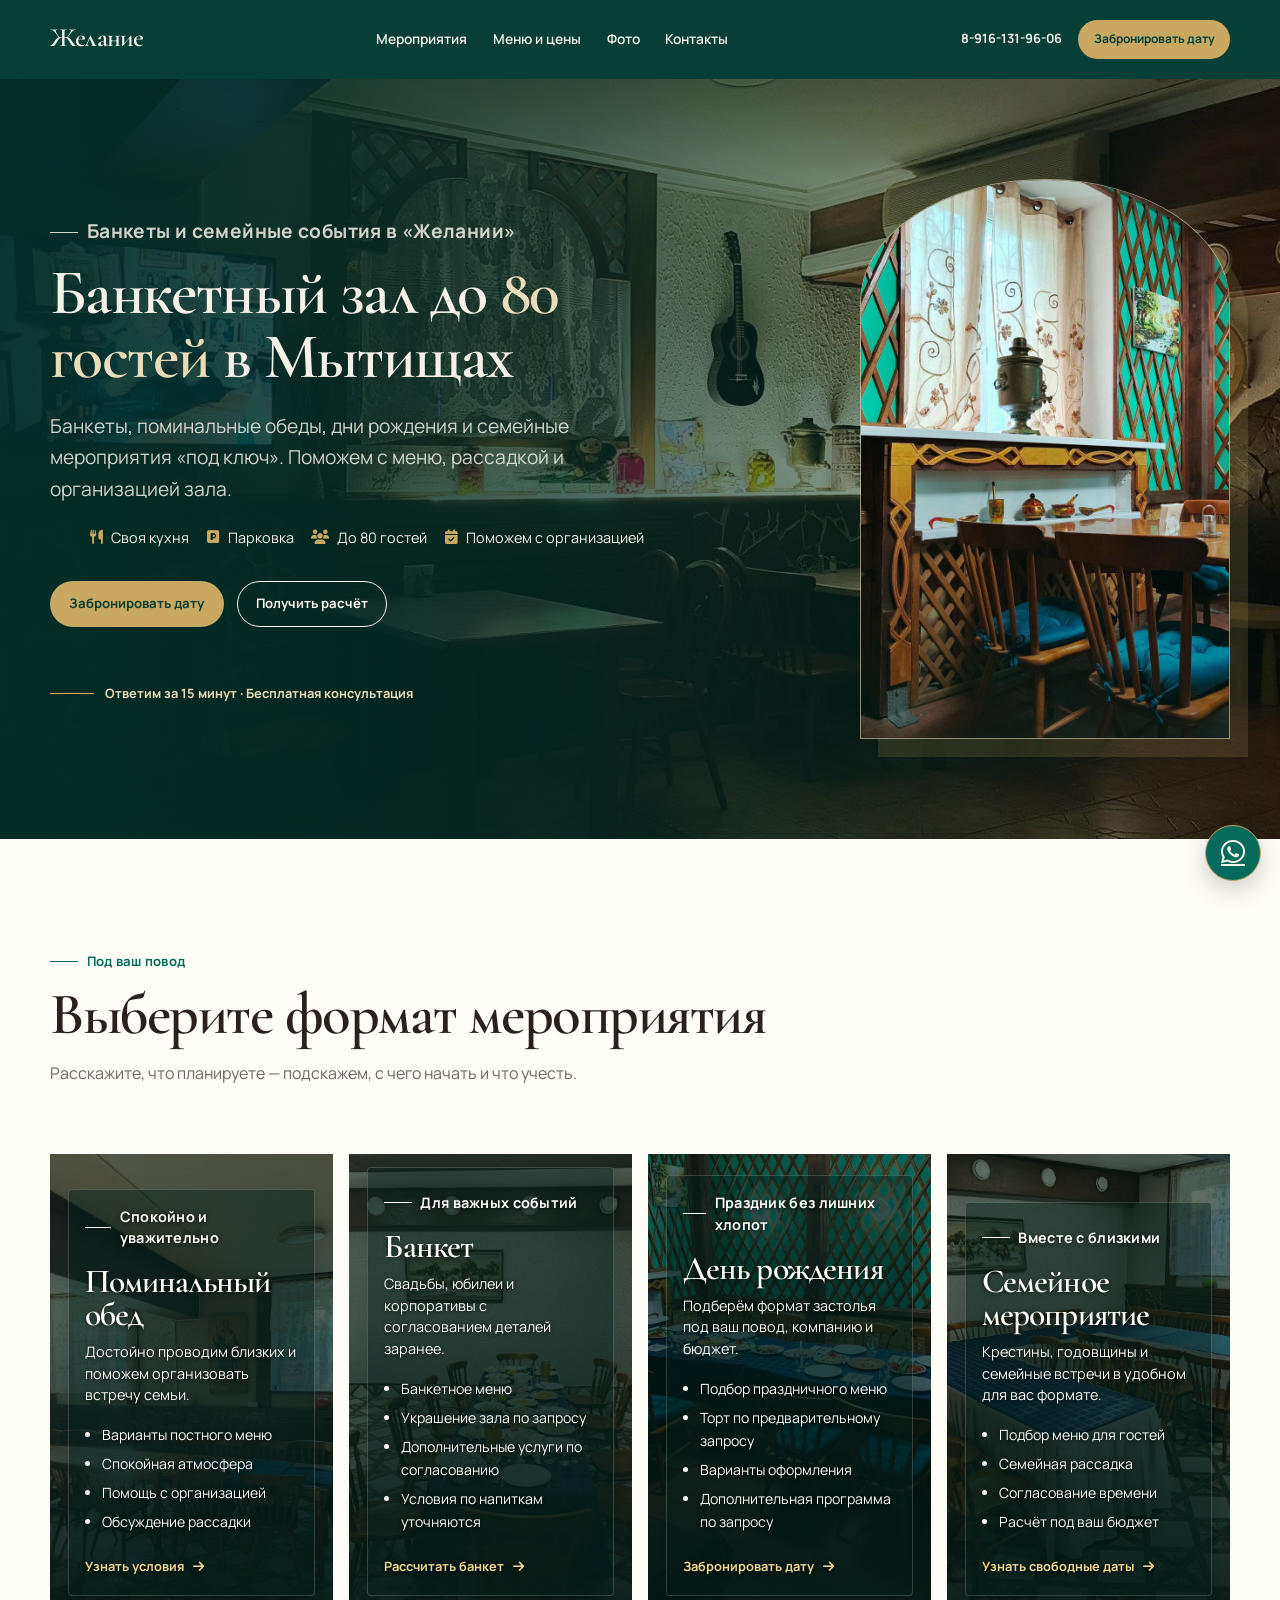
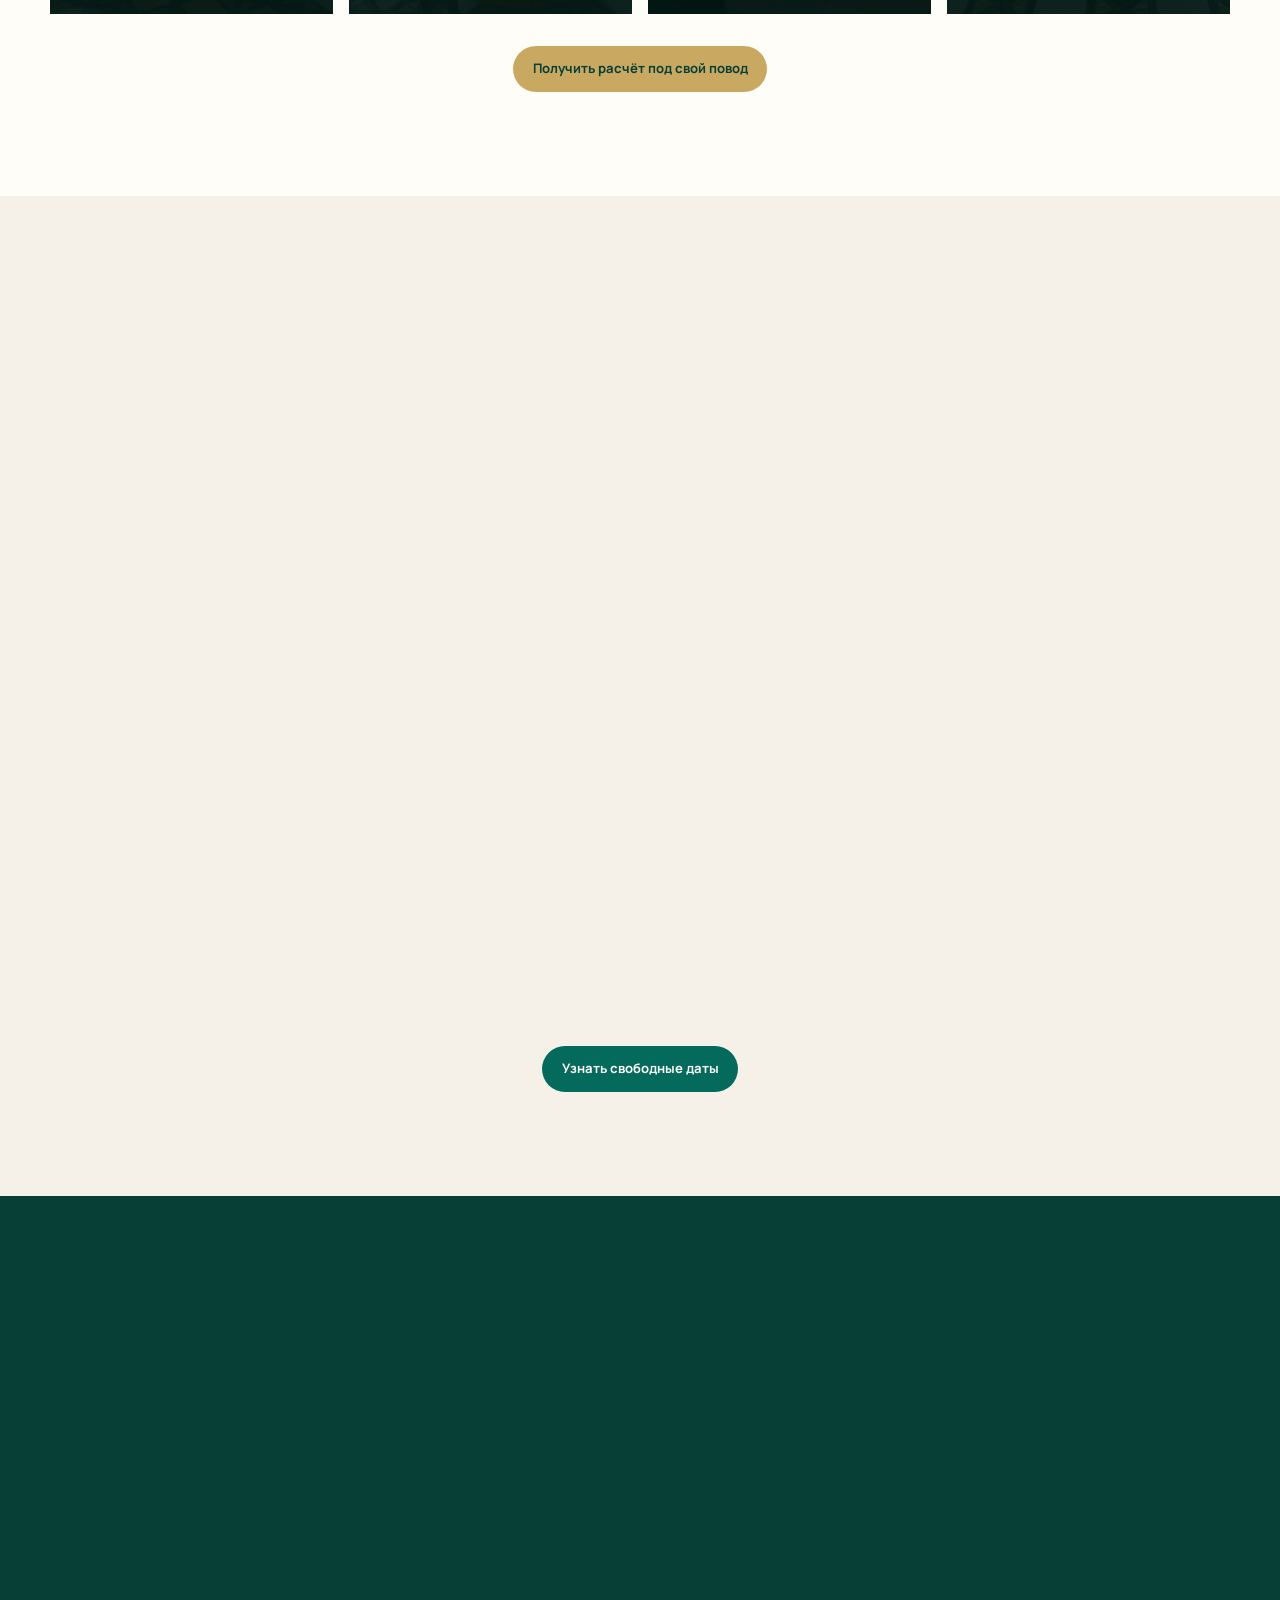
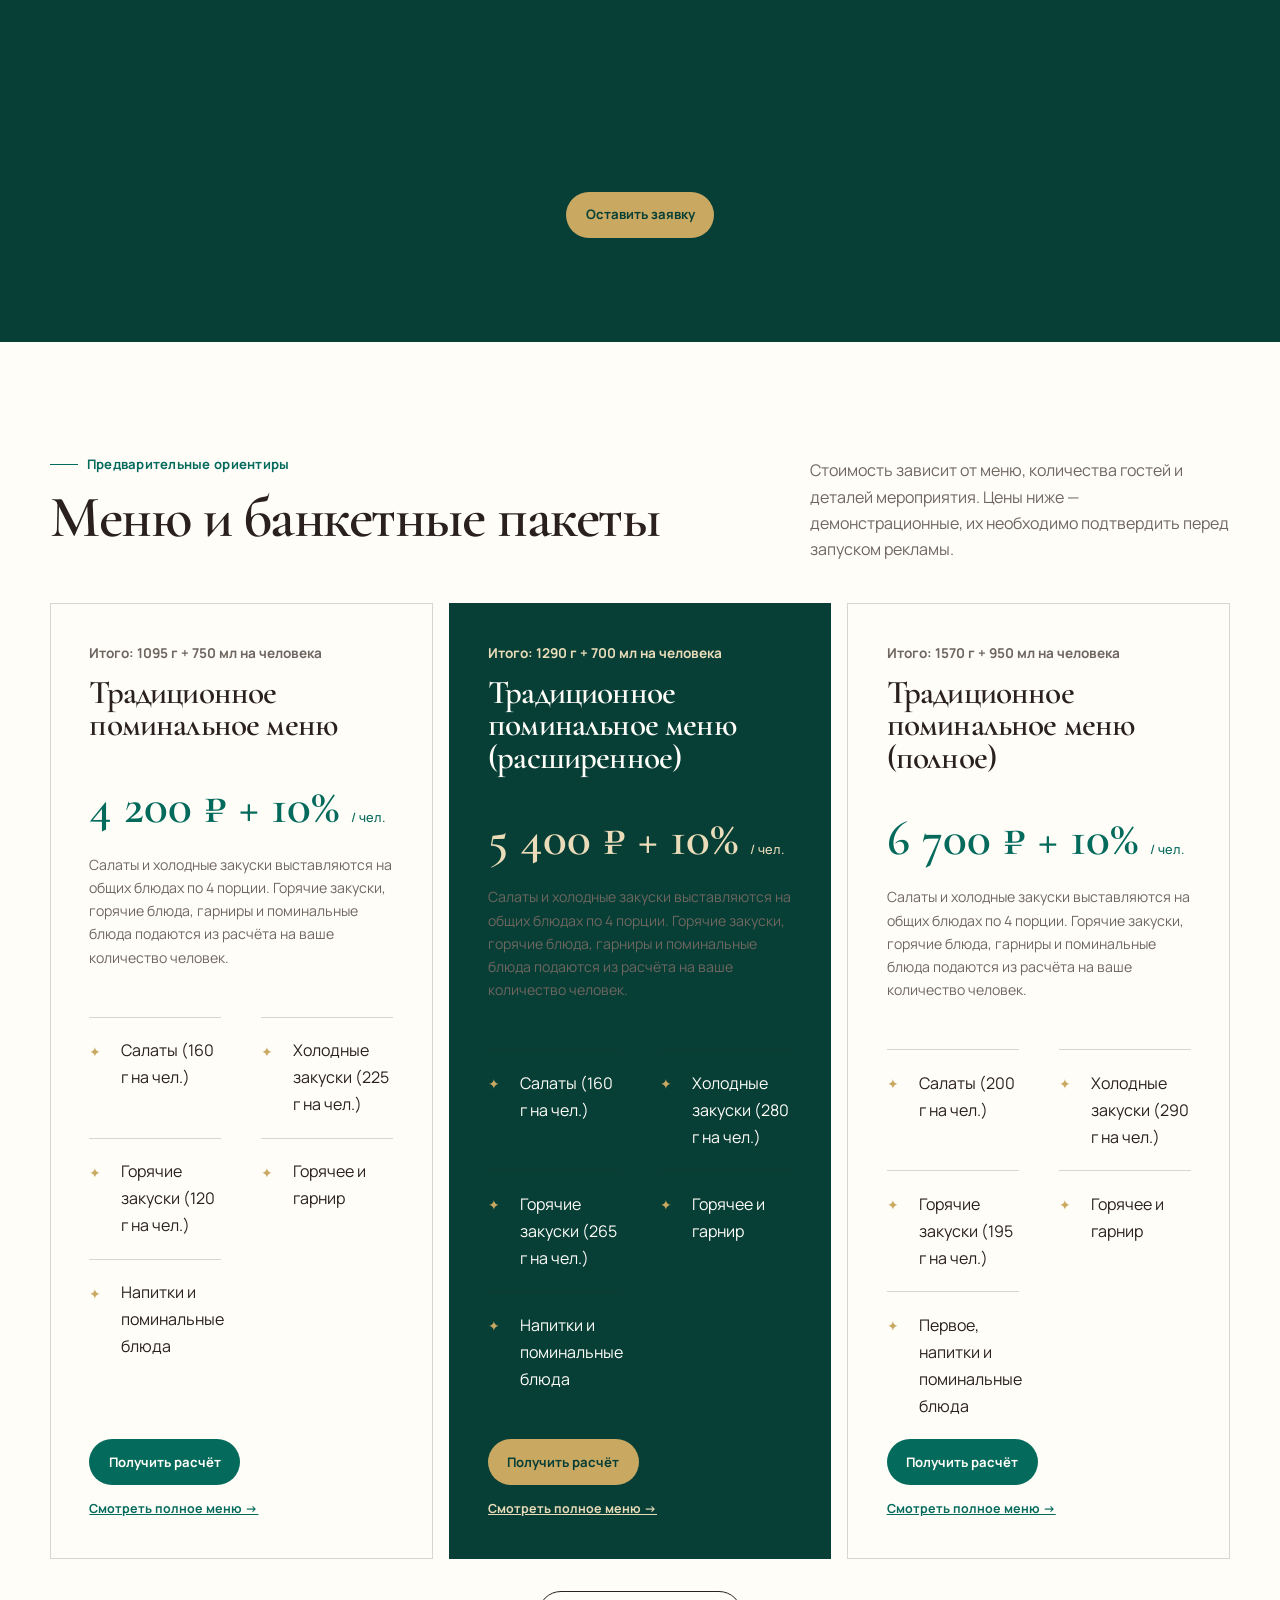
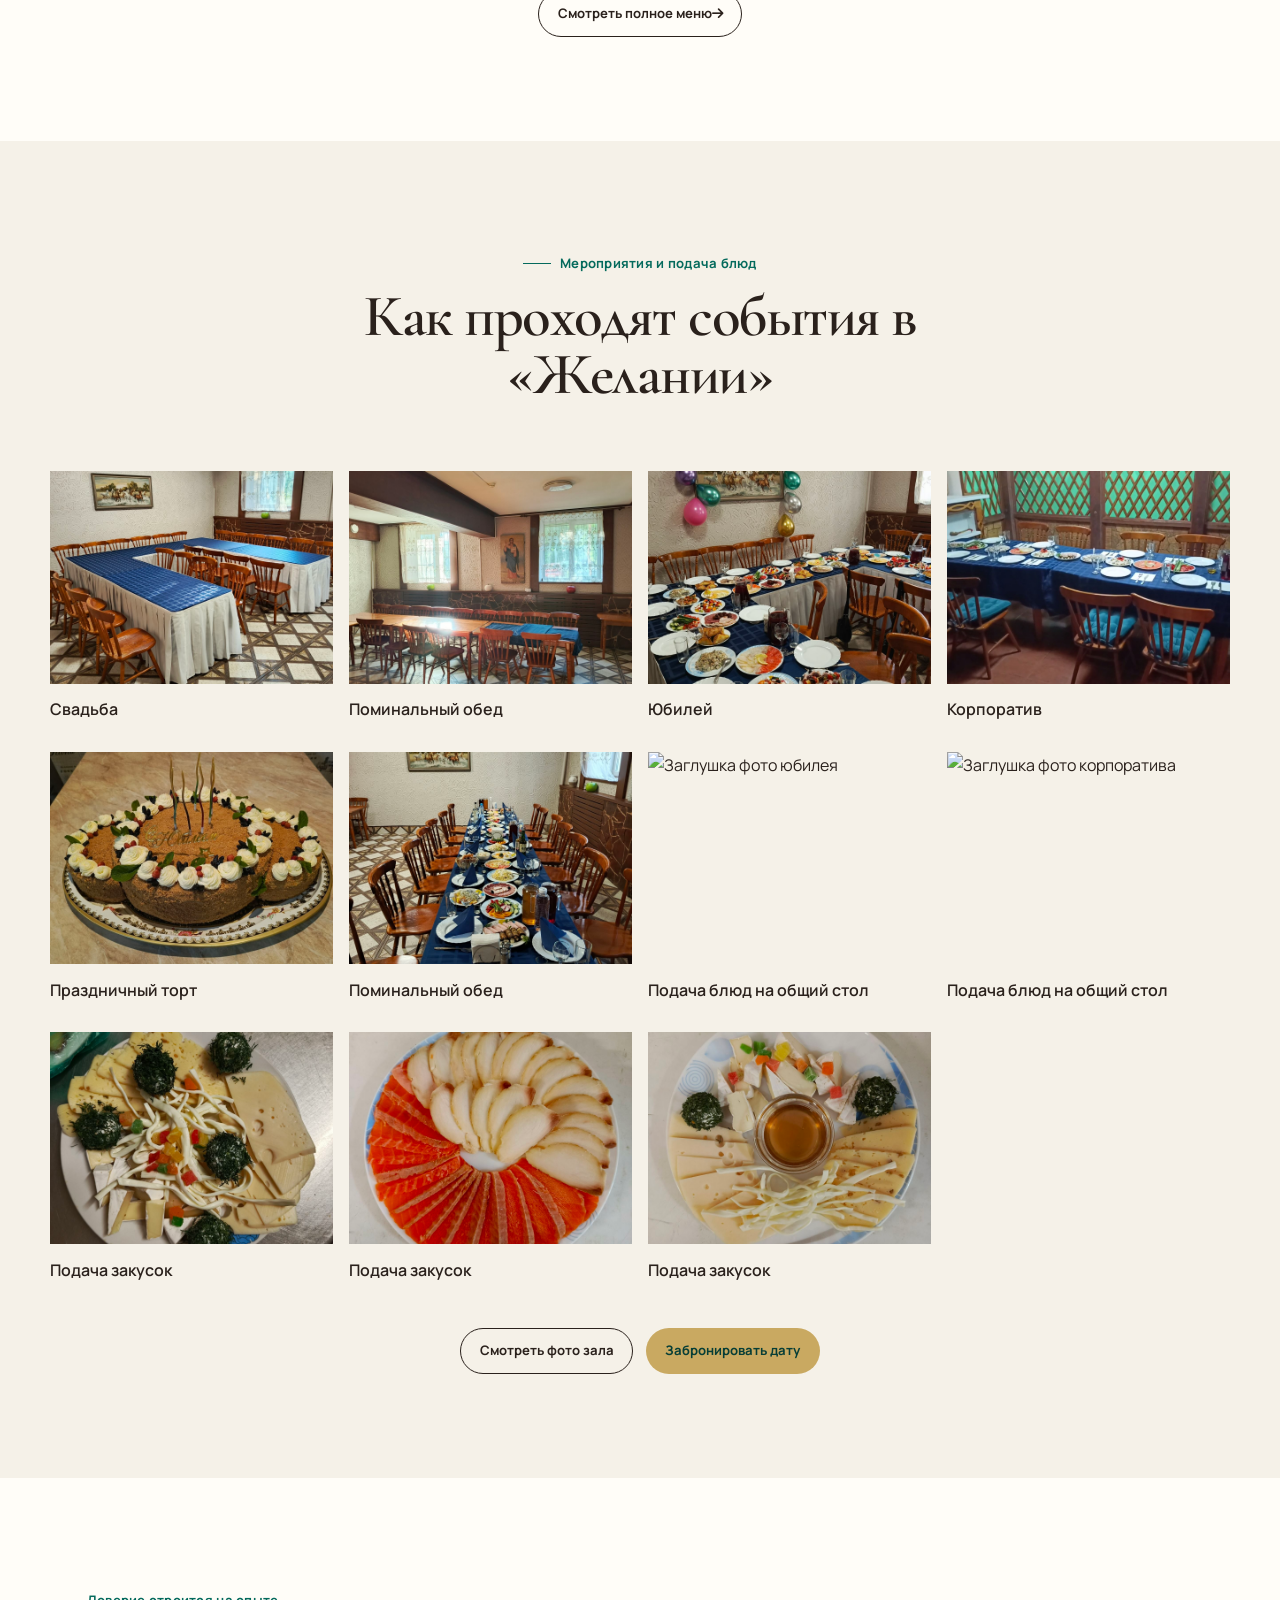
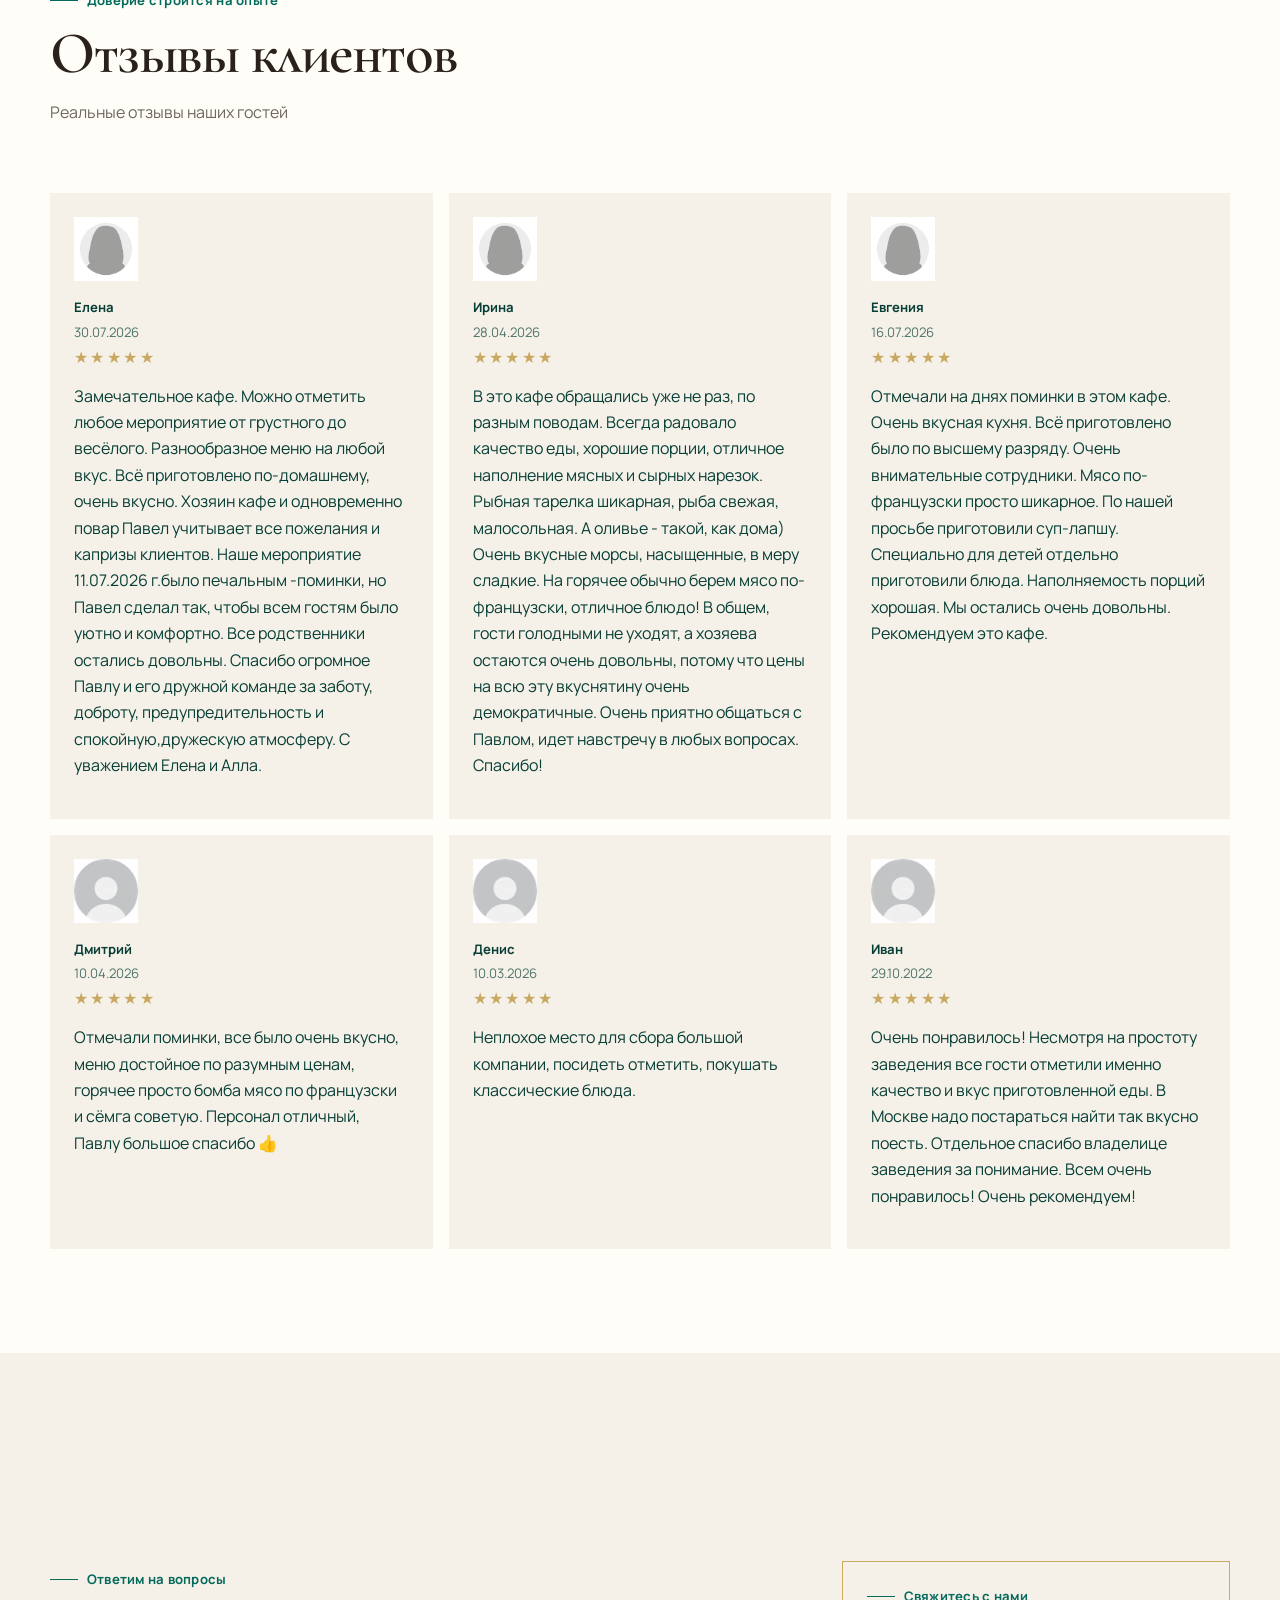
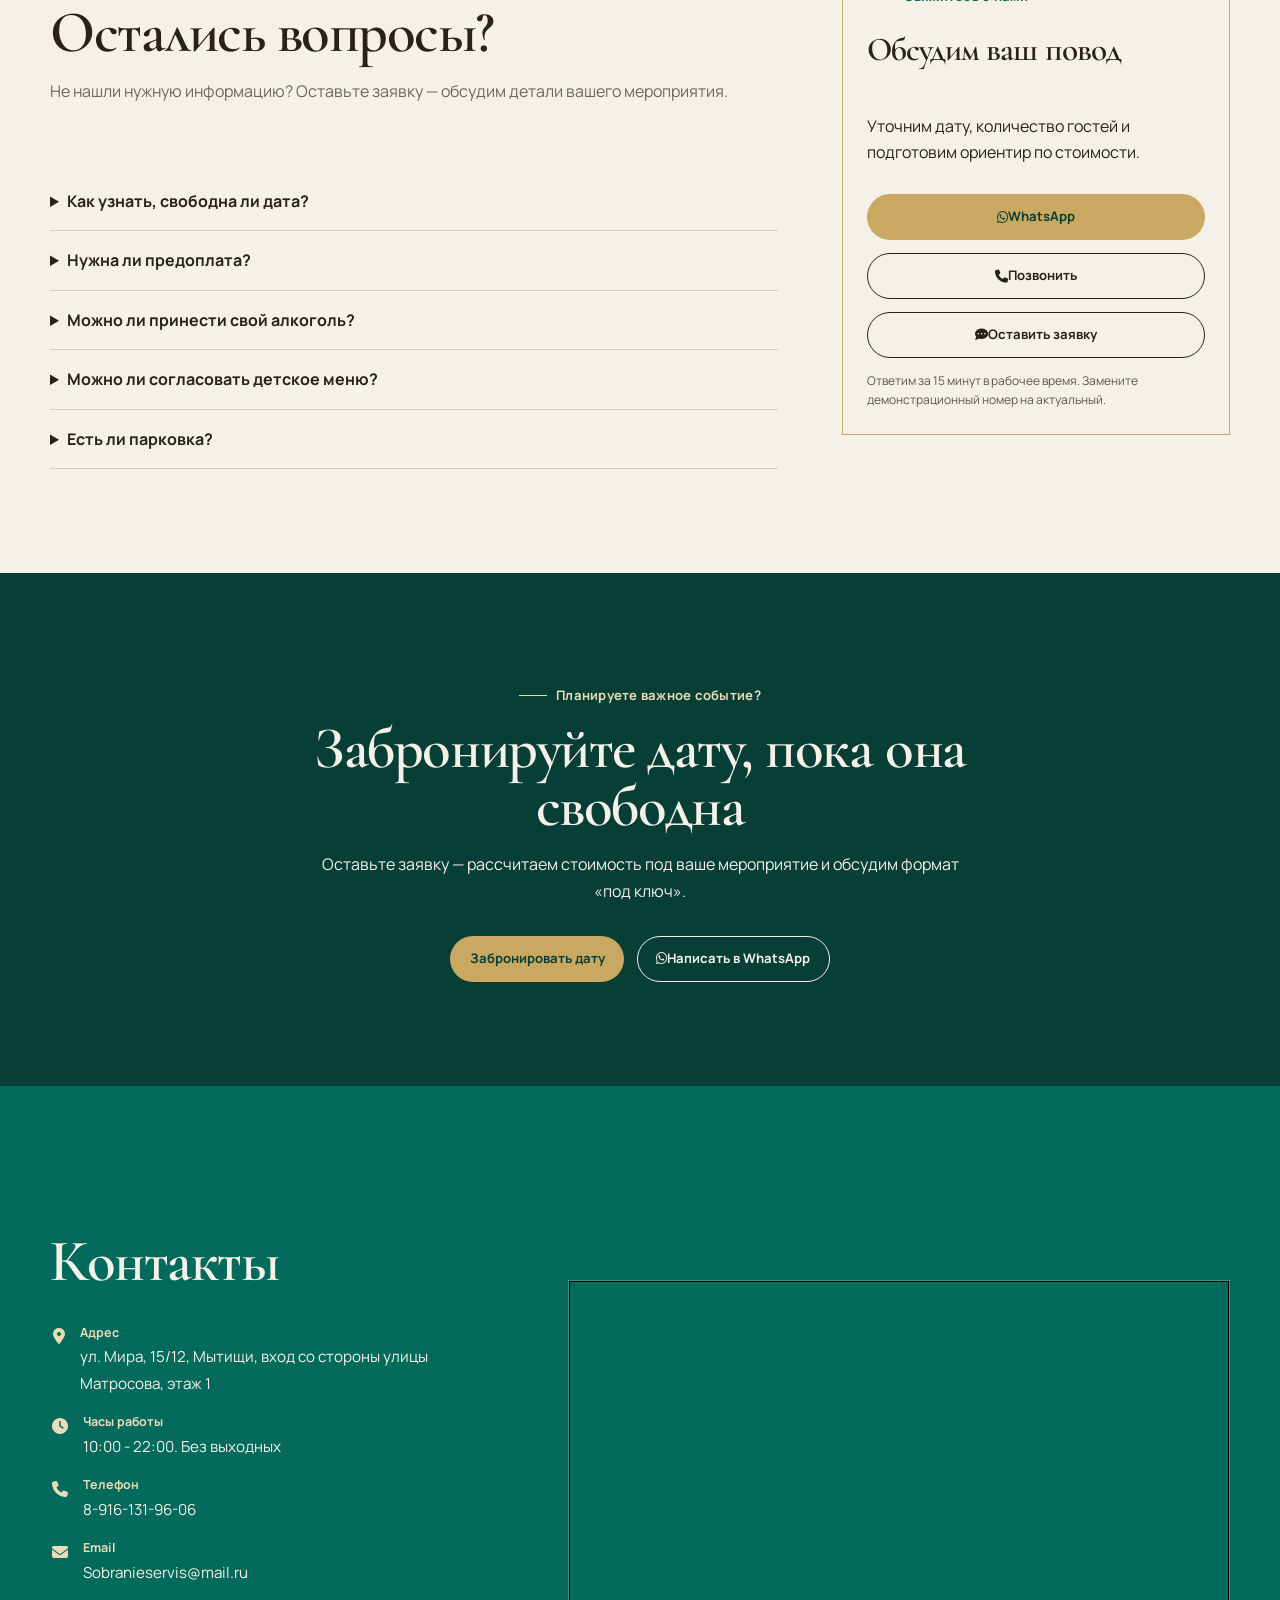
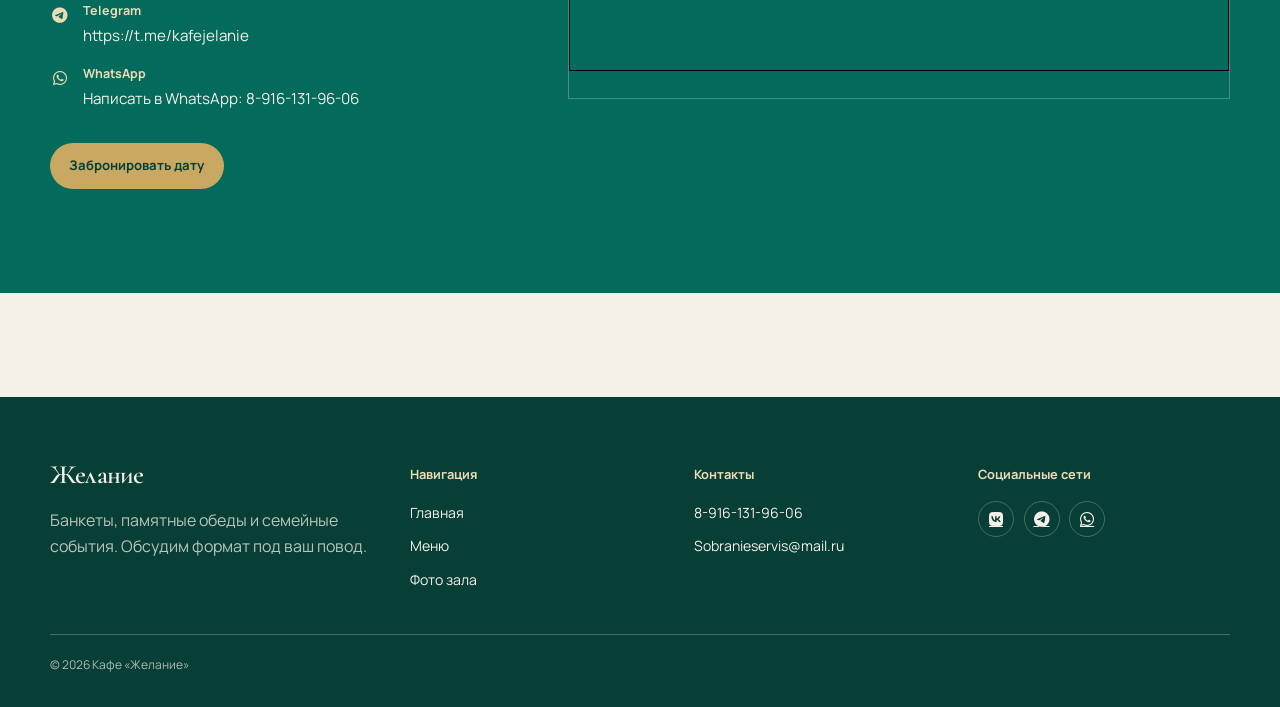
==== index.html @ 7bd11525 "Add files via upload" ====
<!DOCTYPE html>

<html lang="ru">
<head>
<meta charset="utf-8"/>
<meta content="width=device-width, initial-scale=1" name="viewport"/>
<meta content="Кафе «Желание»: банкетный зал до 80 гостей, поминальные обеды, банкеты, дни рождения и семейные мероприятия. Запросите расчёт стоимости." name="description"/>
<title>Кафе «Желание» - банкетный зал до 80 гостей</title>
<link href="favicon.svg" rel="icon" type="image/svg+xml"/>
<link href="https://fonts.googleapis.com" rel="preconnect"/>
<link crossorigin="" href="https://fonts.gstatic.com" rel="preconnect"/>
<link href="https://cdnjs.cloudflare.com/ajax/libs/font-awesome/6.7.2/css/all.min.css" referrerpolicy="no-referrer" rel="stylesheet"/>
<link href="assets/css/base.css" rel="stylesheet"/>
<link href="assets/css/components.css" rel="stylesheet"/>
<link href="assets/css/pages.css" rel="stylesheet"/>
</head>
<body>
<a class="skip-link" href="#content">Перейти к содержимому</a>
<header class="site-header">
<div class="container header-inner">
<a aria-label="Кафе «Желание», главная" class="brand" href="index.html">
<span class="brand-name">Желание</span>
</a>
<button aria-controls="primary-navigation" aria-expanded="false" class="menu-toggle" type="button"><i aria-hidden="true" class="fa-solid fa-bars"></i><span class="visually-hidden">Открыть меню</span></button>
<nav aria-label="Основная навигация" class="site-nav" id="primary-navigation">
<a href="#formats">Мероприятия</a>
<a href="#packages">Меню и цены</a>
<a href="#gallery">Фото</a>
<a href="#contacts">Контакты</a>
</nav>
<div class="header-actions"><a class="header-phone" href="tel:+79161319606">8-916-131-96-06</a><button class="button button--gold button--small" data-modal-open="" type="button">Забронировать дату</button></div>
</div>
</header>
<main id="content">
<section aria-labelledby="hero-title" class="home-hero sales-hero">
<div class="container hero-inner">
<div class="hero-copy">
<p class="kicker">Банкеты и семейные события в «Желании»</p>
<h1 id="hero-title">Банкетный зал до <em>80 гостей</em> в Мытищах</h1>
<p>Банкеты, поминальные обеды, дни рождения и семейные мероприятия «под ключ». Поможем с меню, рассадкой и организацией зала.</p>
<ul class="hero-triggers"><li><i class="fa-solid fa-utensils"></i> Своя кухня</li><li><i class="fa-solid fa-square-parking"></i> Парковка</li><li><i class="fa-solid fa-users"></i> До 80 гостей</li><li><i class="fa-solid fa-calendar-check"></i> Поможем с организацией</li></ul>
<div class="hero-actions"><button class="button button--gold" data-modal-open="" type="button">Забронировать дату</button><button class="button button--outline" data-modal-open="" data-request="Расчёт стоимости" type="button">Получить расчёт</button></div>
<div class="hero-note">Ответим за 15 минут · Бесплатная консультация</div>
</div>
<div class="hero-arch"><img alt="Заглушка фотографии банкетного зала" fetchpriority="high" height="1120" src="image/zal2.jpg" width="740"/></div>
</div>
</section>
<section aria-labelledby="formats-title" class="section section--paper" id="formats"><div class="container">
<div class="section-heading reveal"><p class="kicker">Под ваш повод</p><h2 id="formats-title">Выберите формат мероприятия</h2><p class="text-muted">Расскажите, что планируете — подскажем, с чего начать и что учесть.</p></div>
<div class="services-grid reveal format-grid">
<article class="service-card format-card" id="pominki"><img alt="Заглушка фото памятного обеда" height="920" loading="lazy" src="image/zal1.jpg" width="720"/><div class="service-card-content"><p class="kicker">Спокойно и уважительно</p><h3>Поминальный обед</h3><p>Достойно проводим близких и поможем организовать встречу семьи.</p><ul><li>Варианты постного меню</li><li>Спокойная атмосфера</li><li>Помощь с организацией</li><li>Обсуждение рассадки</li></ul><button data-modal-open="" data-request="Поминальный обед" type="button">Узнать условия <i class="fa-solid fa-arrow-right"></i></button></div></article>
<article class="service-card format-card" id="banket"><img alt="Заглушка фото банкета" height="920" loading="lazy" src="image/zal5.jpg" width="720"/><div class="service-card-content"><p class="kicker">Для важных событий</p><h3>Банкет</h3><p>Свадьбы, юбилеи и корпоративы с согласованием деталей заранее.</p><ul><li>Банкетное меню</li><li>Украшение зала по запросу</li><li>Дополнительные услуги по согласованию</li><li>Условия по напиткам уточняются</li></ul><button data-modal-open="" data-request="Банкет" type="button">Рассчитать банкет <i class="fa-solid fa-arrow-right"></i></button></div></article>
<article class="service-card format-card" id="birthday"><img alt="Заглушка фото дня рождения" height="920" loading="lazy" src="image/zal6.jpg" width="720"/><div class="service-card-content"><p class="kicker">Праздник без лишних хлопот</p><h3>День рождения</h3><p>Подберём формат застолья под ваш повод, компанию и бюджет.</p><ul><li>Подбор праздничного меню</li><li>Торт по предварительному запросу</li><li>Варианты оформления</li><li>Дополнительная программа по запросу</li></ul><button data-modal-open="" data-request="День рождения" type="button">Забронировать дату <i class="fa-solid fa-arrow-right"></i></button></div></article>
<article class="service-card format-card" id="family"><img alt="Заглушка фото семейного мероприятия" height="920" loading="lazy" src="image/zal7.jpg" width="720"/><div class="service-card-content"><p class="kicker">Вместе с близкими</p><h3>Семейное мероприятие</h3><p>Крестины, годовщины и семейные встречи в удобном для вас формате.</p><ul><li>Подбор меню для гостей</li><li>Семейная рассадка</li><li>Согласование времени</li><li>Расчёт под ваш бюджет</li></ul><button data-modal-open="" data-request="Семейное мероприятие" type="button">Узнать свободные даты <i class="fa-solid fa-arrow-right"></i></button></div></article>
</div>
<div class="gallery-link"><button class="button button--gold" data-modal-open="" type="button">Получить расчёт под свой повод</button></div>
</div></section>
<section aria-labelledby="why-title" class="section"><div class="container"><div class="section-heading reveal"><p class="kicker">Внимание к деталям</p><h2 id="why-title">Почему выбирают «Желание»</h2><p class="text-muted">Шесть причин, почему нам доверяют важные события — от поминальных обедов до свадеб.</p></div><div class="benefits-grid reveal">
<article><i class="fa-solid fa-users"></i><h3>До 80 гостей + VIP-зона</h3><p>Основной зал вмещает до 80 гостей. Для камерных встреч выделена отдельная VIP-зона с собственной сервировкой.</p></article>
<article><i class="fa-solid fa-utensils"></i><h3>Собственная кухня</h3><p>Готовим сами, без посредников. Подбираем блюда под повод и формат — от постного меню до праздничного банкета.</p></article>
<article><i class="fa-solid fa-list-check"></i><h3>Поможем с организацией</h3><p>Возьмём на себя меню, рассадку, декор и тайминг мероприятия. Вам останется только пригласить гостей.</p></article>
<article><i class="fa-solid fa-square-parking"></i><h3>Своя парковка</h3><p>У кафе собственная парковка — гости приезжают без хлопот и ищут место рядом. Удобно для пожилых и семей с детьми.</p></article>
<article><i class="fa-solid fa-trophy"></i><h3>500+ проведённых мероприятий</h3><p>За годы работы провели более 500 банкетов, поминок и семейных встреч. Знаем, как сделать ваш день спокойным.</p></article>
<article><i class="fa-solid fa-file-contract"></i><h3>Фиксируем цену в договоре</h3><p>Стоимость закрепляем в договоре заранее — без сюрпризов в день мероприятия. Понятные условия до подписания.</p></article>
</div><div class="gallery-link"><button class="button button--primary" data-modal-open="" type="button">Узнать свободные даты</button></div></div></section>
<section aria-labelledby="steps-title" class="section section--dark"><div class="container"><div class="section-heading reveal"><p class="kicker">Всё по шагам</p><h2 id="steps-title">Как проходит организация</h2><p>Поможем пройти путь от первого вопроса до подготовленного зала.</p></div><div class="steps-grid reveal"><article><span>01</span><h3>Оставляете заявку</h3><p>Сообщите повод, дату и удобный способ связи — перезвоним в течение 15 минут.</p></article><article><span>02</span><h3>Обсуждаем детали и бюджет</h3><p>Уточним количество гостей, формат и ориентир по стоимости. Без обязательств.</p></article><article><span>03</span><h3>Подбираем меню и формат</h3><p>Предложим варианты меню под повод и бюджет. Согласуем рассадку и тайминг.</p></article><article><span>04</span><h3>Фиксируем дату</h3><p>Закрепляем дату и стоимость в договоре. Готовим зал к вашему мероприятию.</p></article></div><div class="gallery-link"><button class="button button--gold" data-modal-open="" type="button">Оставить заявку</button></div></div></section>
<section aria-labelledby="packages-title" class="section section--paper" id="packages"><div class="container"><div class="package-intro reveal"><div><p class="kicker">Предварительные ориентиры</p><h2 id="packages-title">Меню и банкетные пакеты</h2></div><p>Стоимость зависит от меню, количества гостей и деталей мероприятия. Цены ниже — демонстрационные, их необходимо подтвердить перед запуском рекламы.</p></div><div class="packages-grid reveal">
<article class="package-card"><p class="package-label">Итого: 1095 г + 750 мл на человека</p><h3>Традиционное поминальное меню</h3><p class="package-price">4 200 ₽ + 10% <small>/ чел.</small></p><p class="text-muted" style="margin:0 0 1rem;font-size:.88rem;">Салаты и холодные закуски выставляются на общих блюдах по 4 порции. Горячие закуски, горячие блюда, гарниры и поминальные блюда подаются из расчёта на ваше количество человек.</p><ul class="package-list"><li>Салаты (160 г на чел.)</li><li>Холодные закуски (225 г на чел.)</li><li>Горячие закуски (120 г на чел.)</li><li>Горячее и гарнир</li><li>Напитки и поминальные блюда</li></ul><button class="button button--primary" data-modal-open="" data-request="Традиционное поминальное меню" type="button">Получить расчёт</button><p style="margin:.85rem 0 0;font-size:.78rem;"><a href="menu.html" style="color:var(--emerald);font-weight:700;">Смотреть полное меню →</a></p></article>
<article class="package-card package-card--featured"><p class="package-label">Итого: 1290 г + 700 мл на человека</p><h3>Традиционное поминальное меню (расширенное)</h3><p class="package-price">5 400 ₽ + 10% <small>/ чел.</small></p><p class="text-muted" style="margin:0 0 1rem;font-size:.88rem;">Салаты и холодные закуски выставляются на общих блюдах по 4 порции. Горячие закуски, горячие блюда, гарниры и поминальные блюда подаются из расчёта на ваше количество человек.</p><ul class="package-list"><li>Салаты (160 г на чел.)</li><li>Холодные закуски (280 г на чел.)</li><li>Горячие закуски (265 г на чел.)</li><li>Горячее и гарнир</li><li>Напитки и поминальные блюда</li></ul><button class="button button--gold" data-modal-open="" data-request="Традиционное поминальное меню (расширенное)" type="button">Получить расчёт</button><p style="margin:.85rem 0 0;font-size:.78rem;"><a href="menu.html" style="color:var(--gold-pale);font-weight:700;">Смотреть полное меню →</a></p></article>
<article class="package-card"><p class="package-label">Итого: 1570 г + 950 мл на человека</p><h3>Традиционное поминальное меню (полное)</h3><p class="package-price">6 700 ₽ + 10% <small>/ чел.</small></p><p class="text-muted" style="margin:0 0 1rem;font-size:.88rem;">Салаты и холодные закуски выставляются на общих блюдах по 4 порции. Горячие закуски, горячие блюда, гарниры и поминальные блюда подаются из расчёта на ваше количество человек.</p><ul class="package-list"><li>Салаты (200 г на чел.)</li><li>Холодные закуски (290 г на чел.)</li><li>Горячие закуски (195 г на чел.)</li><li>Горячее и гарнир</li><li>Первое, напитки и поминальные блюда</li></ul><button class="button button--primary" data-modal-open="" data-request="Традиционное поминальное меню (полное)" type="button">Получить расчёт</button><p style="margin:.85rem 0 0;font-size:.78rem;"><a href="menu.html" style="color:var(--emerald);font-weight:700;">Смотреть полное меню →</a></p></article>
</div><div class="gallery-link"><a class="button button--outline" href="menu.html">Смотреть полное меню <i class="fa-solid fa-arrow-right"></i></a></div></div></section>
<section aria-labelledby="gallery-title" class="section" id="gallery"><div class="container"><div class="section-heading section-heading--center reveal"><p class="kicker">Мероприятия и подача блюд</p><h2 id="gallery-title">Как проходят события в «Желании»</h2></div>
    
    <div class="event-gallery reveal">
        <figure><img alt="Заглушка фото свадьбы" loading="lazy" src="image/zal7.jpg"/><figcaption>Свадьба</figcaption></figure>
        <figure><img alt="Заглушка фото поминального обеда" loading="lazy" src="image/zal1.jpg"/><figcaption>Поминальный обед</figcaption></figure>
        <figure><img alt="Заглушка фото юбилея" loading="lazy" src="image/menu1.jpg"/><figcaption>Юбилей</figcaption></figure>
        <figure><img alt="Заглушка фото корпоратива" loading="lazy" src="image/zal17.jpg"/><figcaption>Корпоратив</figcaption></figure>
        <figure><img alt="Заглушка фото свадьбы" loading="lazy" src="image\menu8.jpg"/><figcaption>Праздничный торт</figcaption></figure>
        <figure><img alt="Заглушка фото поминального обеда" loading="lazy" src="image/zal19.jpg"/><figcaption>Поминальный обед</figcaption></figure>
        <figure><img alt="Заглушка фото юбилея" loading="lazy" src="image\menu43.jpg"/><figcaption>Подача блюд на общий стол</figcaption></figure>
        <figure><img alt="Заглушка фото корпоратива" loading="lazy" src="image\menu42.jpg"/><figcaption>Подача блюд на общий стол</figcaption></figure>
        <figure><img alt="Заглушка фото поминального обеда" loading="lazy" src="image\menu19.jpg"/><figcaption>Подача закусок</figcaption></figure>
        <figure><img alt="Заглушка фото юбилея" loading="lazy" src="image\menu18.jpg"/><figcaption>Подача закусок</figcaption></figure>
        <figure><img alt="Заглушка фото корпоратива" loading="lazy" src="image\menu16.jpg"/><figcaption>Подача закусок</figcaption></figure>
    </div>
    <div class="gallery-link"><a class="button button--outline" href="gallery.html">Смотреть фото зала</a><button class="button button--gold" data-modal-open="" type="button">Забронировать дату</button>
    </div>
</div>
</section>

    <section class="section section--paper" aria-labelledby="reviews-title"><div class="container"><div class="section-heading reveal"><p class="kicker">Доверие строится на опыте</p><h2 id="reviews-title">Отзывы клиентов</h2><p class="text-muted">Реальные отзывы наших гостей</p></div><div class="reviews-grid reveal">
        <article><div class="review-person"><img src="image/ava/girl.jpg" width="64" height="64" loading="lazy" alt="Заглушка фото клиента"><div class="review-meta"><strong>Елена</strong><span>30.07.2026</span></div></div><div class="stars" aria-label="5 звёзд">★★★★★</div><p>Замечательное кафе. Можно отметить любое мероприятие от грустного до весёлого.
Разнообразное меню на любой вкус. Всё приготовлено по-домашнему, очень вкусно.
Хозяин кафе и одновременно повар Павел учитывает все пожелания и капризы клиентов.
Наше мероприятие 11.07.2026 г.было печальным -поминки, но Павел сделал так, чтобы всем гостям было уютно и комфортно.
Все родственники остались довольны.
Спасибо огромное Павлу и его дружной команде за заботу, доброту, предупредительность и спокойную,дружескую атмосферу.
С уважением Елена и Алла.</p></article>
        <article><div class="review-person"><img src="image/ava/girl.jpg" width="64" height="64" loading="lazy" alt="Заглушка фото клиента"><div class="review-meta"><strong>Ирина</strong><span>28.04.2026</span></div></div><div class="stars" aria-label="5 звёзд">★★★★★</div><p>В это кафе обращались уже не раз, по разным поводам.
Всегда радовало качество еды, хорошие порции, отличное наполнение мясных и сырных нарезок. Рыбная тарелка шикарная, рыба свежая, малосольная. А оливье - такой, как дома)
Очень вкусные морсы, насыщенные, в меру сладкие.
На горячее обычно берем мясо по-французски, отличное блюдо!
В общем, гости голодными не уходят, а хозяева остаются очень довольны, потому что цены на всю эту вкуснятину очень демократичные.
Очень приятно общаться с Павлом, идет навстречу в любых вопросах.
Спасибо!</p></article>
        <article><div class="review-person"><img src="image/ava/girl.jpg" width="64" height="64" loading="lazy" alt="Заглушка фото клиента"><div class="review-meta"><strong>Евгения</strong><span>16.07.2026</span></div></div><div class="stars" aria-label="5 звёзд">★★★★★</div><p>Отмечали на днях поминки в этом кафе. Очень вкусная кухня. Всё приготовлено было по высшему разряду. Очень внимательные сотрудники. Мясо по-французски просто шикарное. По нашей просьбе приготовили суп-лапшу. Специально для детей отдельно приготовили блюда. Наполняемость порций хорошая. Мы остались очень довольны. Рекомендуем это кафе.</p></article>
        <article><div class="review-person"><img src="image/ava/man.jpg" width="64" height="64" loading="lazy" alt="Заглушка фото клиента"><div class="review-meta"><strong>Дмитрий</strong><span>10.04.2026</span></div></div><div class="stars" aria-label="5 звёзд">★★★★★</div><p>Отмечали поминки, все было очень вкусно, меню достойное по разумным ценам, горячее просто бомба мясо по французски и сёмга советую. Персонал отличный, Павлу большое спасибо 👍</p></article>
        <article><div class="review-person"><img src="image/ava/man.jpg" width="64" height="64" loading="lazy" alt="Заглушка фото клиента"><div class="review-meta"><strong>Денис</strong><span>10.03.2026</span></div></div><div class="stars" aria-label="5 звёзд">★★★★★</div><p>Неплохое место для сбора большой компании, посидеть отметить, покушать классические блюда.</p></article>
        <article><div class="review-person"><img src="image/ava/man.jpg" width="64" height="64" loading="lazy" alt="Заглушка фото клиента"><div class="review-meta"><strong>Иван</strong><span>29.10.2022</span></div></div><div class="stars" aria-label="5 звёзд">★★★★★</div><p>Очень понравилось! Несмотря на простоту заведения все гости отметили именно качество и вкус приготовленной еды. В Москве надо постараться найти так вкусно поесть. Отдельное спасибо владелице заведения за понимание. Всем очень понравилось! Очень рекомендуем!</p></article>
    </div>
</div>
    </section> 
</div>
</div>
</section>
<section aria-labelledby="faq-title" class="section" id="faq">
<section aria-labelledby="faq-title" class="section" id="faq"><div class="container faq-layout"><div><div class="section-heading"><p class="kicker">Ответим на вопросы</p><h2 id="faq-title">Остались вопросы?</h2><p class="text-muted">Не нашли нужную информацию? Оставьте заявку — обсудим детали вашего мероприятия.</p></div><div class="faq-list"><details><summary>Как узнать, свободна ли дата?</summary><p>Оставьте заявку или позвоните — дата подтверждается администратором после уточнения деталей. Ответим за 15 минут в рабочее время.</p></details><details><summary>Нужна ли предоплата?</summary><p>Условия предоплаты фиксируем в договоре при бронировании. Размер и срок оплаты согласуем до подтверждения заказа.</p></details><details><summary>Можно ли принести свой алкоголь?</summary><p>Условия по напиткам уточняются индивидуально до оформления заказа. Расскажите о своих пожеланиях — подберём решение.</p></details><details><summary>Можно ли согласовать детское меню?</summary><p>Да. Сообщите возраст детей и пожелания — обсудим возможные варианты: от супа-лапши до отдельных порций.</p></details><details><summary>Есть ли парковка?</summary><p>Да, у кафе собственная парковка. Условия подъезда и парковки лучше уточнить перед визитом, чтобы гости не тратили время.</p></details></div></div><aside class="contact-panel"><p class="kicker">Свяжитесь с нами</p><h3>Обсудим ваш повод</h3><p>Уточним дату, количество гостей и подготовим ориентир по стоимости.</p><a class="button button--gold" href="https://wa.me/79161319606" rel="noopener" target="_blank"><i aria-hidden="true" class="fa-brands fa-whatsapp"></i> WhatsApp</a><a class="button button--outline" href="tel:+79161319606"><i aria-hidden="true" class="fa-solid fa-phone"></i> Позвонить</a><button class="button button--outline" data-modal-open="" type="button"><i aria-hidden="true" class="fa-solid fa-comment-dots"></i> Оставить заявку</button><small>Ответим за 15 минут в рабочее время. Замените демонстрационный номер на актуальный.</small></aside></div></section>
<section class="section section--dark final-cta"><div class="container reveal"><p class="kicker">Планируете важное событие?</p><h2>Забронируйте дату, пока она свободна</h2><p>Оставьте заявку — рассчитаем стоимость под ваше мероприятие и обсудим формат «под ключ».</p><div class="hero-actions"><button class="button button--gold" data-modal-open="" type="button">Забронировать дату</button><a class="button button--outline" href="https://wa.me/79161319606" rel="noopener" target="_blank"><i aria-hidden="true" class="fa-brands fa-whatsapp"></i> Написать в WhatsApp</a></div></div></section>
<section aria-labelledby="contact-title" class="section contact-section" id="contacts"><div class="container contact-grid reveal"><div class="contact-info"><p class="kicker">Будем рады знакомству</p>
    <h2 id="contact-title">Контакты</h2>
    <div class="contact-details"><div class="contact-detail"><i aria-hidden="true" class="fa-solid fa-location-dot"></i><div><strong>Адрес</strong><span>
ул. Мира, 15/12, Мытищи,
вход со стороны улицы Матросова, этаж 1</span></div></div>
    <div class="contact-detail"><i aria-hidden="true" class="fa-solid fa-clock"></i><div><strong>Часы работы</strong><span>10:00 - 22:00.</span> <span>Без выходных</span></div></div>
    <div class="contact-detail"><i aria-hidden="true" class="fa-solid fa-phone"></i><div><strong>Телефон</strong><a href="tel:+79161319606">8-916-131-96-06</a></div></div>
    <div class="contact-detail"><i aria-hidden="true" class="fa-solid fa-envelope"></i><div><strong>Email</strong><a href="mailto:Sobranieservis@mail.ru">Sobranieservis@mail.ru</a></div></div>
    <div class="contact-detail"><i aria-hidden="true" class="fa-brands fa-telegram"></i><div><strong>Telegram</strong><a href="https://t.me/kafejelanie" rel="noopener" target="_blank">https://t.me/kafejelanie</a></div></div>
    <div class="contact-detail"><i aria-hidden="true" class="fa-brands fa-whatsapp"></i><div><strong>WhatsApp</strong><a href="https://wa.me/79161319606" rel="noopener" target="_blank">Написать в WhatsApp: 8-916-131-96-06</a></div></div></div>
    <button class="button button--gold" data-modal-open="" type="button">Забронировать дату</button></div><div class="map-frame">
        <iframe width="425" height="350" src="https://www.openstreetmap.org/export/embed?bbox=37.7281129360199%2C55.91106427798223%2C37.73519396781922%2C55.91366193144957&amp;layer=mapnik&amp;marker=55.91236312646945%2C37.731653451919556" style="border: 1px solid black"></iframe><br/><small><a href="https://www.openstreetmap.org/?mlat=55.912363&amp;mlon=37.731653#map=18/55.912363/37.731653"></a></small>
</section></main>
<footer class="site-footer"><div class="container footer-grid"><div class="footer-intro"><a class="brand" href="index.html"><span class="brand-name">Желание</span></a><p>Банкеты, памятные обеды и семейные события. Обсудим формат под ваш повод.</p></div><div><p class="footer-title">Навигация</p><ul class="footer-links"><li><a href="index.html">Главная</a></li><li><a href="menu.html">Меню</a></li><li><a href="gallery.html">Фото зала</a></li></ul></div><div><p class="footer-title">Контакты</p><ul class="footer-links"><li><a href="tel:+79161319606">8-916-131-96-06</a></li><li><a href="mailto:Sobranieservis@mail.ru">Sobranieservis@mail.ru</a></li></ul></div><div><p class="footer-title">Социальные сети</p><div class="footer-socials"><a aria-label="ВКонтакте" href="#contacts"><i aria-hidden="true" class="fa-brands fa-vk"></i></a><a aria-label="Telegram" href="#contacts"><i aria-hidden="true" class="fa-brands fa-telegram"></i></a></a><a href="index.html#contacts" aria-label="WhatsApp"><i class="fa-brands fa-whatsapp" aria-hidden="true"></i></a></div></div></div><div class="container footer-bottom"><p>© 2026 Кафе «Желание»</p><p></p></div></footer>
<div aria-hidden="true" aria-labelledby="modal-title" aria-modal="true" class="contact-modal" id="contact-modal" role="dialog"><div class="modal-card"><button aria-label="Закрыть окно" class="modal-close" data-modal-close="" type="button"><i aria-hidden="true" class="fa-solid fa-xmark"></i></button><p class="kicker">Заявка на мероприятие · демо</p><h2 id="modal-title">Обсудим ваше мероприятие</h2><p>Заполните поля для демонстрации. Форма не отправляет данные и не сохраняет их.</p><form class="lead-form" id="demo-lead-form"><label>Ваше имя<input autocomplete="name" name="name" placeholder="Как к вам обращаться" required=""/></label><label>Телефон<input autocomplete="tel" name="phone" placeholder="+7 ___ ___-__-__" required="" type="tel"/></label><label>Тип мероприятия<select name="event" required=""><option value="">Выберите формат</option><option>Поминальный обед</option><option>Банкет</option><option>День рождения</option><option>Семейное мероприятие</option><option>Другое</option></select></label><label>Предполагаемая дата<input name="date" type="date"/></label><button class="button button--gold" type="submit">Отправить</button><p aria-live="polite" class="form-notice" id="form-notice">Демо-форма: отправки данных нет.</p></form><div class="modal-contact-list"><a href="tel:+79161319606">Позвонить: 8-916-131-96-06</a><a href="mailto:Sobranieservis@mail.ru">Написать: Sobranieservis@mail.ru</a></div><button class="button button--outline" data-modal-close="" type="button">Закрыть</button></div></div>
<a aria-label="Написать в WhatsApp" class="whatsapp-float" href="https://wa.me/79161319606" rel="noopener" target="_blank"><i class="fa-brands fa-whatsapp"></i></a>
<div class="mobile-booking"><button class="button button--gold" data-modal-open="" type="button">Забронировать дату</button></div>
<script src="assets/js/main.js"></script>
</body>
</html>
---- assets/css/base.css ----
@import url('https://fonts.googleapis.com/css2?family=Cormorant+Garamond:ital,wght@0,500;0,600;0,700;1,600&family=Manrope:wght@400;500;600;700&display=swap');

:root {
  --emerald-deep: #073e36;
  --emerald: #046a5c;
  --emerald-bright: #0b7a6b;
  --emerald-soft: #dbe9e3;
  --parchment: #f5f1e8;
  --paper: #fffdf8;
  --gold: #c9a961;
  --gold-pale: #eadcb8;
  --walnut: #2a211c;
  --smoke: #6f675f;
  --line: rgba(42, 33, 28, 0.18);
  --line-light: rgba(245, 241, 232, 0.25);
  --font-display: 'Cormorant Garamond', Georgia, serif;
  --font-sans: 'Manrope', Arial, sans-serif;
  --gutter: clamp(1rem, 5vw, 3rem);
  --container: min(1180px, calc(100% - var(--gutter)));
  --space-2xs: 0.35rem;
  --space-xs: 0.65rem;
  --space-sm: 1rem;
  --space-md: 1.5rem;
  --space-lg: 2.5rem;
  --space-xl: 4.75rem;
  --space-2xl: 7.5rem;
  --radius-sm: 0.375rem;
  --radius-md: 0.75rem;
  --ease: cubic-bezier(.22, .61, .36, 1);
  --shadow-modal: 0 26px 70px rgba(20, 36, 30, 0.3);
  --tap-min: 44px;
}

* { box-sizing: border-box; }
html { scroll-behavior: smooth; }
body {
  margin: 0;
  width: 100%;
  color: var(--walnut);
  background: var(--parchment);
  font: 400 16px/1.65 var(--font-sans);
  -webkit-font-smoothing: antialiased;
  overflow-x: clip;
}
body.no-scroll { overflow: hidden; }
img { display: block; max-width: 100%; height: auto; }
a { color: inherit; }
button, input, textarea, select { font: inherit; }
button { cursor: pointer; }

.skip-link {
  position: fixed;
  z-index: 100;
  top: 0.75rem;
  left: 0.75rem;
  padding: 0.75rem 1rem;
  color: var(--paper);
  background: var(--emerald-deep);
  transform: translateY(-170%);
  transition: transform 180ms var(--ease);
}
.skip-link:focus { transform: translateY(0); }

:focus-visible { outline: 3px solid var(--gold); outline-offset: 3px; }
::selection { color: var(--paper); background: var(--emerald); }

.container { width: var(--container); margin-inline: auto; }
.section { padding-block: var(--space-2xl); }
.section--paper { background: var(--paper); }
.section--dark { color: var(--parchment); background: var(--emerald-deep); }
.section-heading { max-width: 720px; margin-bottom: var(--space-xl); }
.section-heading--center { margin-inline: auto; text-align: center; }
.kicker {
  display: inline-flex;
  align-items: center;
  gap: 0.55rem;
  margin: 0 0 0.85rem;
  color: var(--emerald);
  font-size: clamp(0.78rem, 1.6vw, 0.82rem);
  font-weight: 700;
  letter-spacing: .02em;
}
.kicker::before { width: 28px; height: 1px; content: ''; background: currentColor; }
.section--dark .kicker { color: var(--gold-pale); }
h1, h2, h3, p { margin-top: 0; }
h1, h2, h3 { font-family: var(--font-display); font-weight: 600; letter-spacing: -0.025em; line-height: .98; }
h1 { font-size: clamp(2.6rem, 7.5vw, 7.7rem); }
h2 { margin-bottom: 1rem; font-size: clamp(2.1rem, 4.6vw, 4.5rem); }
h3 { font-size: clamp(1.5rem, 2.6vw, 2.4rem); }
p { max-width: 68ch; }
.text-muted { color: var(--smoke); }
.text-gold { color: var(--gold-pale); }
.eyebrow { font-weight: 700; color: var(--emerald); }
.visually-hidden { position: absolute; width: 1px; height: 1px; padding: 0; margin: -1px; overflow: hidden; clip: rect(0, 0, 0, 0); white-space: nowrap; border: 0; }

.reveal { transition: opacity 700ms var(--ease), transform 700ms var(--ease); }
.js .reveal { opacity: 0; transform: translateY(24px); }
.js .reveal.is-visible { opacity: 1; transform: none; }

/* ===== Адаптивная шкала отступов по брейкпоинтам 1280 → 1024 → 768 → 480 → 360 ===== */
@media (max-width: 1280px) {
  :root { --space-xl: 4.25rem; --space-2xl: 6.5rem; }
}
@media (max-width: 1024px) {
  :root { --space-xl: 3.75rem; --space-2xl: 5.75rem; }
}
@media (max-width: 768px) {
  :root { --space-xl: 3rem; --space-2xl: 4.5rem; --gutter: 1.5rem; }
  body { font-size: 15.5px; }
}
@media (max-width: 480px) {
  :root { --gutter: 1.125rem; }
  body { font-size: 15px; }
  .section { padding-block: var(--space-2xl); }
}
@media (max-width: 360px) {
  :root { --gutter: 1rem; }
  body { font-size: 14.5px; }
}
@media (prefers-reduced-motion: reduce) {
  *, *::before, *::after { scroll-behavior: auto !important; animation-duration: .01ms !important; animation-iteration-count: 1 !important; transition-duration: .01ms !important; }
  .js .reveal { opacity: 1; transform: none; }
}
---- assets/css/components.css ----
.site-header {
  position: sticky;
  z-index: 30;
  top: 0;
  color: var(--parchment);
  background: var(--emerald-deep);
  border-bottom: 1px solid transparent;
  transition: box-shadow 220ms var(--ease), border-color 220ms var(--ease);
}
.site-header.is-scrolled { border-color: var(--line-light); box-shadow: 0 8px 20px rgba(4, 41, 35, .16); }
.header-inner { display: flex; align-items: center; justify-content: space-between; min-height: 78px; gap: 1rem; }
.brand { display: inline-flex; align-items: center; gap: .65rem; text-decoration: none; }
.brand-mark { display: grid; width: 38px; height: 38px; place-items: center; color: var(--emerald-deep); background: var(--gold); border-radius: 50%; font: 700 1.8rem/.9 var(--font-display); }
.brand-name { font: 600 clamp(1.4rem, 2.2vw, 1.65rem)/.9 var(--font-display); letter-spacing: -.03em; }
.site-nav { display: flex; align-items: center; gap: clamp(.9rem, 2vw, 2rem); }
.site-nav a { color: var(--parchment); font-size: .86rem; font-weight: 600; text-decoration: none; transition: color 180ms var(--ease); }
.site-nav a:hover, .site-nav a[aria-current='page'] { color: var(--gold-pale); }
.header-actions { display: flex; align-items: center; gap: 1rem; }
.header-phone { font-size: .8rem; font-weight: 700; text-decoration: none; white-space: nowrap; }
.menu-toggle { display: none; width: 46px; height: 46px; padding: 0; color: var(--parchment); background: transparent; border: 1px solid var(--line-light); border-radius: 50%; }
.menu-toggle i { font-size: 1.15rem; }

.button {
  display: inline-flex;
  align-items: center;
  justify-content: center;
  min-height: 46px;
  padding: .7rem 1.15rem;
  border: 1px solid transparent;
  border-radius: 999px;
  font-size: .82rem;
  font-weight: 700;
  line-height: 1.2;
  text-align: center;
  text-decoration: none;
  transition: background 180ms var(--ease), color 180ms var(--ease), border-color 180ms var(--ease), transform 180ms var(--ease);
}
.button:hover { transform: translateY(-2px); }
.button--primary { color: var(--paper); background: var(--emerald); }
.button--primary:hover { background: var(--emerald-bright); }
.button--outline { color: currentColor; background: transparent; border-color: currentColor; }
.button--outline:hover { color: var(--emerald-deep); background: var(--gold-pale); border-color: var(--gold-pale); }
.button--gold { color: var(--emerald-deep); background: var(--gold); }
.button--gold:hover { background: var(--gold-pale); }
.button--small { min-height: 39px; padding-inline: .9rem; font-size: .75rem; }

.fact-list { display: grid; gap: 1px; margin: 0; padding: 0; list-style: none; background: var(--line); }
.fact-list li { display: flex; align-items: center; gap: .75rem; padding: 1rem; color: var(--walnut); background: var(--paper); font-weight: 600; }
.fact-list i { width: 1.3rem; color: var(--emerald); text-align: center; }

.package-card { display: flex; flex-direction: column; min-height: 100%; padding: clamp(1.5rem, 3vw, 2.5rem); color: var(--walnut); border: 1px solid var(--line); background: var(--paper); }
.package-card--featured { color: var(--paper); background: var(--emerald-deep); border-color: var(--emerald-deep); }
.package-label { margin: 0 0 .75rem; color: var(--smoke); font-size: .85rem; font-weight: 700; }
.package-card--featured .package-label { color: var(--gold-pale); }
.package-price { margin: .4rem 0 1.35rem; color: var(--emerald); font: 600 clamp(2.2rem, 4vw, 3.1rem)/1 var(--font-display); }
.package-card--featured .package-price { color: var(--gold-pale); }
.package-list { display: grid; gap: .55rem; margin: 0 0 2rem; padding: 0; list-style: none; }
.package-list li { display: flex; gap: .55rem; align-items: flex-start; }
.package-list li::before { content: '✦'; color: var(--gold); font-size: .75rem; line-height: 1.8; }
.package-card .button { margin-top: auto; align-self: flex-start; }

.contact-modal, .lightbox { position: fixed; z-index: 60; inset: 0; display: none; align-items: center; justify-content: center; overflow-y: auto; padding: max(1rem, env(safe-area-inset-top)) max(1rem, env(safe-area-inset-right)) max(1rem, env(safe-area-inset-bottom)) max(1rem, env(safe-area-inset-left)); background: rgba(5, 35, 30, .76); }
.contact-modal.is-open, .lightbox.is-open { display: flex; }
.modal-card { position: relative; width: min(100%, 510px); max-height: calc(100dvh - 2rem); overflow-y: auto; padding: clamp(2.75rem, 6vw, 4rem) clamp(1.5rem, 6vw, 4rem) clamp(2rem, 6vw, 4rem); color: var(--parchment); background: var(--emerald-deep); box-shadow: var(--shadow-modal); -webkit-overflow-scrolling: touch; }
.modal-card::before { position: absolute; top: 1rem; right: 1rem; bottom: 1rem; left: 1rem; pointer-events: none; content: ''; border: 1px solid rgba(201, 169, 97, .45); }
.modal-card > * { position: relative; }
.modal-card h2 { font-size: clamp(2.35rem, 6vw, 4.1rem); }
.modal-close { position: absolute; z-index: 1; top: 1.2rem; right: 1.2rem; display: grid; width: 42px; height: 42px; padding: 0; place-items: center; color: var(--parchment); background: transparent; border: 1px solid var(--line-light); border-radius: 50%; }
.modal-contact-list { display: grid; gap: .65rem; margin: 1.75rem 0 2rem; }
.modal-contact-list a { color: var(--parchment); font-weight: 700; text-decoration-color: var(--gold); text-underline-offset: .2em; }

.site-footer { color: var(--parchment); background: var(--emerald-deep); }
.footer-grid { display: grid; grid-template-columns: 1.3fr repeat(3, 1fr); gap: 2rem; padding-block: 4.2rem 2.6rem; }
.footer-intro p { margin-top: 1rem; color: rgba(245, 241, 232, .75); }
.footer-title { margin-bottom: .85rem; color: var(--gold-pale); font-family: var(--font-sans); font-size: .8rem; font-weight: 700; }
.footer-links { display: grid; gap: .45rem; padding: 0; margin: 0; list-style: none; }
.footer-links a { font-size: .88rem; text-decoration: none; }
.footer-links a:hover { color: var(--gold-pale); }
.footer-socials { display: flex; gap: .6rem; margin-top: 1rem; }
.footer-socials a { display: grid; width: 36px; height: 36px; place-items: center; border: 1px solid var(--line-light); border-radius: 50%; transition: color 180ms var(--ease), background 180ms var(--ease); }
.footer-socials a:hover { color: var(--emerald-deep); background: var(--gold-pale); }
.footer-bottom { display: flex; justify-content: space-between; gap: 1rem; padding-block: 1.25rem; color: rgba(245, 241, 232, .7); border-top: 1px solid var(--line-light); font-size: .75rem; }

/* ===== Адаптивность хедера и футера по брейкпоинтам 1024 / 768 / 480 / 360 ===== */
@media (max-width: 1024px) {
  .header-phone { font-size: .76rem; }
  .header-actions { gap: .75rem; }
}

@media (max-width: 960px) {
  .header-phone, .header-actions .button { display: none; }
  .menu-toggle { display: grid; place-items: center; }
  .site-nav { position: absolute; top: calc(100% + 1px); right: 0; left: 0; display: grid; gap: 0; max-height: calc(100vh - 68px); max-height: calc(100dvh - 68px); overflow-y: auto; padding: .75rem var(--space-md) 1.25rem; background: var(--emerald-deep); border-top: 1px solid var(--line-light); opacity: 0; visibility: hidden; pointer-events: none; transform: translateY(-8px); transition: opacity 180ms var(--ease), transform 180ms var(--ease), visibility 180ms; -webkit-overflow-scrolling: touch; overscroll-behavior: contain; }
  .site-nav.is-open { opacity: 1; visibility: visible; pointer-events: auto; transform: none; }
  .site-nav a { padding: .9rem 0; border-bottom: 1px solid var(--line-light); }
  .site-nav .button { display: inline-flex; margin-top: .9rem; color: var(--emerald-deep); background: var(--gold); border-color: var(--gold); }
}

@media (max-width: 768px) {
  .footer-grid { grid-template-columns: 1fr 1fr; gap: 1.5rem; padding-block: 3rem 2rem; }
  .footer-intro { grid-column: span 2; }
  .footer-grid > :last-child { grid-column: auto; }
  .header-inner { min-height: 68px; gap: .75rem; }
}

@media (max-width: 480px) {
  .brand-name { font-size: 1.5rem; }
  .brand-mark { width: 34px; height: 34px; font-size: 1.55rem; }
  .footer-grid { grid-template-columns: 1fr; gap: 1.25rem; }
  .footer-intro, .footer-grid > :last-child { grid-column: auto; }
  .footer-bottom { display: block; }
  .footer-bottom p + p { margin-top: .35rem; }
}

@media (max-width: 360px) {
  .menu-toggle { width: 42px; height: 42px; }
  .header-inner { min-height: 64px; }
}
---- assets/css/pages.css ----
/* Home */
.home-hero { position: relative; min-height: min(760px, calc(100vh - 78px)); overflow: hidden; color: var(--parchment); background: var(--emerald-deep); }
.home-hero::before { position: absolute; inset: 0; content: ''; background: linear-gradient(90deg, rgba(4, 46, 39, .96) 0%, rgba(4, 46, 39, .72) 45%, rgba(4, 46, 39, .15) 100%), url('../../image/zal3.jpg') center/cover; }
.hero-inner { position: relative; display: grid; grid-template-columns: 1.1fr .9fr; gap: 3rem; align-items: center; min-height: inherit; padding-block: 5rem; }
.hero-copy { max-width: 680px; }
.hero-copy h1 { max-width: 680px; margin-bottom: 1.4rem; }
.hero-copy h1 em { color: var(--gold-pale); font-style: normal; }
.hero-copy > p { max-width: 540px; color: rgba(245, 241, 232, .85); font-size: clamp(1rem, 1.5vw, 1.2rem); }
.hero-actions { display: flex; flex-wrap: wrap; gap: .8rem; margin-top: 2rem; }
.hero-note { display: flex; align-items: center; gap: .7rem; margin-top: 3.5rem; color: var(--gold-pale); font-size: .8rem; font-weight: 700; }
.hero-note::before { width: 44px; height: 1px; content: ''; background: var(--gold); }
.hero-arch { position: relative; justify-self: end; width: min(100%, 370px); height: 560px; overflow: hidden; border: 1px solid rgba(234, 220, 184, .6); border-radius: 50% 50% 0 0 / 22% 22% 0 0; box-shadow: 18px 18px 0 rgba(201, 169, 97, .16); }
.hero-arch img { width: 100%; height: 100%; object-fit: cover; }
.hero-arch::after { position: absolute; inset: 0; content: ''; background: linear-gradient(180deg, transparent 50%, rgba(4, 46, 39, .35)); }
.hero-seal { position: absolute; z-index: 1; right: -30px; bottom: 42px; display: grid; width: 112px; height: 112px; place-items: center; color: var(--emerald-deep); background: var(--gold); border: 8px solid var(--emerald-deep); border-radius: 50%; font: 600 4.5rem/.8 var(--font-display); }

.about-grid { display: grid; grid-template-columns: 1fr 1fr; gap: clamp(2rem, 6vw, 7rem); align-items: center; }
.about-image { position: relative; }
.about-image img { width: 100%; height: 560px; object-fit: cover; }
.about-image::before { position: absolute; top: -22px; left: -22px; width: 90px; height: 90px; content: ''; border-top: 1px solid var(--gold); border-left: 1px solid var(--gold); }
.about-copy p { color: var(--smoke); }
.about-copy .fact-list { margin-top: 2rem; }

.services-grid { display: grid; grid-template-columns: repeat(auto-fit, minmax(min(100%, 18rem), 1fr)); gap: 1rem; }
.service-card { position: relative; min-width: 0; min-height: clamp(390px, 36vw, 460px); overflow: hidden; color: var(--paper); }
.service-card img { width: 100%; height: 100%; object-fit: cover; transition: transform 650ms var(--ease); }
.service-card:hover img { transform: scale(1.05); }
.service-card::after { position: absolute; inset: 20% 0 0; content: ''; background: linear-gradient(transparent, rgba(3, 31, 27, .92)); }
.service-card-content { position: absolute; z-index: 1; right: 1.5rem; bottom: 1.5rem; left: 1.5rem; min-width: 0; }
.service-card h3 { margin-bottom: .55rem; font-size: 2.1rem; }
.service-card p { margin-bottom: 1.1rem; color: rgba(255, 253, 248, .82); font-size: .9rem; line-height: 1.5; overflow-wrap: anywhere; }
.service-card a, .service-card button { padding: 0; color: var(--gold-pale); background: transparent; border: 0; font-family: var(--font-sans); font-size: .8rem; font-weight: 700; text-decoration: none; }
.service-card a i, .service-card button i { margin-left: .4rem; transition: transform 180ms var(--ease); }
.service-card a:hover i, .service-card button:hover i { transform: translateX(4px); }

.packages-grid { display: grid; grid-template-columns: repeat(auto-fit, minmax(min(100%, 18rem), 1fr)); gap: 1rem; }
.package-intro { display: flex; align-items: end; justify-content: space-between; gap: 2rem; margin-bottom: 2.5rem; }
.package-intro > p { max-width: 420px; margin: 0; color: var(--smoke); }

.gallery-preview { display: grid; grid-template-columns: repeat(auto-fit, minmax(min(100%, 17rem), 1fr)); gap: .85rem; }
.gallery-preview figure { position: relative; aspect-ratio: 4 / 3; min-width: 0; margin: 0; overflow: hidden; }
.gallery-preview img { width: 100%; height: 100%; object-fit: cover; transition: transform 500ms var(--ease); }
.gallery-preview figure:hover img { transform: scale(1.05); }
.gallery-link { display: flex; justify-content: center; margin-top: 2rem; }

.contact-section { color: var(--parchment); background: var(--emerald); }
.contact-grid { display: grid; grid-template-columns: .8fr 1.2fr; gap: clamp(2rem, 6vw, 7rem); align-items: center; }
.contact-info h2 { color: var(--parchment); }
.contact-details { display: grid; gap: 1rem; margin: 2rem 0; }
.contact-detail { display: flex; align-items: flex-start; gap: .8rem; }
.contact-detail i { width: 1.25rem; padding-top: .35rem; color: var(--gold-pale); text-align: center; }
.contact-detail strong { display: block; color: var(--gold-pale); font-size: .78rem; }
.contact-detail span, .contact-detail a { color: var(--parchment); font-size: .95rem; text-decoration: none; }
.map-frame { min-height: 390px; overflow: hidden; border: 1px solid rgba(245, 241, 232, .25); filter: saturate(.7) sepia(.15); }
.map-frame iframe { display: block; width: 100%; height: 390px; border: 0; }

/* Interior pages */
.page-intro { padding-block: 6.5rem 4rem; background: var(--paper); }
.page-intro-grid { display: grid; grid-template-columns: 1fr .85fr; gap: 3rem; align-items: end; }
.page-intro h1 { max-width: 620px; margin-bottom: 1rem; }
.page-intro p { max-width: 480px; margin: 0; color: var(--smoke); }
.page-intro-image { height: 330px; overflow: hidden; }
.page-intro-image img { width: 100%; height: 100%; object-fit: cover; }

.menu-tabs { display: flex; flex-wrap: wrap; gap: .5rem; padding-bottom: 1.1rem; border-bottom: 1px solid var(--line); }
.menu-tab { padding: .75rem 1.1rem; color: var(--smoke); background: transparent; border: 1px solid var(--line); border-radius: 999px; font-size: .8rem; font-weight: 700; }
.menu-tab:hover, .menu-tab[aria-selected='true'] { color: var(--paper); background: var(--emerald); border-color: var(--emerald); }
.menu-panel { padding-top: 2.2rem; }
.menu-panel[hidden] { display: none; }
.menu-list { display: grid; grid-template-columns: repeat(auto-fit, minmax(min(100%, 17.5rem), 1fr)); column-gap: clamp(2rem, 7vw, 7rem); }
.menu-item { display: grid; grid-template-columns: minmax(0, 1fr) auto; min-width: 0; gap: 0 1rem; padding-block: 1.25rem; border-bottom: 1px solid var(--line); }
.menu-item h3 { min-width: 0; margin: 0; font: 600 1.2rem/1.2 var(--font-sans); letter-spacing: 0; overflow-wrap: anywhere; }
.menu-item p { grid-column: 1; min-width: 0; margin: .35rem 0 0; color: var(--smoke); font-size: .82rem; line-height: 1.45; overflow-wrap: anywhere; }
.menu-item span { grid-column: 2; grid-row: 1 / span 2; color: var(--emerald); font: 600 1.3rem/1 var(--font-display); white-space: nowrap; }
.menu-note { margin-top: 1.3rem; color: var(--smoke); font-size: .78rem; }

.package-detail-grid { display: grid; grid-template-columns: repeat(auto-fit, minmax(min(100%, 18rem), 1fr)); gap: 1rem; }
.package-detail { display: flex; flex-direction: column; padding: 2rem; color: var(--paper); background: var(--emerald-deep); border: 1px solid rgba(201, 169, 97, .38); }
.package-detail h3 { margin-bottom: .4rem; }
.package-detail .package-price { margin-top: auto; }
.package-detail p { color: inherit; opacity: .8; font-size: .88rem; }
.package-detail ul { display: grid; gap: .45rem; padding: 0 0 1.5rem; margin: 1.2rem 0 2rem; list-style: none; border-bottom: 1px solid currentColor; opacity: .9; }
.package-detail li::before { margin-right: .5rem; content: '—'; color: var(--gold); }

.gallery-toolbar { display: flex; align-items: end; justify-content: space-between; gap: 1rem; margin-bottom: 2.5rem; }
.gallery-filters { display: flex; flex-wrap: wrap; gap: .5rem; }
.filter-button { padding: .6rem 1rem; color: var(--smoke); background: transparent; border: 1px solid var(--line); border-radius: 999px; font-size: .78rem; font-weight: 700; }
.filter-button:hover, .filter-button.is-active { color: var(--paper); background: var(--emerald); border-color: var(--emerald); }
.gallery-grid { display: grid; grid-template-columns: repeat(auto-fit, minmax(min(100%, 18rem), 1fr)); gap: .8rem; }
.gallery-item { position: relative; aspect-ratio: 4 / 3; min-width: 0; margin: 0; overflow: hidden; cursor: zoom-in; }
.gallery-item img { width: 100%; height: 100%; object-fit: cover; transition: transform 500ms var(--ease), filter 500ms var(--ease); }
.gallery-item:hover img { transform: scale(1.05); filter: saturate(1.1); }
.gallery-caption { position: absolute; right: .75rem; bottom: .65rem; left: .75rem; color: var(--paper); font-size: .76rem; text-shadow: 0 1px 9px #000; }
.gallery-item[hidden] { display: none; }

.lightbox { align-items: flex-start; overflow-y: auto; padding: 1.5rem; }
.lightbox-figure { position: relative; width: min(100%, 960px); max-width: 100%; min-width: 0; max-height: calc(100dvh - 2rem); margin: 0; overflow-y: auto; }
.lightbox-image { width: 100%; max-width: 100%; min-width: 0; max-height: calc(100dvh - 7rem); object-fit: contain; background: var(--emerald-deep); }
.lightbox-caption { display: flex; justify-content: space-between; gap: 1rem; padding-top: .8rem; color: var(--parchment); font-size: .85rem; }
.lightbox-close, .lightbox-prev, .lightbox-next { position: absolute; z-index: 1; display: grid; width: 46px; height: 46px; place-items: center; color: var(--parchment); background: rgba(7, 62, 54, .9); border: 1px solid var(--line-light); border-radius: 50%; }
.lightbox-close { top: .75rem; right: .75rem; transform: none; }
.lightbox-prev { top: 50%; left: .8rem; transform: translateY(-50%); }
.lightbox-next { top: 50%; right: .8rem; transform: translateY(-50%); }

.cta-band { display: flex; justify-content: space-between; align-items: center; gap: 2rem; padding: 4rem clamp(1.5rem, 4vw, 4.5rem); color: var(--parchment); background: var(--emerald-deep); }
.cta-band h2 { max-width: 620px; margin: 0; font-size: clamp(2.6rem, 5vw, 4.6rem); }
.cta-band .button { flex-shrink: 0; }


/* ===== Конверсионные элементы лендинга. Фирменные переменные и существующий стиль сохранены ===== */
html { scroll-padding-top: 6rem; }
section[id] { scroll-margin-top: 5.5rem; }
.hero-triggers { display:flex; flex-wrap:wrap; gap:.7rem 1.1rem; list-style:none; margin:1.25rem 0 1.5rem; color:var(--parchment, #f7f0df); }
.hero-triggers li { display:flex; gap:.5rem; align-items:center; font-size:.9rem; }
.hero-triggers i { color:var(--gold, #c9a961); }
.sales-hero .hero-copy > p:not(.kicker) { max-width:39rem; }
.sales-hero .hero-actions { flex-wrap:wrap; gap:.8rem; }
.hero-arch { position:relative; }
.hero-arch img { display:block; width:100%; height:100%; object-fit:cover; }
.image-placeholder-label { position:absolute; bottom:.9rem; left:.9rem; padding:.4rem .7rem; background:rgba(5,35,30,.82); color:#fff; font:500 .75rem/1.4 Manrope,sans-serif; }
.format-grid { grid-template-columns:repeat(4,minmax(0,1fr)); }
.format-card { min-width:0; }
.format-card .service-card-content ul { margin:1rem 0 1.2rem; padding-left:1.1rem; font-size:.88rem; }
.format-card .service-card-content li { margin:.35rem 0; }
.format-card .service-card-content button { margin-top:auto; }
.benefits-grid { display:grid; grid-template-columns:repeat(3,minmax(0,1fr)); gap:1rem; }
.benefits-grid article { padding:1.5rem; border:1px solid var(--line, rgba(4,106,92,.16)); }
.benefits-grid article > i { color:var(--gold,#c9a961); font-size:1.5rem; margin-bottom:.8rem; }
.benefits-grid h3,.steps-grid h3 { margin-bottom:.45rem; }
.benefits-grid p,.steps-grid p { font-size:.92rem; }
.steps-grid { display:grid; grid-template-columns:repeat(4,minmax(0,1fr)); gap:1.3rem; }
.steps-grid article { padding:1.1rem 0; border-top:1px solid var(--gold,#c9a961); }
.steps-grid article > span { display:block; color:var(--gold,#c9a961); font:600 2rem/1.2 var(--font-display,Georgia,serif); margin-bottom:.9rem; }
.package-price small { font:500 .8rem/1.4 Manrope,sans-serif; }
.event-gallery { display:grid; grid-template-columns:repeat(4,minmax(0,1fr)); gap:1rem; }
.event-gallery figure { margin:0; min-width:0; }
.event-gallery img { width:100%; aspect-ratio:4/3; object-fit:cover; }
.event-gallery figcaption { padding:.8rem 0; font-weight:600; }
.event-gallery figcaption small { display:block; font-size:.72rem; font-weight:400; opacity:.72; }
.reviews-grid { display:grid; grid-template-columns:repeat(3,minmax(0,1fr)); gap:1rem; }
.reviews-grid article { padding:1.5rem; background:var(--parchment,#f7f0df); color:var(--emerald-deep,#073e36); }
.stars { color:var(--gold,#c9a961); letter-spacing:.15em; margin-bottom:.8rem; }
.review-meta { display:grid; gap:.2rem; margin-top:1rem; font-size:.82rem; }
.review-meta span { opacity:.7; }
.faq-layout { display:grid; grid-template-columns:minmax(0,1.5fr) minmax(250px,.8fr); gap:clamp(2rem,5vw,5rem); align-items:start; }
.faq-list details { padding:1rem 0; border-bottom:1px solid var(--line,rgba(4,106,92,.18)); }
.faq-list summary { cursor:pointer; font-weight:700; }
.faq-list details p { padding-top:.7rem; }
.contact-panel { display:grid; gap:.8rem; padding:1.5rem; border:1px solid var(--gold,#c9a961); }
.contact-panel .button { text-align:center; }
.contact-panel small { opacity:.75; font-size:.75rem; }
.final-cta .container { text-align:center; }
.final-cta h2 { max-width:850px; margin:0 auto 1rem; }
.final-cta .container > p:not(.kicker) { max-width:650px; margin:0 auto 1.4rem; }
.final-cta .hero-actions { justify-content:center; }
.map-note { padding:.5rem 0; font-size:.75rem; opacity:.75; }
.lead-form { display:grid; gap:.85rem; margin:1.3rem 0; }
.lead-form label { display:grid; gap:.35rem; font:600 .85rem/1.4 Manrope,sans-serif; }
.lead-form input,.lead-form select { width:100%; min-height:44px; padding:.7rem .8rem; border:1px solid var(--gold,#c9a961); border-radius:2px; color:inherit; background:rgba(255,255,255,.06); font:400 .95rem Manrope,sans-serif; }
.lead-form input:focus,.lead-form select:focus { outline:2px solid var(--gold,#c9a961); outline-offset:2px; }
.form-notice { font-size:.8rem; opacity:.8; }
.whatsapp-float { position:fixed; z-index:50; right:1.2rem; bottom:1.2rem; display:grid; place-items:center; width:3.5rem; height:3.5rem; border:1px solid var(--gold,#c9a961); border-radius:50%; color:var(--parchment,#f7f0df); background:var(--emerald,#046a5c); box-shadow:0 8px 24px rgba(0,0,0,.2); font-size:1.7rem; }
.mobile-booking { display:none; }

/* Gallery page refinement — match the cafe's editorial layout */
.gallery-toolbar--simple {
  display: block;
  margin-bottom: clamp(1.5rem, 3vw, 2.5rem);
}
.gallery-toolbar--simple > div {
  max-width: 760px;
}
.gallery-toolbar--simple h2 {
  margin-bottom: .75rem;
}
.gallery-lead {
  max-width: 620px;
  margin: 0;
  color: var(--muted, #756e65);
  font-size: 1rem;
  line-height: 1.75;
}
.gallery-grid {
  gap: clamp(.65rem, 1.1vw, 1rem);
}
.gallery-item {
  position: relative;
  overflow: hidden;
  background: var(--parchment, #f4efe5);
  border-radius: 2px;
  cursor: zoom-in;
}
.gallery-item img {
  display: block;
  width: 100%;
  height: 100%;
  min-height: 230px;
  object-fit: cover;
  transition: transform .55s ease;
}
.gallery-item:hover img,
.gallery-item:focus-visible img {
  transform: scale(1.035);
}
.gallery-caption {
  position: absolute;
  right: 0;
  bottom: 0;
  left: 0;
  padding: 2.5rem 1rem .85rem;
  color: #fffaf0;
  font-size: .9rem;
  font-weight: 600;
  background: linear-gradient(transparent, rgba(4, 46, 39, .82));
  opacity: 0;
  transform: translateY(5px);
  transition: opacity .25s ease, transform .25s ease;
}
.gallery-item:hover .gallery-caption,
.gallery-item:focus-visible .gallery-caption {
  opacity: 1;
  transform: translateY(0);
}

/* Улучшенная читаемость текста на фотографиях карточек мероприятий */
.format-card::after {
  inset: 0;
  background: linear-gradient(
    180deg,
    rgba(2, 24, 21, .58) 0%,
    rgba(2, 24, 21, .66) 38%,
    rgba(2, 24, 21, .94) 100%
  );
}
.format-card .service-card-content {
  right: 1.1rem;
  bottom: 1.15rem;
  left: 1.1rem;
  padding: 1rem;
  border: 1px solid rgba(245, 241, 232, .18);
  border-radius: 4px;
  background: rgba(2, 29, 25, .42);
  box-shadow: 0 8px 24px rgba(0, 0, 0, .12);
  text-shadow: 0 1px 3px rgba(0, 0, 0, .55);
}
.format-card .service-card-content .kicker,
.format-card .service-card-content h3,
.format-card .service-card-content p,
.format-card .service-card-content li {
  color: #fffdf8;
  text-shadow: 0 1px 4px rgba(0, 0, 0, .75);
}
.format-card .service-card-content .kicker {
  font-weight: 700;
}
.format-card .service-card-content button {
  color: #f2d58f;
  text-shadow: 0 1px 4px rgba(0, 0, 0, .85);
}

/* Небольшая корректировка первого экрана и кнопок галереи */
.sales-hero .hero-copy h1 { font-size: clamp(3.2rem, 5vw, 4.6rem); line-height: .99; max-width: 610px; }
.gallery-link { flex-wrap: wrap; gap: .8rem; }


/* =========================================================================
   ПОЛНАЯ АДАПТИВНОСТЬ — брейкпоинты 1280 → 1024 → 768 → 480 → 360
   Дизайн (изумрудная палитра, шрифты, отступы) сохранён 1:1.
   Меняются только: сетки, размеры шрифтов через clamp(), порядок элементов.
   ========================================================================= */

/* 1280px — лёгкое сжатие крупной сетки */
@media (max-width: 1280px) {
  .format-grid { grid-template-columns: repeat(4, minmax(0, 1fr)); }
  .event-gallery { grid-template-columns: repeat(4, minmax(0, 1fr)); }
  .packages-grid { grid-template-columns: repeat(3, minmax(0, 1fr)); }
}

/* 1024px — планшеты в landscape: 4→2 / 3→2 колонки */
@media (max-width: 1024px) {
  .format-grid { grid-template-columns: repeat(2, minmax(0, 1fr)); }
  .event-gallery { grid-template-columns: repeat(2, minmax(0, 1fr)); }
  .steps-grid { grid-template-columns: repeat(2, minmax(0, 1fr)); }
  .benefits-grid { grid-template-columns: repeat(2, minmax(0, 1fr)); }
  .reviews-grid { grid-template-columns: repeat(2, minmax(0, 1fr)); }
  .packages-grid { grid-template-columns: repeat(2, minmax(0, 1fr)); }
  .package-card--featured { grid-column: span 2; }
  .hero-inner { grid-template-columns: 1fr; }
  .hero-arch { justify-self: start; width: min(100%, 430px); height: clamp(380px, 50vw, 480px); margin-top: 1.5rem; }
  .about-grid { grid-template-columns: 1fr; gap: 2rem; }
  .about-image { order: 2; }
  .about-image img { height: clamp(360px, 50vw, 480px); }
  .contact-grid { grid-template-columns: 1fr; gap: 2.5rem; }
  .page-intro-grid { grid-template-columns: 1fr; gap: 2rem; }
  .page-intro-image { width: min(100%, 620px); height: clamp(240px, 32vw, 330px); }
  .faq-layout { grid-template-columns: 1fr; }
  .faq-layout aside { order: 2; }
  .package-detail-grid { grid-template-columns: 1fr; }
}

/* 768px — планшеты в portrait: hero-arch скрывается, CTA в столбик */
@media (max-width: 768px) {
  .home-hero { min-height: auto; }
  .home-hero::before { background: linear-gradient(180deg, rgba(4, 46, 39, .92) 0%, rgba(4, 46, 39, .82) 60%, rgba(4, 46, 39, .7) 100%), url('../../image/zal3.jpg') center/cover; }
  .hero-inner { padding-block: 3.5rem 4rem; gap: 2rem; min-height: auto; }
  .hero-arch { display: none; }
  .hero-actions { flex-direction: column; align-items: stretch; max-width: 24rem; }
  .hero-actions .button { width: 100%; justify-content: center; }
  .hero-note { margin-top: 2rem; }
  .hero-triggers { grid-template-columns: repeat(2, minmax(0, 1fr)); gap: .6rem 1rem; }
  .format-grid { grid-template-columns: 1fr; }
  .service-card { min-height: 360px; }
  .benefits-grid { grid-template-columns: 1fr; }
  .steps-grid { grid-template-columns: 1fr; gap: 1rem; }
  .packages-grid { grid-template-columns: 1fr; }
  .package-card--featured { grid-column: auto; }
  .event-gallery { grid-template-columns: repeat(2, minmax(0, 1fr)); }
  .reviews-grid { grid-template-columns: 1fr; }
  .faq-layout { grid-template-columns: 1fr; }
  .cta-band { flex-direction: column; align-items: flex-start; padding: 2.5rem 1.5rem; gap: 1.25rem; }
  .cta-band .button { width: 100%; max-width: 22rem; }
  .package-intro { flex-direction: column; align-items: flex-start; }
  .package-intro > p { margin-top: .75rem; }
  .gallery-link { flex-direction: column; align-items: stretch; max-width: 24rem; margin-inline: auto; }
  .gallery-link .button { width: 100%; justify-content: center; }
  .menu-list { grid-template-columns: 1fr; }
  .menu-item { gap: 0 .75rem; }
  .map-frame, .map-frame iframe { min-height: 320px; height: 320px; }
  .gallery-toolbar--simple { margin-bottom: 1.4rem; }
  .gallery-caption { opacity: 1; transform: none; padding-top: 2rem; }
  .page-intro { padding-block: 5rem 3rem; }
  .contact-grid { gap: 2rem; }
}

/* 480px — большие телефоны: всё в одну колонку, компактные отступы */
@media (max-width: 480px) {
  .hero-triggers { grid-template-columns: 1fr; gap: .55rem; }
  .hero-actions { max-width: 100%; }
  .service-card { min-height: 320px; }
  .service-card-content { right: 1rem; bottom: 1rem; left: 1rem; padding: .9rem; }
  .service-card h3 { font-size: 1.7rem; }
  .event-gallery { grid-template-columns: 1fr; }
  .gallery-item img { min-height: 200px; }
  .cta-band { padding: 2rem 1.25rem; }
  .page-intro-image { height: 220px; }
  .menu-tab { padding: .65rem .9rem; font-size: .76rem; }
  .lightbox { padding: 1rem; }
  .lightbox-prev, .lightbox-next { width: 40px; height: 40px; }
  .lightbox-close { width: 40px; height: 40px; top: .5rem; right: .5rem; }
  .reviews-grid article { padding: 1.25rem; }
  .package-card { padding: 1.5rem; }
  .benefits-grid article { padding: 1.25rem; }
  .map-frame, .map-frame iframe { min-height: 280px; height: 280px; }
}

/* 360px — компактные телефоны: уменьшаем кнопки и padding */
@media (max-width: 360px) {
  .hero-actions .button, .cta-band .button { padding-inline: .75rem; font-size: .78rem; }
  .menu-item { grid-template-columns: minmax(0, 1fr) max-content; column-gap: .6rem; }
  .menu-item span { font-size: 1.1rem; }
  .menu-item h3 { font-size: 1.05rem; }
  .service-card h3 { font-size: 1.5rem; }
  .hero-triggers li { font-size: .82rem; }
}

/* Очень низкий hero на landscape-телефонах */
@media (max-height: 560px) and (max-width: 960px) {
  .hero-inner { padding-block: 2.5rem 3rem; }
  .page-intro { padding-block: 3rem 2.5rem; }
  .section { padding-block: 3.5rem; }
}

/* Sticky-кнопка бронирования + WhatsApp на мобильных */
@media (max-width: 768px) {
  .whatsapp-float {
    right: .9rem;
    bottom: 5.2rem;
    width: 3rem;
    height: 3rem;
    font-size: 1.4rem;
  }
  .mobile-booking {
    display: block;
    position: fixed;
    z-index: 49;
    bottom: 0;
    left: 0;
    right: 0;
    padding: .65rem max(.9rem, env(safe-area-inset-left)) calc(.7rem + env(safe-area-inset-bottom));
    background: rgba(7, 62, 54, .97);
    backdrop-filter: blur(6px);
    border-top: 1px solid var(--gold, #c9a961);
  }
  .mobile-booking .button {
    display: block;
    width: 100%;
    min-height: var(--tap-min, 48px);
  }
  body { padding-bottom: 5rem; }
  .contact-panel { margin-top: 1rem; }
}

/* Menu page — refined editorial layout in the existing cafe identity */
.page-intro:has(#page-title) { position: relative; overflow: hidden; }
.page-intro:has(#page-title) .page-intro-grid { align-items: center; }
.page-intro:has(#page-title) .kicker { color: var(--emerald); letter-spacing: .14em; text-transform: uppercase; font-size: .72rem; font-weight: 700; }
.page-intro:has(#page-title) h1 { max-width: 720px; font-size: clamp(3.2rem, 7vw, 6.3rem); line-height: .92; letter-spacing: -.035em; }
.page-intro:has(#page-title) .page-intro-image { position: relative; height: clamp(260px, 32vw, 420px); margin: 0; border-radius: 48% 48% 3px 3px; overflow: hidden; box-shadow: 18px 18px 0 rgba(201,169,97,.18); }
.page-intro:has(#page-title) .page-intro-image img { filter: saturate(.82); }

/* Package switcher */
#menu-categories + .menu-tabs { display: grid; grid-template-columns: repeat(3, minmax(0, 1fr)); gap: .75rem; padding: 0; border: 0; margin: 2rem 0 0; }
.menu-tab { min-height: 58px; padding: .9rem 1rem; color: var(--walnut); background: rgba(255,253,248,.72); border: 1px solid var(--line); border-radius: 3px; font-size: .9rem; transition: color .25s ease, background .25s ease, border-color .25s ease, transform .25s ease; }
.menu-tab:hover { transform: translateY(-2px); }
.menu-tab:hover, .menu-tab[aria-selected='true'] { color: var(--paper); background: var(--emerald-deep); border-color: var(--gold); }
.menu-panel { margin-top: 1.5rem; padding: clamp(1.25rem, 3.5vw, 3.5rem); background: var(--paper); border: 1px solid rgba(42,33,28,.1); box-shadow: 0 16px 44px rgba(42,33,28,.045); }
.menu-panel > h2 { max-width: 900px; margin: 0 0 .35rem; font: 600 clamp(2.5rem, 5vw, 4.5rem)/.98 var(--font-display); letter-spacing: -.025em; }
.menu-panel > p { display: inline-block; margin: .8rem 0 2.6rem; padding: .55rem .9rem; color: var(--paper); background: var(--emerald); font-size: .9rem; font-weight: 700; letter-spacing: .01em; }
.menu-panel > h3 { display: flex; align-items: center; gap: 1rem; margin: 2.5rem 0 .6rem; color: var(--emerald-deep); font: 600 clamp(1.7rem, 3vw, 2.4rem)/1.05 var(--font-display); }
.menu-panel > h3::after { content: ''; flex: 1; height: 1px; background: linear-gradient(90deg, var(--gold), transparent); }
.menu-list { grid-template-columns: repeat(3, minmax(0, 1fr)); gap: 0 clamp(1.25rem, 3vw, 3rem); column-gap: clamp(1.25rem, 3vw, 3rem); }
.menu-item { align-content: start; gap: 0 .8rem; padding: 1.1rem 0 1.2rem; border-bottom: 1px solid rgba(42,33,28,.13); }
.menu-item h3 { color: var(--walnut); font-size: 1rem; line-height: 1.35; }
.menu-item p { color: var(--smoke); font-size: .78rem; line-height: 1.65; }
.menu-item span { align-self: start; padding: .2rem 0 .2rem .4rem; color: var(--emerald); font: 600 1.05rem/1.2 var(--font-display); }
.menu-panel .menu-list + h3 { margin-top: 2.5rem; }
.menu-note { margin: 1.5rem 0 0; padding: 1.2rem 1.4rem; color: var(--emerald-deep); background: var(--emerald-soft); border-left: 3px solid var(--gold); font-size: .9rem; line-height: 1.7; }
.menu-panel + .gallery-link, .section .gallery-link { margin-top: 2rem; }

/* Package overview and service standards */
.section--dark:has(#banquet-packages) { background: var(--emerald-deep); }
#banquet-packages + p { max-width: 720px; }
.package-detail-grid { align-items: stretch; gap: 1rem; }
.package-detail { position: relative; min-height: 100%; padding: clamp(1.4rem, 2.4vw, 2.2rem); background: rgba(255,253,248,.045); border: 1px solid rgba(201,169,97,.35); transition: transform .25s ease, border-color .25s ease, background .25s ease; }
.package-detail:hover { transform: translateY(-4px); border-color: var(--gold); background: rgba(255,253,248,.075); }
.package-detail .package-label { align-self: flex-start; margin: 0 0 1.1rem; padding: .35rem .6rem; color: var(--gold-pale); border: 1px solid rgba(201,169,97,.4); font-size: .7rem; letter-spacing: .04em; }
.package-detail h3 { font: 600 clamp(1.8rem, 2.4vw, 2.5rem)/1 var(--font-display); }
.package-detail > p:not(.package-label):not(.package-price) { margin: .6rem 0 0; line-height: 1.7; }
.package-detail ul { gap: .65rem; margin: 1.4rem 0 1.5rem; padding-bottom: 1.4rem; border-bottom-color: rgba(245,241,232,.2); }
.package-detail li { font-size: .85rem; line-height: 1.5; }
.package-detail .package-price { margin: auto 0 1.2rem; padding-top: 1.2rem; color: var(--gold-pale); font-size: 1rem; font-weight: 700; opacity: 1; }
.package-detail .button { align-self: flex-start; }
.section--paper:has(#standards-title) { background: #eee8dc; }
#standards-title { max-width: 850px; }
.package-list { display: grid; grid-template-columns: repeat(2, minmax(0, 1fr)); gap: 0 2.5rem; max-width: 1000px; padding: 0; margin: 2rem 0 0; list-style: none; }
.package-list li { position: relative; padding: 1.2rem 0 1.2rem 2rem; border-top: 1px solid var(--line); line-height: 1.7; }
.package-list li::before { position: absolute; left: 0; top: 1.3rem; color: var(--gold); content: '✦'; font-size: .9rem; }

@media (max-width: 900px) {
  .menu-list { grid-template-columns: repeat(2, minmax(0, 1fr)); }
  .page-intro:has(#page-title) .page-intro-grid { gap: 2rem; }
  .page-intro:has(#page-title) .page-intro-image { height: 280px; }
}
@media (max-width: 600px) {
  .page-intro:has(#page-title) { padding-block: 4.5rem 2.5rem; }
  .page-intro:has(#page-title) .page-intro-grid { grid-template-columns: 1fr; }
  .page-intro:has(#page-title) .page-intro-image { height: 230px; margin-top: 1rem; }
  #menu-categories + .menu-tabs { grid-template-columns: 1fr; gap: .5rem; }
  .menu-tab { min-height: 48px; }
  .menu-panel { padding: 1.15rem; }
  .menu-panel > h2 { font-size: clamp(2.3rem, 12vw, 3.5rem); }
  .menu-panel > p { margin-bottom: 1.4rem; }
  .menu-list { grid-template-columns: 1fr; }
  .menu-panel > h3 { margin-top: 2rem; font-size: 1.8rem; }
  .package-detail-grid, .package-list { grid-template-columns: 1fr; }
  .package-detail { padding: 1.5rem; }
}
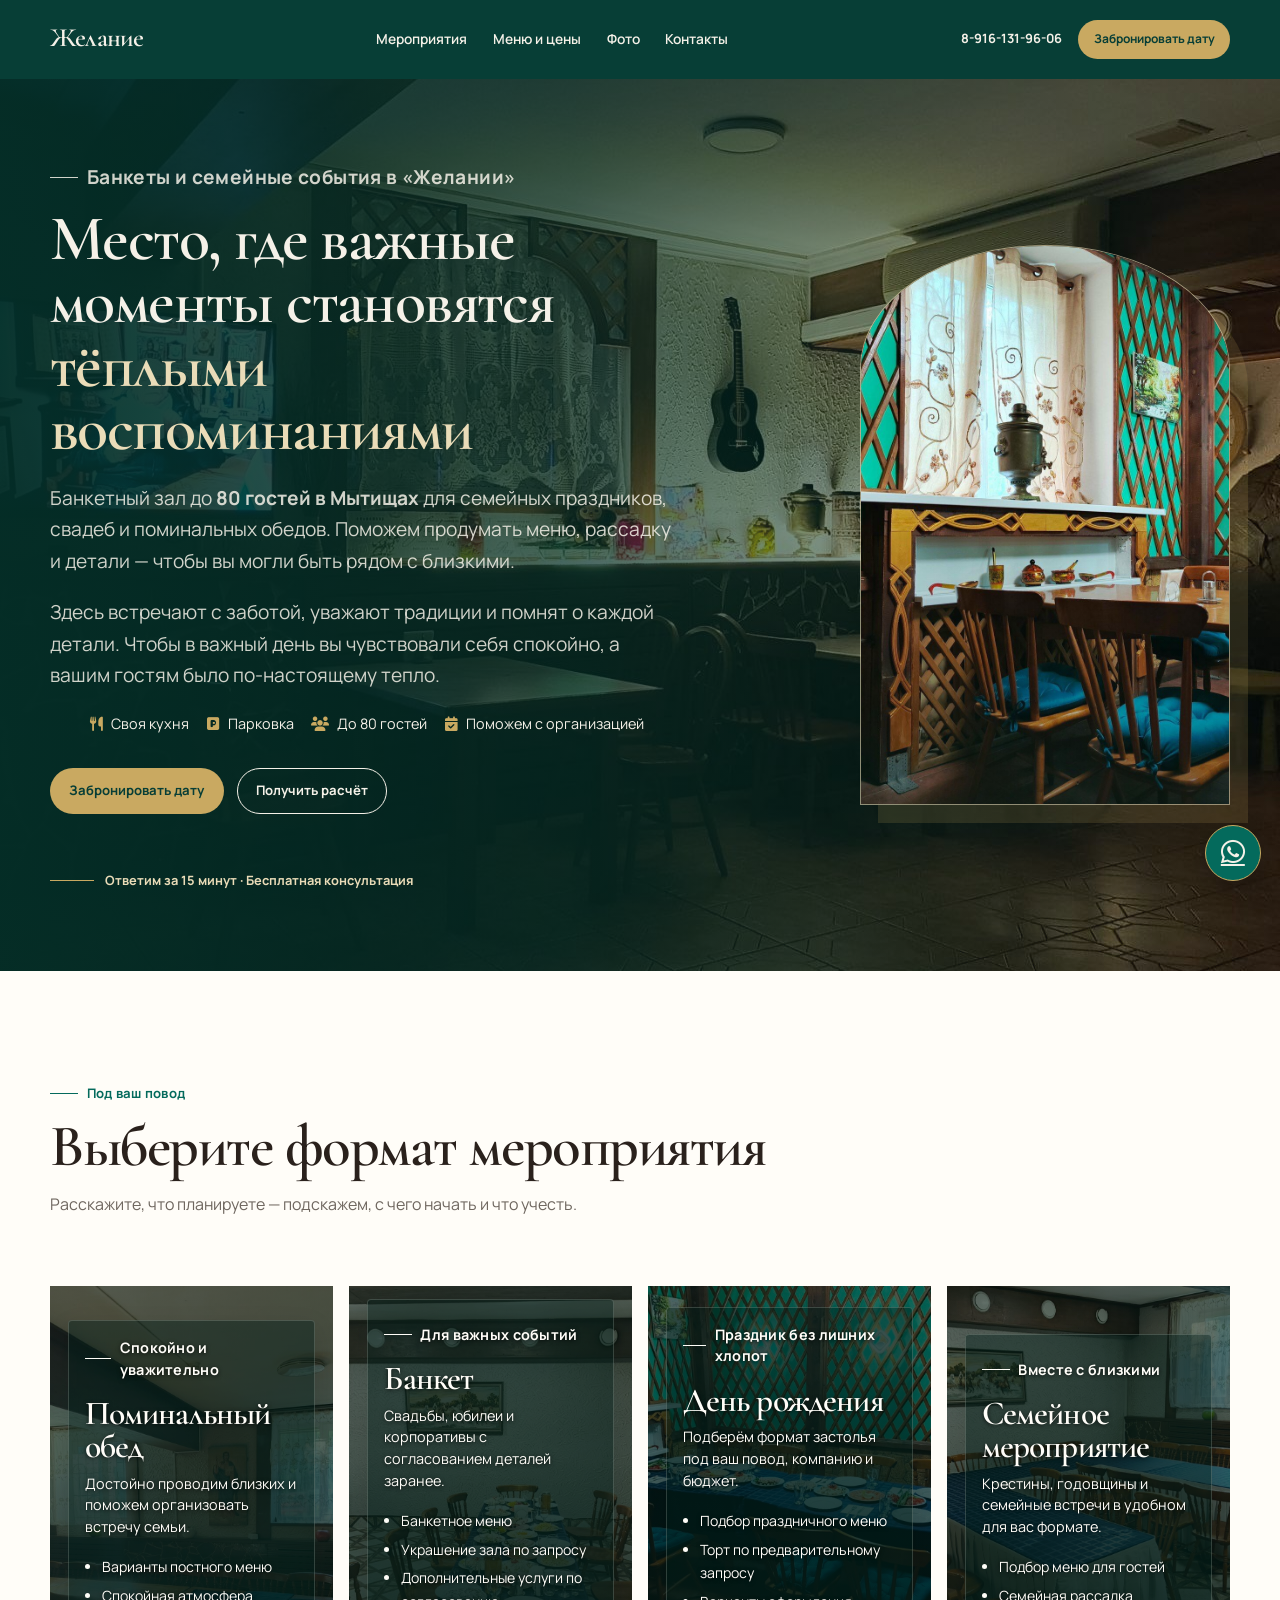
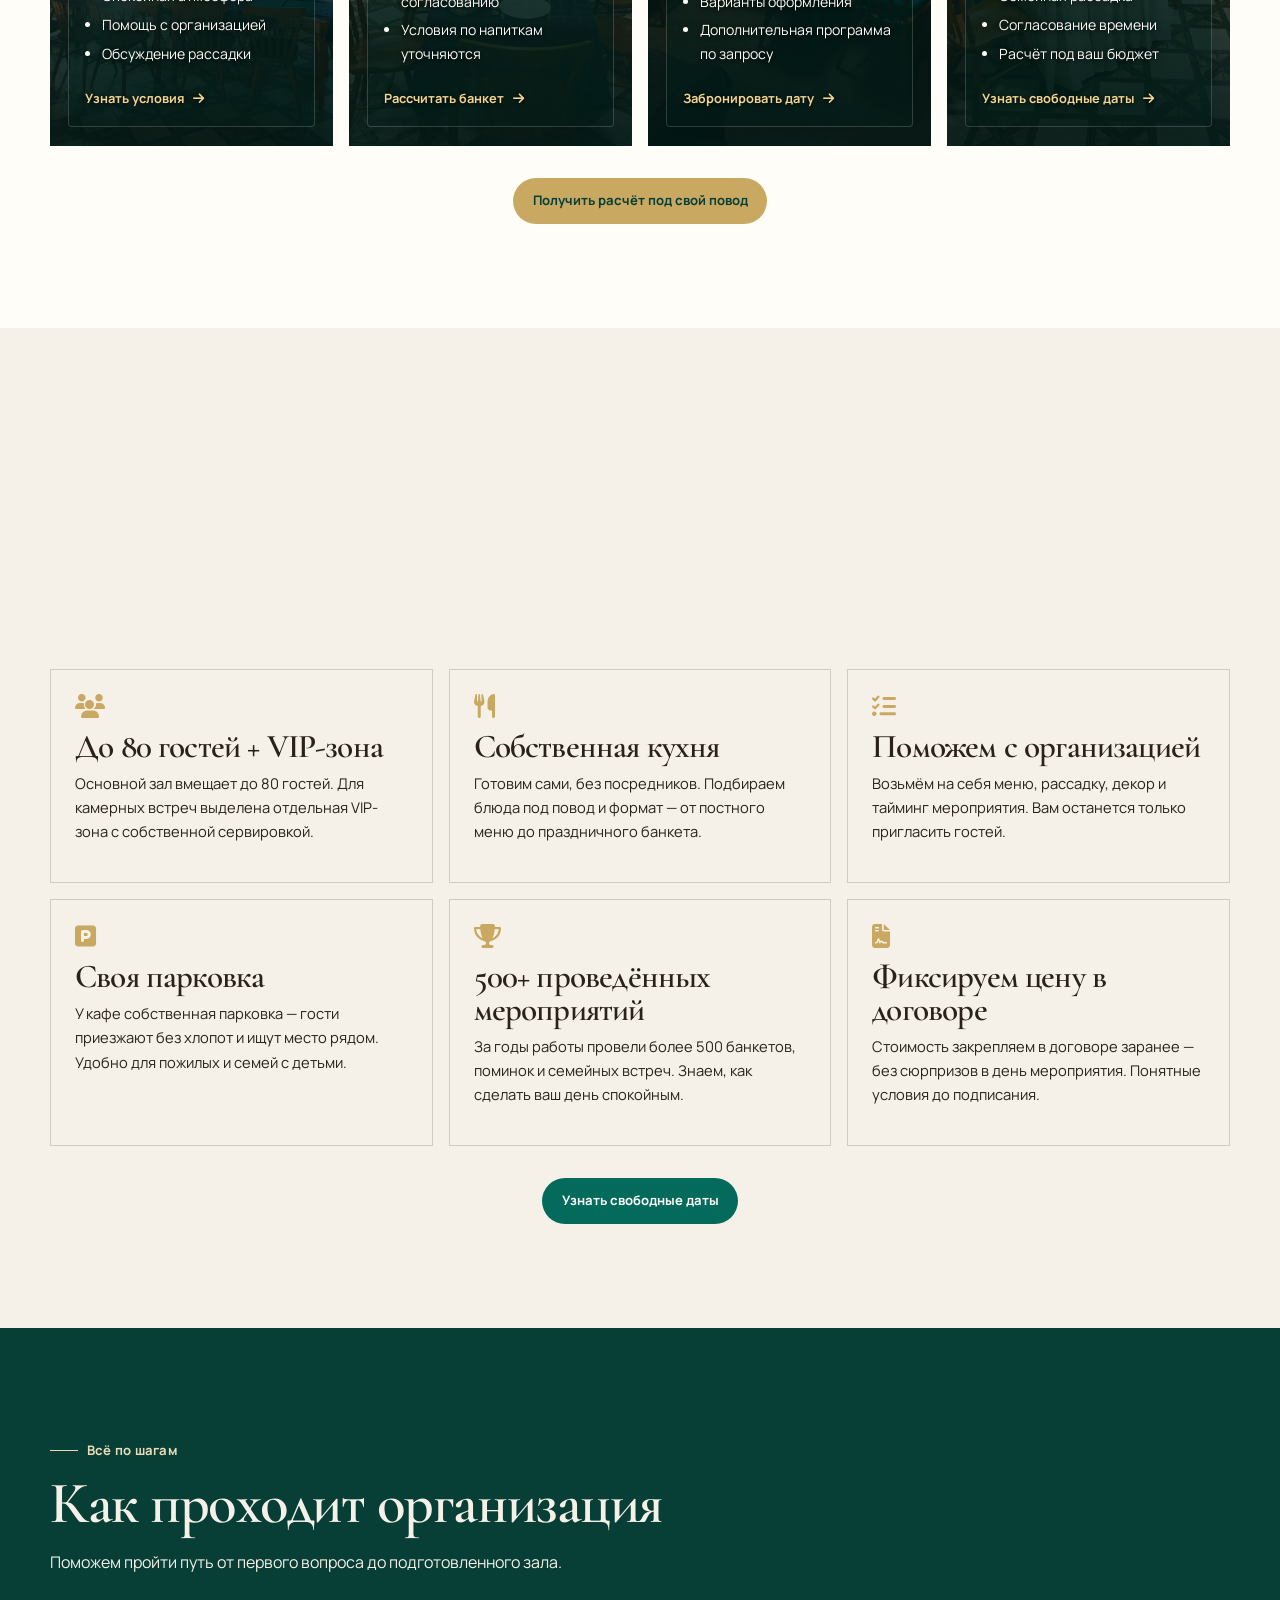
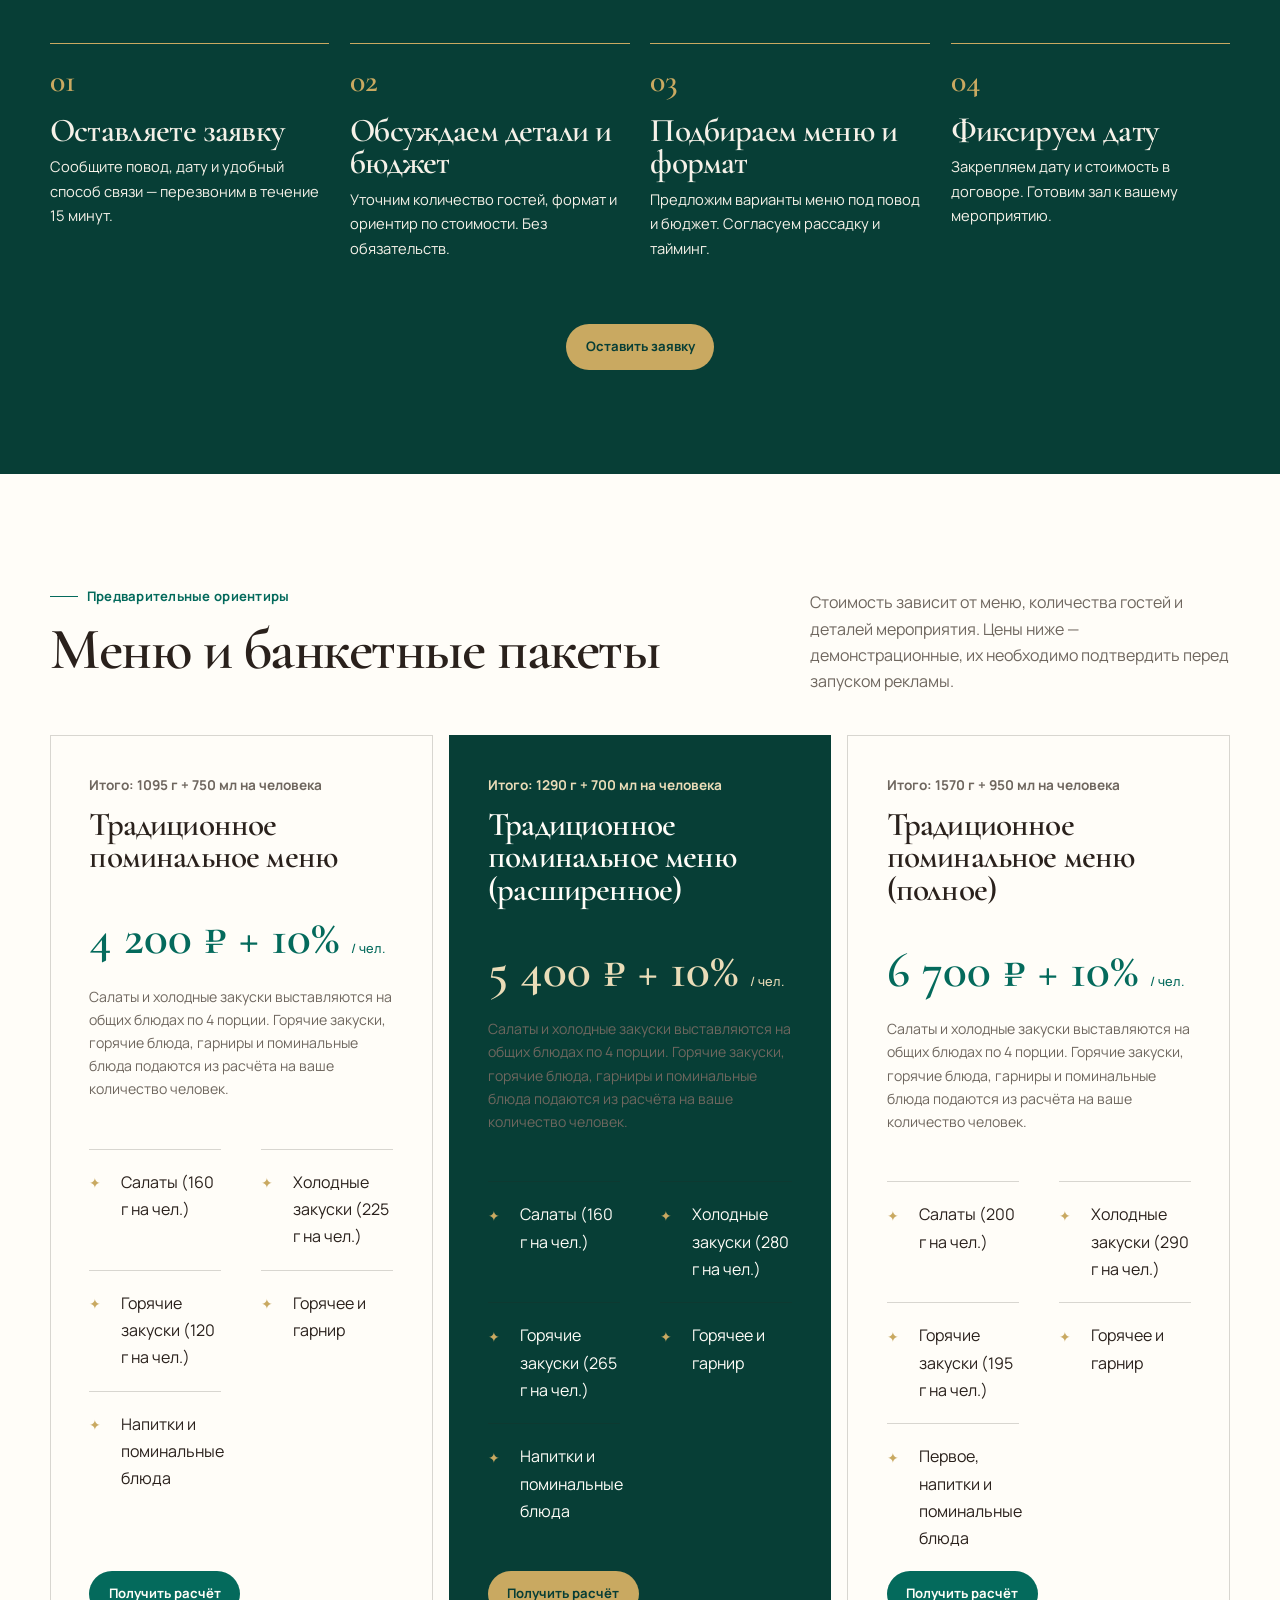
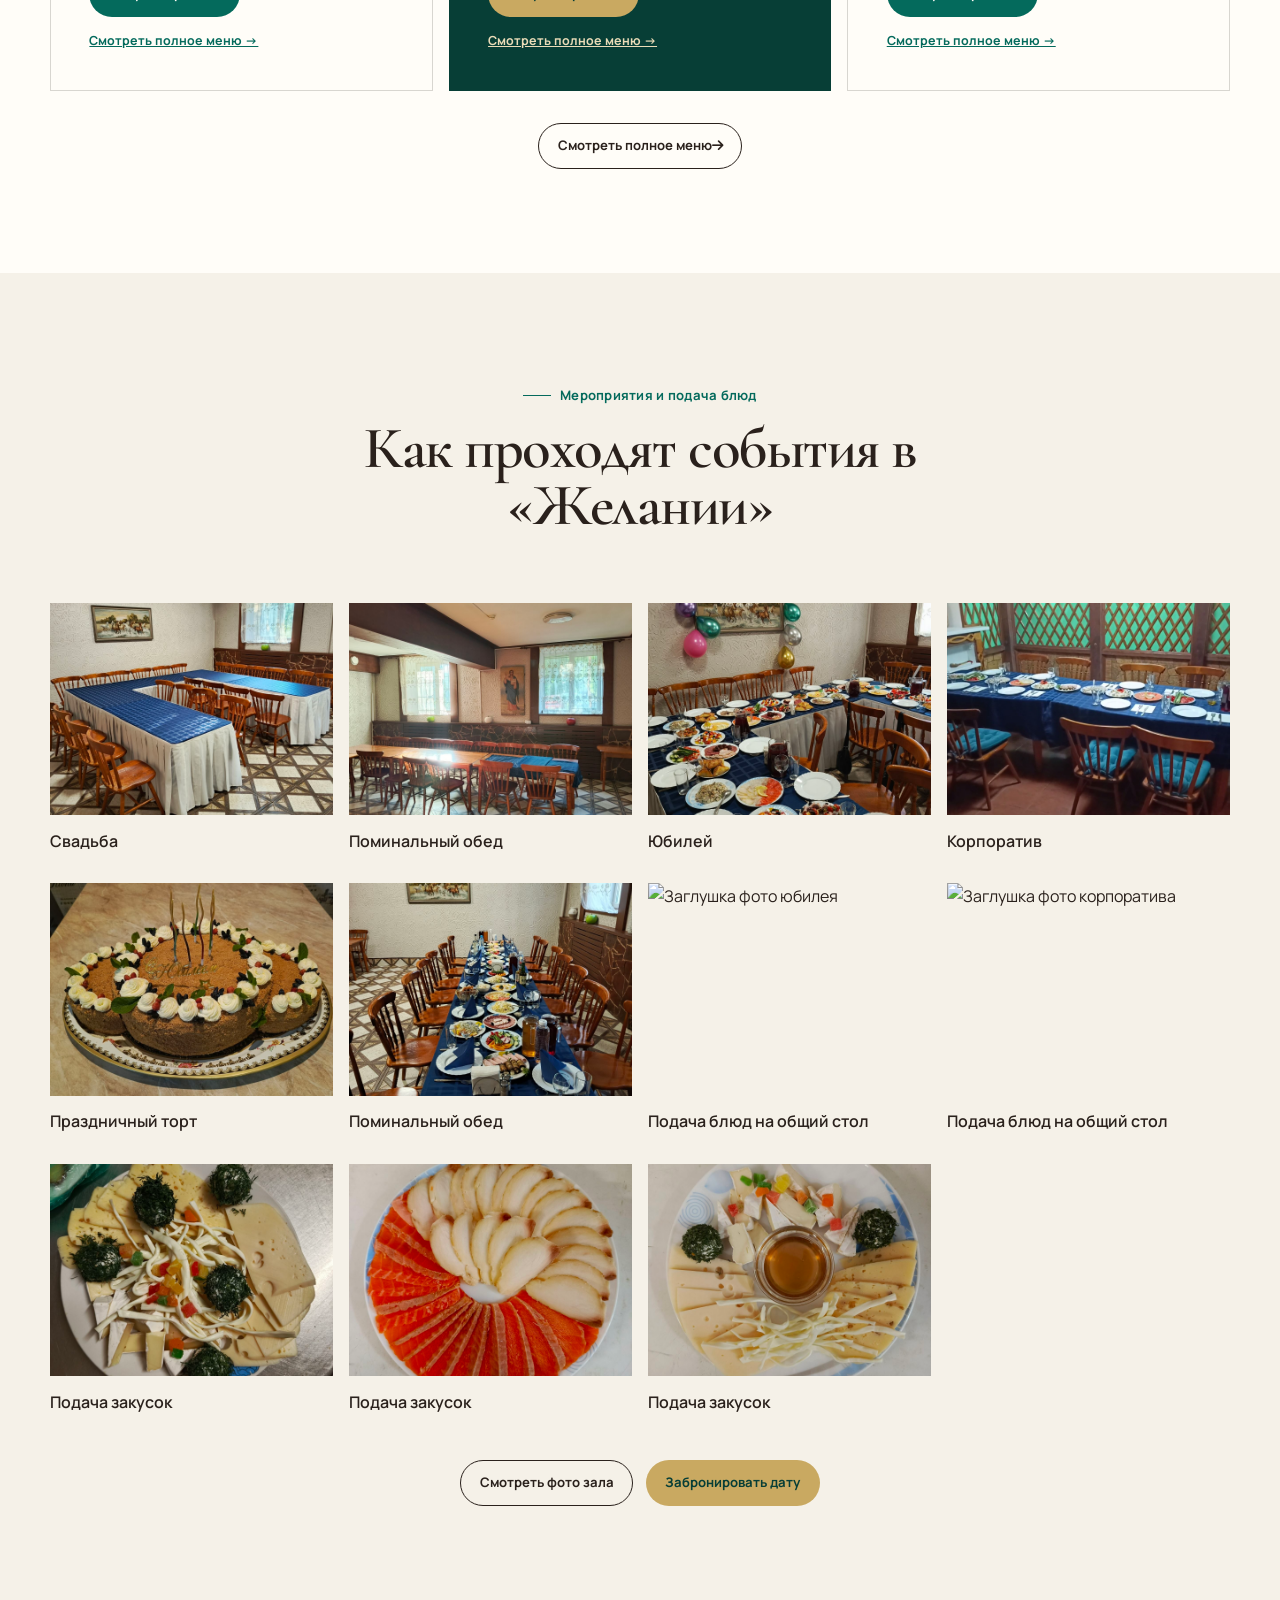
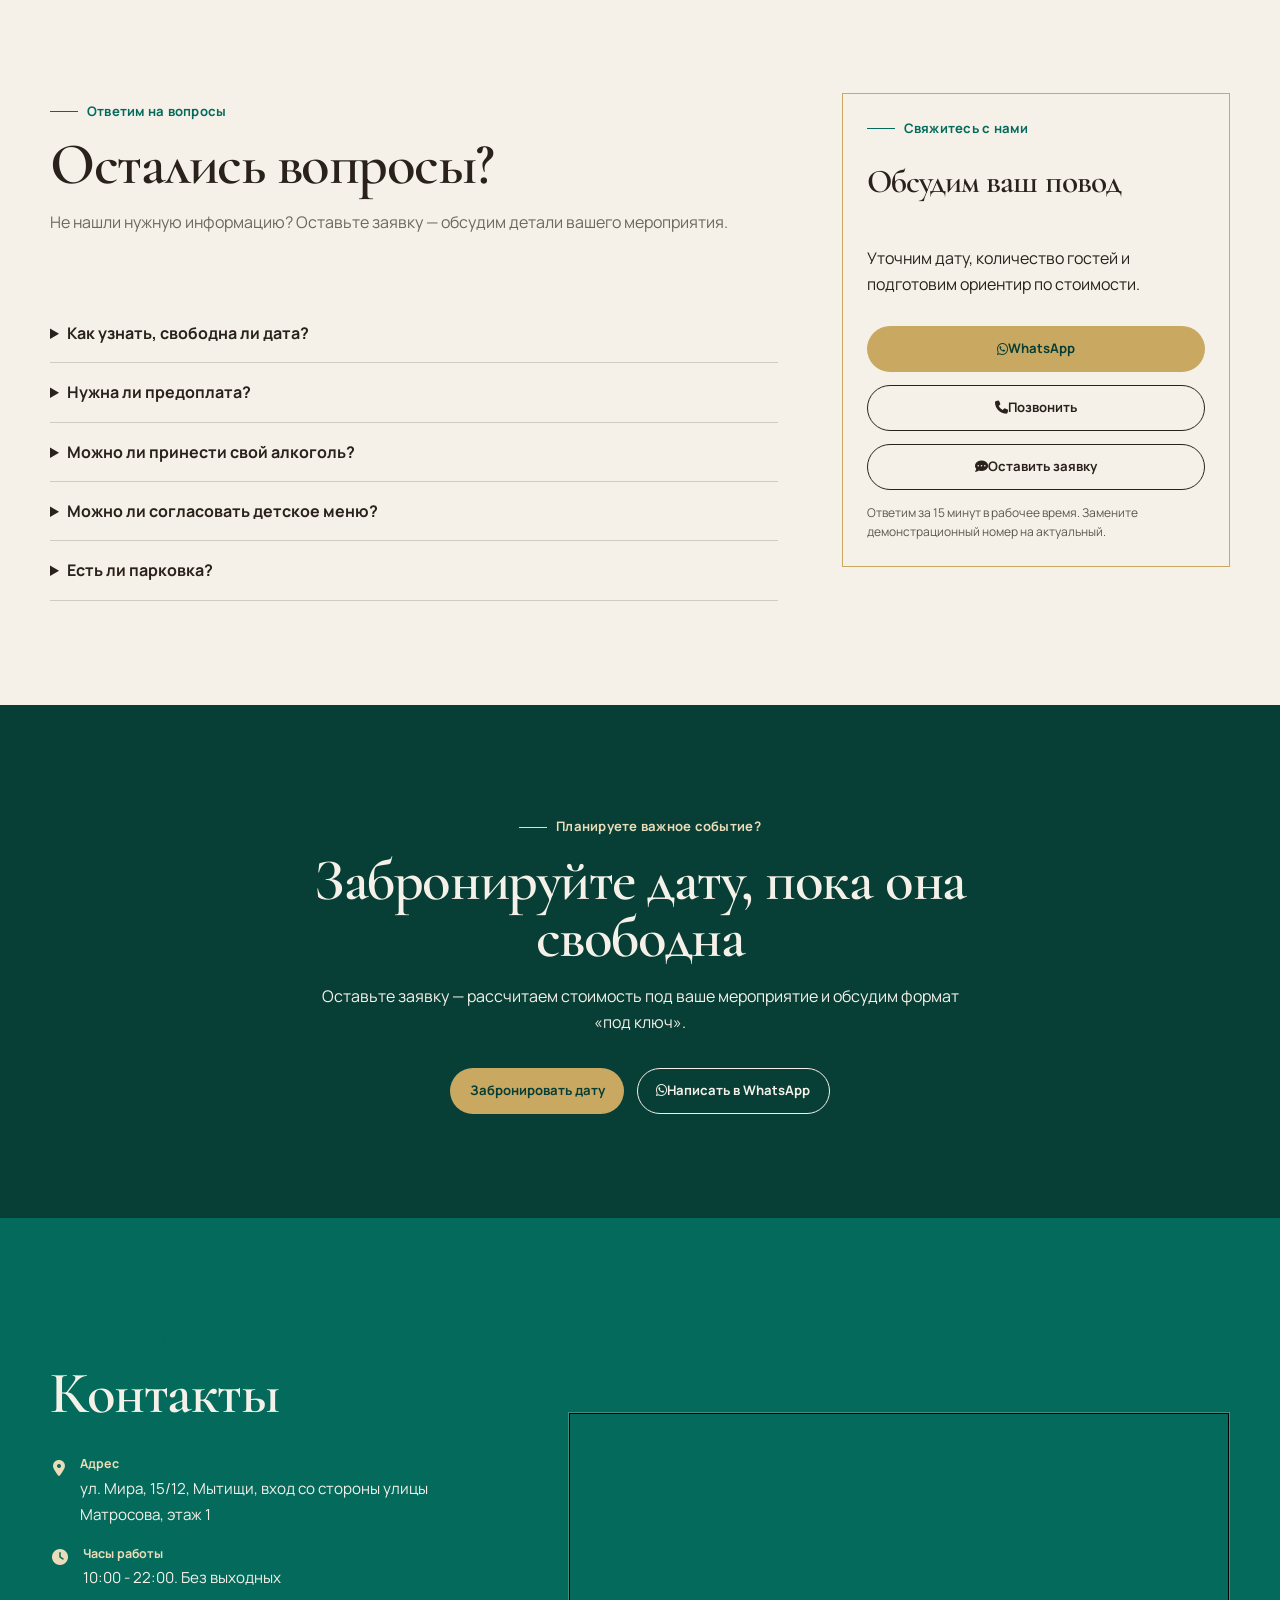
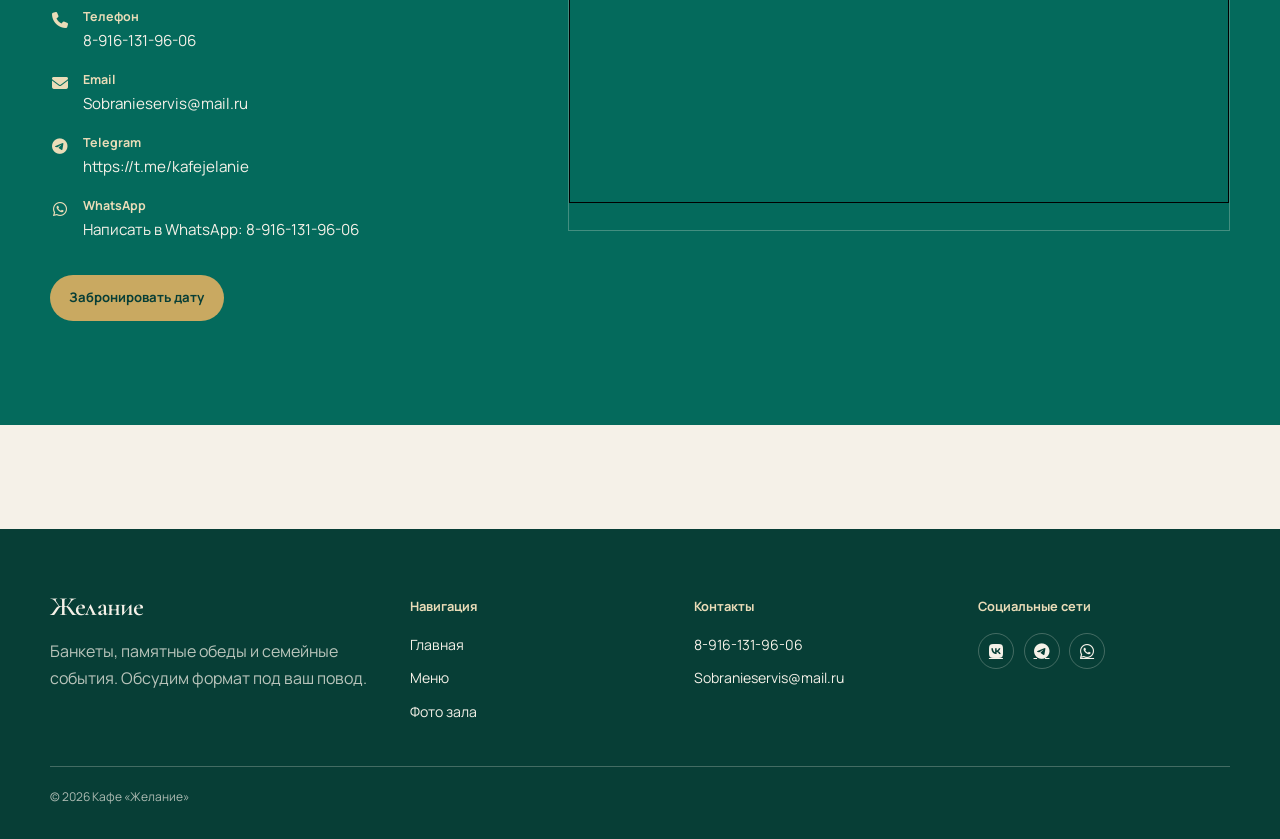
==== commit 4c40087a: "Update index.html" ====
--- a/index.html
+++ b/index.html
@@ -32,19 +32,20 @@
 </div>
 </header>
 <main id="content">
-<section aria-labelledby="hero-title" class="home-hero sales-hero">
-<div class="container hero-inner">
-<div class="hero-copy">
-<p class="kicker">Банкеты и семейные события в «Желании»</p>
-<h1 id="hero-title">Банкетный зал до <em>80 гостей</em> в Мытищах</h1>
-<p>Банкеты, поминальные обеды, дни рождения и семейные мероприятия «под ключ». Поможем с меню, рассадкой и организацией зала.</p>
-<ul class="hero-triggers"><li><i class="fa-solid fa-utensils"></i> Своя кухня</li><li><i class="fa-solid fa-square-parking"></i> Парковка</li><li><i class="fa-solid fa-users"></i> До 80 гостей</li><li><i class="fa-solid fa-calendar-check"></i> Поможем с организацией</li></ul>
-<div class="hero-actions"><button class="button button--gold" data-modal-open="" type="button">Забронировать дату</button><button class="button button--outline" data-modal-open="" data-request="Расчёт стоимости" type="button">Получить расчёт</button></div>
-<div class="hero-note">Ответим за 15 минут · Бесплатная консультация</div>
-</div>
-<div class="hero-arch"><img alt="Заглушка фотографии банкетного зала" fetchpriority="high" height="1120" src="image/zal2.jpg" width="740"/></div>
-</div>
-</section>
+    <section class="home-hero sales-hero" aria-labelledby="hero-title">
+      <div class="container hero-inner">
+        <div class="hero-copy">
+          <p class="kicker">Банкеты и семейные события в «Желании»</p>
+          <h1 id="hero-title">Место, где важные моменты становятся <em>тёплыми воспоминаниями</em></h1>
+          <p>Банкетный зал до <strong>80 гостей в Мытищах</strong> для семейных праздников, свадеб и поминальных обедов. Поможем продумать меню, рассадку и детали — чтобы вы могли быть рядом с близкими.</p>
+          <p class="hero-manifesto">Здесь встречают с заботой, уважают традиции и помнят о каждой детали. Чтобы в важный день вы чувствовали себя спокойно, а вашим гостям было по-настоящему тепло.</p>
+          <ul class="hero-triggers"><li><i class="fa-solid fa-utensils"></i> Своя кухня</li><li><i class="fa-solid fa-square-parking"></i> Парковка</li><li><i class="fa-solid fa-users"></i> До 80 гостей</li><li><i class="fa-solid fa-calendar-check"></i> Поможем с организацией</li></ul>
+          <div class="hero-actions"><button class="button button--gold" type="button" data-modal-open>Забронировать дату</button><button class="button button--outline" type="button" data-modal-open data-request="Расчёт стоимости">Получить расчёт</button></div>
+          <div class="hero-note">Ответим за 15 минут · Бесплатная консультация</div>
+        </div>
+        <div class="hero-arch"><img src="image/zal2.jpg" width="740" height="1120" fetchpriority="high" alt="Заглушка фотографии банкетного зала"></div>
+      </div>
+    </section>
 <section aria-labelledby="formats-title" class="section section--paper" id="formats"><div class="container">
 <div class="section-heading reveal"><p class="kicker">Под ваш повод</p><h2 id="formats-title">Выберите формат мероприятия</h2><p class="text-muted">Расскажите, что планируете — подскажем, с чего начать и что учесть.</p></div>
 <div class="services-grid reveal format-grid">
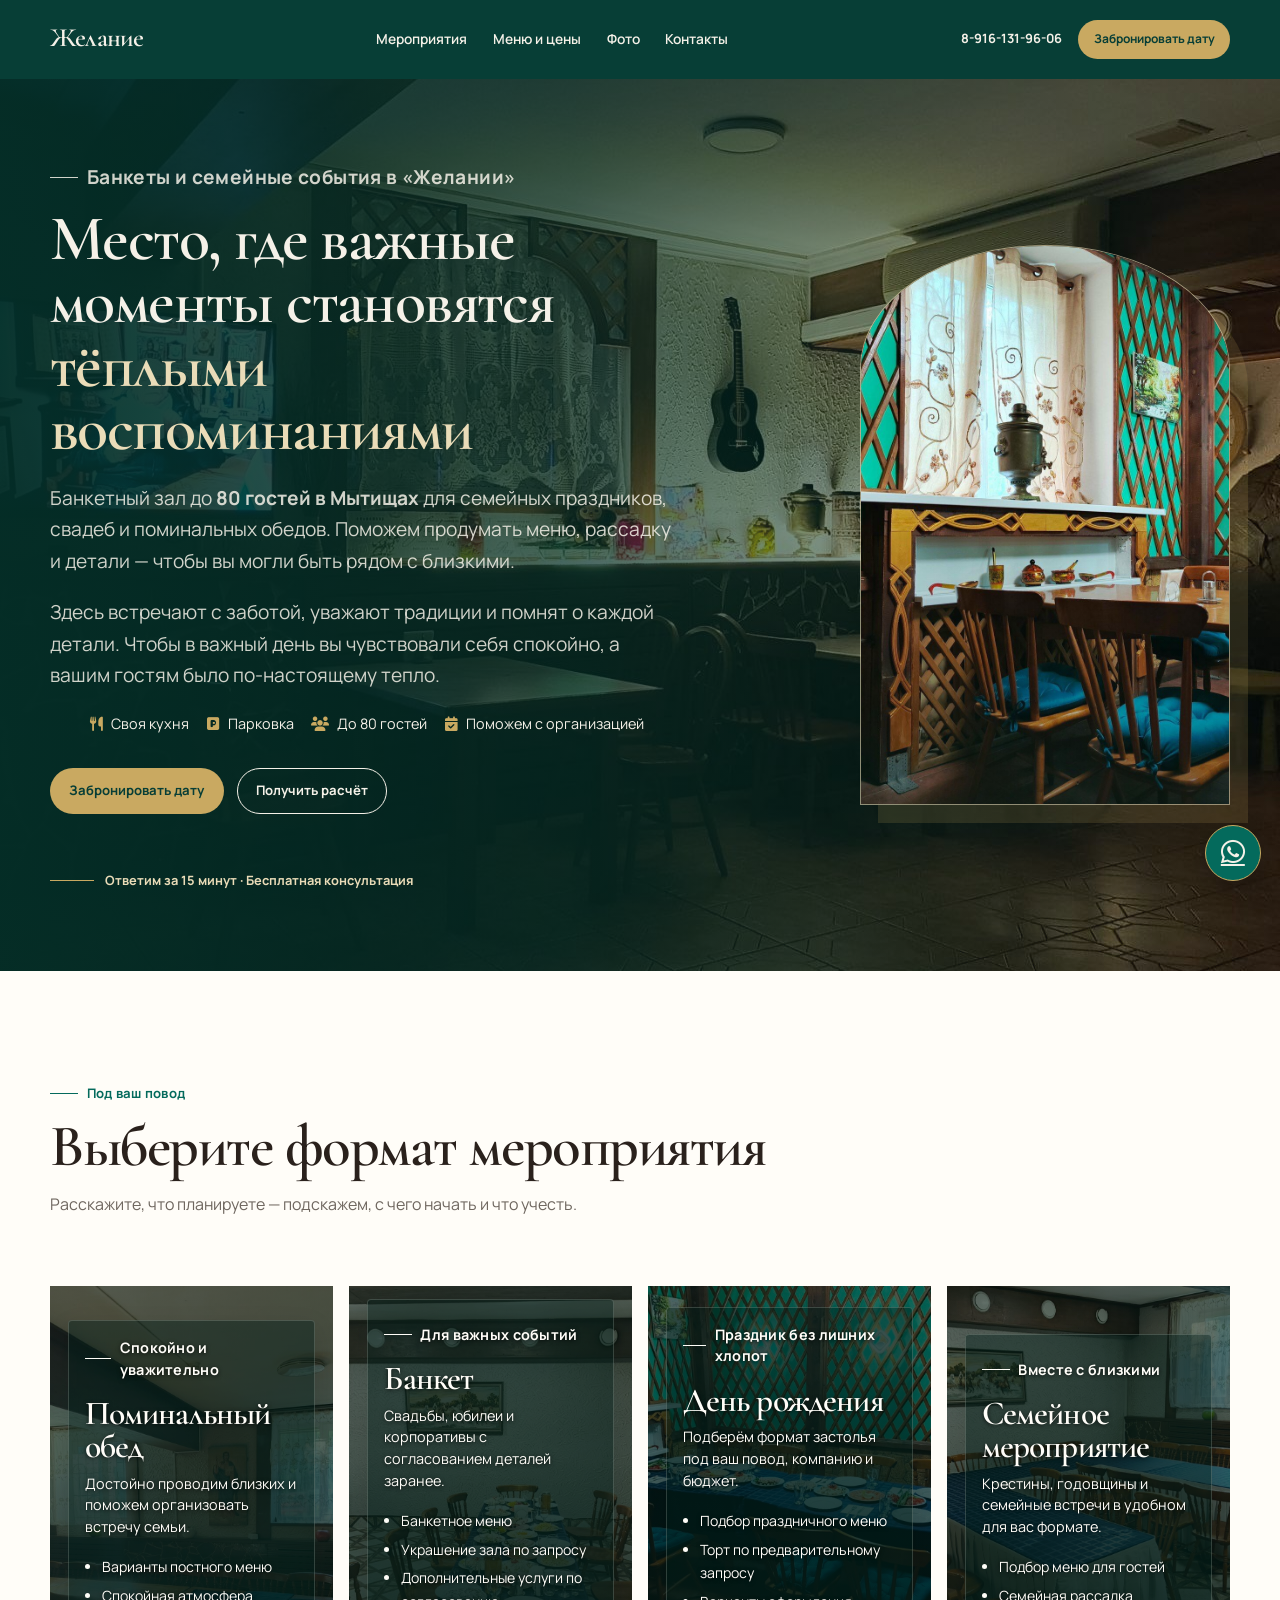
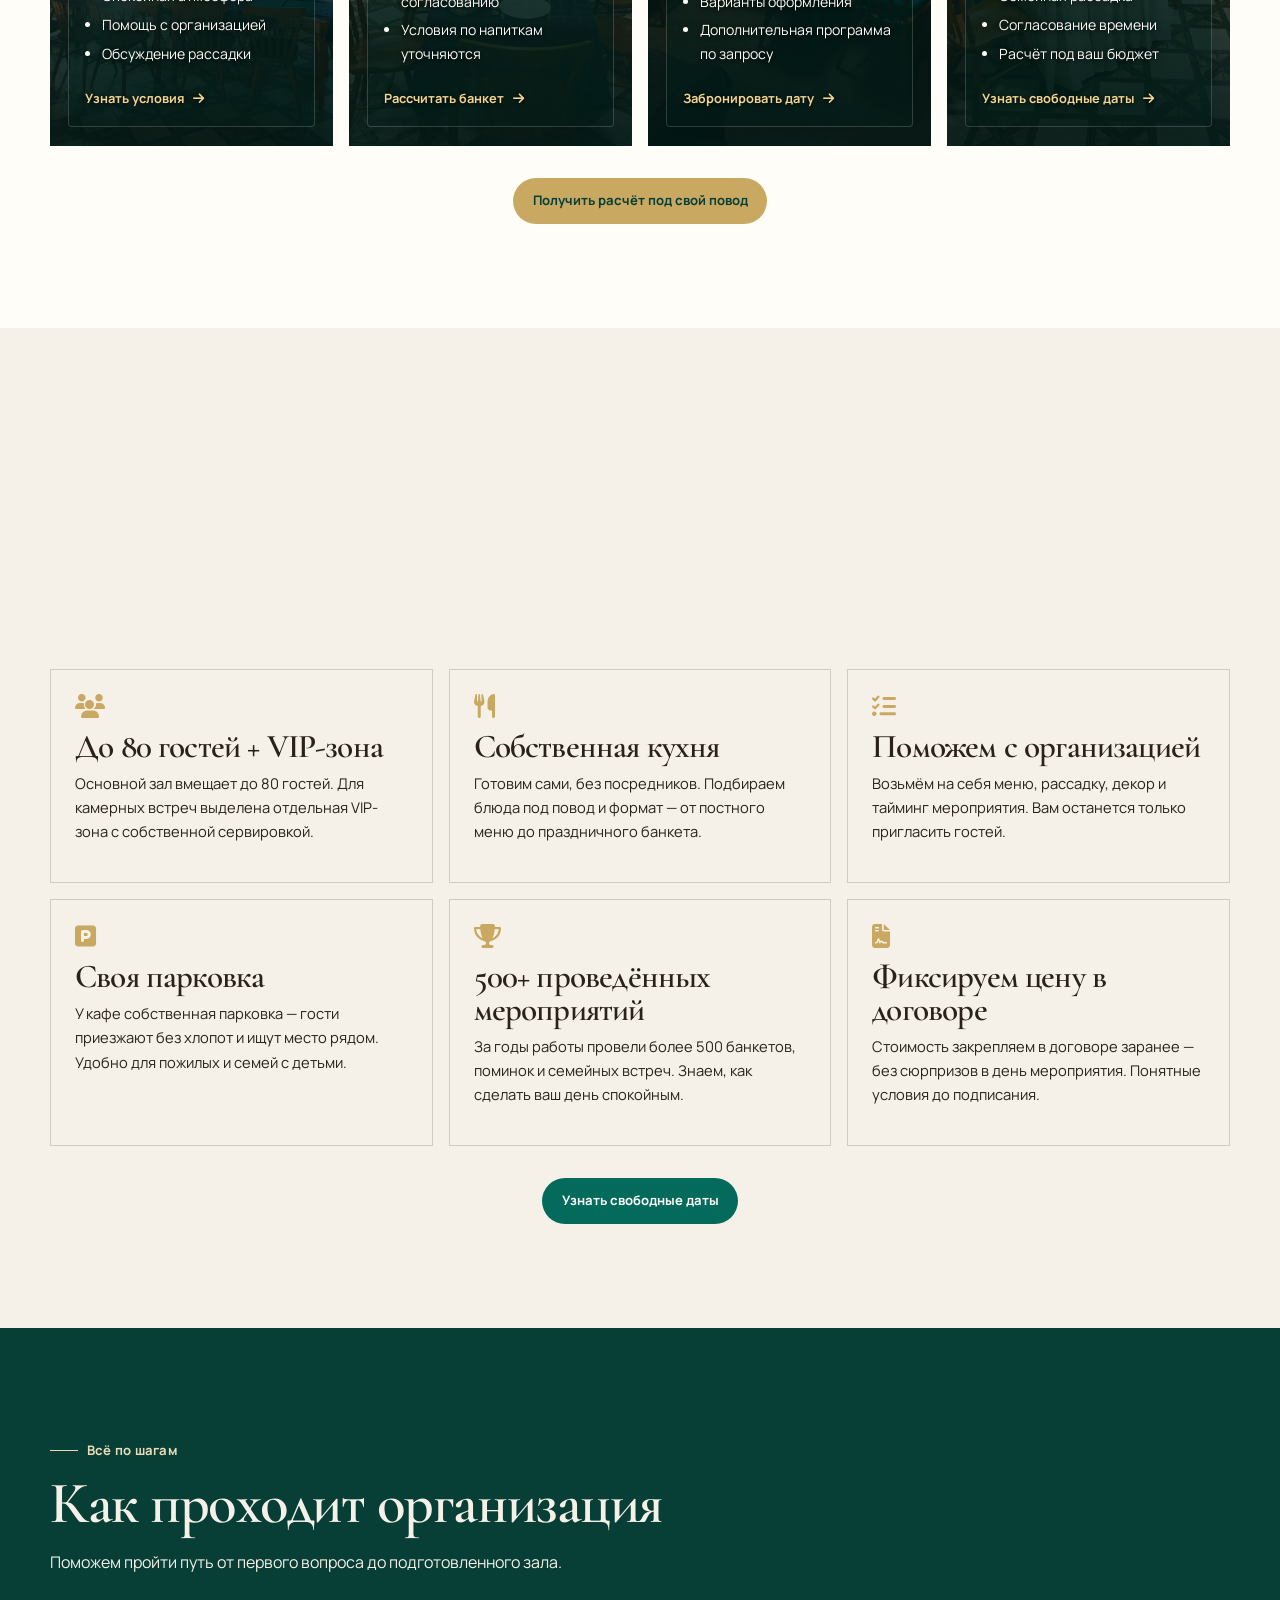
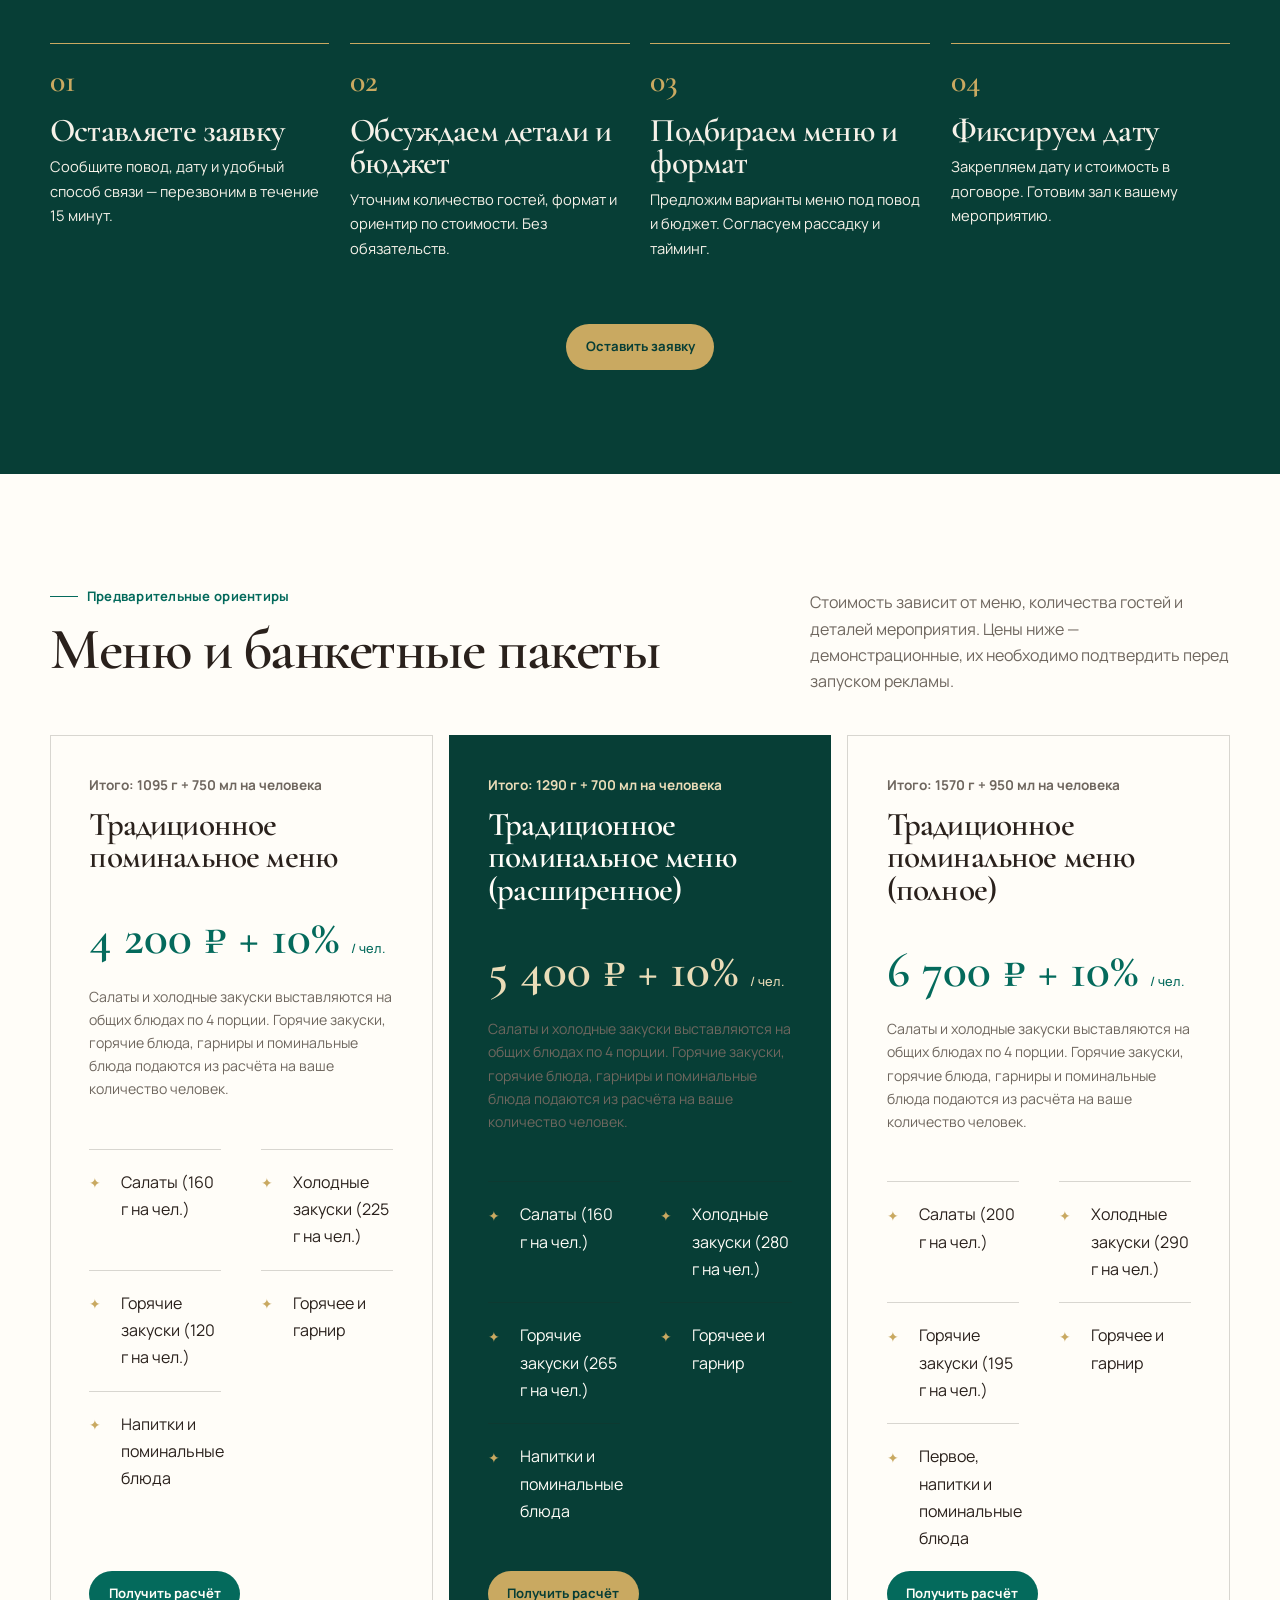
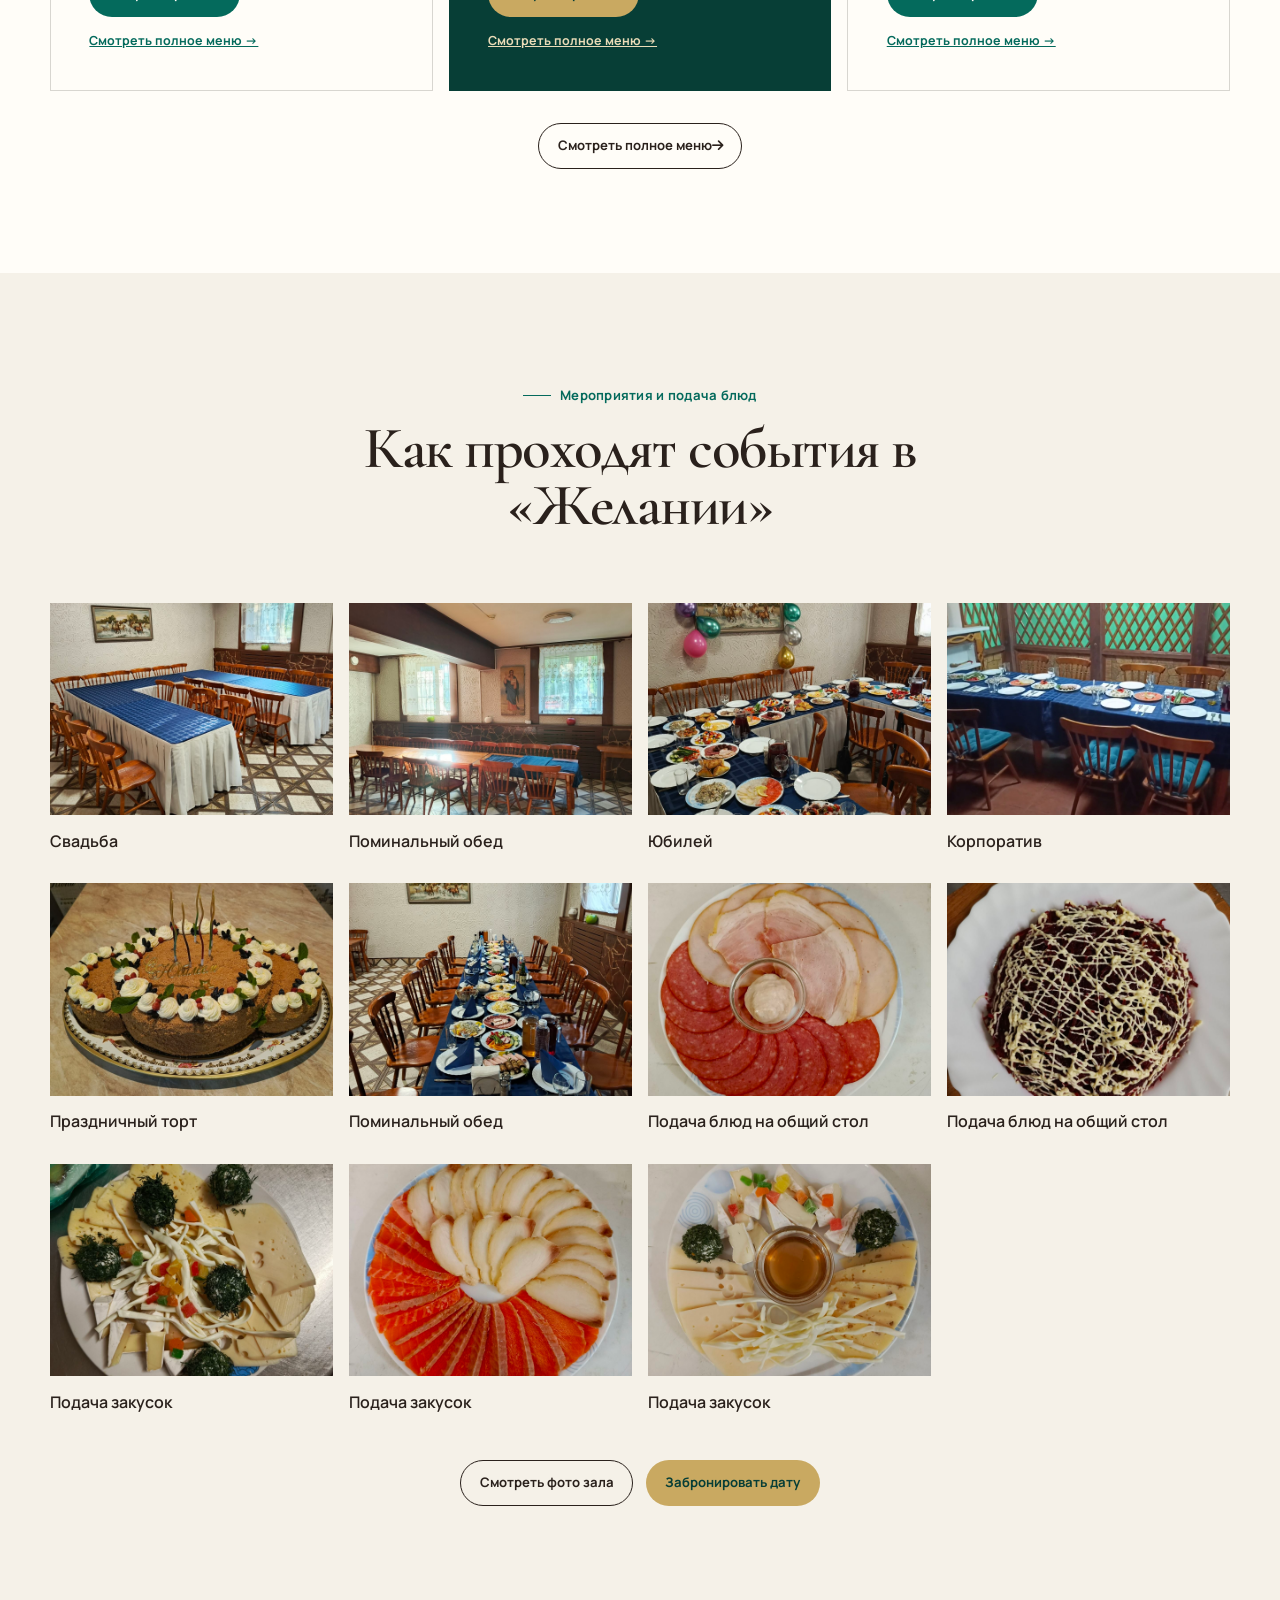
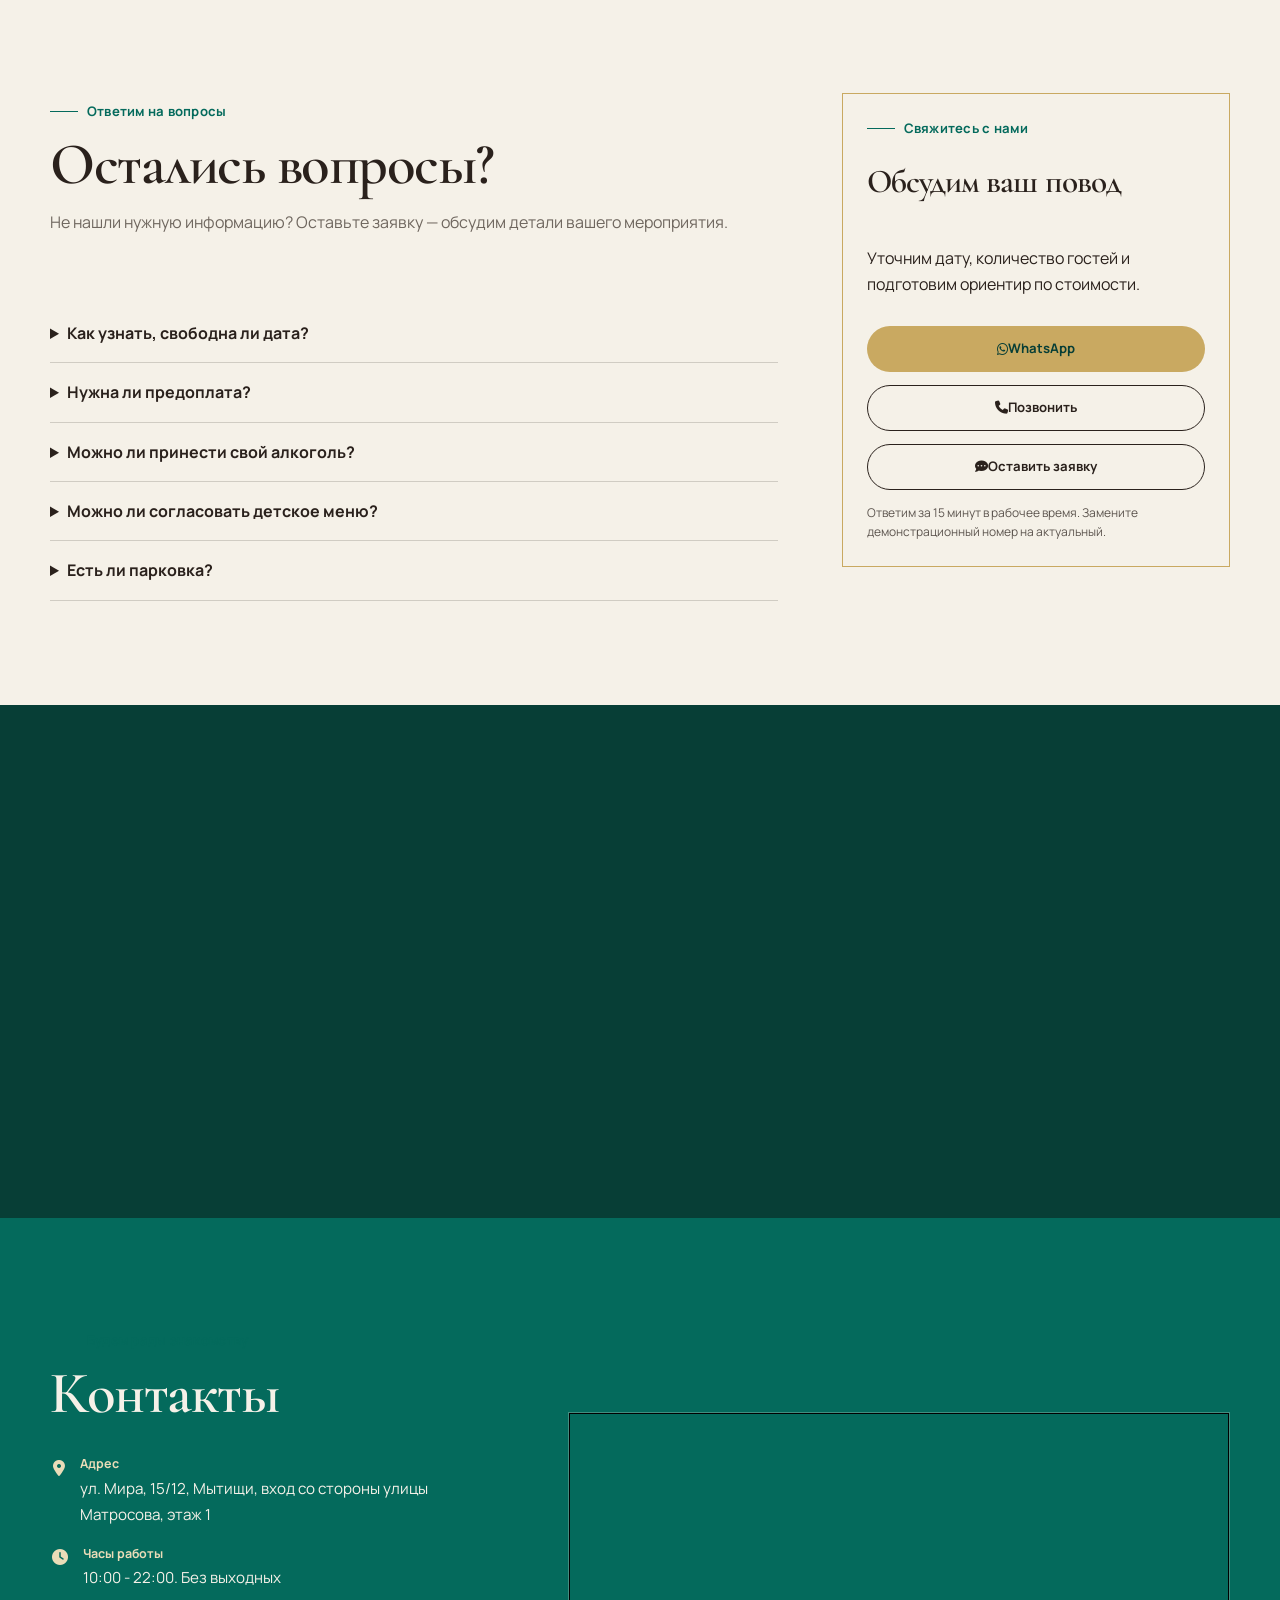
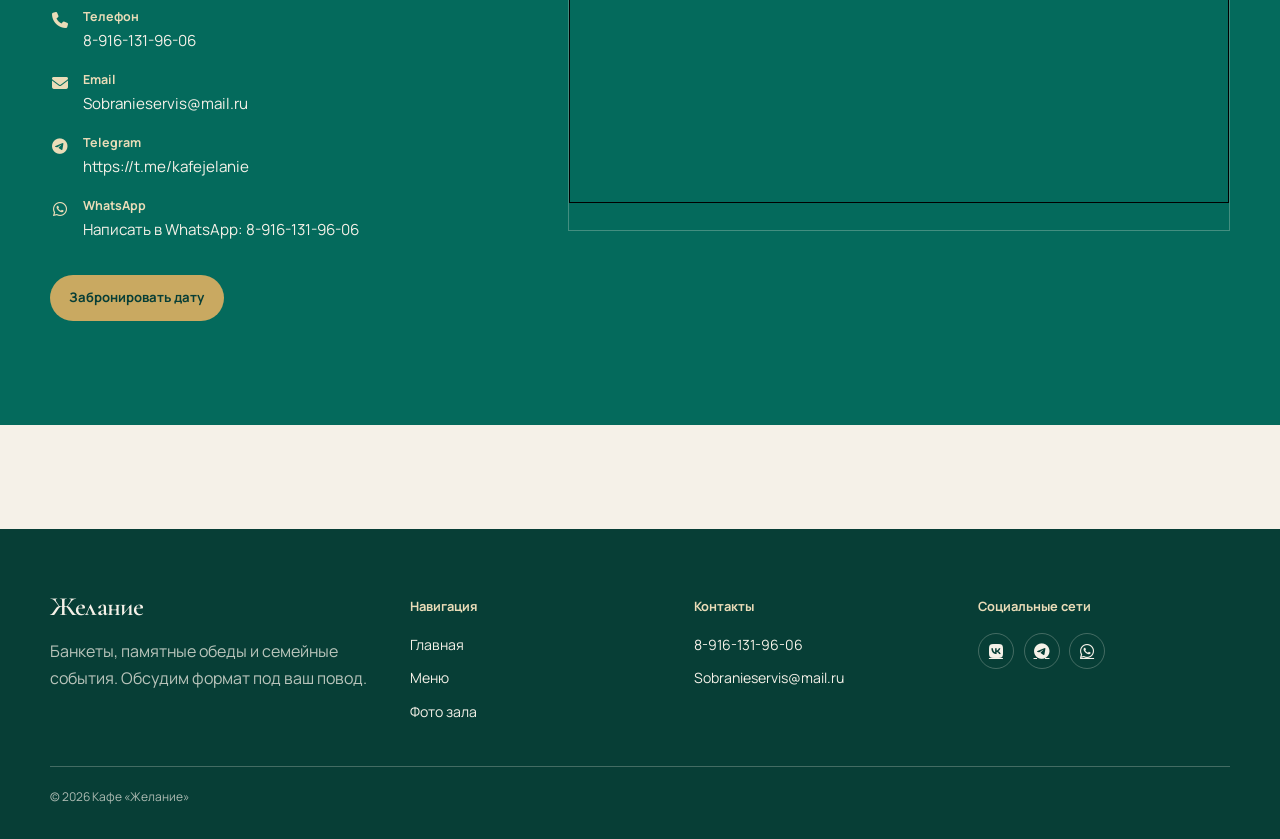
==== commit f84a4f1a: "Update index.html" ====
--- a/index.html
+++ b/index.html
@@ -79,8 +79,8 @@
         <figure><img alt="Заглушка фото корпоратива" loading="lazy" src="image/zal17.jpg"/><figcaption>Корпоратив</figcaption></figure>
         <figure><img alt="Заглушка фото свадьбы" loading="lazy" src="image\menu8.jpg"/><figcaption>Праздничный торт</figcaption></figure>
         <figure><img alt="Заглушка фото поминального обеда" loading="lazy" src="image/zal19.jpg"/><figcaption>Поминальный обед</figcaption></figure>
-        <figure><img alt="Заглушка фото юбилея" loading="lazy" src="image\menu43.jpg"/><figcaption>Подача блюд на общий стол</figcaption></figure>
-        <figure><img alt="Заглушка фото корпоратива" loading="lazy" src="image\menu42.jpg"/><figcaption>Подача блюд на общий стол</figcaption></figure>
+        <figure><img alt="Заглушка фото юбилея" loading="lazy" src="menu17.jpg"/><figcaption>Подача блюд на общий стол</figcaption></figure>
+        <figure><img alt="Заглушка фото корпоратива" loading="lazy" src="menu7.jpg"/><figcaption>Подача блюд на общий стол</figcaption></figure>
         <figure><img alt="Заглушка фото поминального обеда" loading="lazy" src="image\menu19.jpg"/><figcaption>Подача закусок</figcaption></figure>
         <figure><img alt="Заглушка фото юбилея" loading="lazy" src="image\menu18.jpg"/><figcaption>Подача закусок</figcaption></figure>
         <figure><img alt="Заглушка фото корпоратива" loading="lazy" src="image\menu16.jpg"/><figcaption>Подача закусок</figcaption></figure>
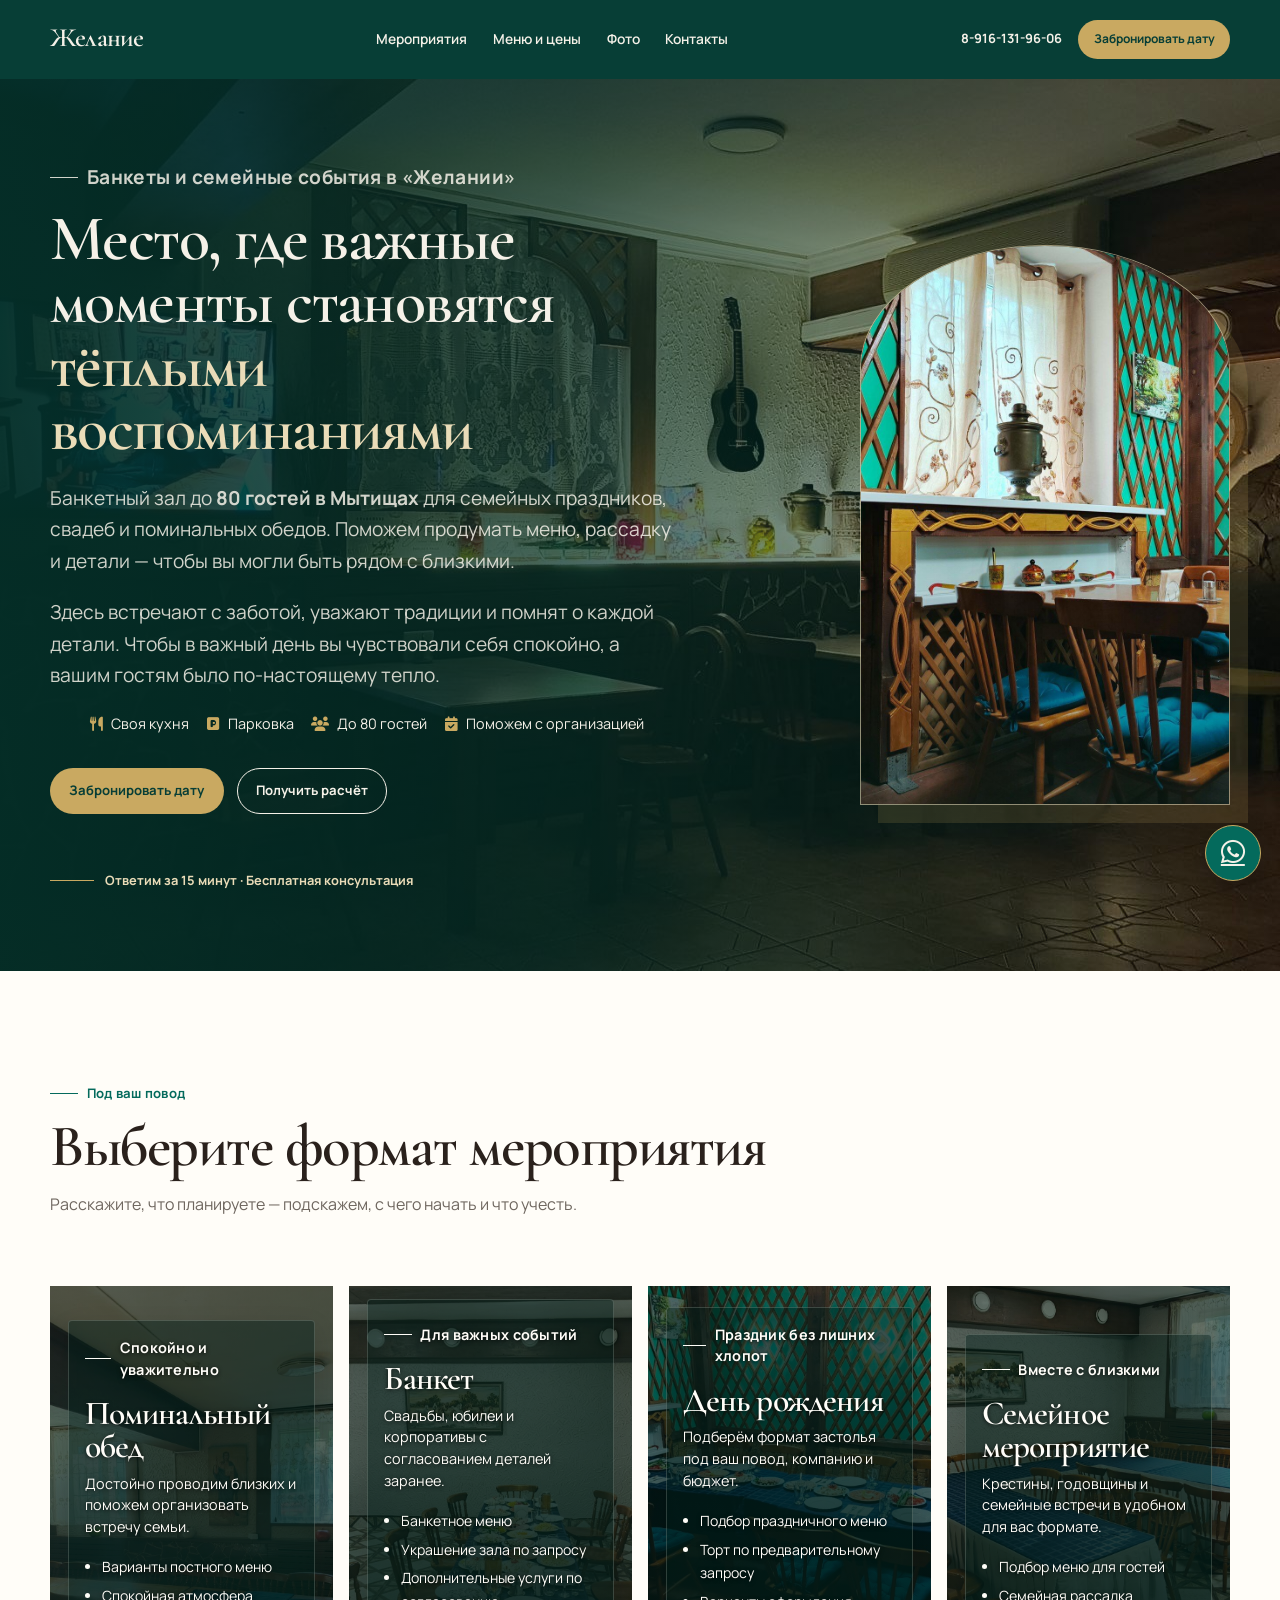
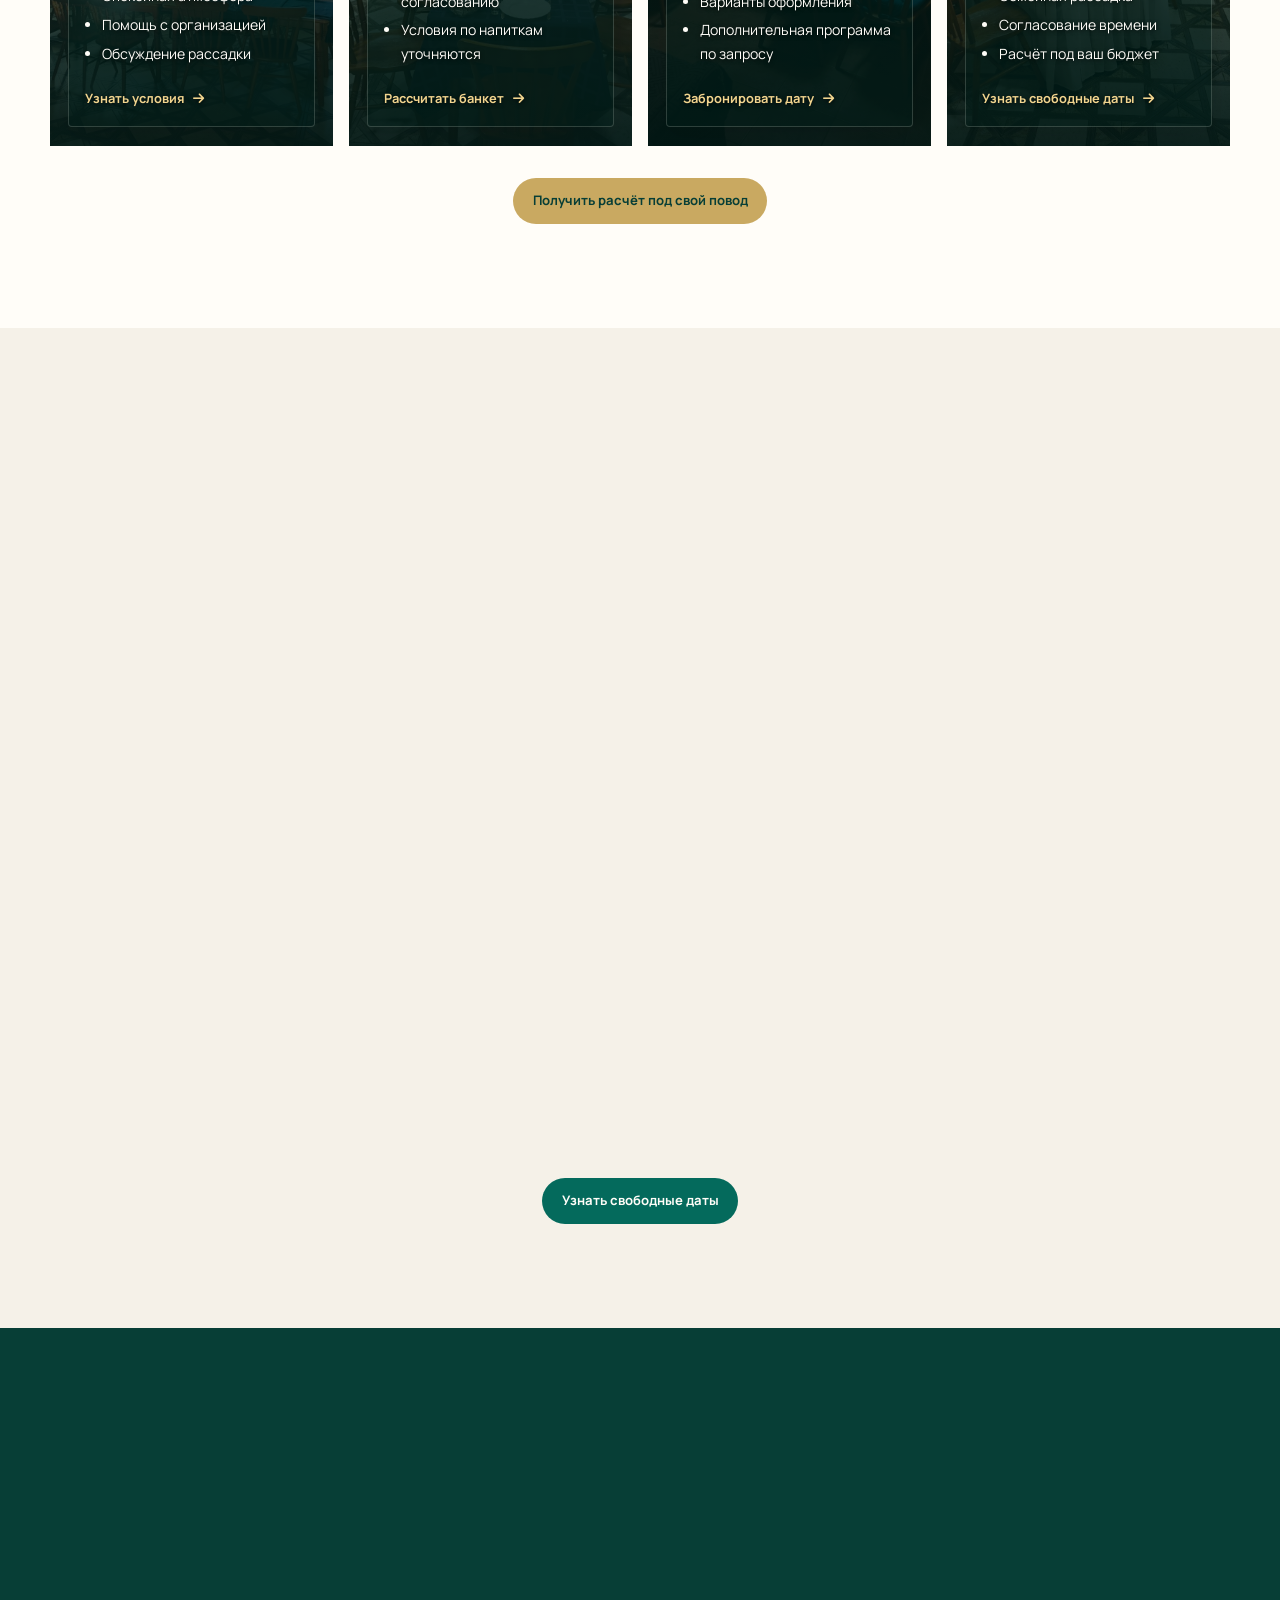
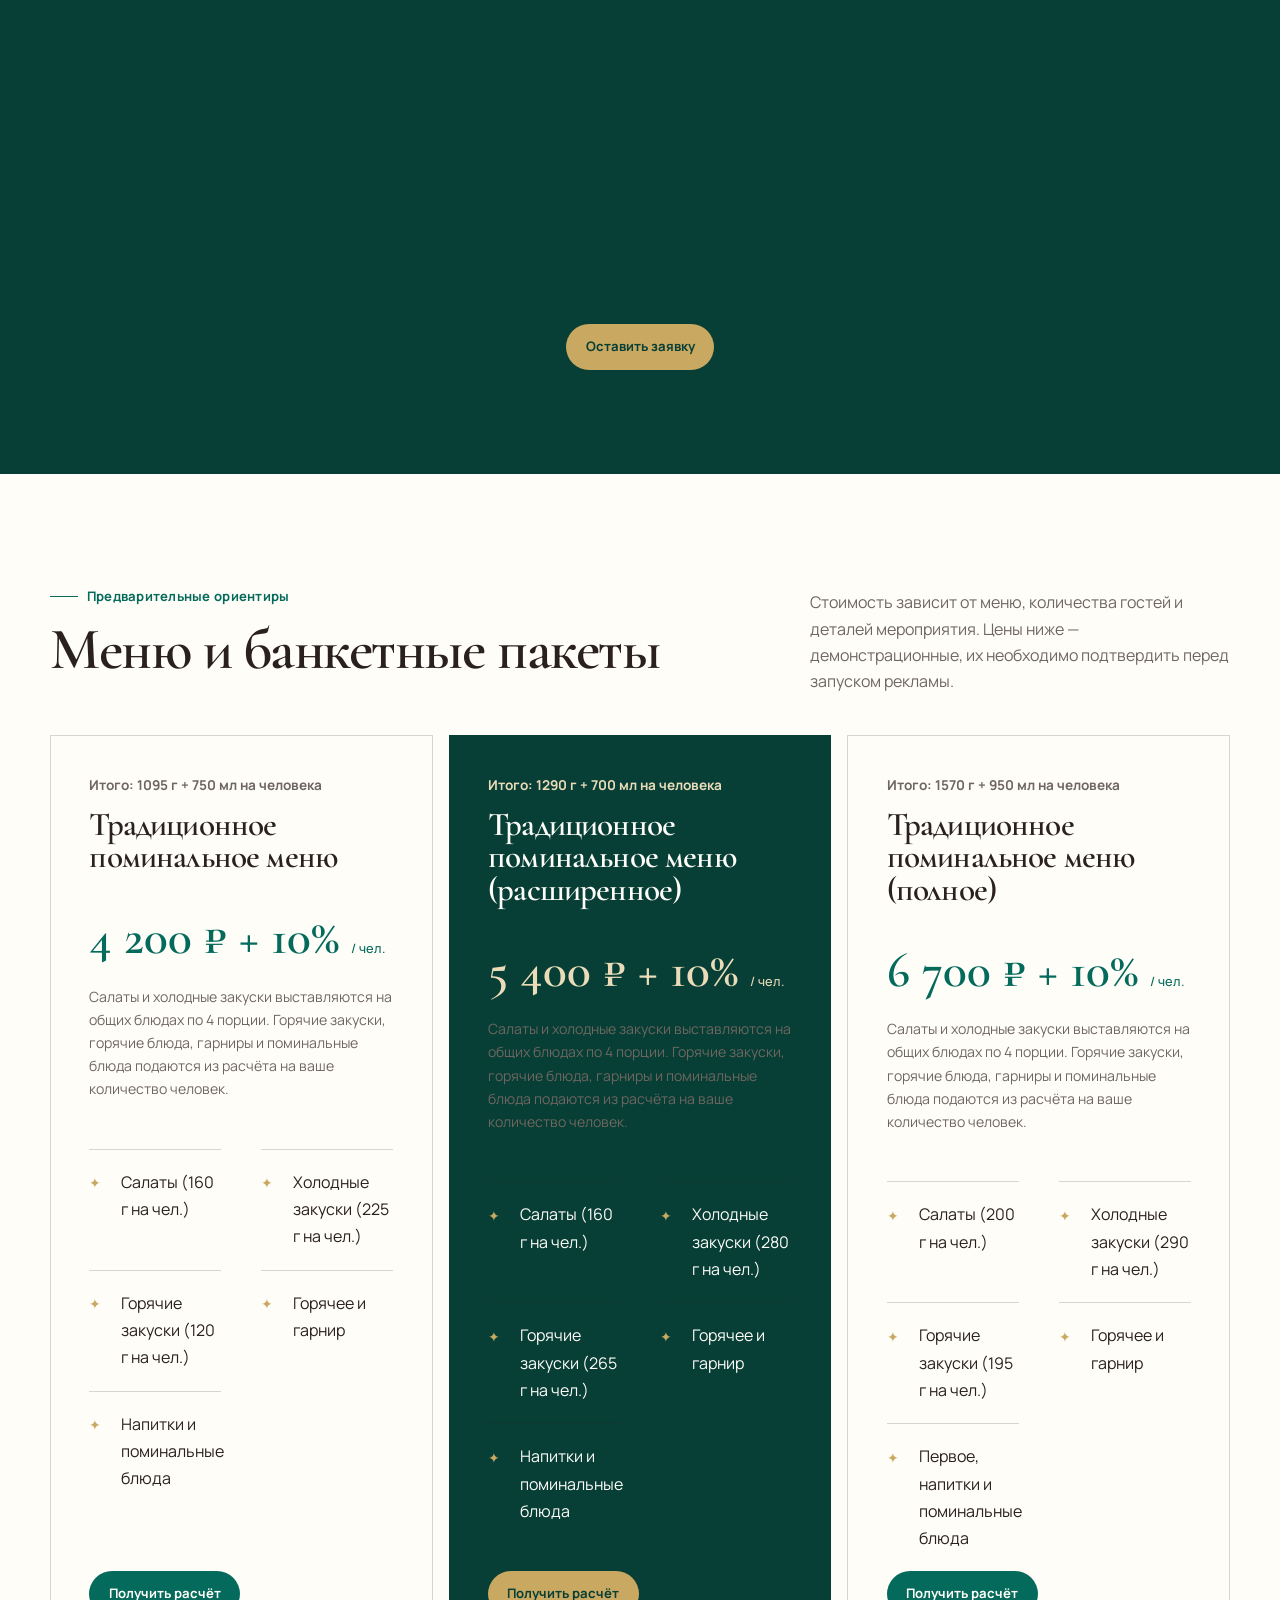
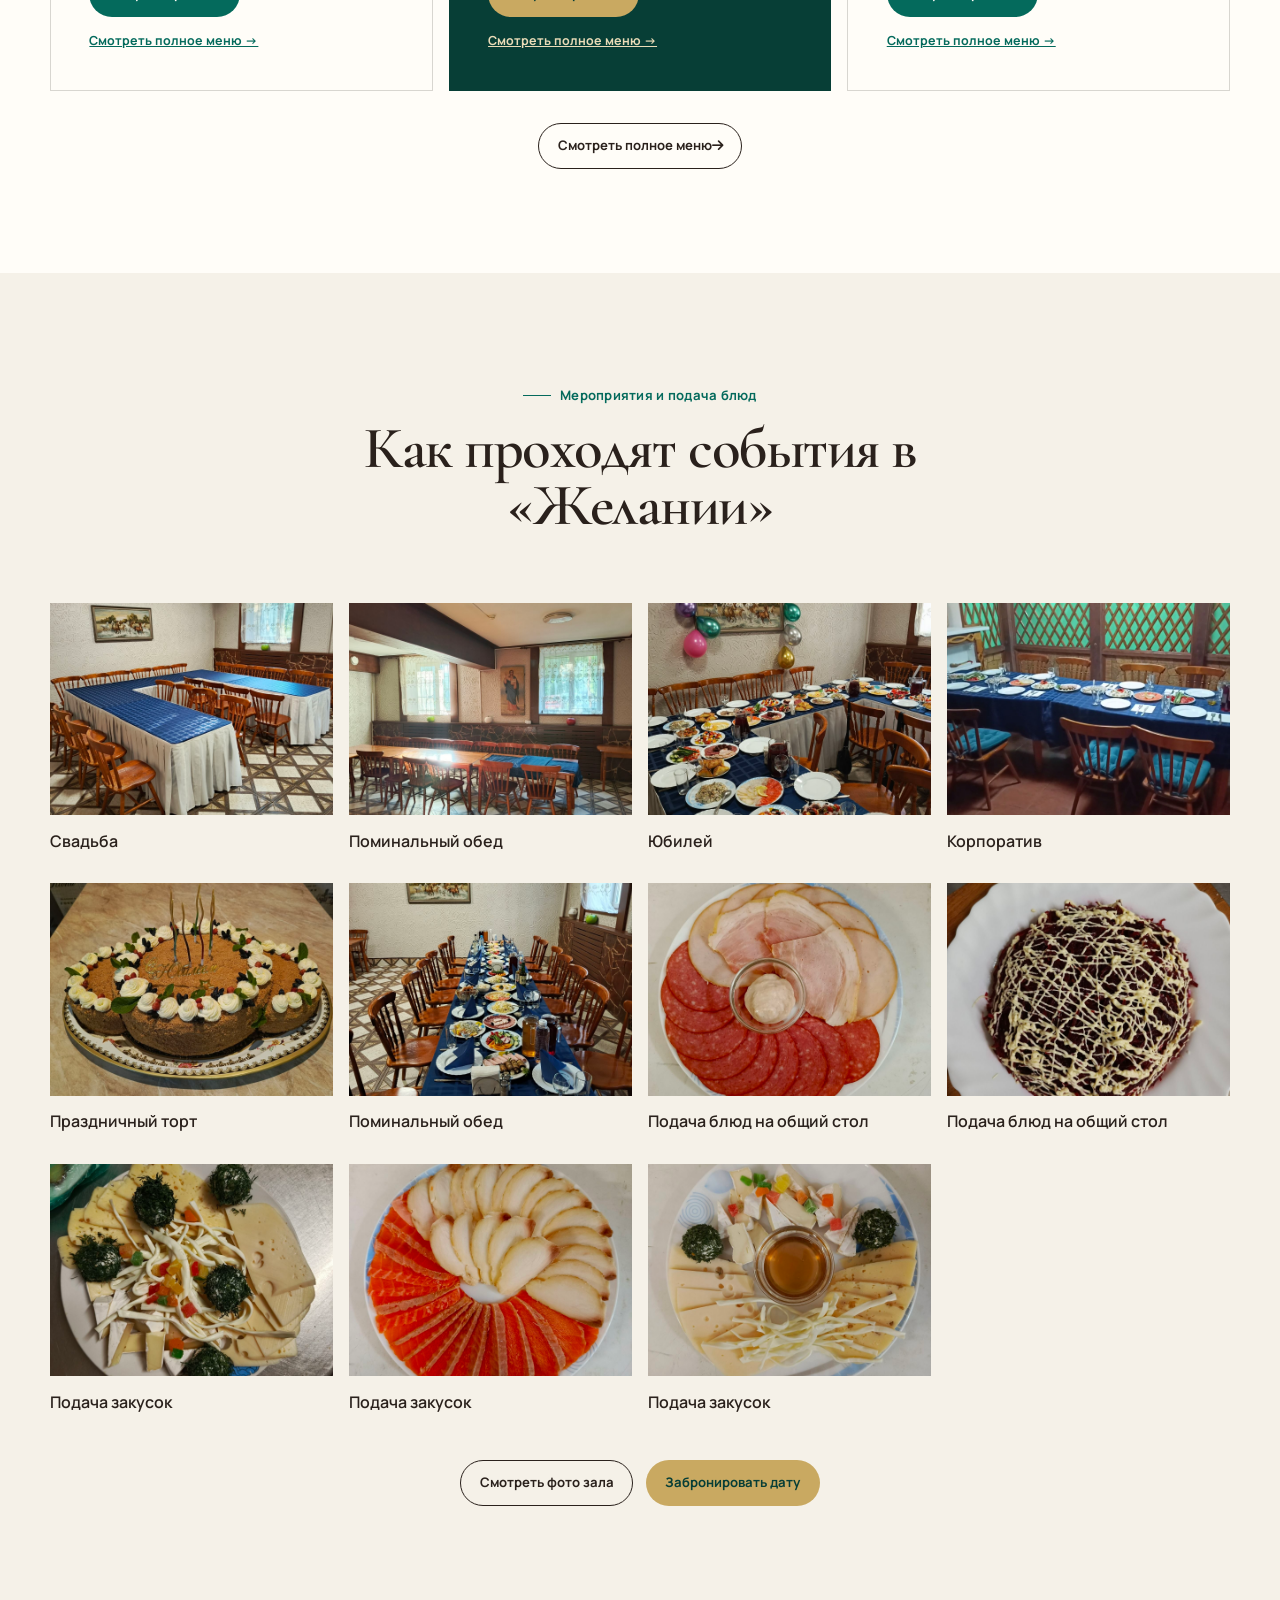
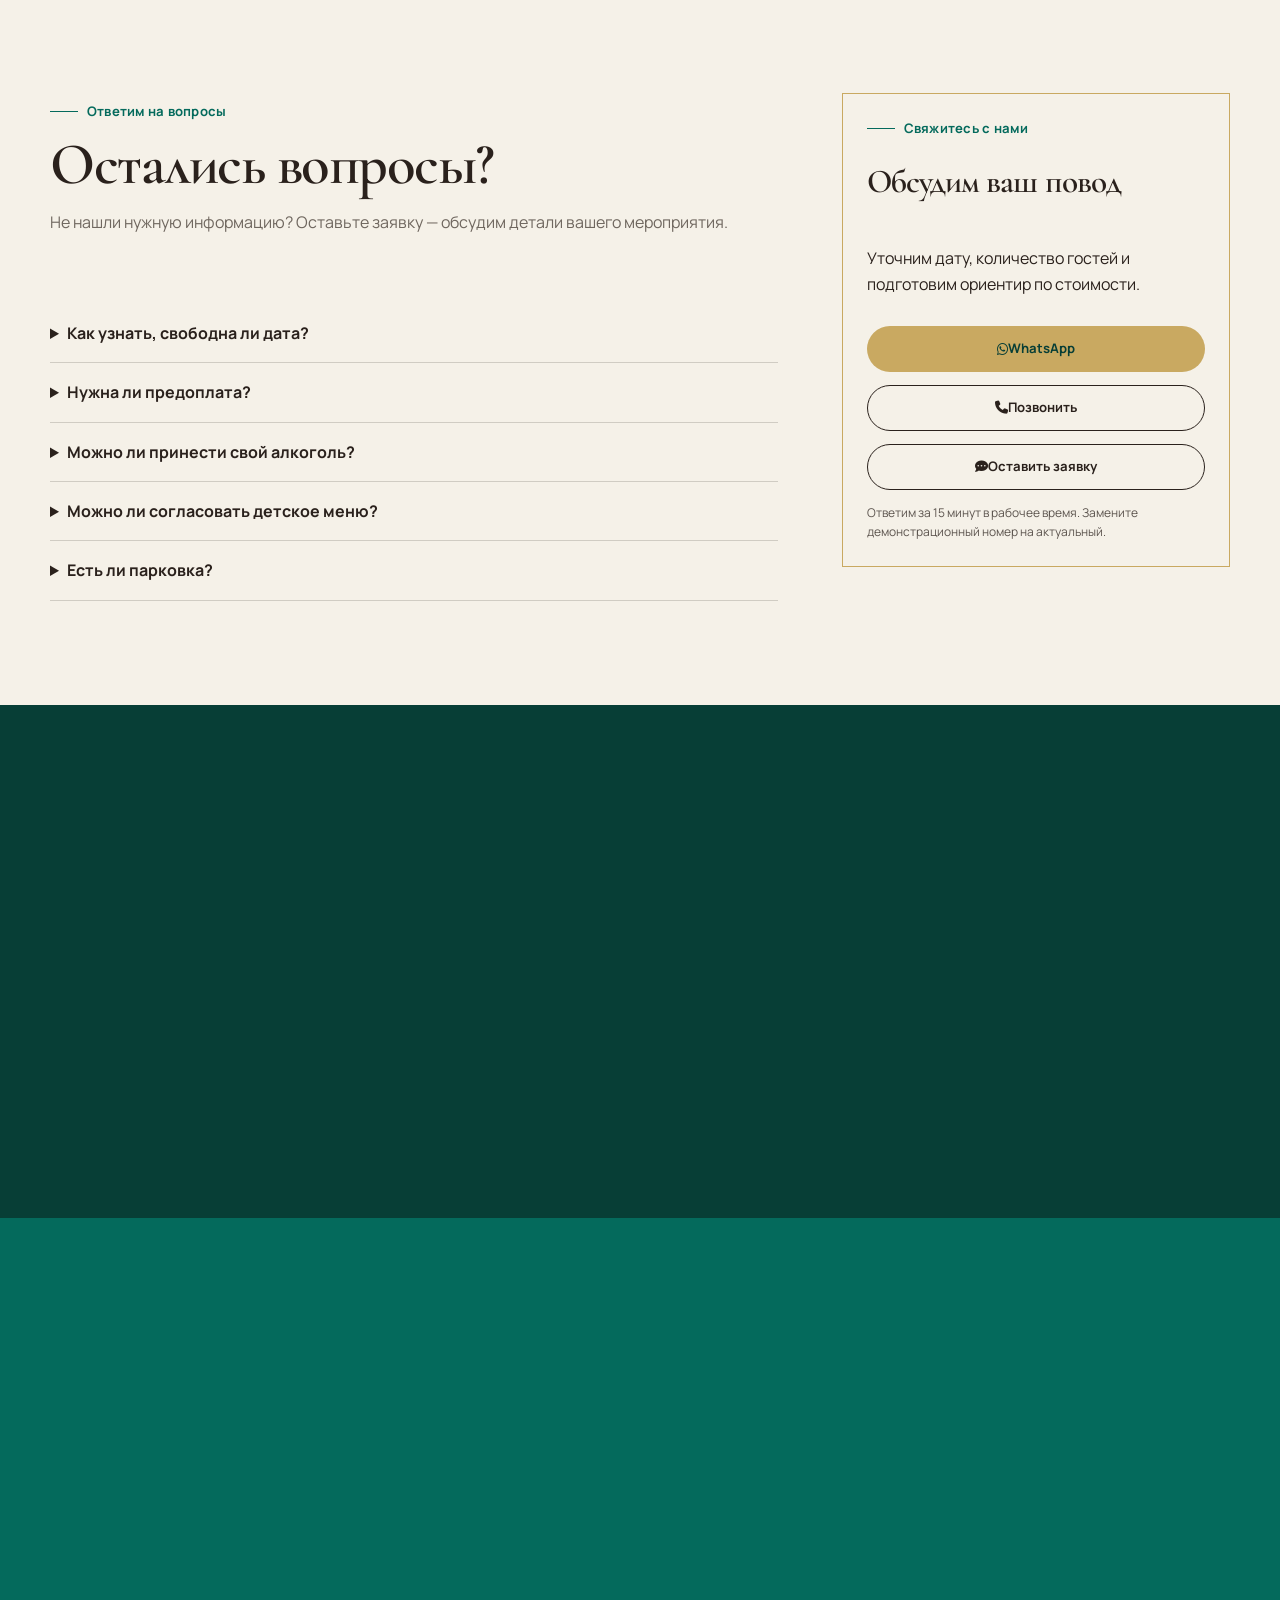
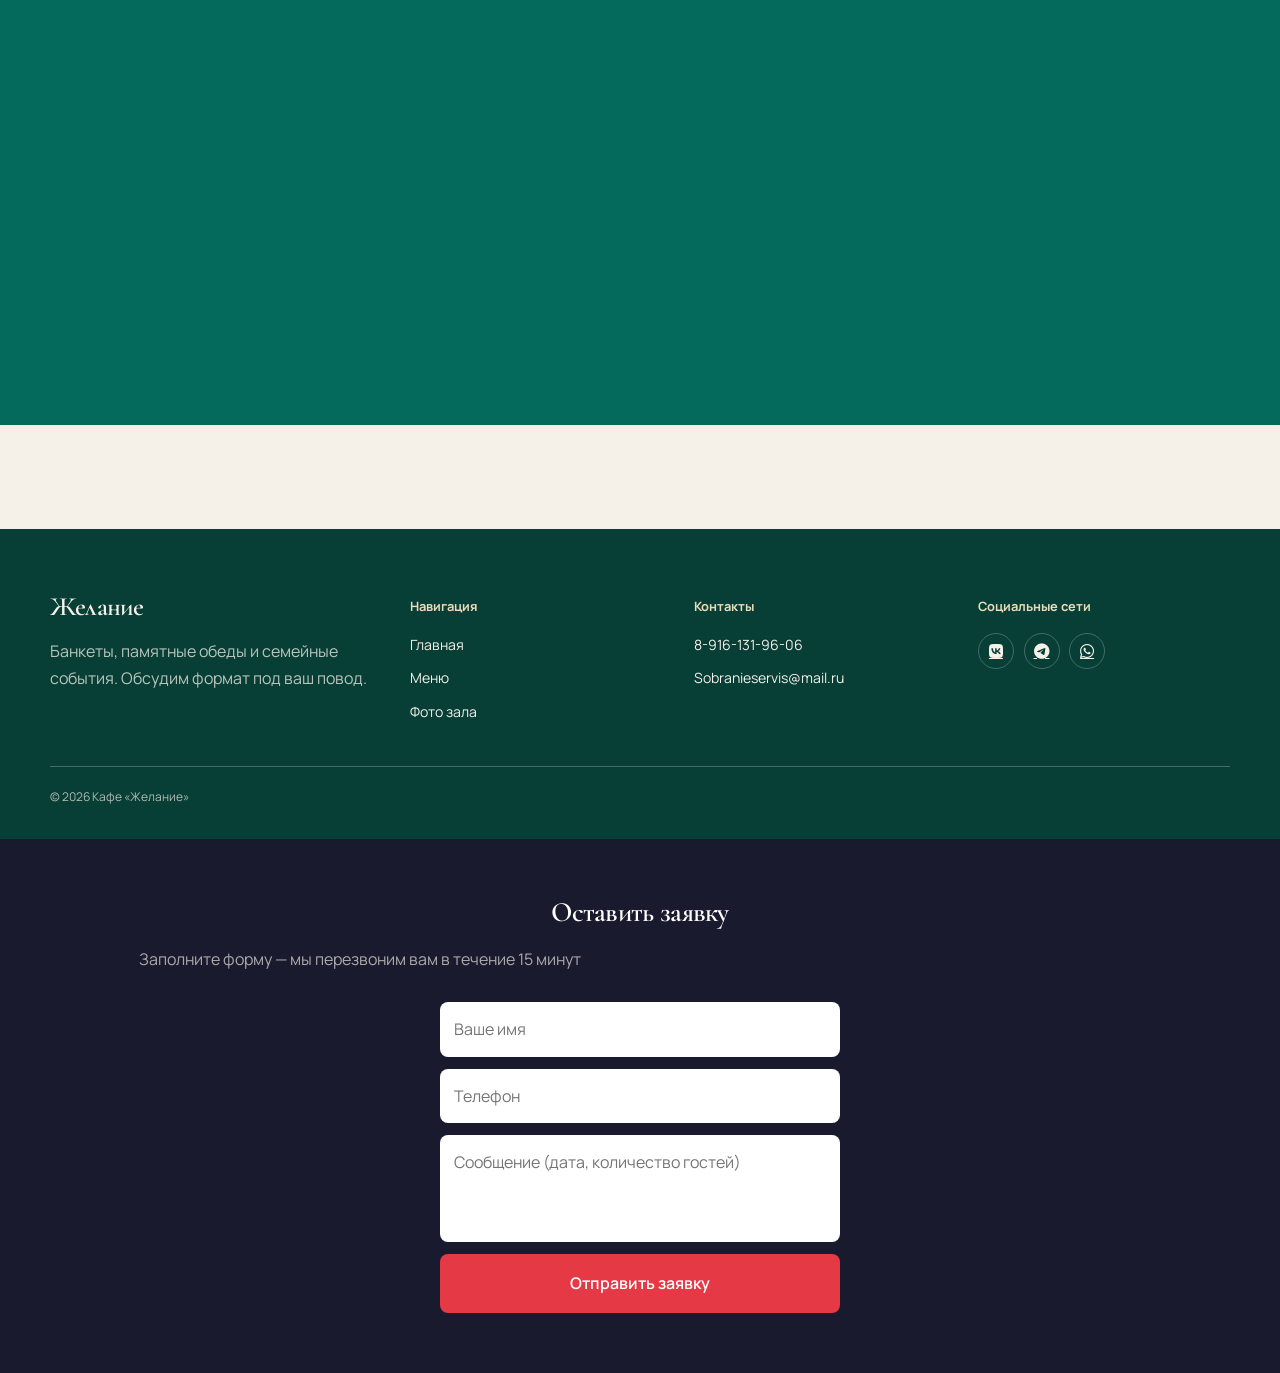
==== commit 507dd1a9: "Update index.html" ====
--- a/index.html
+++ b/index.html
@@ -136,5 +136,49 @@
 <a aria-label="Написать в WhatsApp" class="whatsapp-float" href="https://wa.me/79161319606" rel="noopener" target="_blank"><i class="fa-brands fa-whatsapp"></i></a>
 <div class="mobile-booking"><button class="button button--gold" data-modal-open="" type="button">Забронировать дату</button></div>
 <script src="assets/js/main.js"></script>
+    
+    <!-- Форма заявки -->
+<section id="contact" style="padding: 60px 20px; background: #1a1a2e; color: #fff; text-align: center;">
+  <h2 style="font-size: 28px; margin-bottom: 20px;">Оставить заявку</h2>
+  <p style="margin-bottom: 30px; color: #aaa;">Заполните форму — мы перезвоним вам в течение 15 минут</p>
+
+  <form id="contactForm" style="max-width: 400px; margin: 0 auto; display: flex; flex-direction: column; gap: 12px;">
+    <input type="text" name="name" placeholder="Ваше имя" required
+           style="padding: 14px; border-radius: 8px; border: none; font-size: 16px;">
+    <input type="tel" name="phone" placeholder="Телефон" required
+           style="padding: 14px; border-radius: 8px; border: none; font-size: 16px;">
+    <textarea name="message" placeholder="Сообщение (дата, количество гостей)" rows="3"
+              style="padding: 14px; border-radius: 8px; border: none; font-size: 16px; resize: none;"></textarea>
+    <button type="submit"
+            style="padding: 16px; background: #e63946; color: #fff; border: none; border-radius: 8px; font-size: 16px; font-weight: 600; cursor: pointer;">
+      Отправить заявку
+    </button>
+  </form>
+</section>
+
+<script>
+document.getElementById('contactForm').addEventListener('submit', async (e) => {
+  e.preventDefault();
+
+  const formData = new FormData(e.target);
+
+  try {
+    const response = await fetch('https://zhelanieform.pogreckijanton9.workers.dev/', {
+      method: 'POST',
+      body: formData,
+    });
+
+    if (response.ok) {
+      alert('Спасибо! Заявка отправлена. Мы свяжемся с вами.');
+      e.target.reset();
+    } else {
+      alert('Ошибка. Попробуйте позже.');
+    }
+  } catch (error) {
+    alert('Ошибка соединения. Попробуйте позже.');
+    console.error(error);
+  }
+});
+</script>
 </body>
 </html>
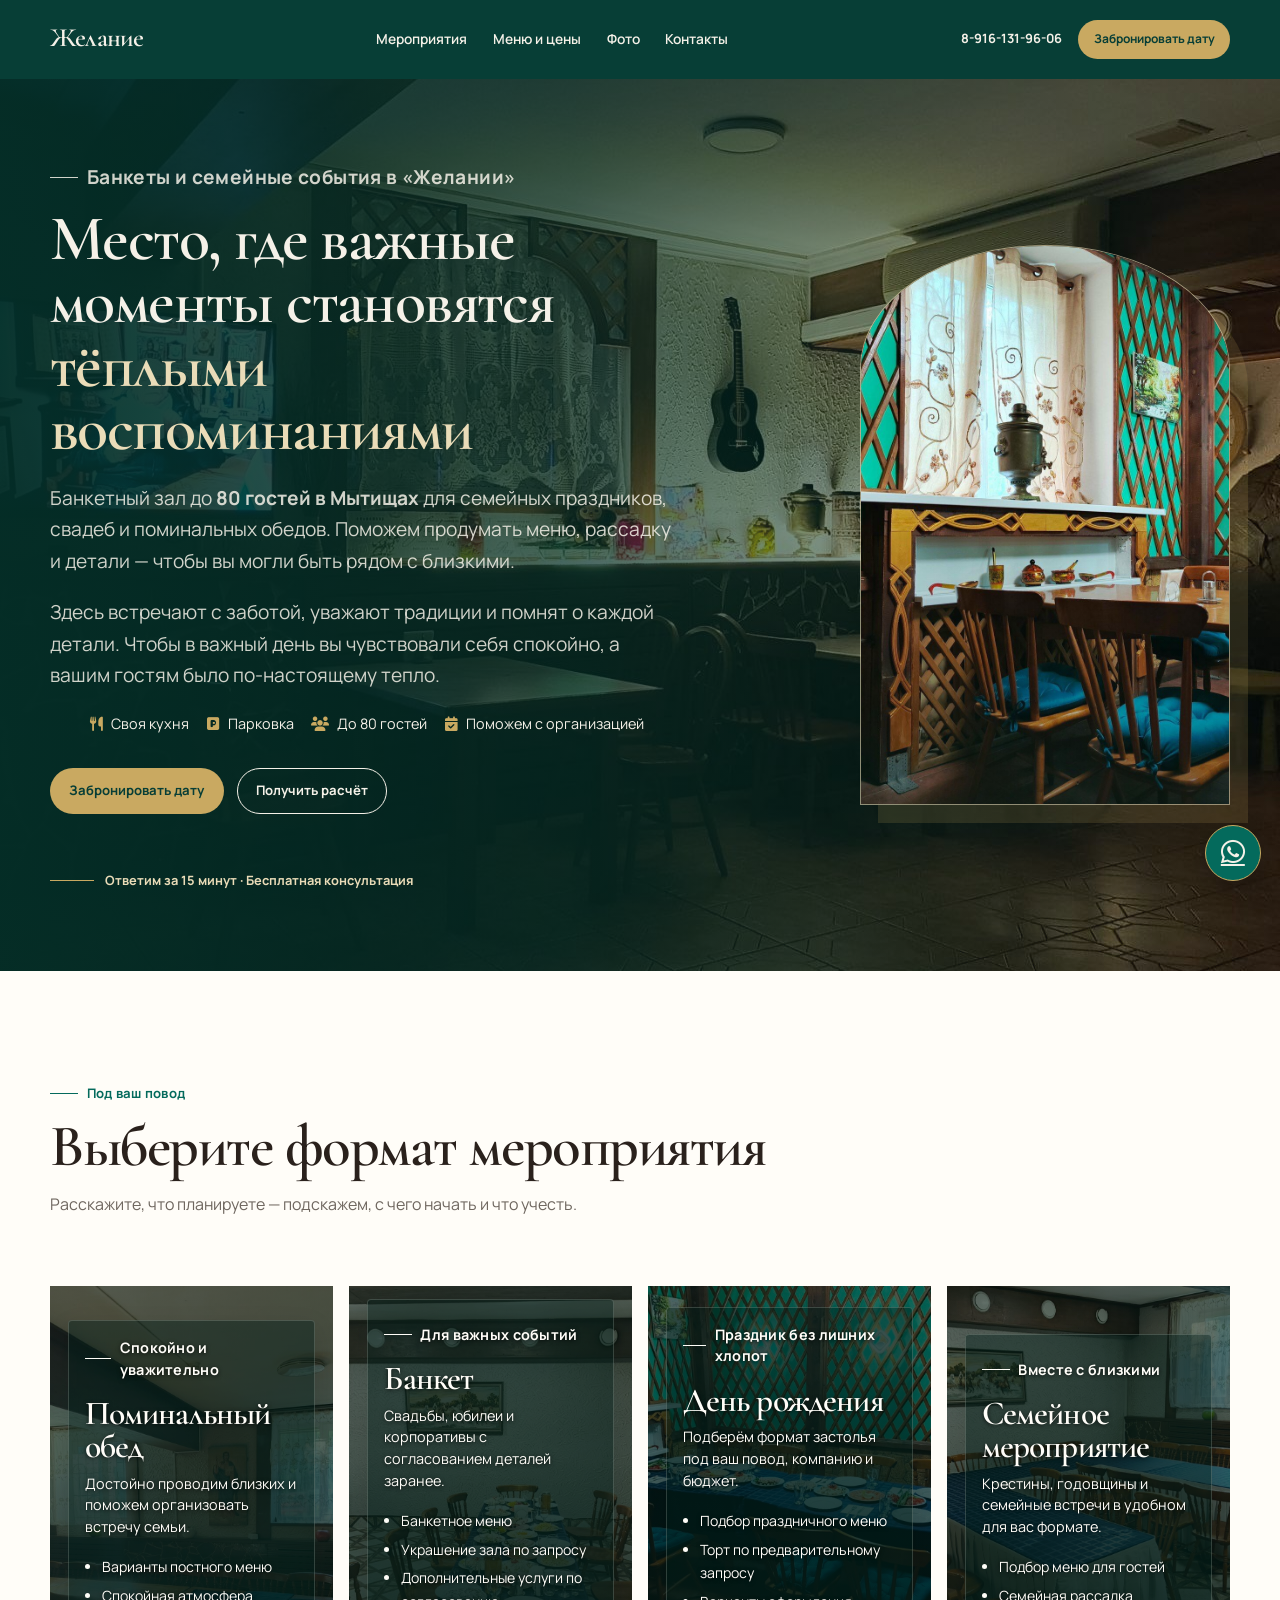
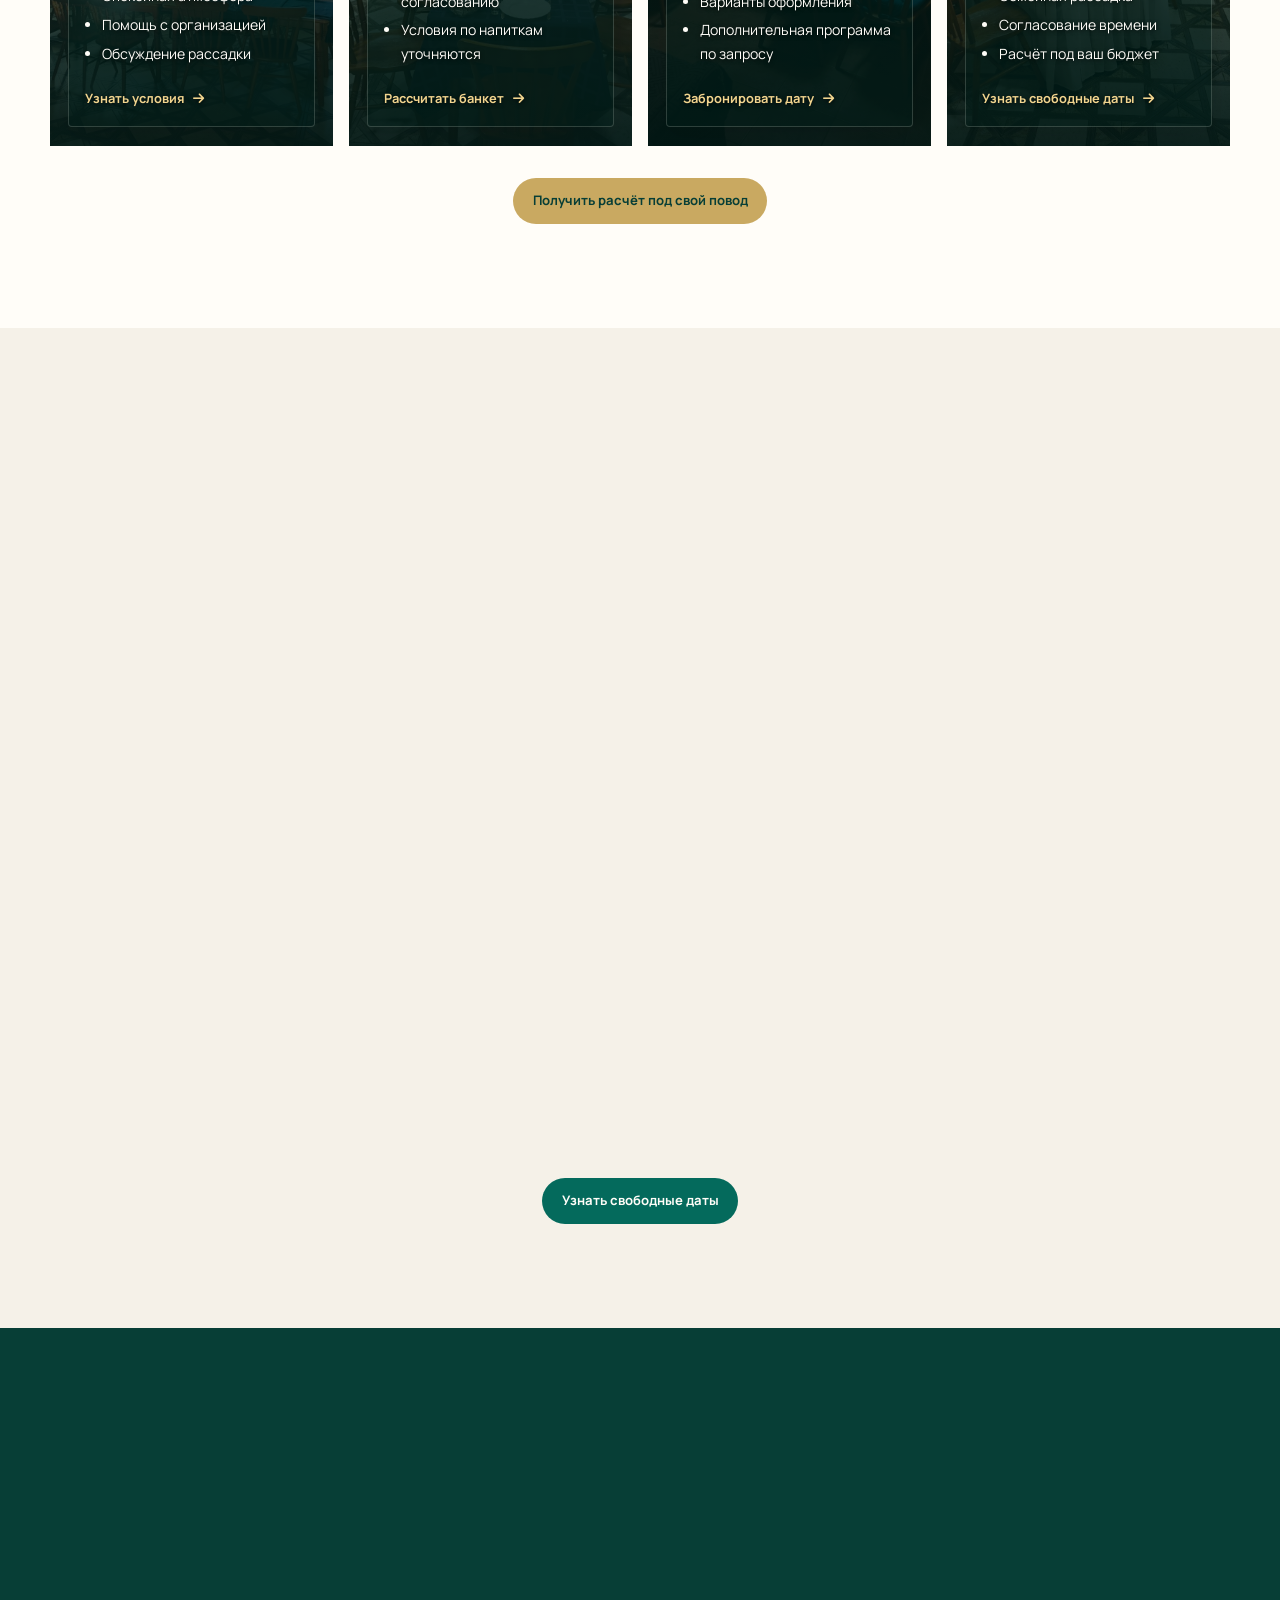
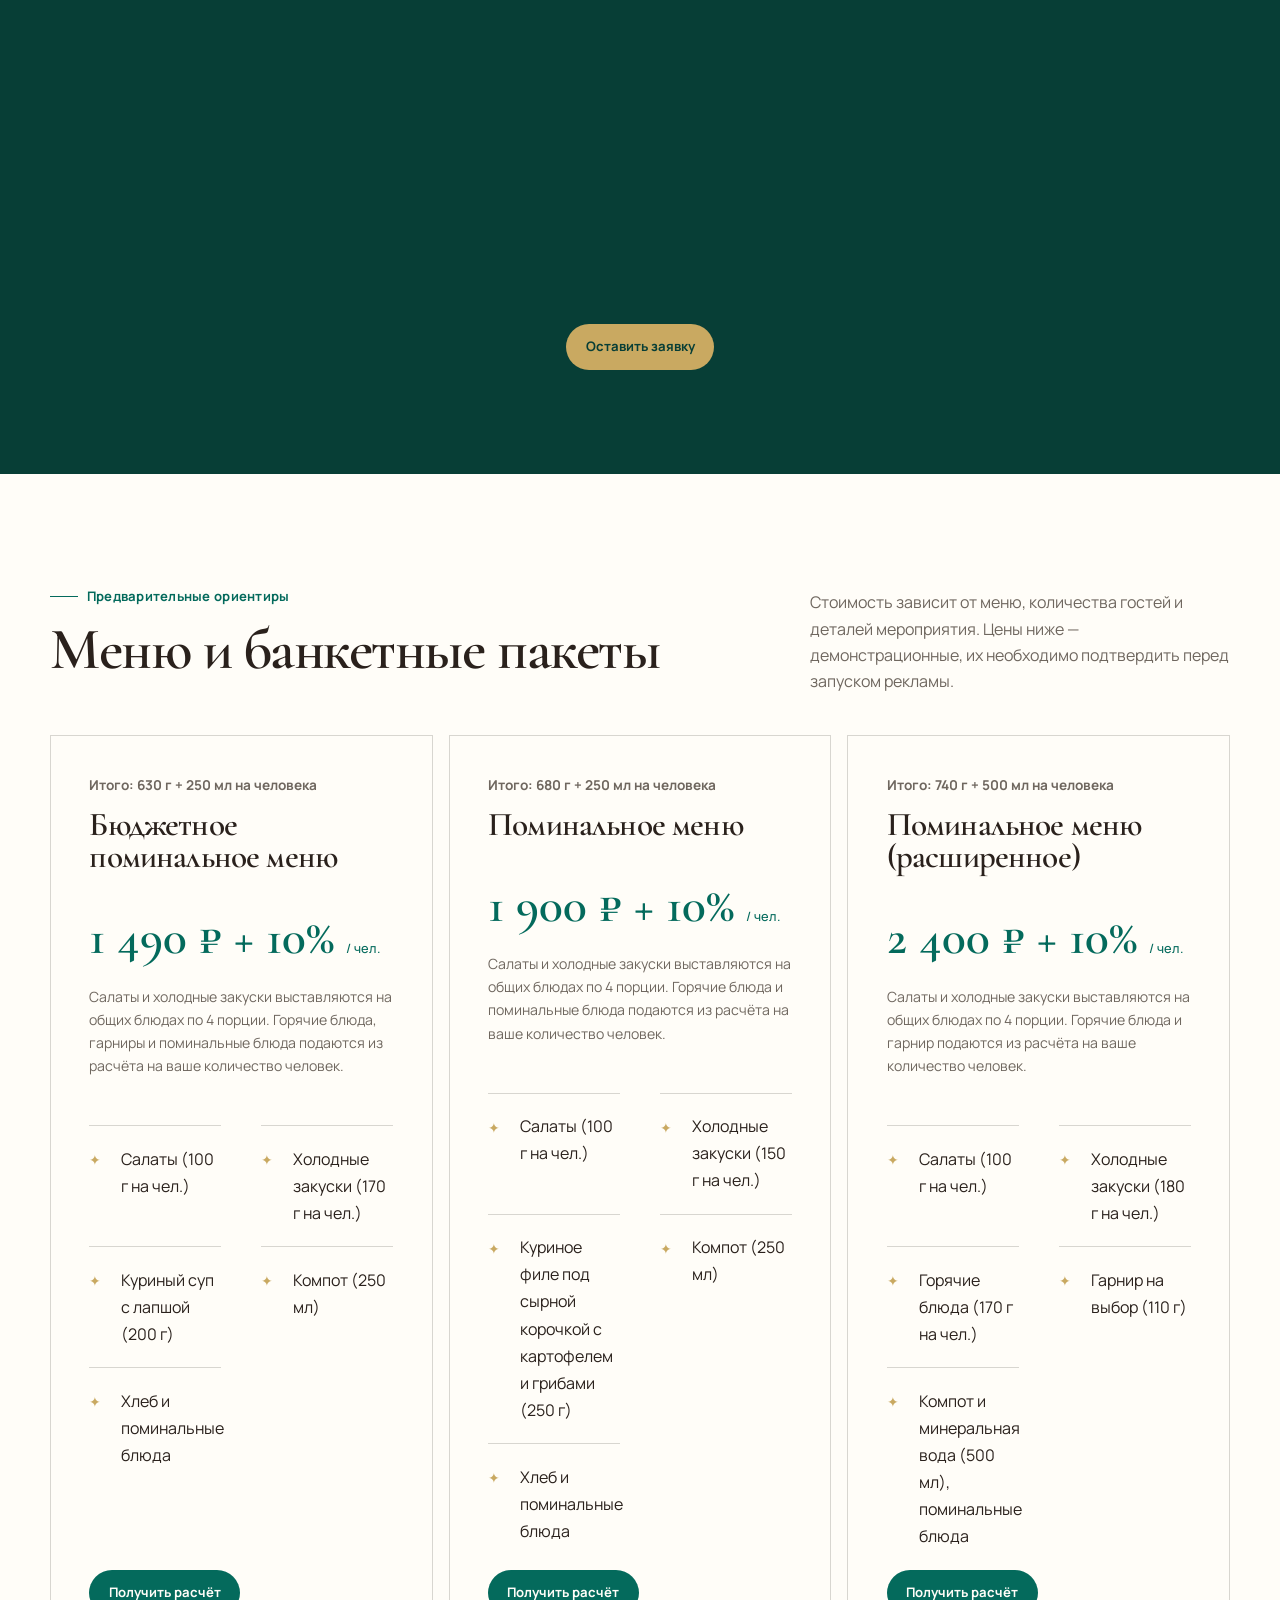
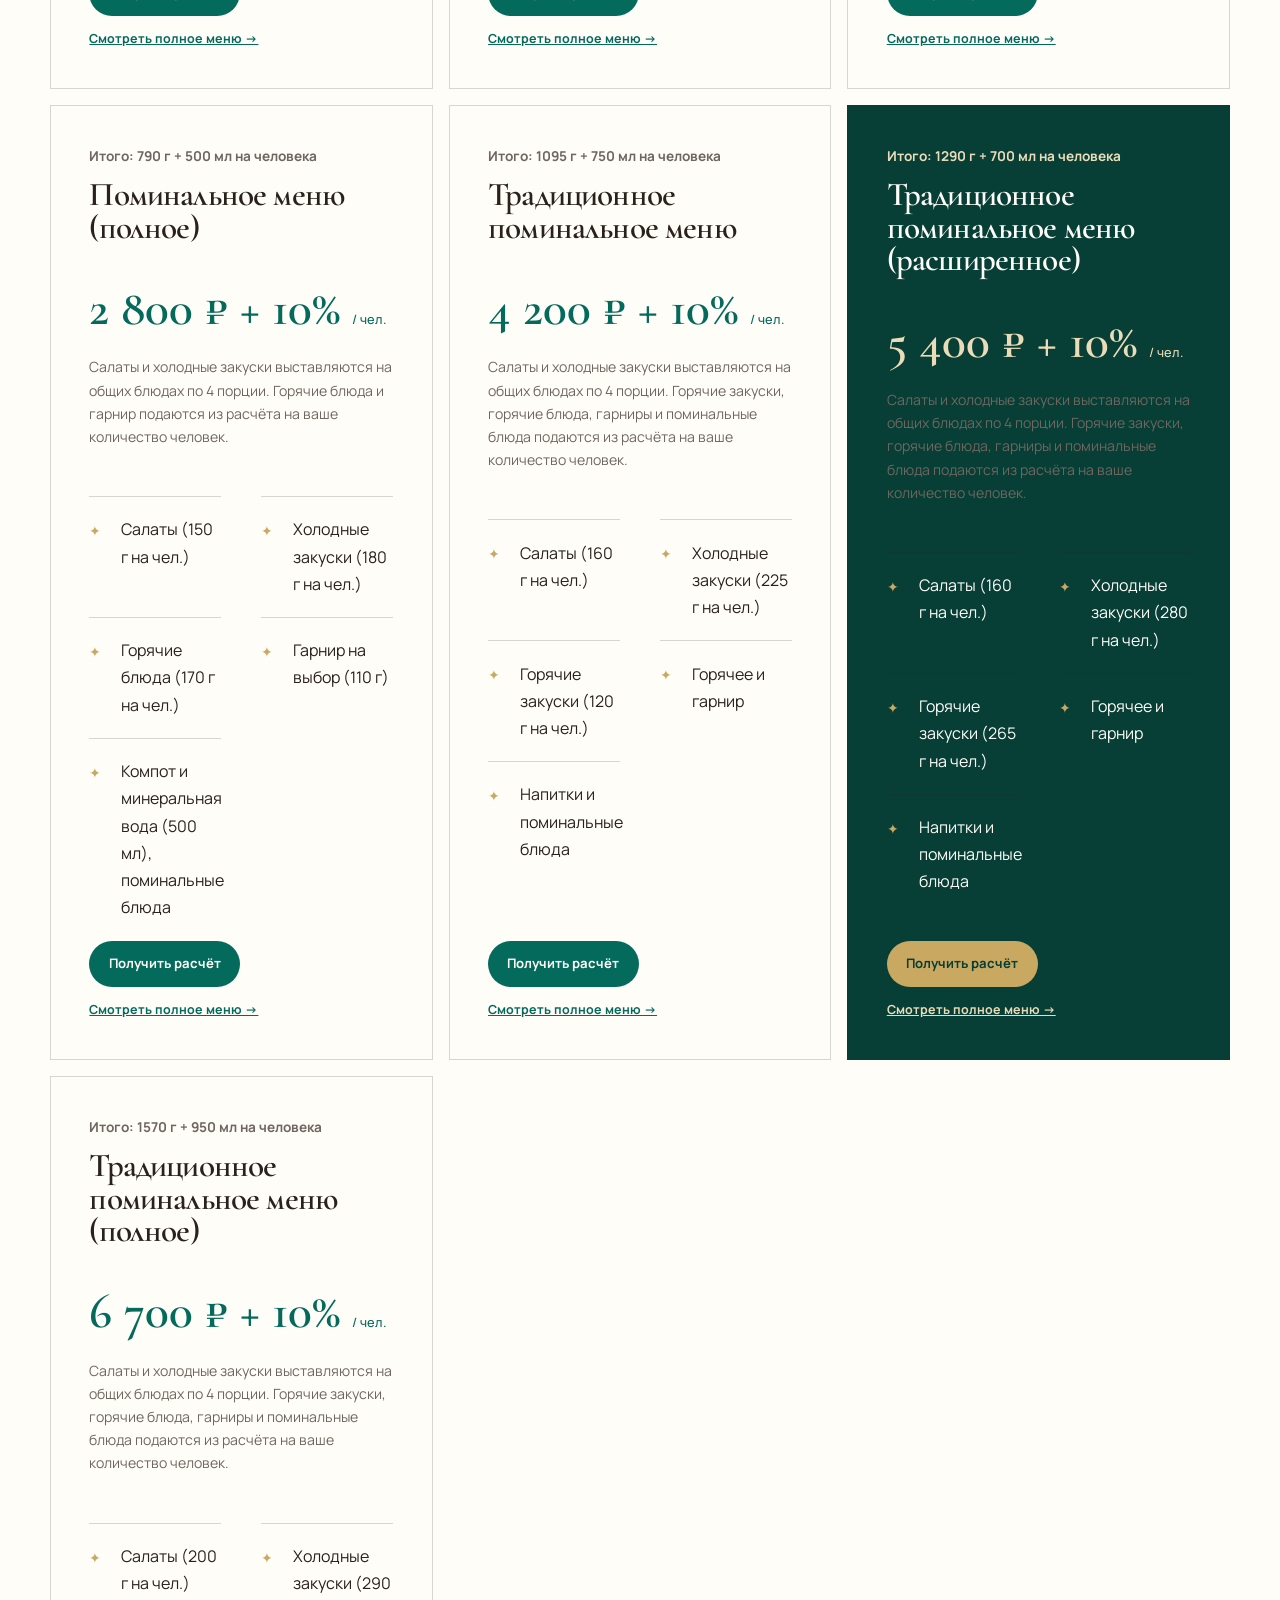
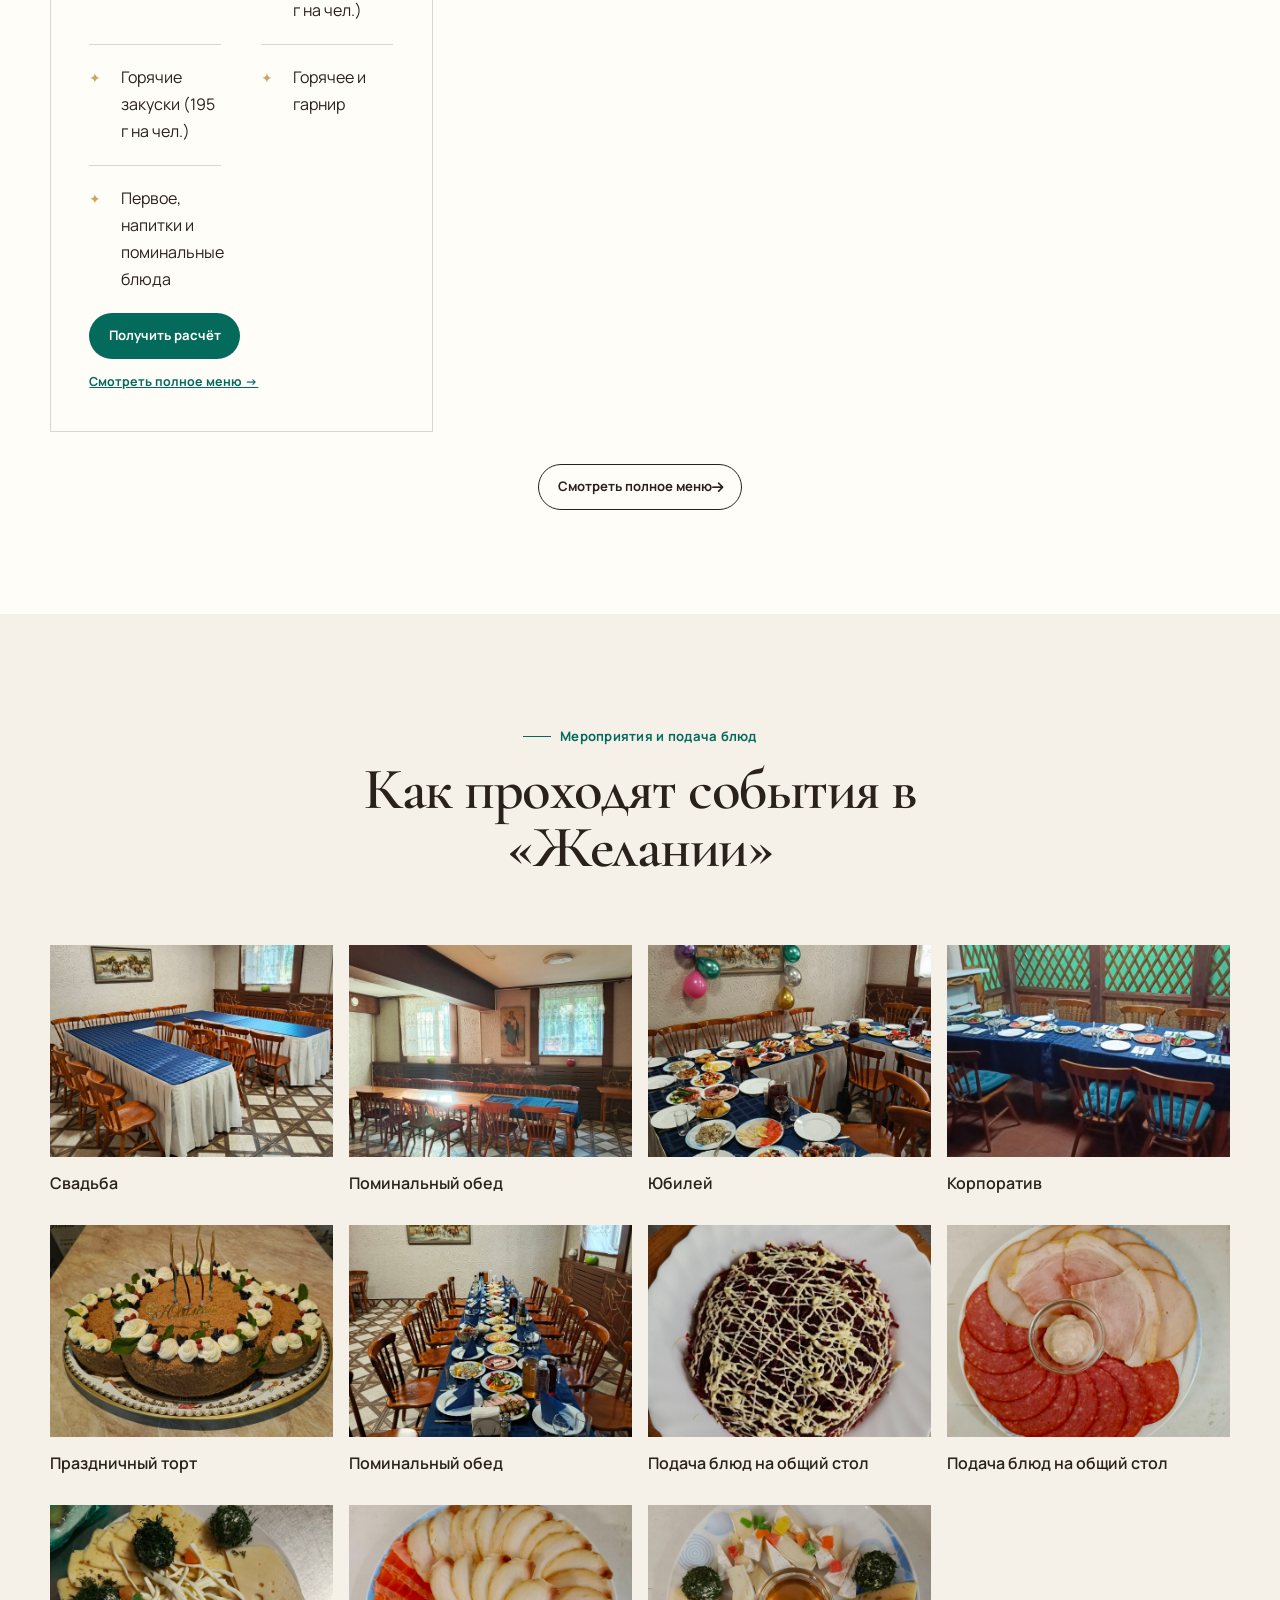
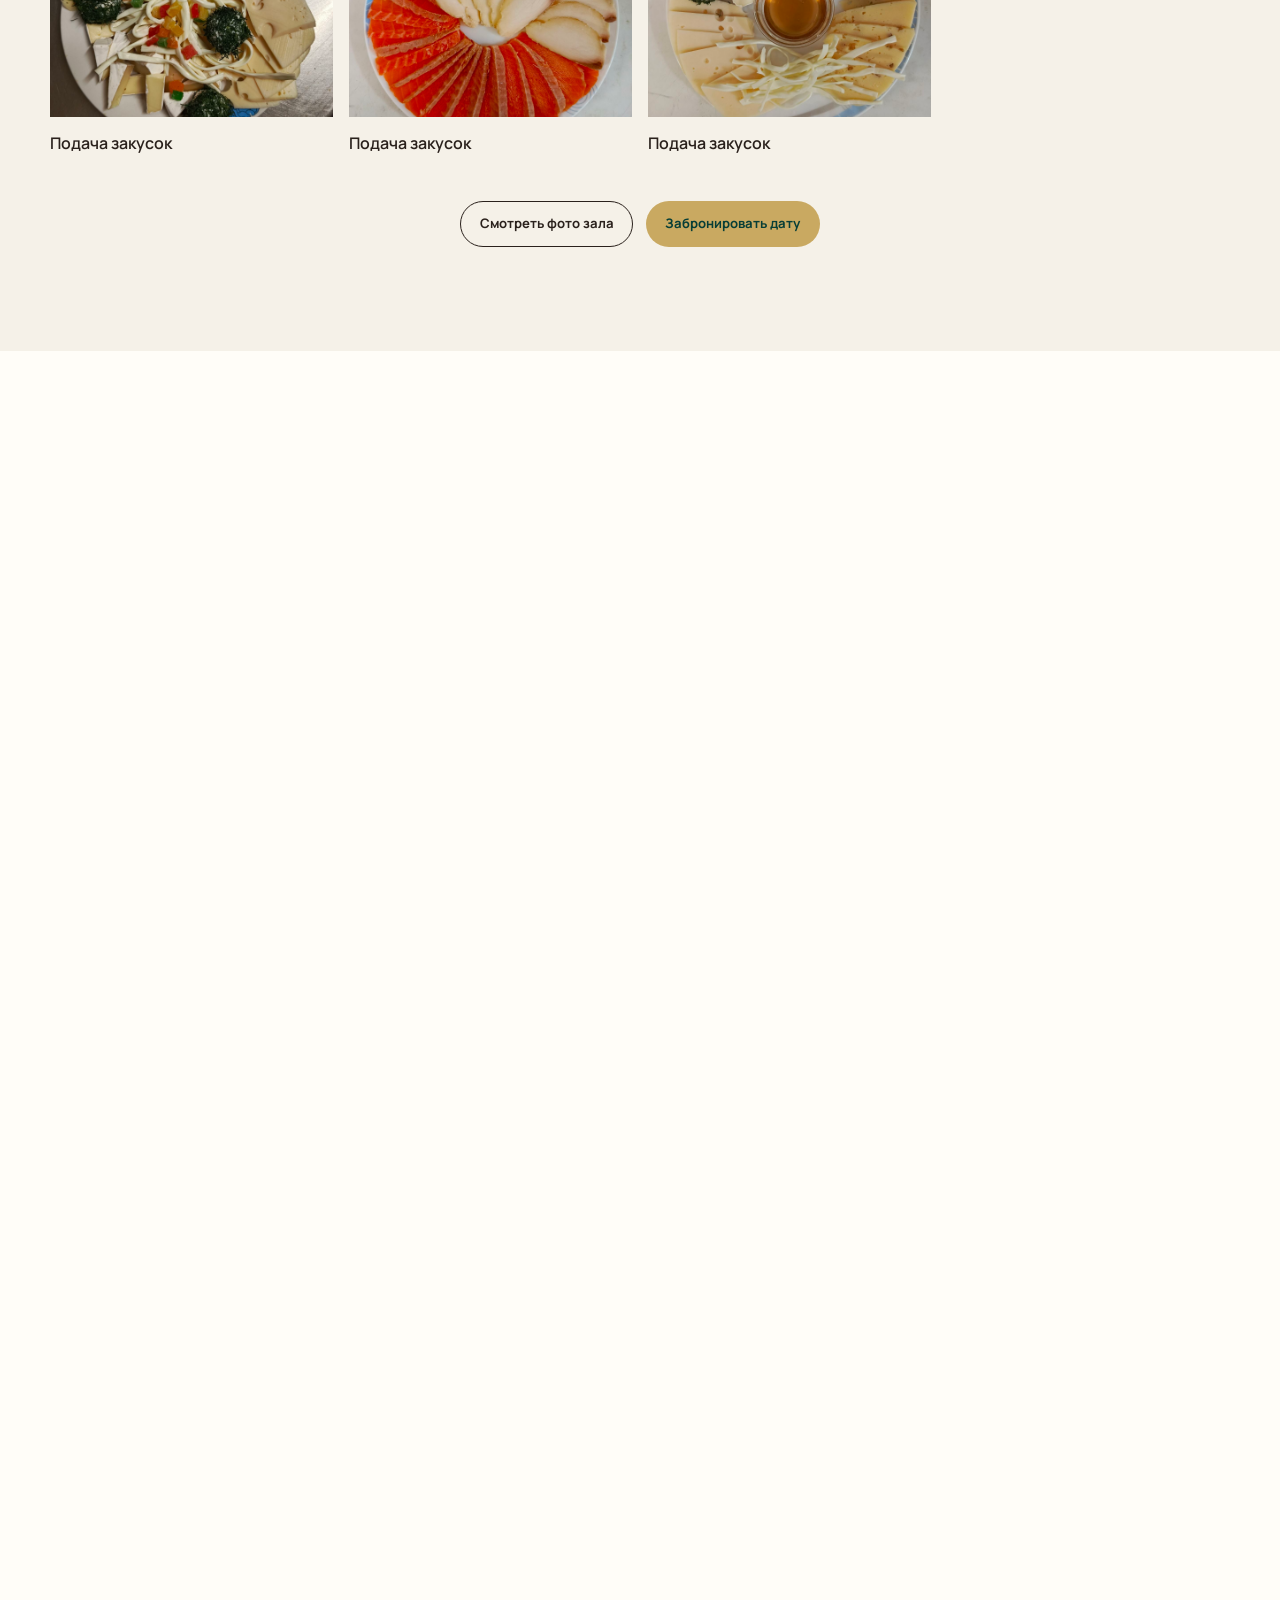
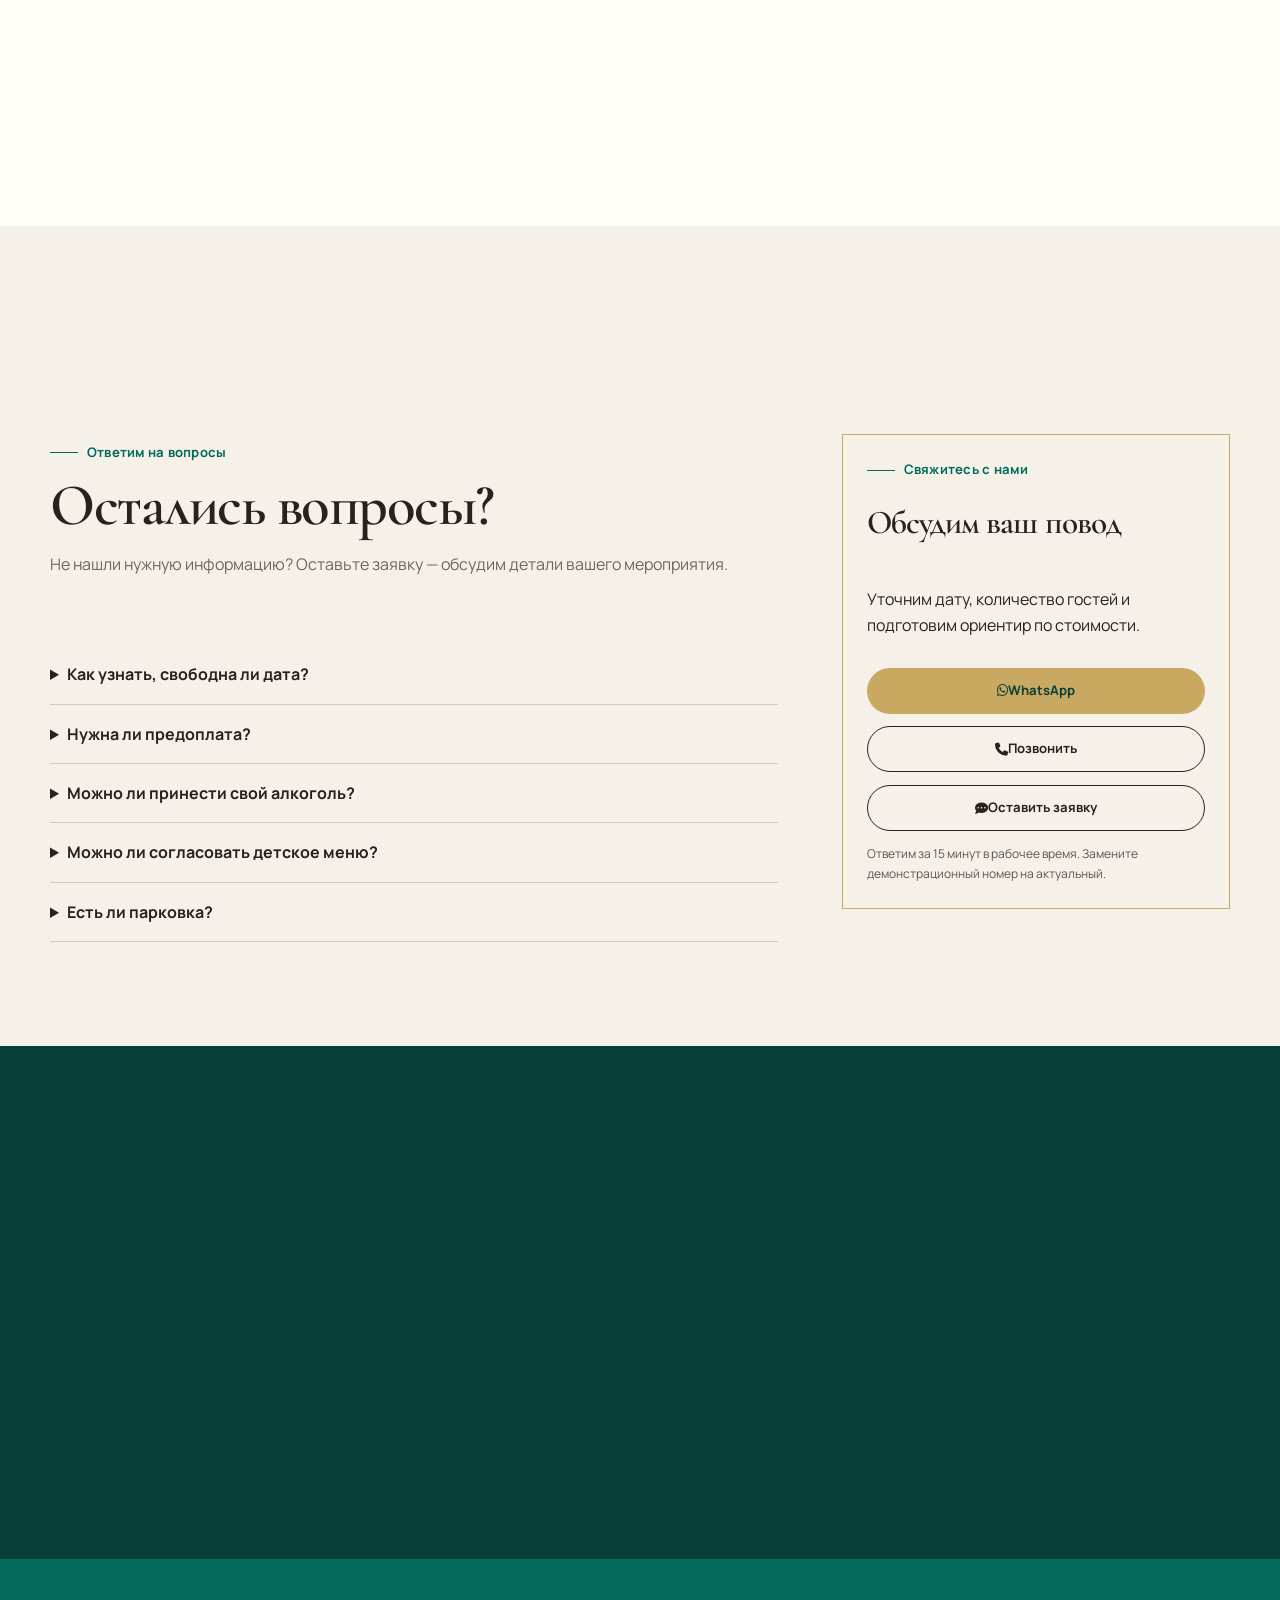
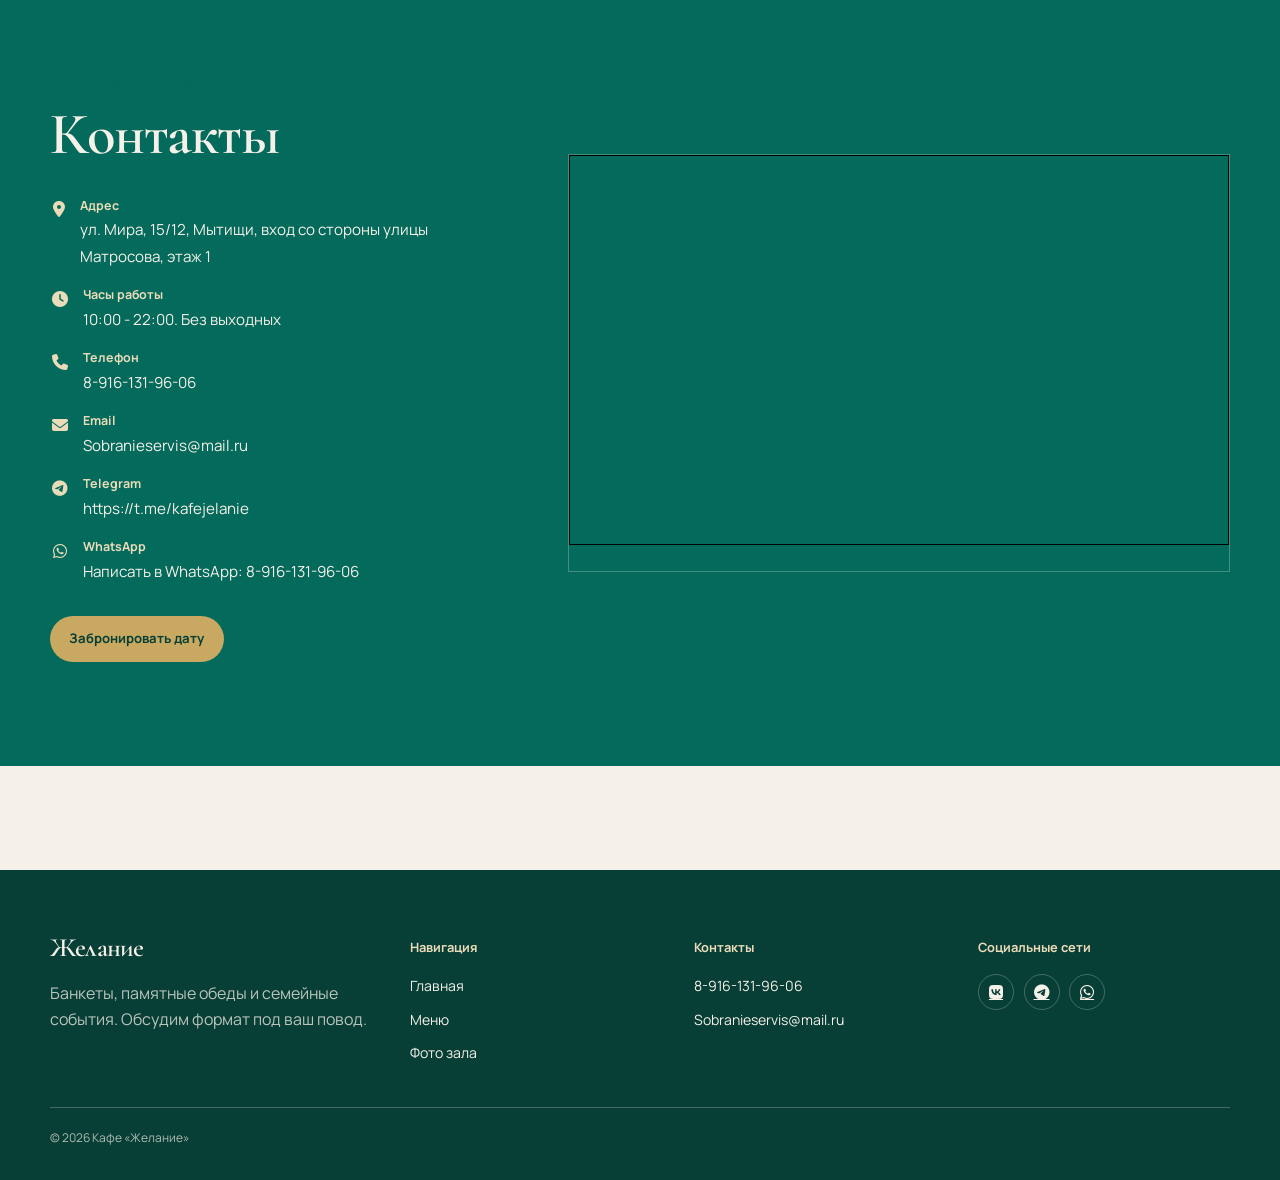
==== commit c2161dc1: "Add files via upload" ====
--- a/index.html
+++ b/index.html
@@ -1,5 +1,4 @@
 <!DOCTYPE html>
-
 <html lang="ru">
 <head>
 <meta charset="utf-8"/>
@@ -46,6 +45,7 @@
         <div class="hero-arch"><img src="image/zal2.jpg" width="740" height="1120" fetchpriority="high" alt="Заглушка фотографии банкетного зала"></div>
       </div>
     </section>
+    
 <section aria-labelledby="formats-title" class="section section--paper" id="formats"><div class="container">
 <div class="section-heading reveal"><p class="kicker">Под ваш повод</p><h2 id="formats-title">Выберите формат мероприятия</h2><p class="text-muted">Расскажите, что планируете — подскажем, с чего начать и что учесть.</p></div>
 <div class="services-grid reveal format-grid">
@@ -65,11 +65,13 @@
 <article><i class="fa-solid fa-file-contract"></i><h3>Фиксируем цену в договоре</h3><p>Стоимость закрепляем в договоре заранее — без сюрпризов в день мероприятия. Понятные условия до подписания.</p></article>
 </div><div class="gallery-link"><button class="button button--primary" data-modal-open="" type="button">Узнать свободные даты</button></div></div></section>
 <section aria-labelledby="steps-title" class="section section--dark"><div class="container"><div class="section-heading reveal"><p class="kicker">Всё по шагам</p><h2 id="steps-title">Как проходит организация</h2><p>Поможем пройти путь от первого вопроса до подготовленного зала.</p></div><div class="steps-grid reveal"><article><span>01</span><h3>Оставляете заявку</h3><p>Сообщите повод, дату и удобный способ связи — перезвоним в течение 15 минут.</p></article><article><span>02</span><h3>Обсуждаем детали и бюджет</h3><p>Уточним количество гостей, формат и ориентир по стоимости. Без обязательств.</p></article><article><span>03</span><h3>Подбираем меню и формат</h3><p>Предложим варианты меню под повод и бюджет. Согласуем рассадку и тайминг.</p></article><article><span>04</span><h3>Фиксируем дату</h3><p>Закрепляем дату и стоимость в договоре. Готовим зал к вашему мероприятию.</p></article></div><div class="gallery-link"><button class="button button--gold" data-modal-open="" type="button">Оставить заявку</button></div></div></section>
-<section aria-labelledby="packages-title" class="section section--paper" id="packages"><div class="container"><div class="package-intro reveal"><div><p class="kicker">Предварительные ориентиры</p><h2 id="packages-title">Меню и банкетные пакеты</h2></div><p>Стоимость зависит от меню, количества гостей и деталей мероприятия. Цены ниже — демонстрационные, их необходимо подтвердить перед запуском рекламы.</p></div><div class="packages-grid reveal">
+<section aria-labelledby="packages-title" class="section section--paper" id="packages"><div class="container"><div class="package-intro reveal"><div><p class="kicker">Предварительные ориентиры</p><h2 id="packages-title">Меню и банкетные пакеты</h2></div><p>Стоимость зависит от меню, количества гостей и деталей мероприятия. Цены ниже — демонстрационные, их необходимо подтвердить перед запуском рекламы.</p></div><div class="packages-grid reveal"><article class="package-card"><p class="package-label">Итого: 630 г + 250 мл на человека</p><h3>Бюджетное поминальное меню</h3><p class="package-price">1 490 ₽ + 10% <small>/ чел.</small></p><p class="text-muted" style="margin:0 0 1rem;font-size:.88rem;">Салаты и холодные закуски выставляются на общих блюдах по 4 порции. Горячие блюда, гарниры и поминальные блюда подаются из расчёта на ваше количество человек.</p><ul class="package-list"><li>Салаты (100 г на чел.)</li><li>Холодные закуски (170 г на чел.)</li><li>Куриный суп с лапшой (200 г)</li><li>Компот (250 мл)</li><li>Хлеб и поминальные блюда</li></ul><button class="button button--primary" data-modal-open="" data-request="Бюджетное поминальное меню 1 490 ₽" type="button">Получить расчёт</button><p style="margin:.85rem 0 0;font-size:.78rem;"><a href="menu.html" style="color:var(--emerald);font-weight:700;">Смотреть полное меню →</a></p></article>
+<article class="package-card"><p class="package-label">Итого: 680 г + 250 мл на человека</p><h3>Поминальное меню</h3><p class="package-price">1 900 ₽ + 10% <small>/ чел.</small></p><p class="text-muted" style="margin:0 0 1rem;font-size:.88rem;">Салаты и холодные закуски выставляются на общих блюдах по 4 порции. Горячие блюда и поминальные блюда подаются из расчёта на ваше количество человек.</p><ul class="package-list"><li>Салаты (100 г на чел.)</li><li>Холодные закуски (150 г на чел.)</li><li>Куриное филе под сырной корочкой с картофелем и грибами (250 г)</li><li>Компот (250 мл)</li><li>Хлеб и поминальные блюда</li></ul><button class="button button--primary" data-modal-open="" data-request="Поминальное меню 1 900 ₽" type="button">Получить расчёт</button><p style="margin:.85rem 0 0;font-size:.78rem;"><a href="menu.html" style="color:var(--emerald);font-weight:700;">Смотреть полное меню →</a></p></article>
+<article class="package-card"><p class="package-label">Итого: 740 г + 500 мл на человека</p><h3>Поминальное меню (расширенное)</h3><p class="package-price">2 400 ₽ + 10% <small>/ чел.</small></p><p class="text-muted" style="margin:0 0 1rem;font-size:.88rem;">Салаты и холодные закуски выставляются на общих блюдах по 4 порции. Горячие блюда и гарнир подаются из расчёта на ваше количество человек.</p><ul class="package-list"><li>Салаты (100 г на чел.)</li><li>Холодные закуски (180 г на чел.)</li><li>Горячие блюда (170 г на чел.)</li><li>Гарнир на выбор (110 г)</li><li>Компот и минеральная вода (500 мл), поминальные блюда</li></ul><button class="button button--primary" data-modal-open="" data-request="Поминальное меню 2 400 ₽" type="button">Получить расчёт</button><p style="margin:.85rem 0 0;font-size:.78rem;"><a href="menu.html" style="color:var(--emerald);font-weight:700;">Смотреть полное меню →</a></p></article>
+<article class="package-card"><p class="package-label">Итого: 790 г + 500 мл на человека</p><h3>Поминальное меню (полное)</h3><p class="package-price">2 800 ₽ + 10% <small>/ чел.</small></p><p class="text-muted" style="margin:0 0 1rem;font-size:.88rem;">Салаты и холодные закуски выставляются на общих блюдах по 4 порции. Горячие блюда и гарнир подаются из расчёта на ваше количество человек.</p><ul class="package-list"><li>Салаты (150 г на чел.)</li><li>Холодные закуски (180 г на чел.)</li><li>Горячие блюда (170 г на чел.)</li><li>Гарнир на выбор (110 г)</li><li>Компот и минеральная вода (500 мл), поминальные блюда</li></ul><button class="button button--primary" data-modal-open="" data-request="Поминальное меню 2 800 ₽" type="button">Получить расчёт</button><p style="margin:.85rem 0 0;font-size:.78rem;"><a href="menu.html" style="color:var(--emerald);font-weight:700;">Смотреть полное меню →</a></p></article>
 <article class="package-card"><p class="package-label">Итого: 1095 г + 750 мл на человека</p><h3>Традиционное поминальное меню</h3><p class="package-price">4 200 ₽ + 10% <small>/ чел.</small></p><p class="text-muted" style="margin:0 0 1rem;font-size:.88rem;">Салаты и холодные закуски выставляются на общих блюдах по 4 порции. Горячие закуски, горячие блюда, гарниры и поминальные блюда подаются из расчёта на ваше количество человек.</p><ul class="package-list"><li>Салаты (160 г на чел.)</li><li>Холодные закуски (225 г на чел.)</li><li>Горячие закуски (120 г на чел.)</li><li>Горячее и гарнир</li><li>Напитки и поминальные блюда</li></ul><button class="button button--primary" data-modal-open="" data-request="Традиционное поминальное меню" type="button">Получить расчёт</button><p style="margin:.85rem 0 0;font-size:.78rem;"><a href="menu.html" style="color:var(--emerald);font-weight:700;">Смотреть полное меню →</a></p></article>
 <article class="package-card package-card--featured"><p class="package-label">Итого: 1290 г + 700 мл на человека</p><h3>Традиционное поминальное меню (расширенное)</h3><p class="package-price">5 400 ₽ + 10% <small>/ чел.</small></p><p class="text-muted" style="margin:0 0 1rem;font-size:.88rem;">Салаты и холодные закуски выставляются на общих блюдах по 4 порции. Горячие закуски, горячие блюда, гарниры и поминальные блюда подаются из расчёта на ваше количество человек.</p><ul class="package-list"><li>Салаты (160 г на чел.)</li><li>Холодные закуски (280 г на чел.)</li><li>Горячие закуски (265 г на чел.)</li><li>Горячее и гарнир</li><li>Напитки и поминальные блюда</li></ul><button class="button button--gold" data-modal-open="" data-request="Традиционное поминальное меню (расширенное)" type="button">Получить расчёт</button><p style="margin:.85rem 0 0;font-size:.78rem;"><a href="menu.html" style="color:var(--gold-pale);font-weight:700;">Смотреть полное меню →</a></p></article>
-<article class="package-card"><p class="package-label">Итого: 1570 г + 950 мл на человека</p><h3>Традиционное поминальное меню (полное)</h3><p class="package-price">6 700 ₽ + 10% <small>/ чел.</small></p><p class="text-muted" style="margin:0 0 1rem;font-size:.88rem;">Салаты и холодные закуски выставляются на общих блюдах по 4 порции. Горячие закуски, горячие блюда, гарниры и поминальные блюда подаются из расчёта на ваше количество человек.</p><ul class="package-list"><li>Салаты (200 г на чел.)</li><li>Холодные закуски (290 г на чел.)</li><li>Горячие закуски (195 г на чел.)</li><li>Горячее и гарнир</li><li>Первое, напитки и поминальные блюда</li></ul><button class="button button--primary" data-modal-open="" data-request="Традиционное поминальное меню (полное)" type="button">Получить расчёт</button><p style="margin:.85rem 0 0;font-size:.78rem;"><a href="menu.html" style="color:var(--emerald);font-weight:700;">Смотреть полное меню →</a></p></article>
-</div><div class="gallery-link"><a class="button button--outline" href="menu.html">Смотреть полное меню <i class="fa-solid fa-arrow-right"></i></a></div></div></section>
+<article class="package-card"><p class="package-label">Итого: 1570 г + 950 мл на человека</p><h3>Традиционное поминальное меню (полное)</h3><p class="package-price">6 700 ₽ + 10% <small>/ чел.</small></p><p class="text-muted" style="margin:0 0 1rem;font-size:.88rem;">Салаты и холодные закуски выставляются на общих блюдах по 4 порции. Горячие закуски, горячие блюда, гарниры и поминальные блюда подаются из расчёта на ваше количество человек.</p><ul class="package-list"><li>Салаты (200 г на чел.)</li><li>Холодные закуски (290 г на чел.)</li><li>Горячие закуски (195 г на чел.)</li><li>Горячее и гарнир</li><li>Первое, напитки и поминальные блюда</li></ul><button class="button button--primary" data-modal-open="" data-request="Традиционное поминальное меню (полное)" type="button">Получить расчёт</button><p style="margin:.85rem 0 0;font-size:.78rem;"><a href="menu.html" style="color:var(--emerald);font-weight:700;">Смотреть полное меню →</a></p></article></div><div class="gallery-link"><a class="button button--outline" href="menu.html">Смотреть полное меню <i class="fa-solid fa-arrow-right"></i></a></div></div></section>
 <section aria-labelledby="gallery-title" class="section" id="gallery"><div class="container"><div class="section-heading section-heading--center reveal"><p class="kicker">Мероприятия и подача блюд</p><h2 id="gallery-title">Как проходят события в «Желании»</h2></div>
     
     <div class="event-gallery reveal">
@@ -79,8 +81,8 @@
         <figure><img alt="Заглушка фото корпоратива" loading="lazy" src="image/zal17.jpg"/><figcaption>Корпоратив</figcaption></figure>
         <figure><img alt="Заглушка фото свадьбы" loading="lazy" src="image\menu8.jpg"/><figcaption>Праздничный торт</figcaption></figure>
         <figure><img alt="Заглушка фото поминального обеда" loading="lazy" src="image/zal19.jpg"/><figcaption>Поминальный обед</figcaption></figure>
-        <figure><img alt="Заглушка фото юбилея" loading="lazy" src="menu17.jpg"/><figcaption>Подача блюд на общий стол</figcaption></figure>
-        <figure><img alt="Заглушка фото корпоратива" loading="lazy" src="menu7.jpg"/><figcaption>Подача блюд на общий стол</figcaption></figure>
+        <figure><img alt="Заглушка фото юбилея" loading="lazy" src="menu7.jpg"/><figcaption>Подача блюд на общий стол</figcaption></figure>
+        <figure><img alt="Заглушка фото корпоратива" loading="lazy" src="menu17.jpg"/><figcaption>Подача блюд на общий стол</figcaption></figure>
         <figure><img alt="Заглушка фото поминального обеда" loading="lazy" src="image\menu19.jpg"/><figcaption>Подача закусок</figcaption></figure>
         <figure><img alt="Заглушка фото юбилея" loading="lazy" src="image\menu18.jpg"/><figcaption>Подача закусок</figcaption></figure>
         <figure><img alt="Заглушка фото корпоратива" loading="lazy" src="image\menu16.jpg"/><figcaption>Подача закусок</figcaption></figure>
@@ -132,35 +134,57 @@
         <iframe width="425" height="350" src="https://www.openstreetmap.org/export/embed?bbox=37.7281129360199%2C55.91106427798223%2C37.73519396781922%2C55.91366193144957&amp;layer=mapnik&amp;marker=55.91236312646945%2C37.731653451919556" style="border: 1px solid black"></iframe><br/><small><a href="https://www.openstreetmap.org/?mlat=55.912363&amp;mlon=37.731653#map=18/55.912363/37.731653"></a></small>
 </section></main>
 <footer class="site-footer"><div class="container footer-grid"><div class="footer-intro"><a class="brand" href="index.html"><span class="brand-name">Желание</span></a><p>Банкеты, памятные обеды и семейные события. Обсудим формат под ваш повод.</p></div><div><p class="footer-title">Навигация</p><ul class="footer-links"><li><a href="index.html">Главная</a></li><li><a href="menu.html">Меню</a></li><li><a href="gallery.html">Фото зала</a></li></ul></div><div><p class="footer-title">Контакты</p><ul class="footer-links"><li><a href="tel:+79161319606">8-916-131-96-06</a></li><li><a href="mailto:Sobranieservis@mail.ru">Sobranieservis@mail.ru</a></li></ul></div><div><p class="footer-title">Социальные сети</p><div class="footer-socials"><a aria-label="ВКонтакте" href="#contacts"><i aria-hidden="true" class="fa-brands fa-vk"></i></a><a aria-label="Telegram" href="#contacts"><i aria-hidden="true" class="fa-brands fa-telegram"></i></a></a><a href="index.html#contacts" aria-label="WhatsApp"><i class="fa-brands fa-whatsapp" aria-hidden="true"></i></a></div></div></div><div class="container footer-bottom"><p>© 2026 Кафе «Желание»</p><p></p></div></footer>
-<div aria-hidden="true" aria-labelledby="modal-title" aria-modal="true" class="contact-modal" id="contact-modal" role="dialog"><div class="modal-card"><button aria-label="Закрыть окно" class="modal-close" data-modal-close="" type="button"><i aria-hidden="true" class="fa-solid fa-xmark"></i></button><p class="kicker">Заявка на мероприятие · демо</p><h2 id="modal-title">Обсудим ваше мероприятие</h2><p>Заполните поля для демонстрации. Форма не отправляет данные и не сохраняет их.</p><form class="lead-form" id="demo-lead-form"><label>Ваше имя<input autocomplete="name" name="name" placeholder="Как к вам обращаться" required=""/></label><label>Телефон<input autocomplete="tel" name="phone" placeholder="+7 ___ ___-__-__" required="" type="tel"/></label><label>Тип мероприятия<select name="event" required=""><option value="">Выберите формат</option><option>Поминальный обед</option><option>Банкет</option><option>День рождения</option><option>Семейное мероприятие</option><option>Другое</option></select></label><label>Предполагаемая дата<input name="date" type="date"/></label><button class="button button--gold" type="submit">Отправить</button><p aria-live="polite" class="form-notice" id="form-notice">Демо-форма: отправки данных нет.</p></form><div class="modal-contact-list"><a href="tel:+79161319606">Позвонить: 8-916-131-96-06</a><a href="mailto:Sobranieservis@mail.ru">Написать: Sobranieservis@mail.ru</a></div><button class="button button--outline" data-modal-close="" type="button">Закрыть</button></div></div>
 <a aria-label="Написать в WhatsApp" class="whatsapp-float" href="https://wa.me/79161319606" rel="noopener" target="_blank"><i class="fa-brands fa-whatsapp"></i></a>
 <div class="mobile-booking"><button class="button button--gold" data-modal-open="" type="button">Забронировать дату</button></div>
+
+<!-- Модальное окно с формой -->
+<div aria-hidden="true" aria-labelledby="modal-title" aria-modal="true" class="contact-modal" id="contact-modal" role="dialog">
+  <div class="modal-card">
+    <button aria-label="Закрыть окно" class="modal-close" data-modal-close type="button"><i aria-hidden="true" class="fa-solid fa-xmark"></i></button>
+    <p class="kicker">Заявка на мероприятие</p>
+    <h2 id="modal-title">Обсудим ваше мероприятие</h2>
+    <p>Заполните поля — мы перезвоним в течение 15 минут.</p>
+
+    <form class="lead-form" id="lead-form">
+      <label>Ваше имя
+        <input autocomplete="name" name="name" placeholder="Как к вам обращаться" required type="text"/>
+      </label>
+      <label>Телефон
+        <input autocomplete="tel" name="phone" placeholder="+7 ___ ___-__-__" required type="tel"/>
+      </label>
+      <label>Тип мероприятия
+        <select name="event" required>
+          <option value="">Выберите формат</option>
+          <option>Поминальный обед</option>
+          <option>Банкет</option>
+          <option>День рождения</option>
+          <option>Семейное мероприятие</option>
+          <option>Другое</option>
+        </select>
+      </label>
+      <label>Предполагаемая дата
+        <input name="date" type="date"/>
+      </label>
+      <button class="button button--gold" type="submit">Отправить</button>
+      <p aria-live="polite" class="form-notice" id="form-notice"></p>
+    </form>
+
+    <div class="modal-contact-list">
+      <a href="tel:+79161319606">Позвонить: 8-916-131-96-06</a>
+      <a href="mailto:Sobranieservis@mail.ru">Написать: Sobranieservis@mail.ru</a>
+    </div>
+    <button class="button button--outline" data-modal-close type="button">Закрыть</button>
+  </div>
+</div>
+
 <script src="assets/js/main.js"></script>
-    
-    <!-- Форма заявки -->
-<section id="contact" style="padding: 60px 20px; background: #1a1a2e; color: #fff; text-align: center;">
-  <h2 style="font-size: 28px; margin-bottom: 20px;">Оставить заявку</h2>
-  <p style="margin-bottom: 30px; color: #aaa;">Заполните форму — мы перезвоним вам в течение 15 минут</p>
-
-  <form id="contactForm" style="max-width: 400px; margin: 0 auto; display: flex; flex-direction: column; gap: 12px;">
-    <input type="text" name="name" placeholder="Ваше имя" required
-           style="padding: 14px; border-radius: 8px; border: none; font-size: 16px;">
-    <input type="tel" name="phone" placeholder="Телефон" required
-           style="padding: 14px; border-radius: 8px; border: none; font-size: 16px;">
-    <textarea name="message" placeholder="Сообщение (дата, количество гостей)" rows="3"
-              style="padding: 14px; border-radius: 8px; border: none; font-size: 16px; resize: none;"></textarea>
-    <button type="submit"
-            style="padding: 16px; background: #e63946; color: #fff; border: none; border-radius: 8px; font-size: 16px; font-weight: 600; cursor: pointer;">
-      Отправить заявку
-    </button>
-  </form>
-</section>
-
 <script>
-document.getElementById('contactForm').addEventListener('submit', async (e) => {
+document.getElementById('lead-form')?.addEventListener('submit', async (e) => {
   e.preventDefault();
 
   const formData = new FormData(e.target);
+  const notice = document.getElementById('form-notice');
+  notice.textContent = 'Отправляем...';
 
   try {
     const response = await fetch('https://zhelanieform.pogreckijanton9.workers.dev/', {
@@ -169,13 +193,13 @@
     });
 
     if (response.ok) {
-      alert('Спасибо! Заявка отправлена. Мы свяжемся с вами.');
+      notice.textContent = 'Спасибо! Заявка отправлена.';
       e.target.reset();
     } else {
-      alert('Ошибка. Попробуйте позже.');
+      notice.textContent = 'Ошибка. Попробуйте позже.';
     }
   } catch (error) {
-    alert('Ошибка соединения. Попробуйте позже.');
+    notice.textContent = 'Ошибка соединения. Попробуйте позже.';
     console.error(error);
   }
 });
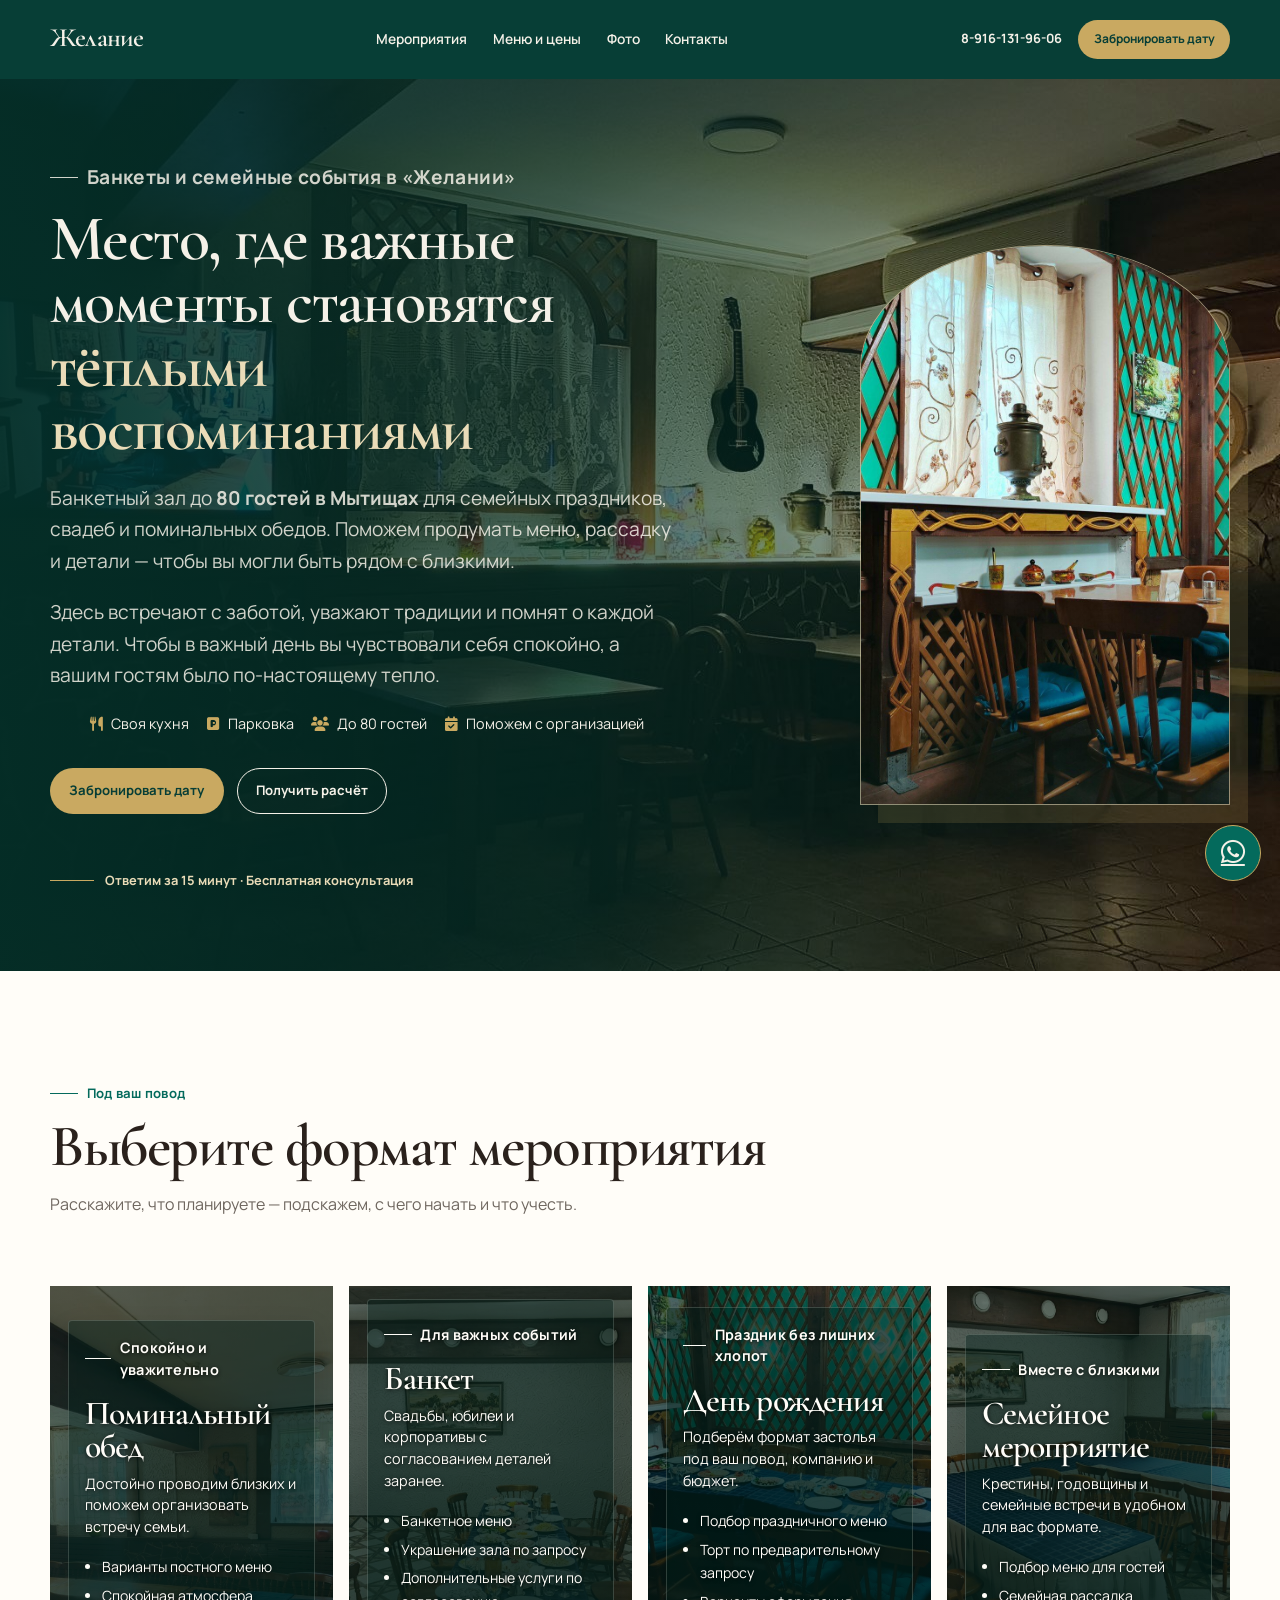
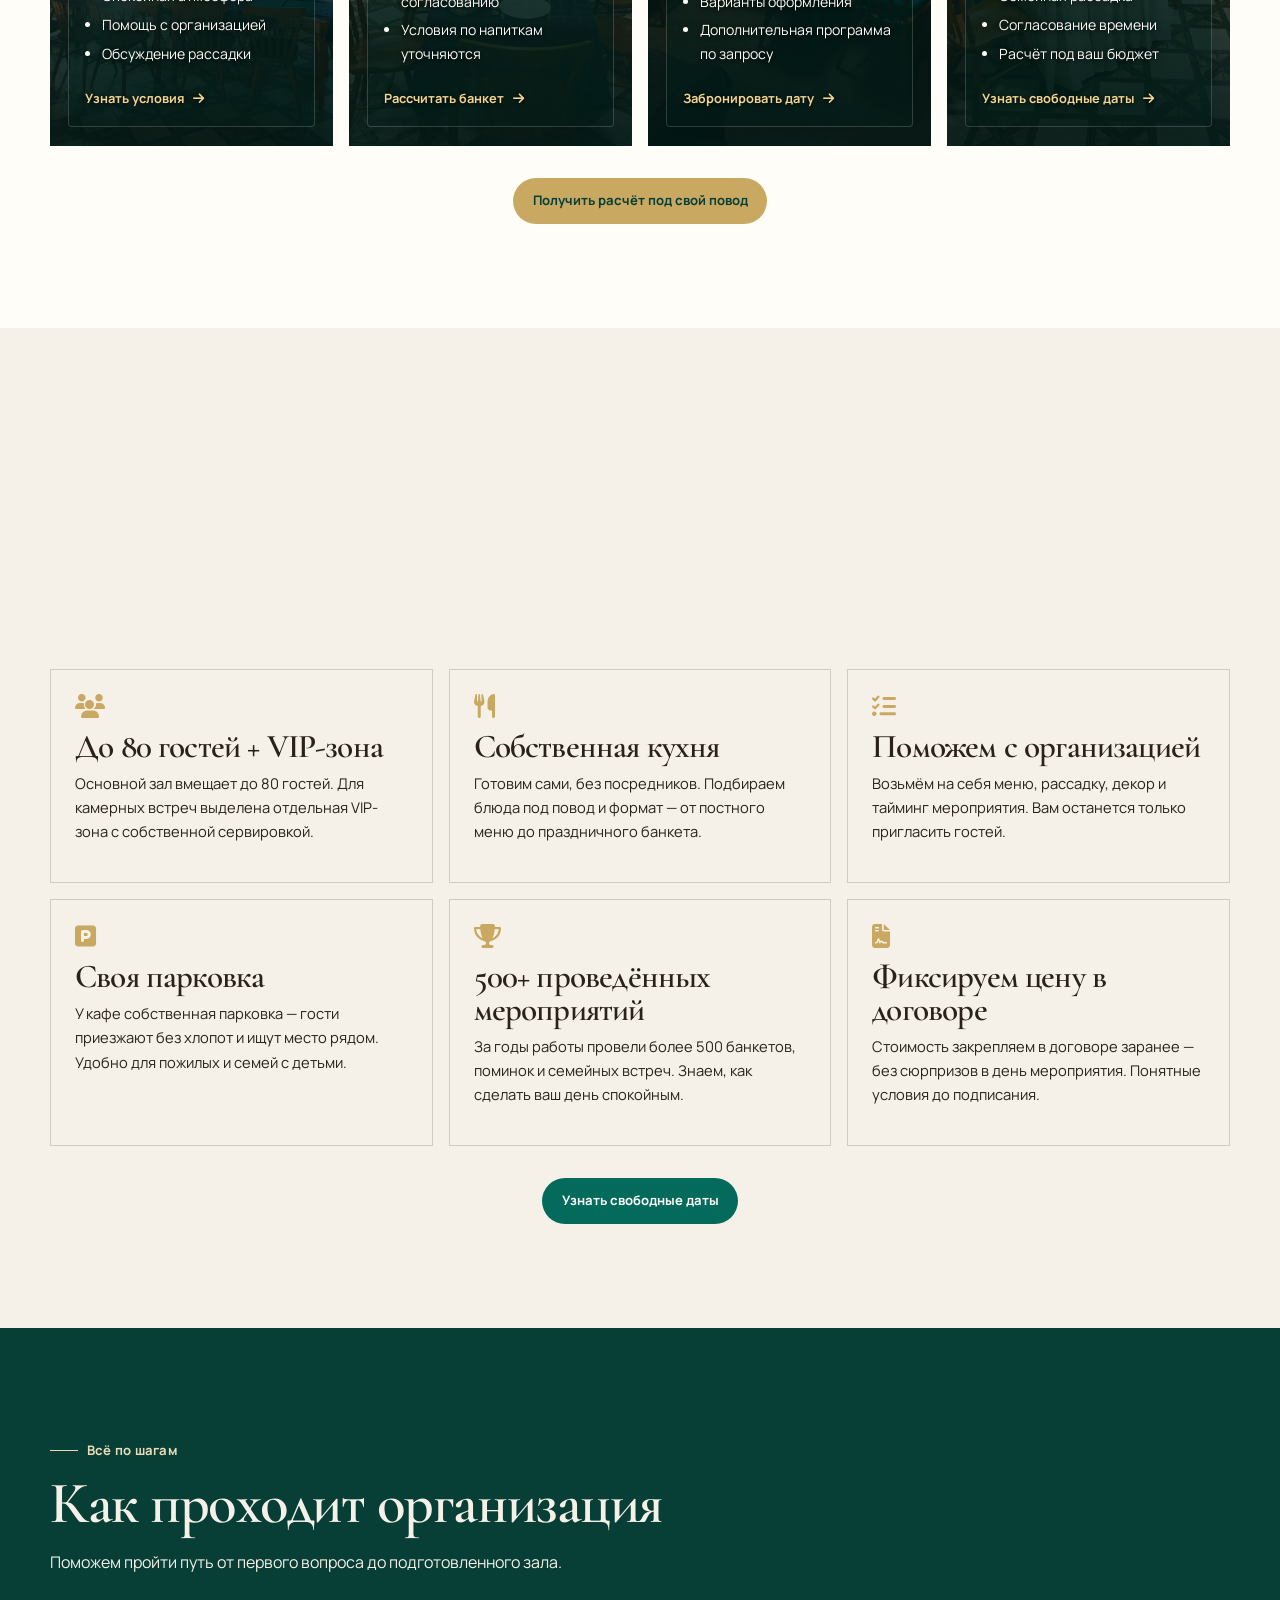
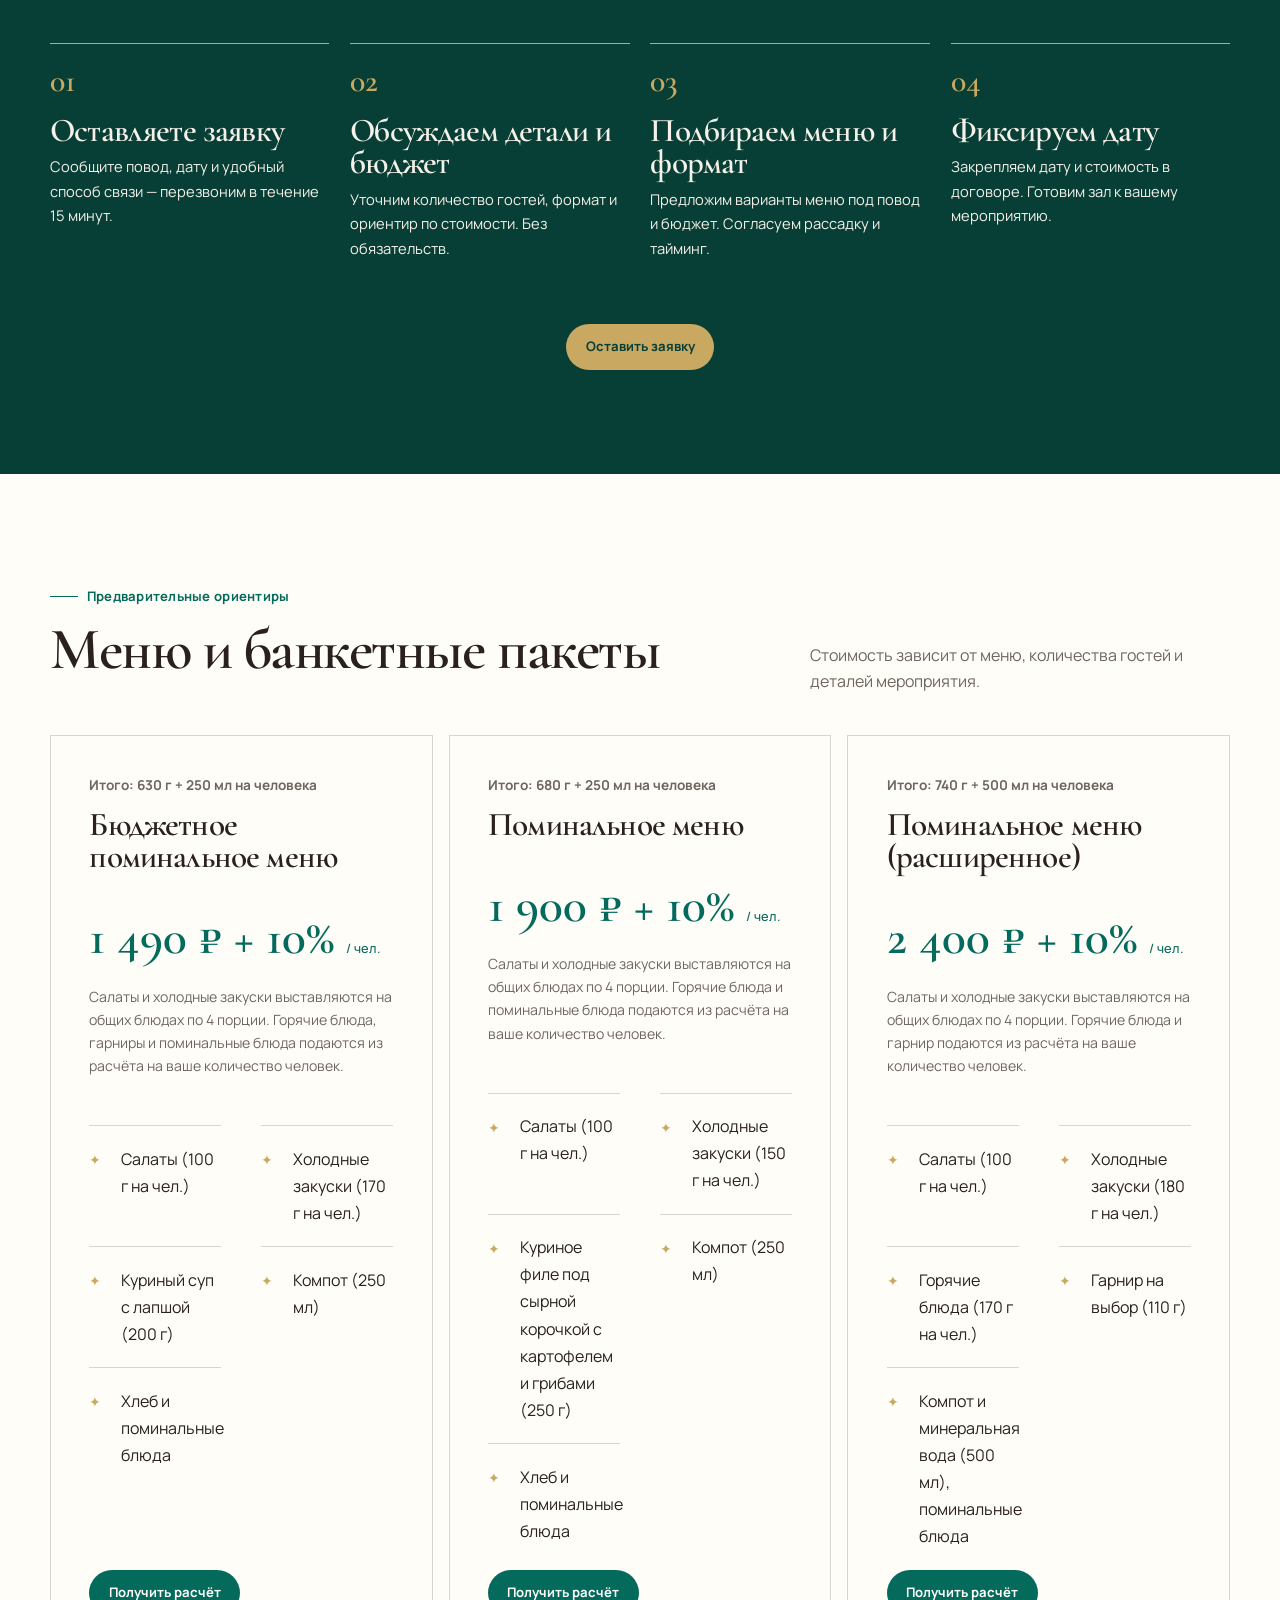
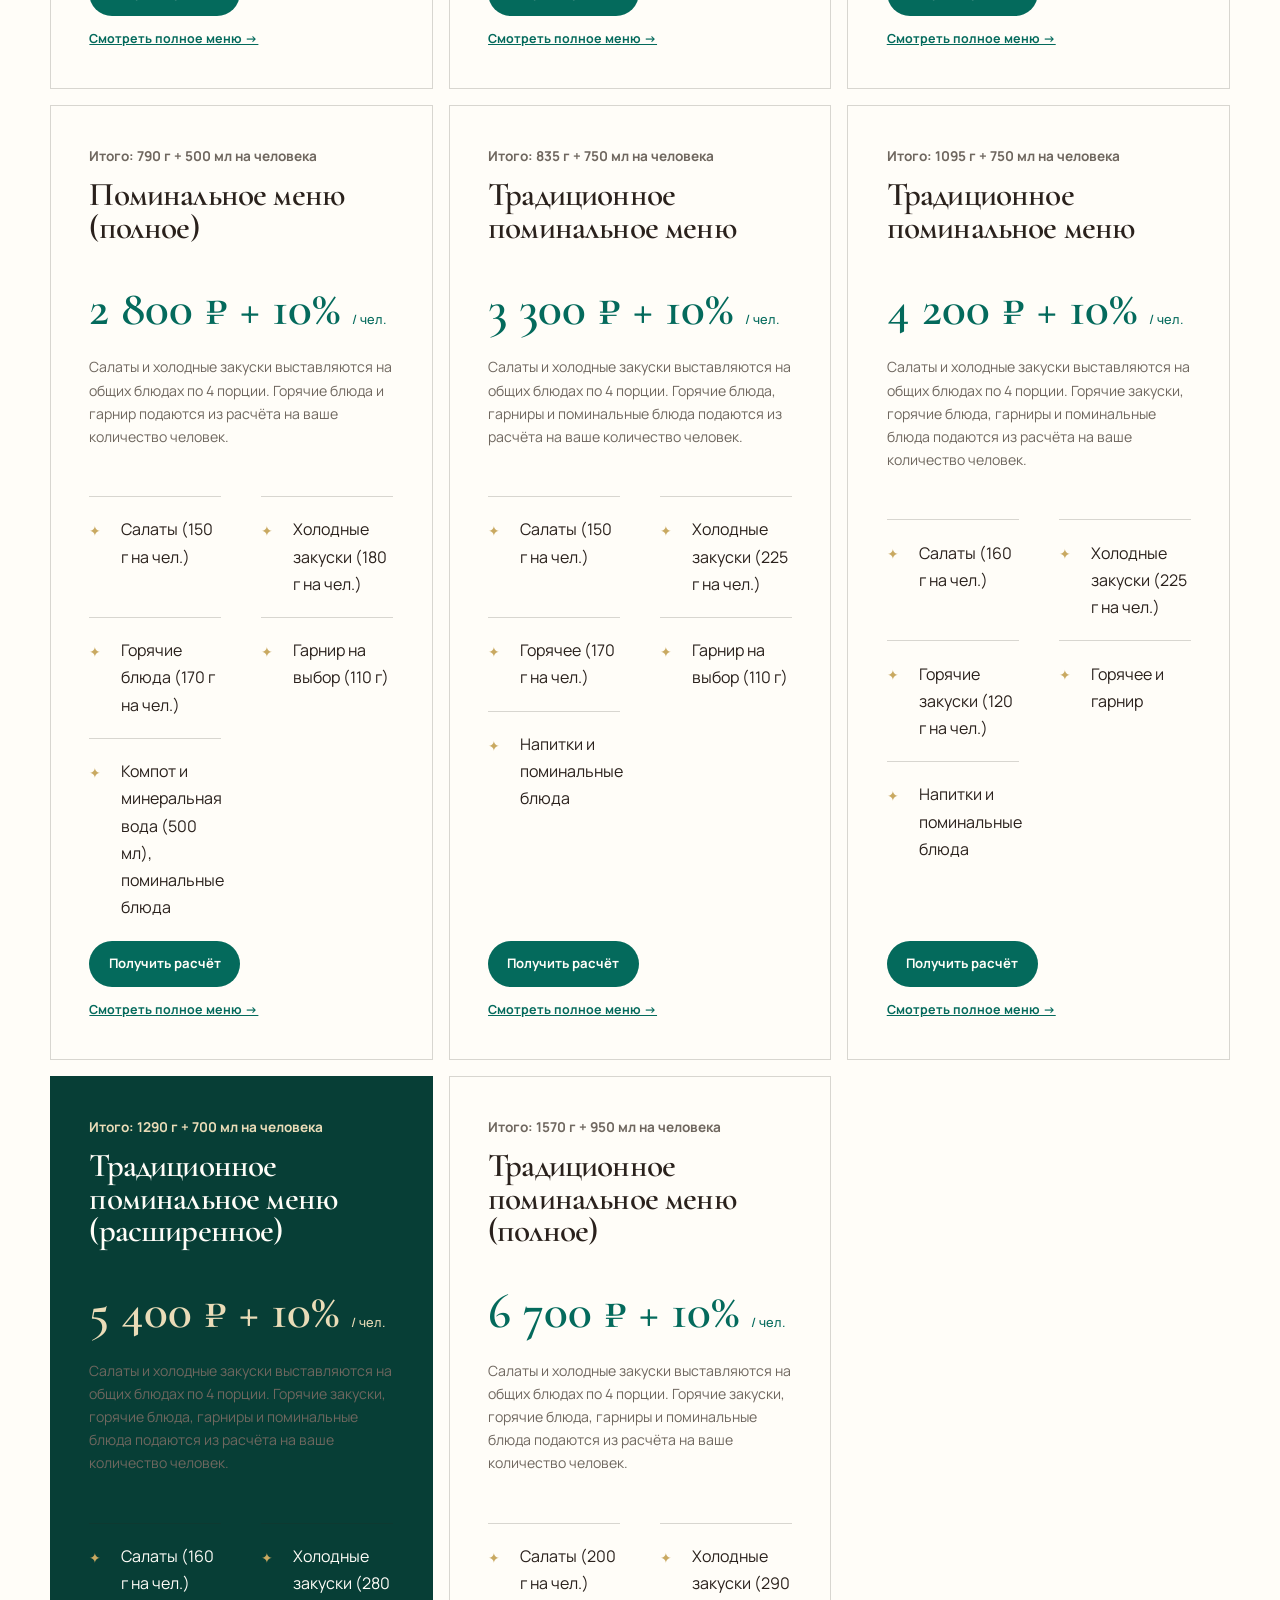
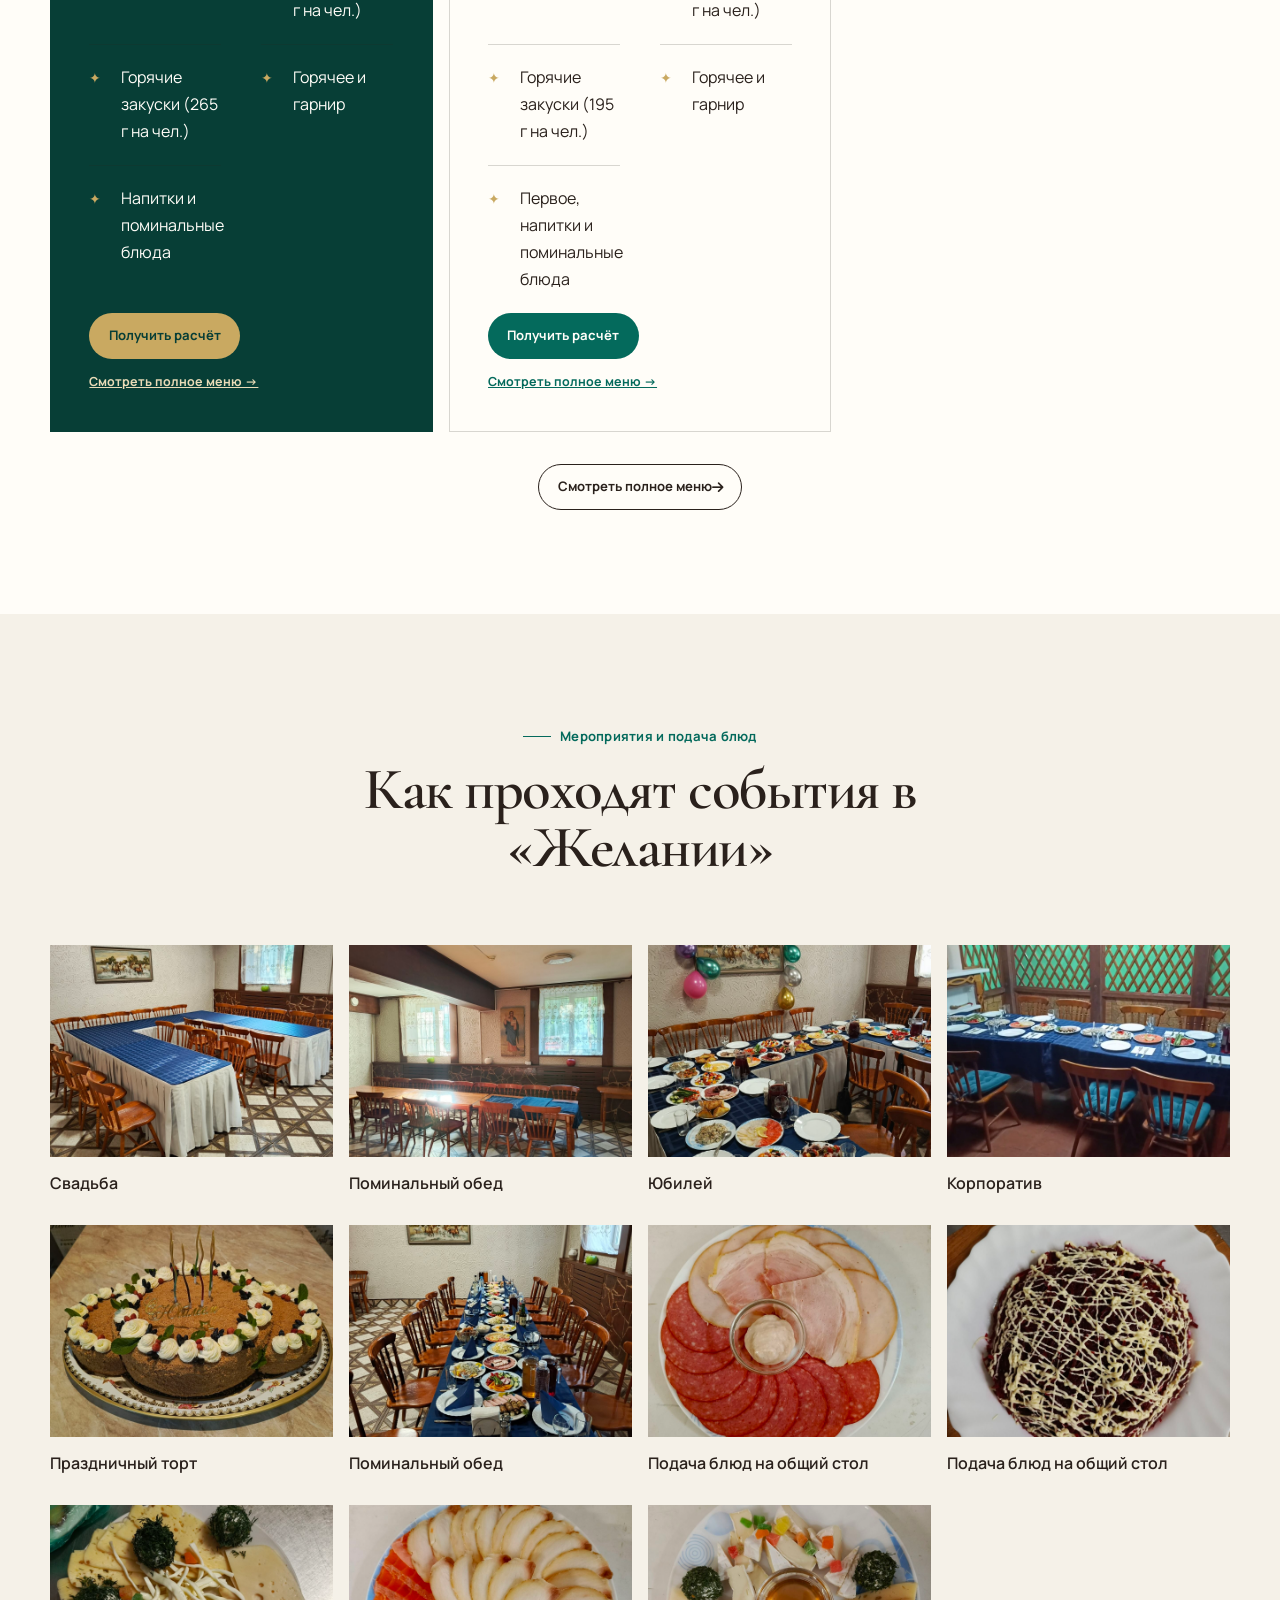
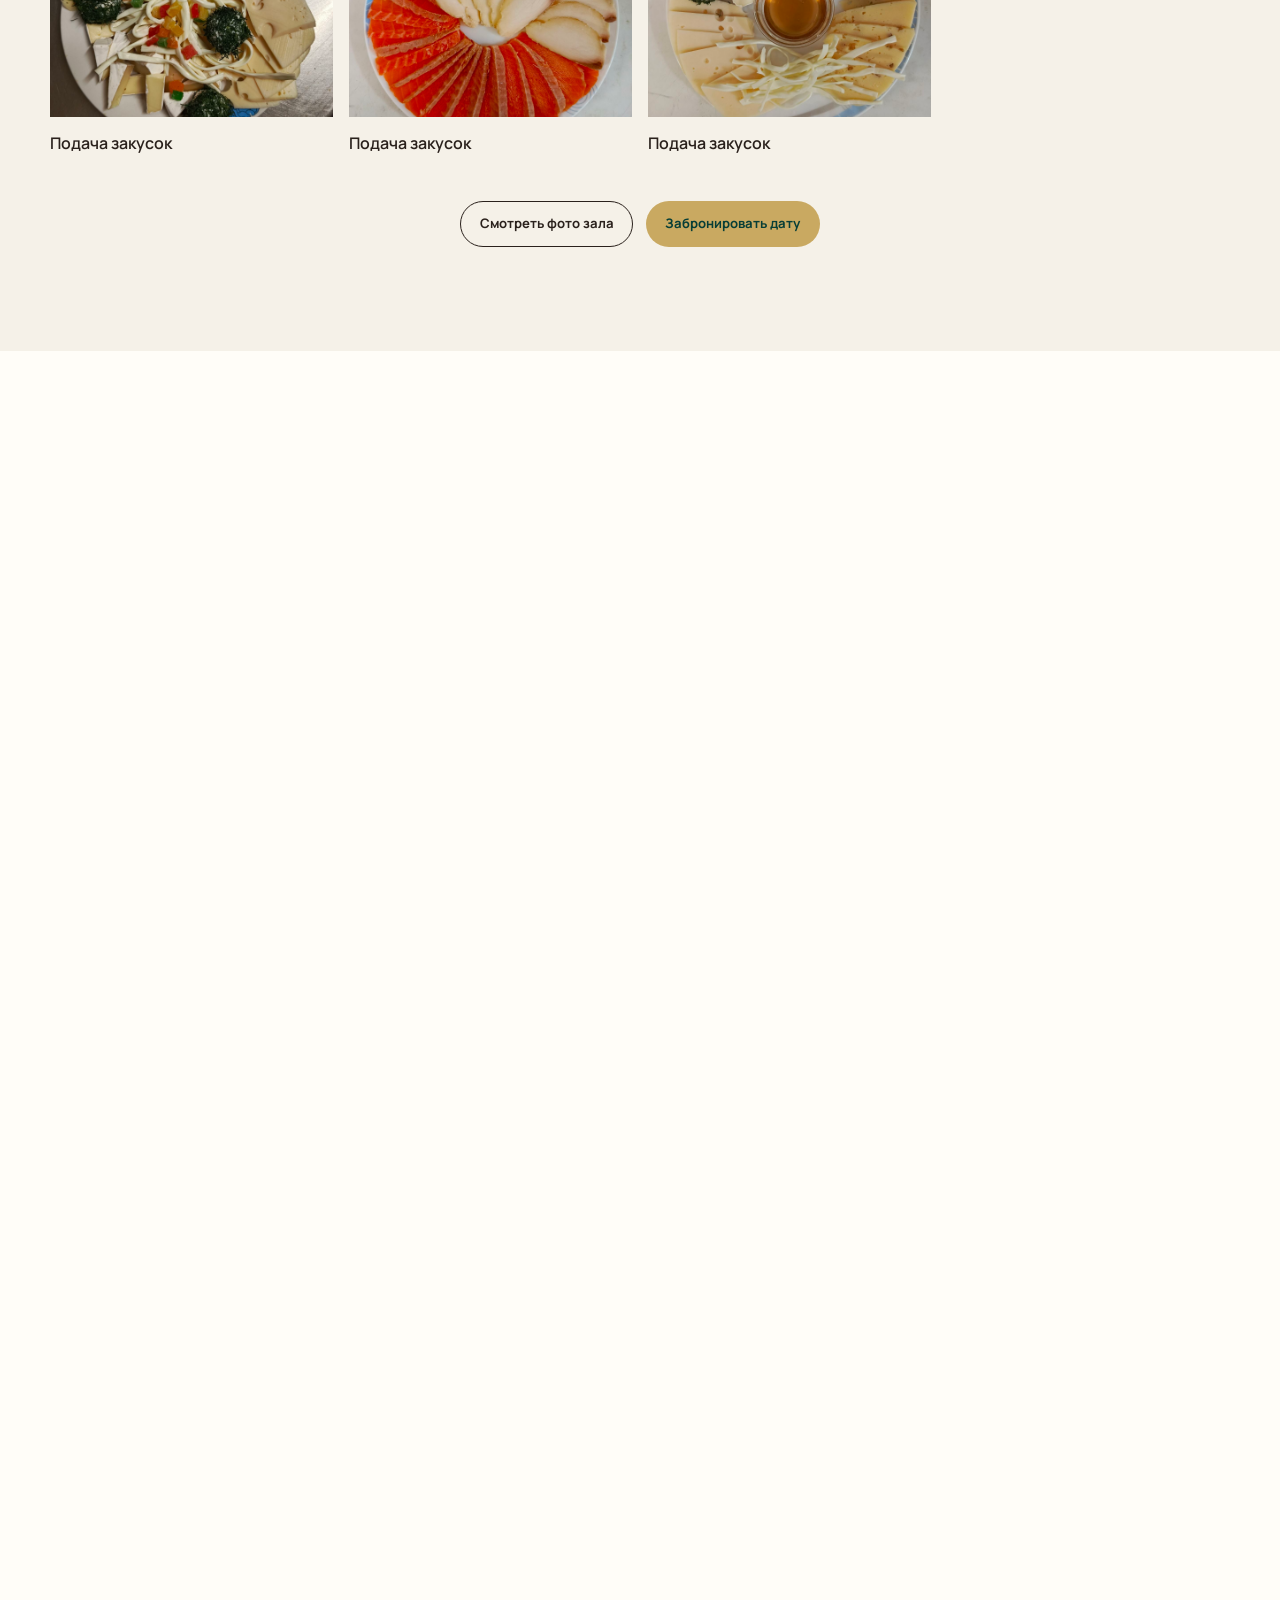
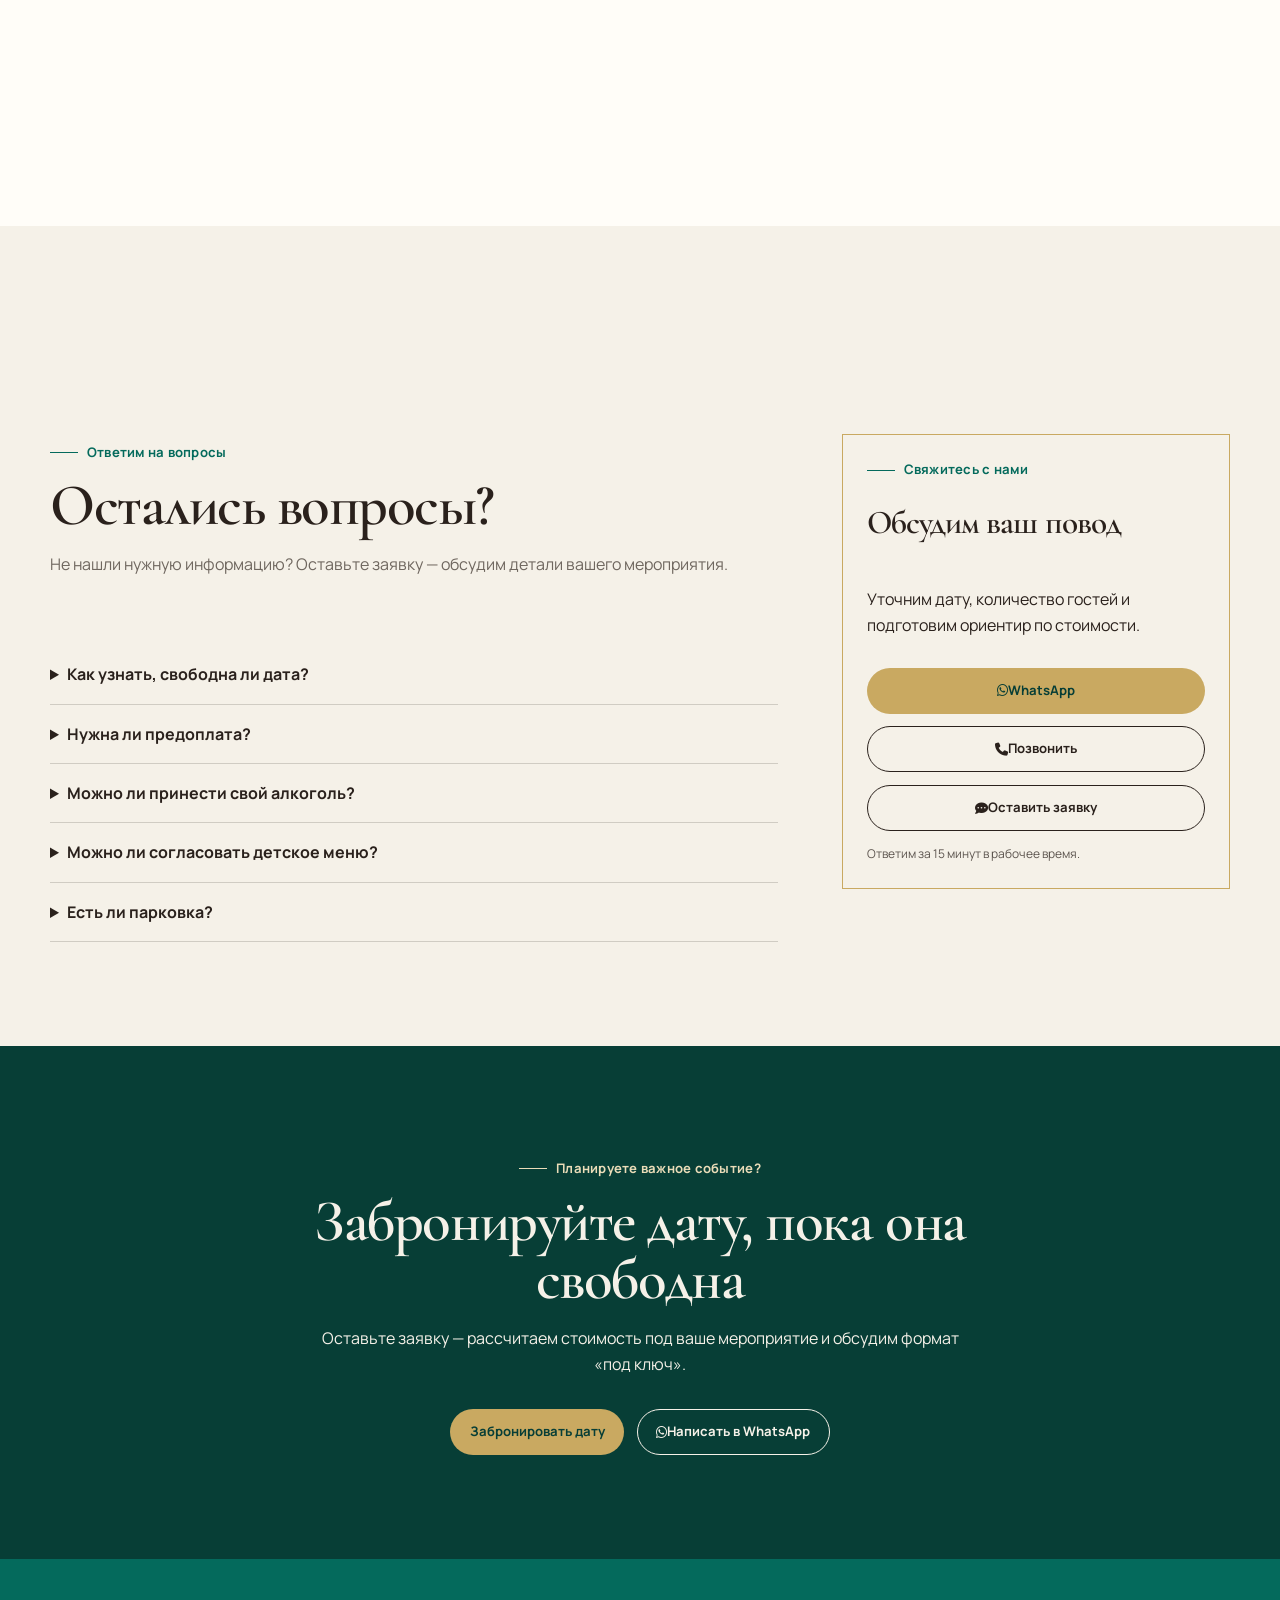
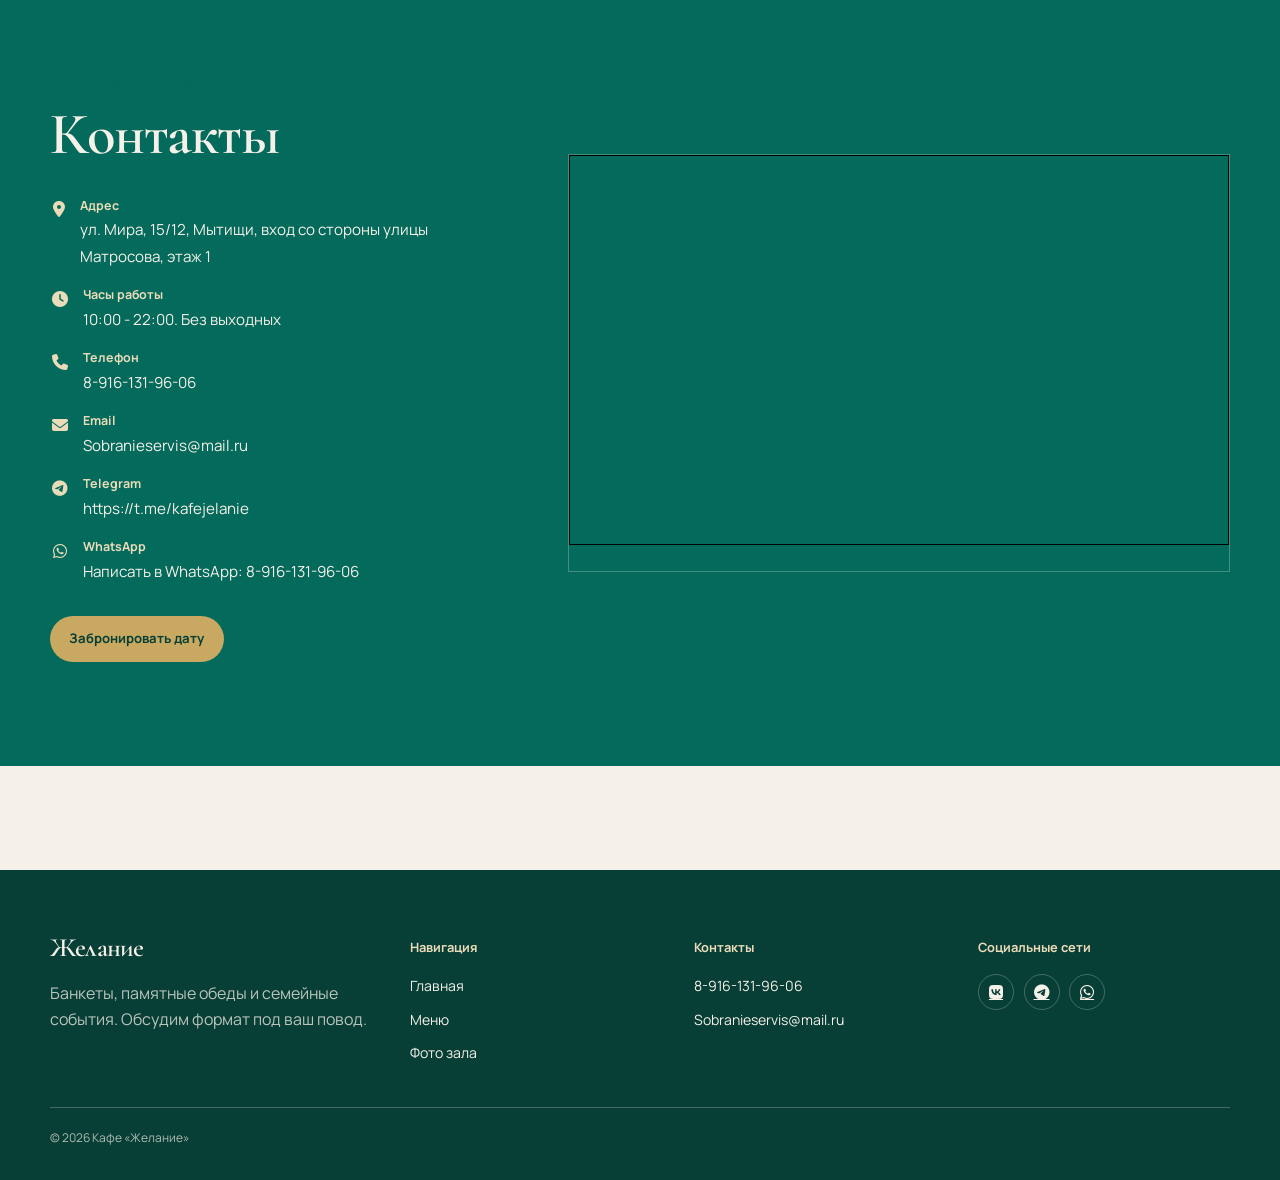
==== commit 6b4dca99: "Update index.html" ====
--- a/index.html
+++ b/index.html
@@ -65,10 +65,11 @@
 <article><i class="fa-solid fa-file-contract"></i><h3>Фиксируем цену в договоре</h3><p>Стоимость закрепляем в договоре заранее — без сюрпризов в день мероприятия. Понятные условия до подписания.</p></article>
 </div><div class="gallery-link"><button class="button button--primary" data-modal-open="" type="button">Узнать свободные даты</button></div></div></section>
 <section aria-labelledby="steps-title" class="section section--dark"><div class="container"><div class="section-heading reveal"><p class="kicker">Всё по шагам</p><h2 id="steps-title">Как проходит организация</h2><p>Поможем пройти путь от первого вопроса до подготовленного зала.</p></div><div class="steps-grid reveal"><article><span>01</span><h3>Оставляете заявку</h3><p>Сообщите повод, дату и удобный способ связи — перезвоним в течение 15 минут.</p></article><article><span>02</span><h3>Обсуждаем детали и бюджет</h3><p>Уточним количество гостей, формат и ориентир по стоимости. Без обязательств.</p></article><article><span>03</span><h3>Подбираем меню и формат</h3><p>Предложим варианты меню под повод и бюджет. Согласуем рассадку и тайминг.</p></article><article><span>04</span><h3>Фиксируем дату</h3><p>Закрепляем дату и стоимость в договоре. Готовим зал к вашему мероприятию.</p></article></div><div class="gallery-link"><button class="button button--gold" data-modal-open="" type="button">Оставить заявку</button></div></div></section>
-<section aria-labelledby="packages-title" class="section section--paper" id="packages"><div class="container"><div class="package-intro reveal"><div><p class="kicker">Предварительные ориентиры</p><h2 id="packages-title">Меню и банкетные пакеты</h2></div><p>Стоимость зависит от меню, количества гостей и деталей мероприятия. Цены ниже — демонстрационные, их необходимо подтвердить перед запуском рекламы.</p></div><div class="packages-grid reveal"><article class="package-card"><p class="package-label">Итого: 630 г + 250 мл на человека</p><h3>Бюджетное поминальное меню</h3><p class="package-price">1 490 ₽ + 10% <small>/ чел.</small></p><p class="text-muted" style="margin:0 0 1rem;font-size:.88rem;">Салаты и холодные закуски выставляются на общих блюдах по 4 порции. Горячие блюда, гарниры и поминальные блюда подаются из расчёта на ваше количество человек.</p><ul class="package-list"><li>Салаты (100 г на чел.)</li><li>Холодные закуски (170 г на чел.)</li><li>Куриный суп с лапшой (200 г)</li><li>Компот (250 мл)</li><li>Хлеб и поминальные блюда</li></ul><button class="button button--primary" data-modal-open="" data-request="Бюджетное поминальное меню 1 490 ₽" type="button">Получить расчёт</button><p style="margin:.85rem 0 0;font-size:.78rem;"><a href="menu.html" style="color:var(--emerald);font-weight:700;">Смотреть полное меню →</a></p></article>
+<section aria-labelledby="packages-title" class="section section--paper" id="packages"><div class="container"><div class="package-intro reveal"><div><p class="kicker">Предварительные ориентиры</p><h2 id="packages-title">Меню и банкетные пакеты</h2></div><p>Стоимость зависит от меню, количества гостей и деталей мероприятия.</p></div><div class="packages-grid reveal"><article class="package-card"><p class="package-label">Итого: 630 г + 250 мл на человека</p><h3>Бюджетное поминальное меню</h3><p class="package-price">1 490 ₽ + 10% <small>/ чел.</small></p><p class="text-muted" style="margin:0 0 1rem;font-size:.88rem;">Салаты и холодные закуски выставляются на общих блюдах по 4 порции. Горячие блюда, гарниры и поминальные блюда подаются из расчёта на ваше количество человек.</p><ul class="package-list"><li>Салаты (100 г на чел.)</li><li>Холодные закуски (170 г на чел.)</li><li>Куриный суп с лапшой (200 г)</li><li>Компот (250 мл)</li><li>Хлеб и поминальные блюда</li></ul><button class="button button--primary" data-modal-open="" data-request="Бюджетное поминальное меню 1 490 ₽" type="button">Получить расчёт</button><p style="margin:.85rem 0 0;font-size:.78rem;"><a href="menu.html" style="color:var(--emerald);font-weight:700;">Смотреть полное меню →</a></p></article>
 <article class="package-card"><p class="package-label">Итого: 680 г + 250 мл на человека</p><h3>Поминальное меню</h3><p class="package-price">1 900 ₽ + 10% <small>/ чел.</small></p><p class="text-muted" style="margin:0 0 1rem;font-size:.88rem;">Салаты и холодные закуски выставляются на общих блюдах по 4 порции. Горячие блюда и поминальные блюда подаются из расчёта на ваше количество человек.</p><ul class="package-list"><li>Салаты (100 г на чел.)</li><li>Холодные закуски (150 г на чел.)</li><li>Куриное филе под сырной корочкой с картофелем и грибами (250 г)</li><li>Компот (250 мл)</li><li>Хлеб и поминальные блюда</li></ul><button class="button button--primary" data-modal-open="" data-request="Поминальное меню 1 900 ₽" type="button">Получить расчёт</button><p style="margin:.85rem 0 0;font-size:.78rem;"><a href="menu.html" style="color:var(--emerald);font-weight:700;">Смотреть полное меню →</a></p></article>
 <article class="package-card"><p class="package-label">Итого: 740 г + 500 мл на человека</p><h3>Поминальное меню (расширенное)</h3><p class="package-price">2 400 ₽ + 10% <small>/ чел.</small></p><p class="text-muted" style="margin:0 0 1rem;font-size:.88rem;">Салаты и холодные закуски выставляются на общих блюдах по 4 порции. Горячие блюда и гарнир подаются из расчёта на ваше количество человек.</p><ul class="package-list"><li>Салаты (100 г на чел.)</li><li>Холодные закуски (180 г на чел.)</li><li>Горячие блюда (170 г на чел.)</li><li>Гарнир на выбор (110 г)</li><li>Компот и минеральная вода (500 мл), поминальные блюда</li></ul><button class="button button--primary" data-modal-open="" data-request="Поминальное меню 2 400 ₽" type="button">Получить расчёт</button><p style="margin:.85rem 0 0;font-size:.78rem;"><a href="menu.html" style="color:var(--emerald);font-weight:700;">Смотреть полное меню →</a></p></article>
 <article class="package-card"><p class="package-label">Итого: 790 г + 500 мл на человека</p><h3>Поминальное меню (полное)</h3><p class="package-price">2 800 ₽ + 10% <small>/ чел.</small></p><p class="text-muted" style="margin:0 0 1rem;font-size:.88rem;">Салаты и холодные закуски выставляются на общих блюдах по 4 порции. Горячие блюда и гарнир подаются из расчёта на ваше количество человек.</p><ul class="package-list"><li>Салаты (150 г на чел.)</li><li>Холодные закуски (180 г на чел.)</li><li>Горячие блюда (170 г на чел.)</li><li>Гарнир на выбор (110 г)</li><li>Компот и минеральная вода (500 мл), поминальные блюда</li></ul><button class="button button--primary" data-modal-open="" data-request="Поминальное меню 2 800 ₽" type="button">Получить расчёт</button><p style="margin:.85rem 0 0;font-size:.78rem;"><a href="menu.html" style="color:var(--emerald);font-weight:700;">Смотреть полное меню →</a></p></article>
+<article class="package-card"><p class="package-label">Итого: 835 г + 750 мл на человека</p><h3>Традиционное поминальное меню</h3><p class="package-price">3 300 ₽ + 10% <small>/ чел.</small></p><p class="text-muted" style="margin:0 0 1rem;font-size:.88rem;">Салаты и холодные закуски выставляются на общих блюдах по 4 порции. Горячие блюда, гарниры и поминальные блюда подаются из расчёта на ваше количество человек.</p><ul class="package-list"><li>Салаты (150 г на чел.)</li><li>Холодные закуски (225 г на чел.)</li><li>Горячее (170 г на чел.)</li><li>Гарнир на выбор (110 г)</li><li>Напитки и поминальные блюда</li></ul><button class="button button--primary" data-modal-open="" data-request="Традиционное поминальное меню 3 300 ₽" type="button">Получить расчёт</button><p style="margin:.85rem 0 0;font-size:.78rem;"><a href="menu.html" style="color:var(--emerald);font-weight:700;">Смотреть полное меню →</a></p></article>
 <article class="package-card"><p class="package-label">Итого: 1095 г + 750 мл на человека</p><h3>Традиционное поминальное меню</h3><p class="package-price">4 200 ₽ + 10% <small>/ чел.</small></p><p class="text-muted" style="margin:0 0 1rem;font-size:.88rem;">Салаты и холодные закуски выставляются на общих блюдах по 4 порции. Горячие закуски, горячие блюда, гарниры и поминальные блюда подаются из расчёта на ваше количество человек.</p><ul class="package-list"><li>Салаты (160 г на чел.)</li><li>Холодные закуски (225 г на чел.)</li><li>Горячие закуски (120 г на чел.)</li><li>Горячее и гарнир</li><li>Напитки и поминальные блюда</li></ul><button class="button button--primary" data-modal-open="" data-request="Традиционное поминальное меню" type="button">Получить расчёт</button><p style="margin:.85rem 0 0;font-size:.78rem;"><a href="menu.html" style="color:var(--emerald);font-weight:700;">Смотреть полное меню →</a></p></article>
 <article class="package-card package-card--featured"><p class="package-label">Итого: 1290 г + 700 мл на человека</p><h3>Традиционное поминальное меню (расширенное)</h3><p class="package-price">5 400 ₽ + 10% <small>/ чел.</small></p><p class="text-muted" style="margin:0 0 1rem;font-size:.88rem;">Салаты и холодные закуски выставляются на общих блюдах по 4 порции. Горячие закуски, горячие блюда, гарниры и поминальные блюда подаются из расчёта на ваше количество человек.</p><ul class="package-list"><li>Салаты (160 г на чел.)</li><li>Холодные закуски (280 г на чел.)</li><li>Горячие закуски (265 г на чел.)</li><li>Горячее и гарнир</li><li>Напитки и поминальные блюда</li></ul><button class="button button--gold" data-modal-open="" data-request="Традиционное поминальное меню (расширенное)" type="button">Получить расчёт</button><p style="margin:.85rem 0 0;font-size:.78rem;"><a href="menu.html" style="color:var(--gold-pale);font-weight:700;">Смотреть полное меню →</a></p></article>
 <article class="package-card"><p class="package-label">Итого: 1570 г + 950 мл на человека</p><h3>Традиционное поминальное меню (полное)</h3><p class="package-price">6 700 ₽ + 10% <small>/ чел.</small></p><p class="text-muted" style="margin:0 0 1rem;font-size:.88rem;">Салаты и холодные закуски выставляются на общих блюдах по 4 порции. Горячие закуски, горячие блюда, гарниры и поминальные блюда подаются из расчёта на ваше количество человек.</p><ul class="package-list"><li>Салаты (200 г на чел.)</li><li>Холодные закуски (290 г на чел.)</li><li>Горячие закуски (195 г на чел.)</li><li>Горячее и гарнир</li><li>Первое, напитки и поминальные блюда</li></ul><button class="button button--primary" data-modal-open="" data-request="Традиционное поминальное меню (полное)" type="button">Получить расчёт</button><p style="margin:.85rem 0 0;font-size:.78rem;"><a href="menu.html" style="color:var(--emerald);font-weight:700;">Смотреть полное меню →</a></p></article></div><div class="gallery-link"><a class="button button--outline" href="menu.html">Смотреть полное меню <i class="fa-solid fa-arrow-right"></i></a></div></div></section>
@@ -81,8 +82,8 @@
         <figure><img alt="Заглушка фото корпоратива" loading="lazy" src="image/zal17.jpg"/><figcaption>Корпоратив</figcaption></figure>
         <figure><img alt="Заглушка фото свадьбы" loading="lazy" src="image\menu8.jpg"/><figcaption>Праздничный торт</figcaption></figure>
         <figure><img alt="Заглушка фото поминального обеда" loading="lazy" src="image/zal19.jpg"/><figcaption>Поминальный обед</figcaption></figure>
-        <figure><img alt="Заглушка фото юбилея" loading="lazy" src="menu7.jpg"/><figcaption>Подача блюд на общий стол</figcaption></figure>
-        <figure><img alt="Заглушка фото корпоратива" loading="lazy" src="menu17.jpg"/><figcaption>Подача блюд на общий стол</figcaption></figure>
+        <figure><img alt="Заглушка фото юбилея" loading="lazy" src="menu17.jpg"/><figcaption>Подача блюд на общий стол</figcaption></figure>
+        <figure><img alt="Заглушка фото корпоратива" loading="lazy" src="menu7.jpg"/><figcaption>Подача блюд на общий стол</figcaption></figure>
         <figure><img alt="Заглушка фото поминального обеда" loading="lazy" src="image\menu19.jpg"/><figcaption>Подача закусок</figcaption></figure>
         <figure><img alt="Заглушка фото юбилея" loading="lazy" src="image\menu18.jpg"/><figcaption>Подача закусок</figcaption></figure>
         <figure><img alt="Заглушка фото корпоратива" loading="lazy" src="image\menu16.jpg"/><figcaption>Подача закусок</figcaption></figure>
@@ -118,7 +119,7 @@
 </div>
 </section>
 <section aria-labelledby="faq-title" class="section" id="faq">
-<section aria-labelledby="faq-title" class="section" id="faq"><div class="container faq-layout"><div><div class="section-heading"><p class="kicker">Ответим на вопросы</p><h2 id="faq-title">Остались вопросы?</h2><p class="text-muted">Не нашли нужную информацию? Оставьте заявку — обсудим детали вашего мероприятия.</p></div><div class="faq-list"><details><summary>Как узнать, свободна ли дата?</summary><p>Оставьте заявку или позвоните — дата подтверждается администратором после уточнения деталей. Ответим за 15 минут в рабочее время.</p></details><details><summary>Нужна ли предоплата?</summary><p>Условия предоплаты фиксируем в договоре при бронировании. Размер и срок оплаты согласуем до подтверждения заказа.</p></details><details><summary>Можно ли принести свой алкоголь?</summary><p>Условия по напиткам уточняются индивидуально до оформления заказа. Расскажите о своих пожеланиях — подберём решение.</p></details><details><summary>Можно ли согласовать детское меню?</summary><p>Да. Сообщите возраст детей и пожелания — обсудим возможные варианты: от супа-лапши до отдельных порций.</p></details><details><summary>Есть ли парковка?</summary><p>Да, у кафе собственная парковка. Условия подъезда и парковки лучше уточнить перед визитом, чтобы гости не тратили время.</p></details></div></div><aside class="contact-panel"><p class="kicker">Свяжитесь с нами</p><h3>Обсудим ваш повод</h3><p>Уточним дату, количество гостей и подготовим ориентир по стоимости.</p><a class="button button--gold" href="https://wa.me/79161319606" rel="noopener" target="_blank"><i aria-hidden="true" class="fa-brands fa-whatsapp"></i> WhatsApp</a><a class="button button--outline" href="tel:+79161319606"><i aria-hidden="true" class="fa-solid fa-phone"></i> Позвонить</a><button class="button button--outline" data-modal-open="" type="button"><i aria-hidden="true" class="fa-solid fa-comment-dots"></i> Оставить заявку</button><small>Ответим за 15 минут в рабочее время. Замените демонстрационный номер на актуальный.</small></aside></div></section>
+<section aria-labelledby="faq-title" class="section" id="faq"><div class="container faq-layout"><div><div class="section-heading"><p class="kicker">Ответим на вопросы</p><h2 id="faq-title">Остались вопросы?</h2><p class="text-muted">Не нашли нужную информацию? Оставьте заявку — обсудим детали вашего мероприятия.</p></div><div class="faq-list"><details><summary>Как узнать, свободна ли дата?</summary><p>Оставьте заявку или позвоните — дата подтверждается администратором после уточнения деталей. Ответим за 15 минут в рабочее время.</p></details><details><summary>Нужна ли предоплата?</summary><p>Условия предоплаты фиксируем в договоре при бронировании. Размер и срок оплаты согласуем до подтверждения заказа.</p></details><details><summary>Можно ли принести свой алкоголь?</summary><p>Условия по напиткам уточняются индивидуально до оформления заказа. Расскажите о своих пожеланиях — подберём решение.</p></details><details><summary>Можно ли согласовать детское меню?</summary><p>Да. Сообщите возраст детей и пожелания — обсудим возможные варианты: от супа-лапши до отдельных порций.</p></details><details><summary>Есть ли парковка?</summary><p>Да, у кафе собственная парковка. Условия подъезда и парковки лучше уточнить перед визитом, чтобы гости не тратили время.</p></details></div></div><aside class="contact-panel"><p class="kicker">Свяжитесь с нами</p><h3>Обсудим ваш повод</h3><p>Уточним дату, количество гостей и подготовим ориентир по стоимости.</p><a class="button button--gold" href="https://wa.me/79161319606" rel="noopener" target="_blank"><i aria-hidden="true" class="fa-brands fa-whatsapp"></i> WhatsApp</a><a class="button button--outline" href="tel:+79161319606"><i aria-hidden="true" class="fa-solid fa-phone"></i> Позвонить</a><button class="button button--outline" data-modal-open="" type="button"><i aria-hidden="true" class="fa-solid fa-comment-dots"></i> Оставить заявку</button><small>Ответим за 15 минут в рабочее время.</small></aside></div></section>
 <section class="section section--dark final-cta"><div class="container reveal"><p class="kicker">Планируете важное событие?</p><h2>Забронируйте дату, пока она свободна</h2><p>Оставьте заявку — рассчитаем стоимость под ваше мероприятие и обсудим формат «под ключ».</p><div class="hero-actions"><button class="button button--gold" data-modal-open="" type="button">Забронировать дату</button><a class="button button--outline" href="https://wa.me/79161319606" rel="noopener" target="_blank"><i aria-hidden="true" class="fa-brands fa-whatsapp"></i> Написать в WhatsApp</a></div></div></section>
 <section aria-labelledby="contact-title" class="section contact-section" id="contacts"><div class="container contact-grid reveal"><div class="contact-info"><p class="kicker">Будем рады знакомству</p>
     <h2 id="contact-title">Контакты</h2>
@@ -206,3 +207,6 @@
 </script>
 </body>
 </html>
+
+</body>
+</html>
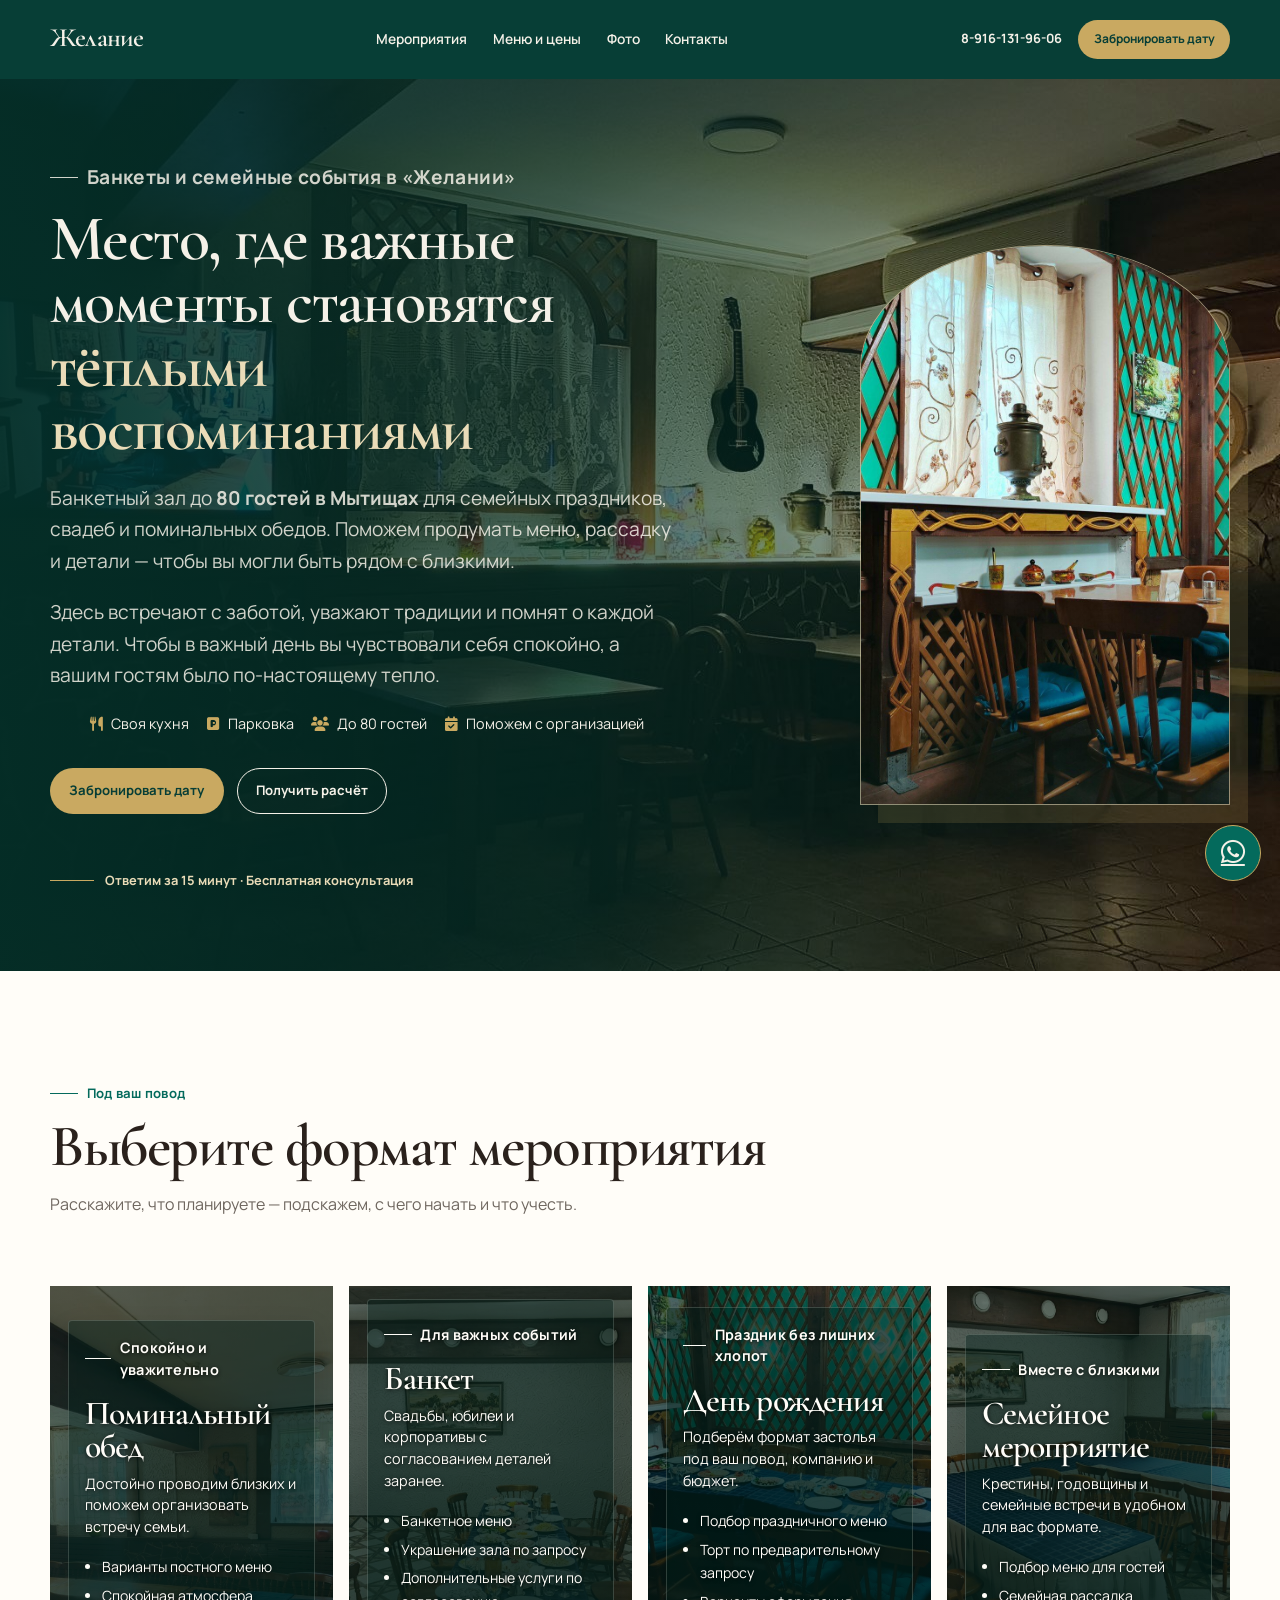
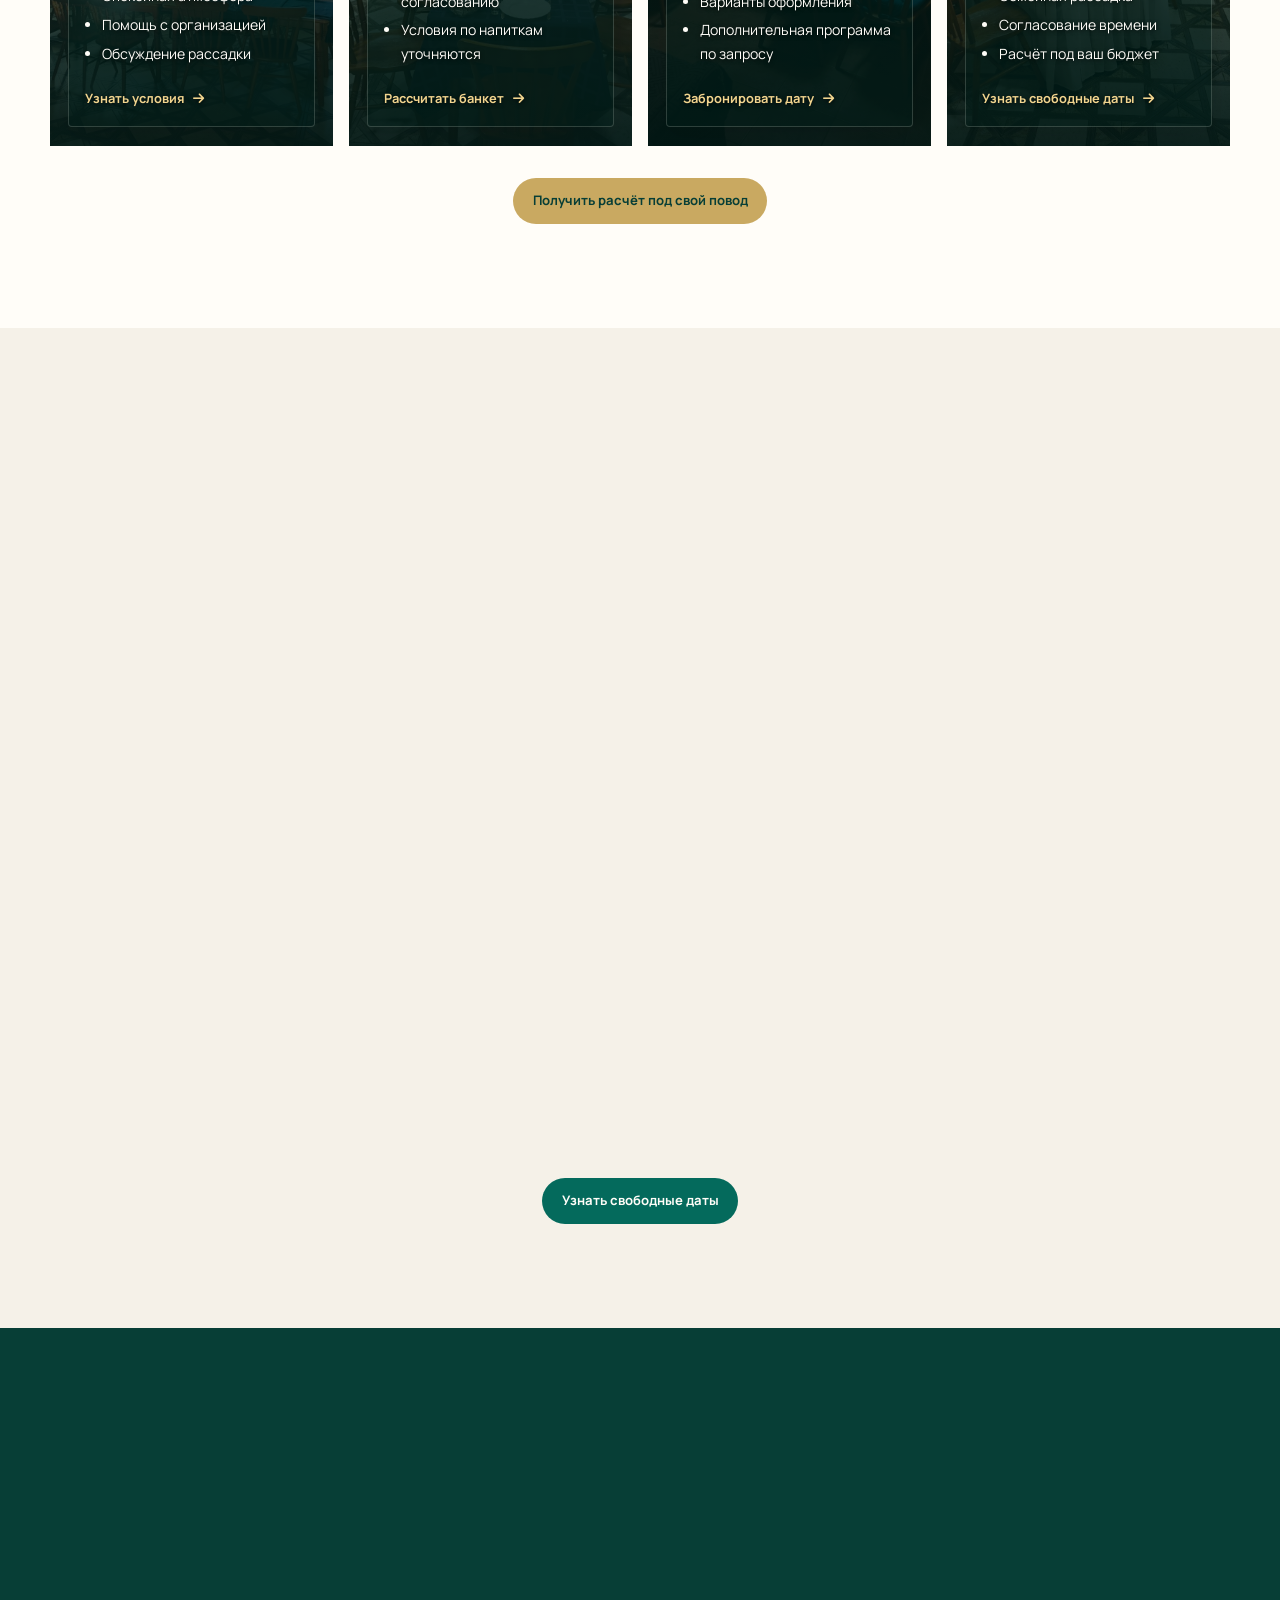
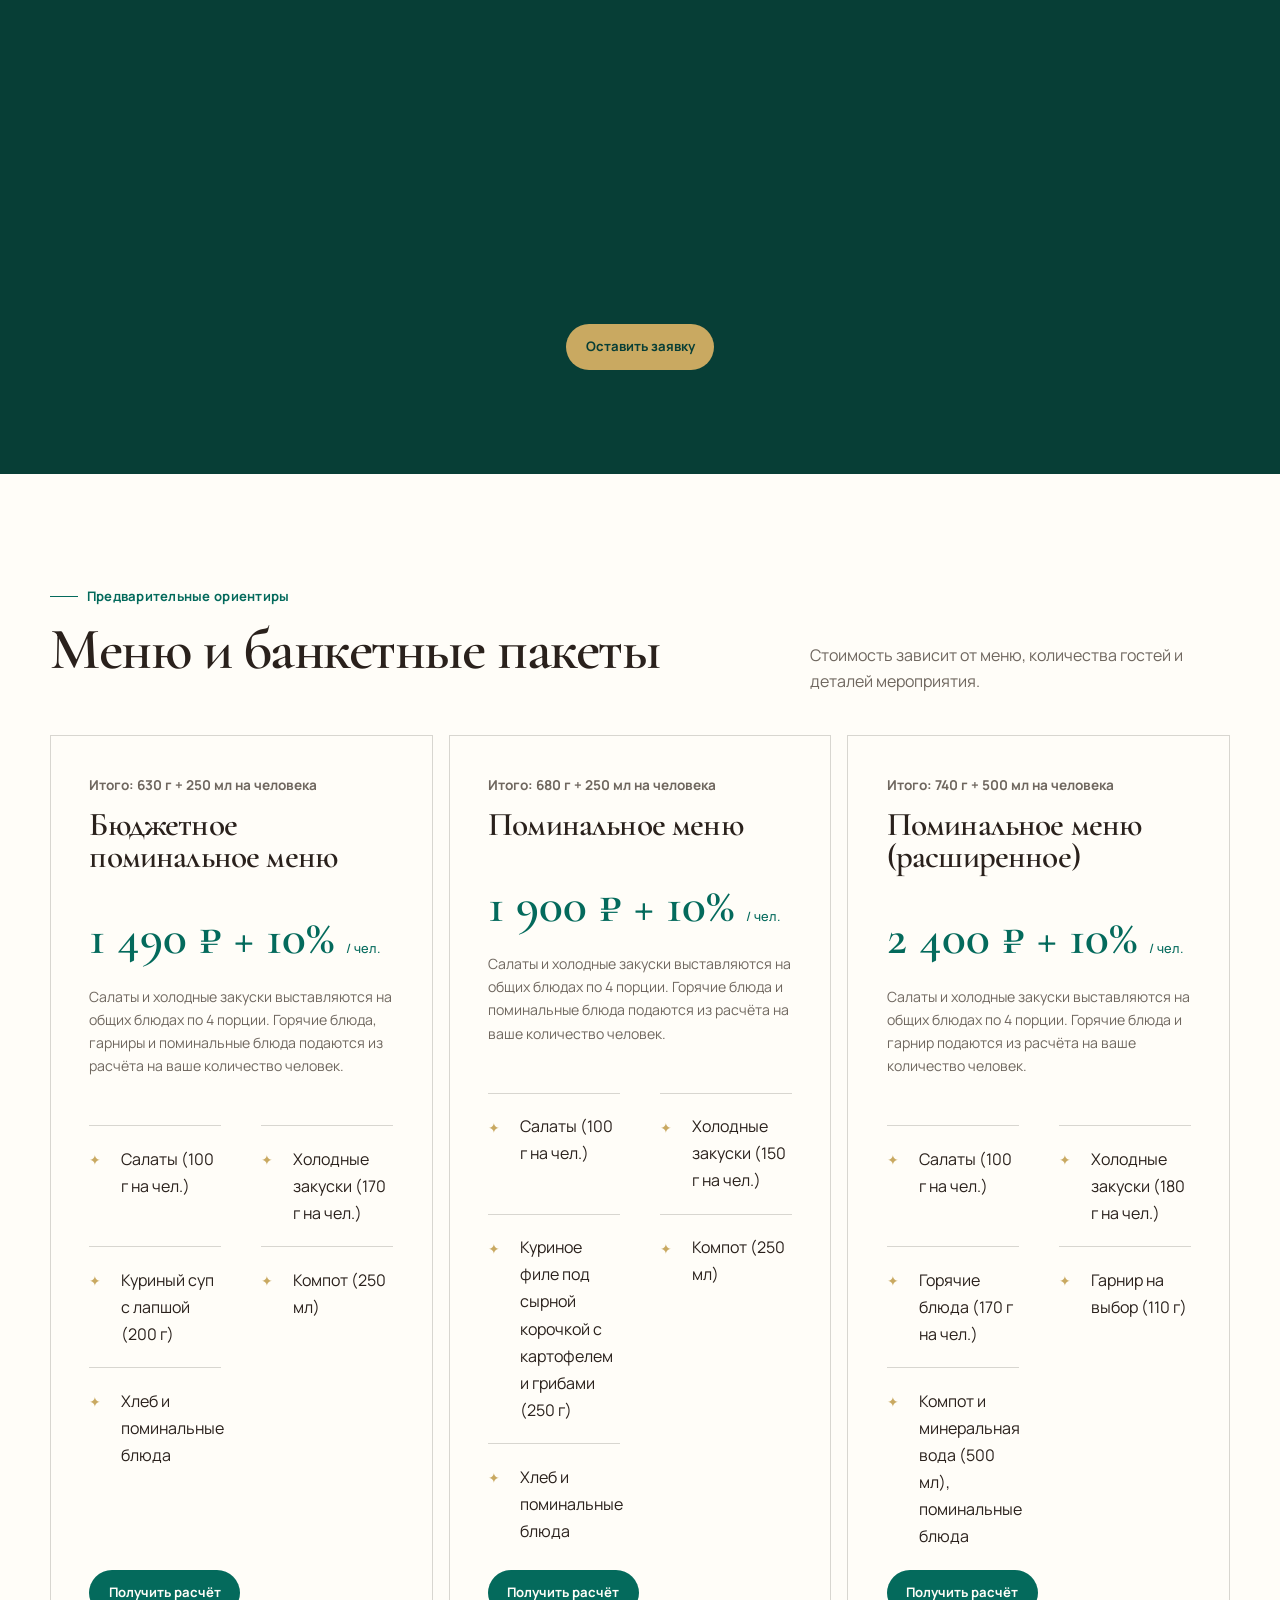
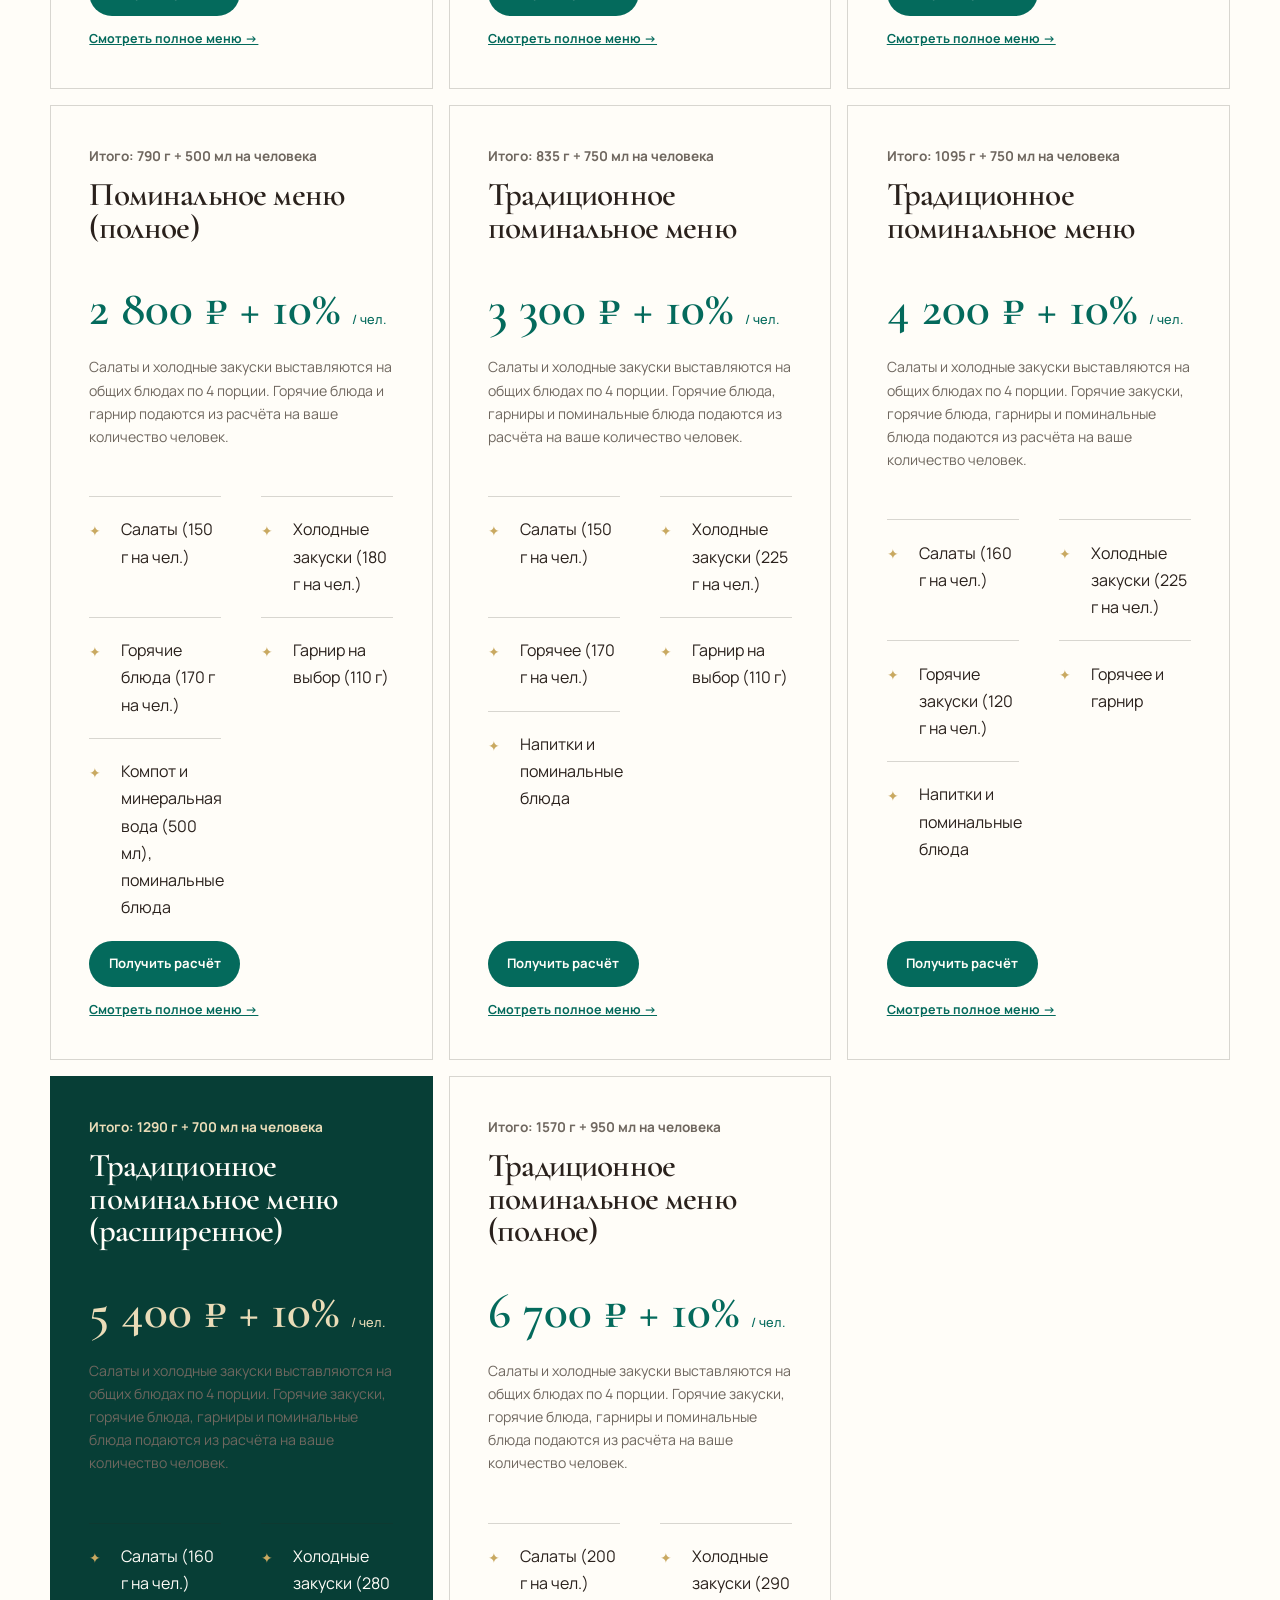
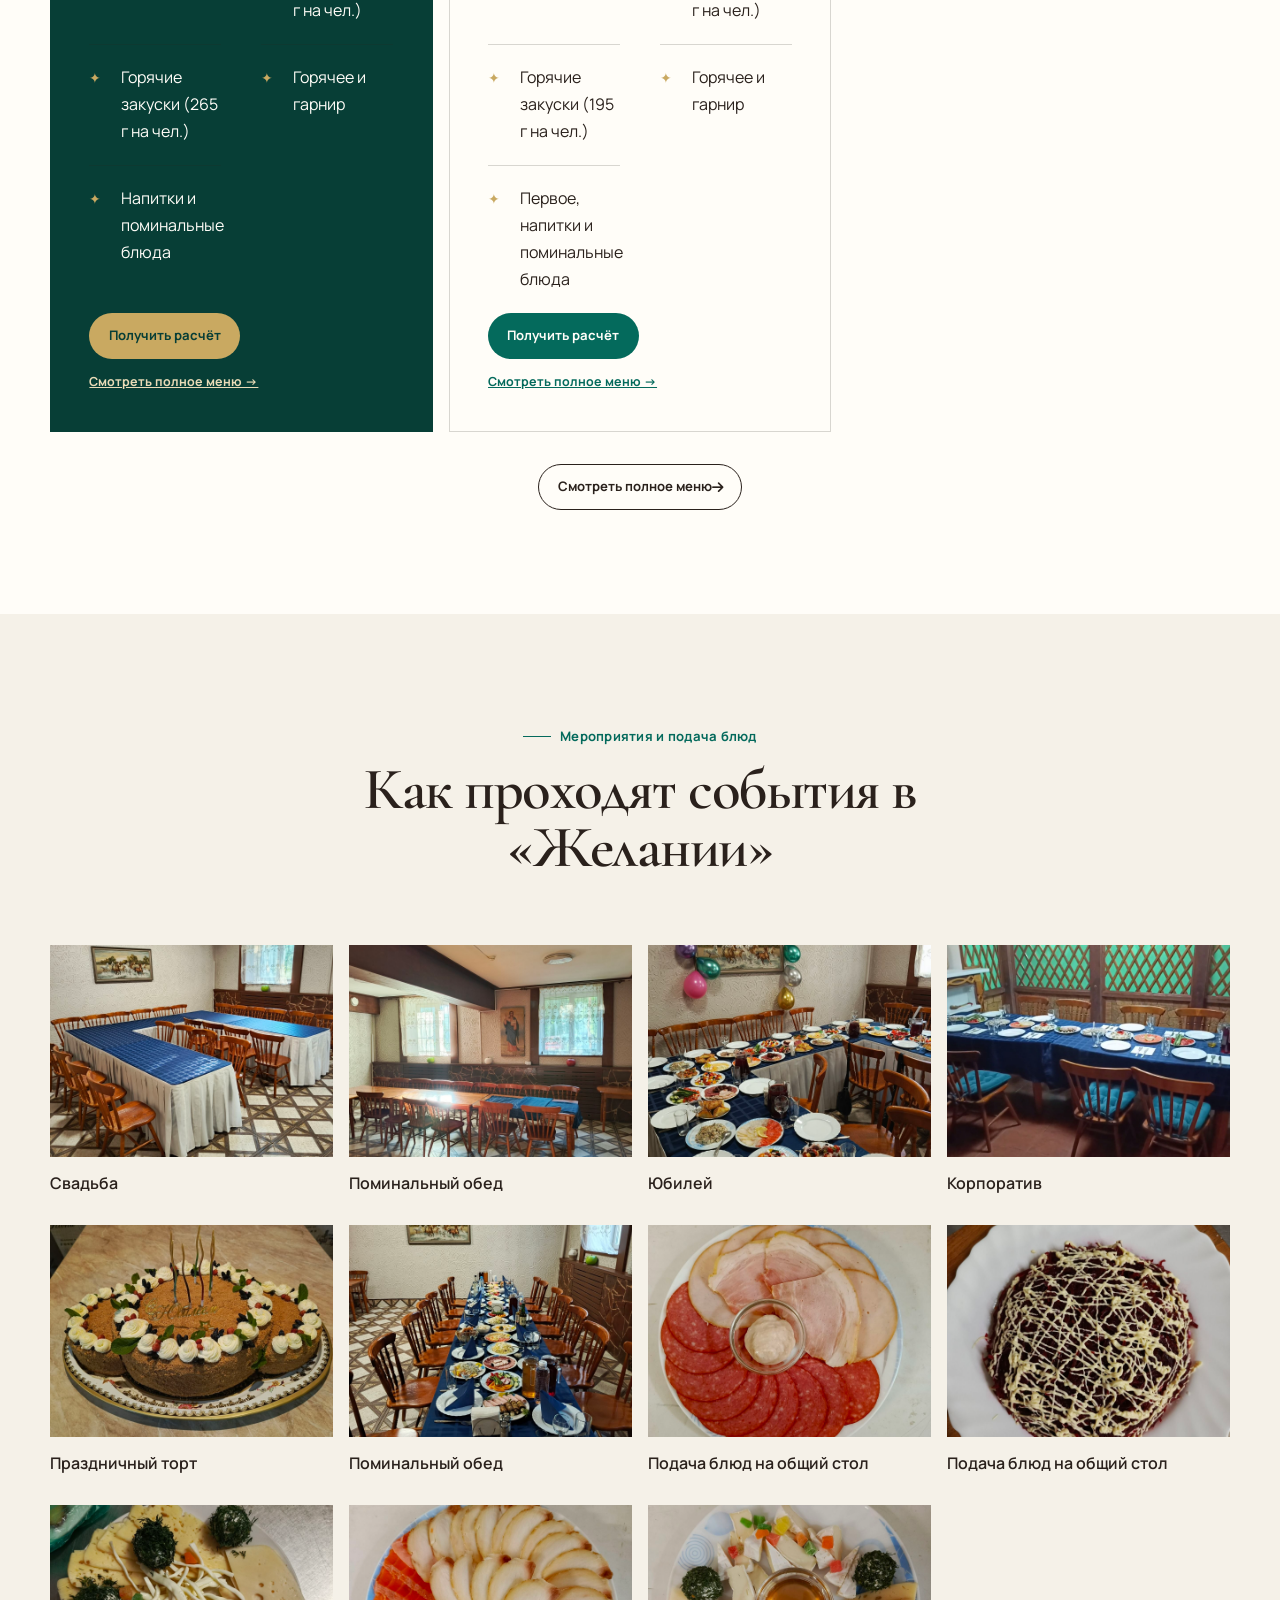
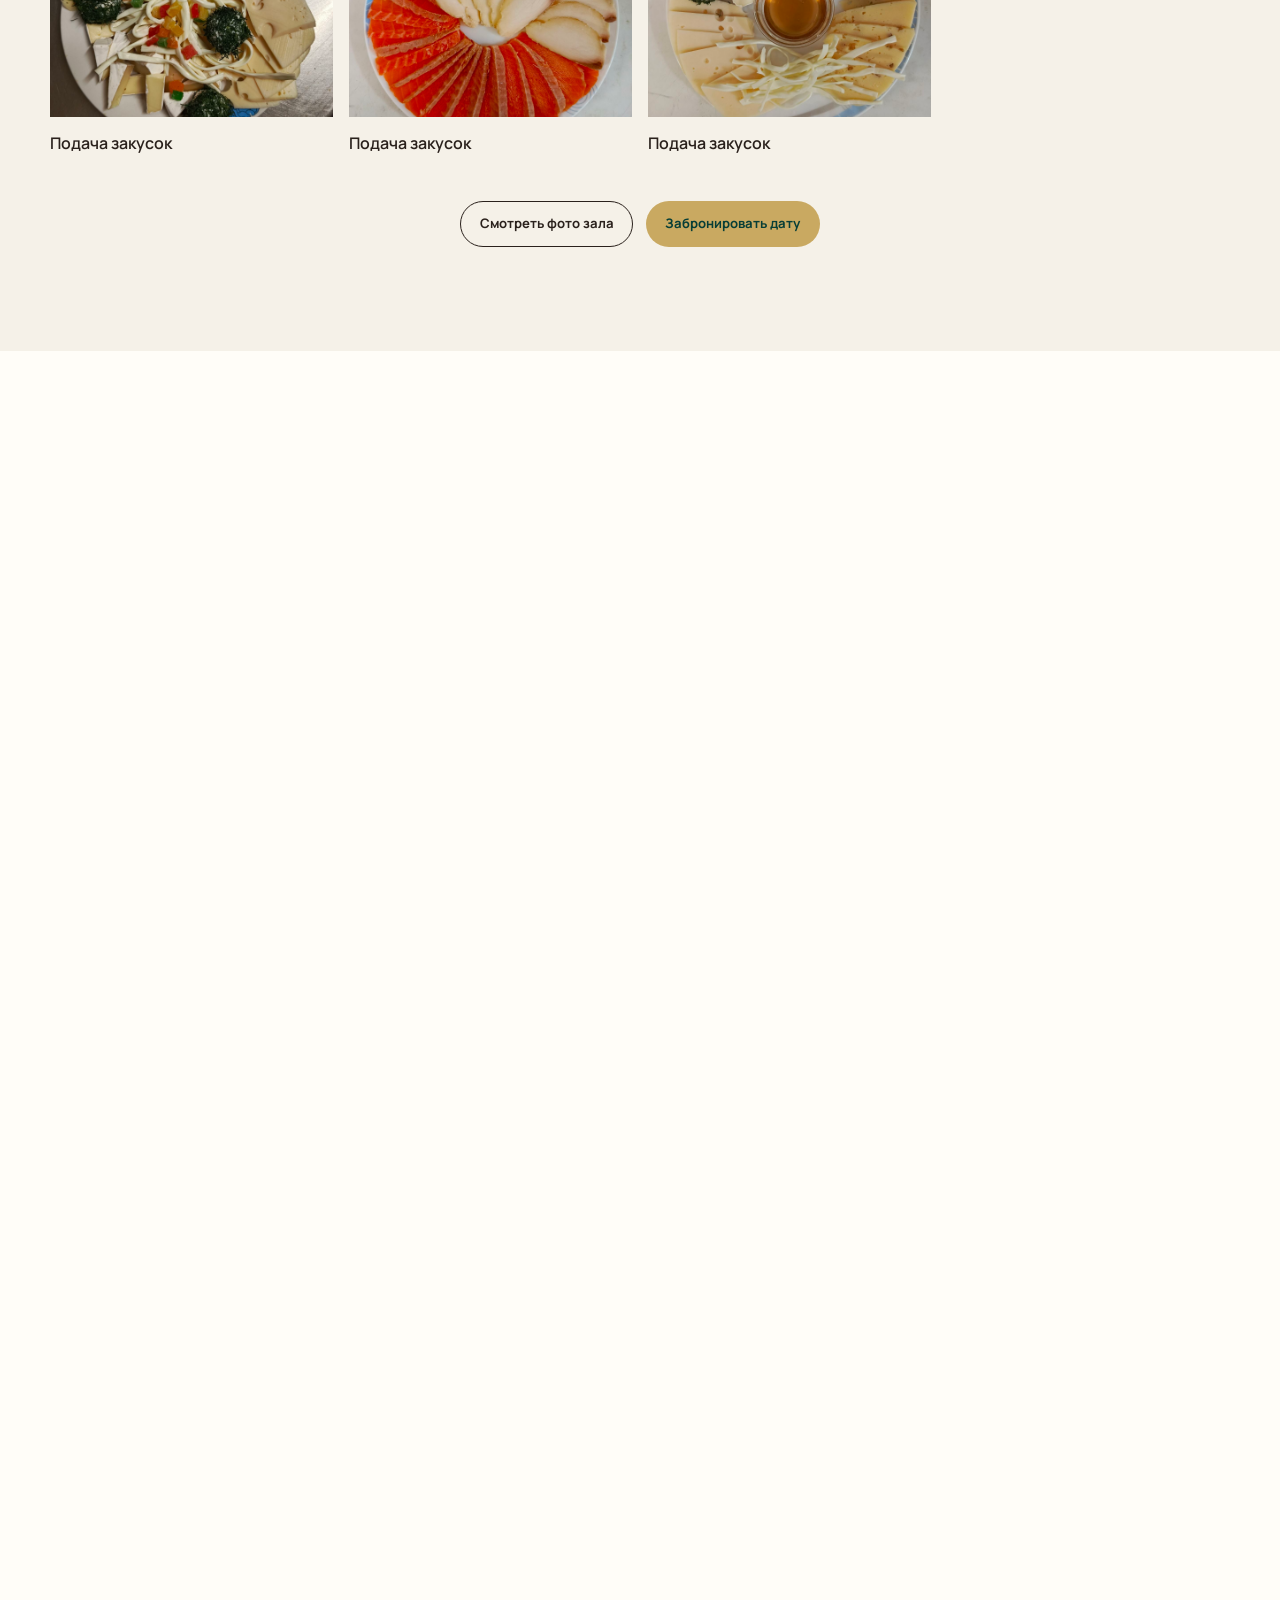
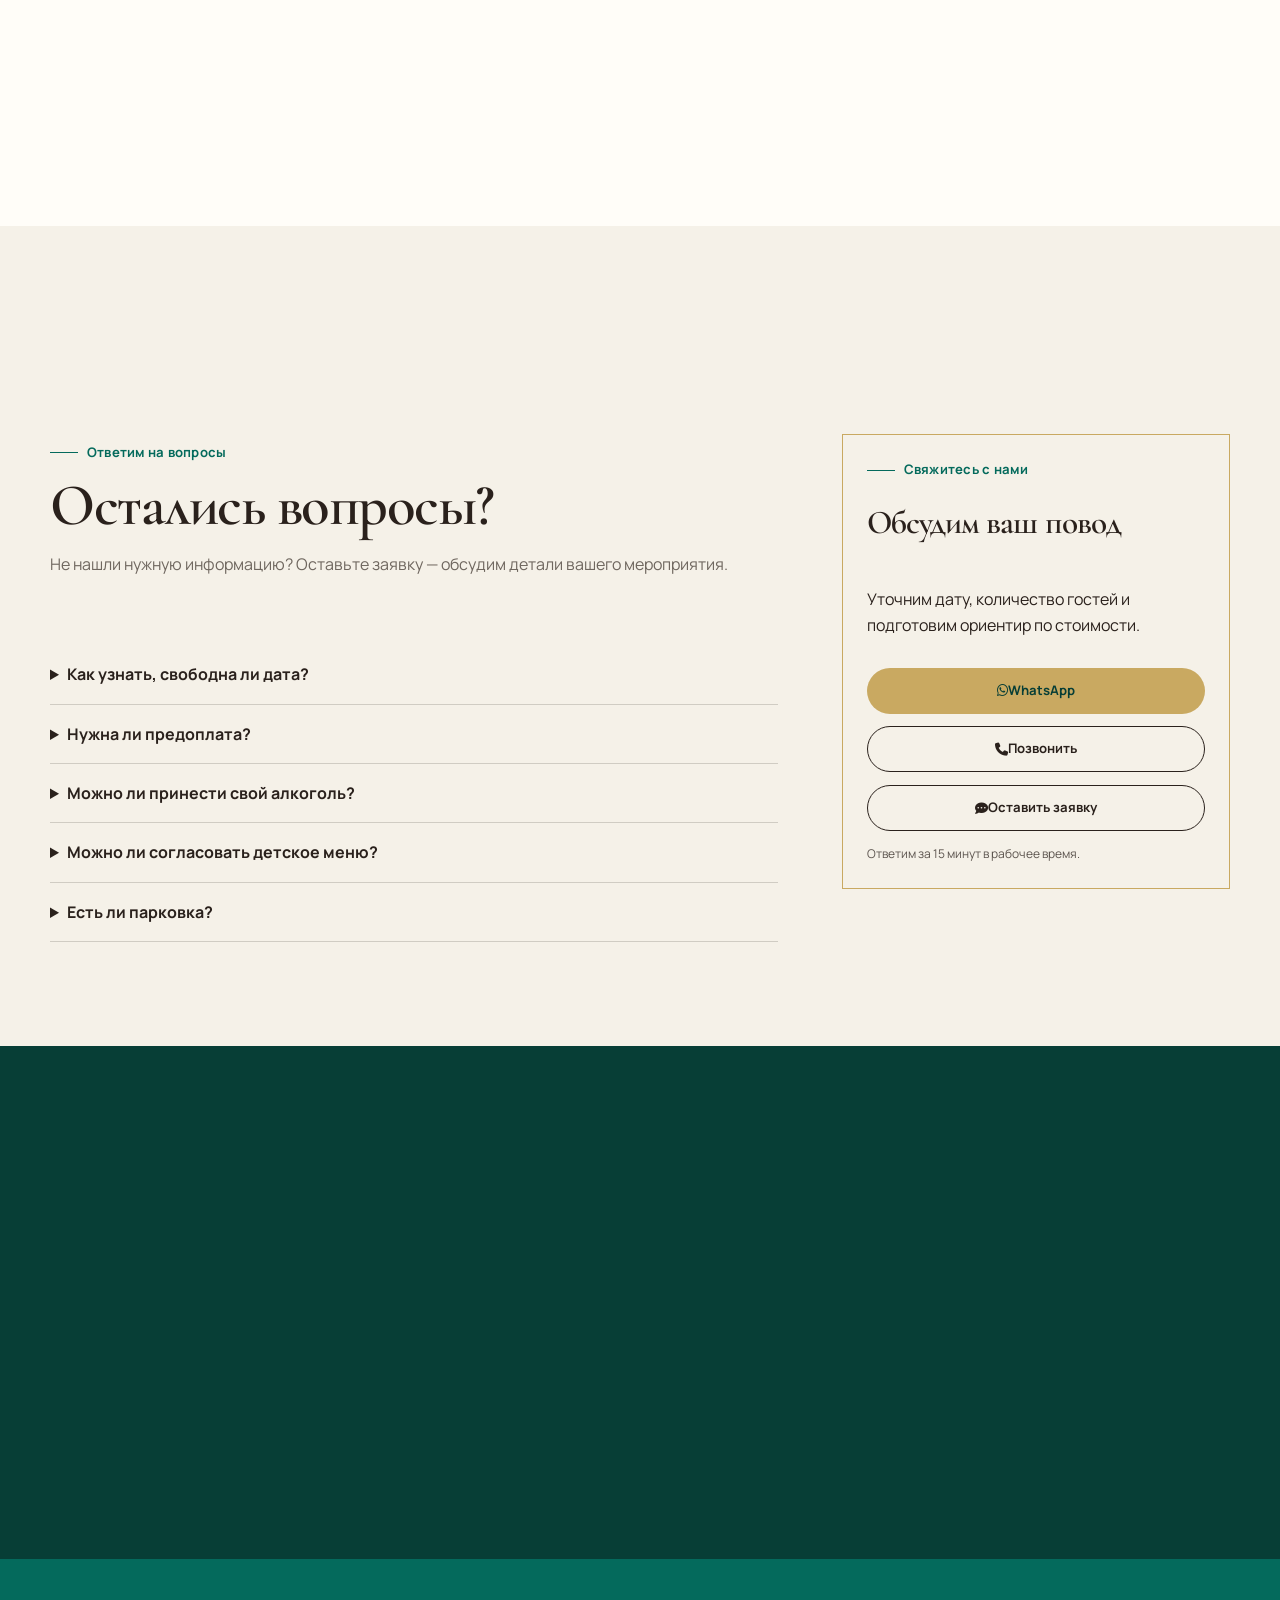
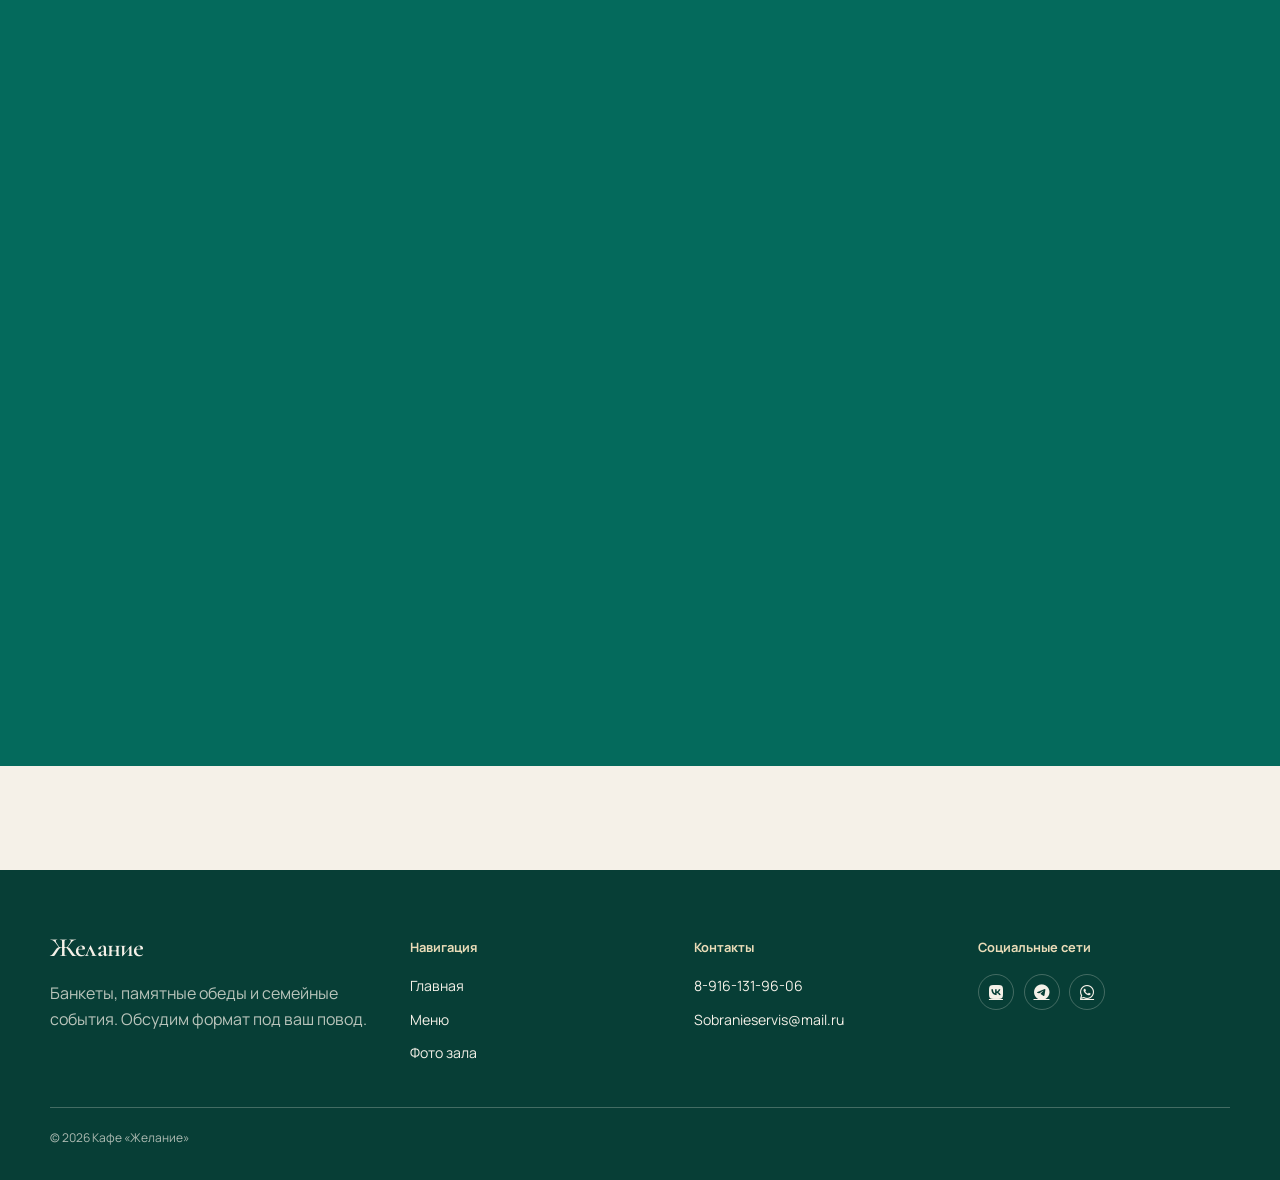
==== commit 7cd99c4c: "Update index.html" ====
--- a/index.html
+++ b/index.html
@@ -208,5 +208,3 @@
 </body>
 </html>
 
-</body>
-</html>
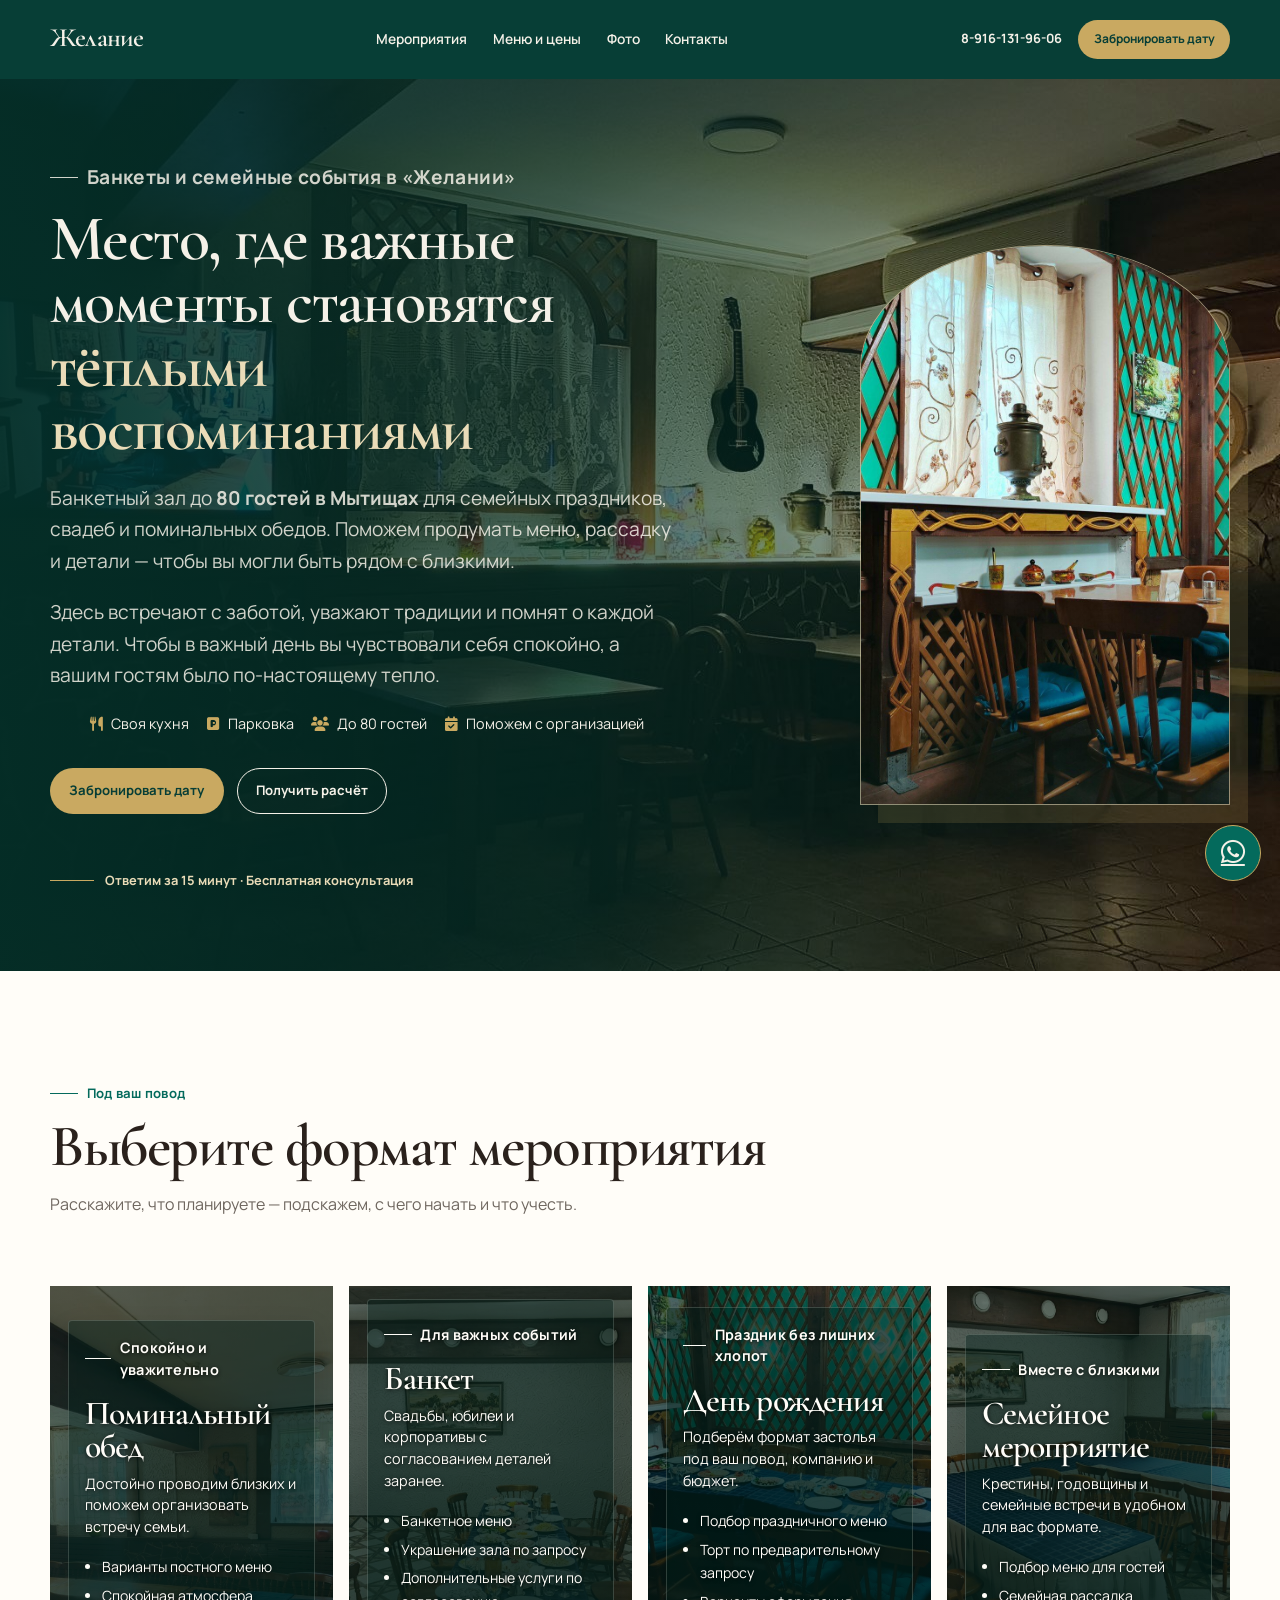
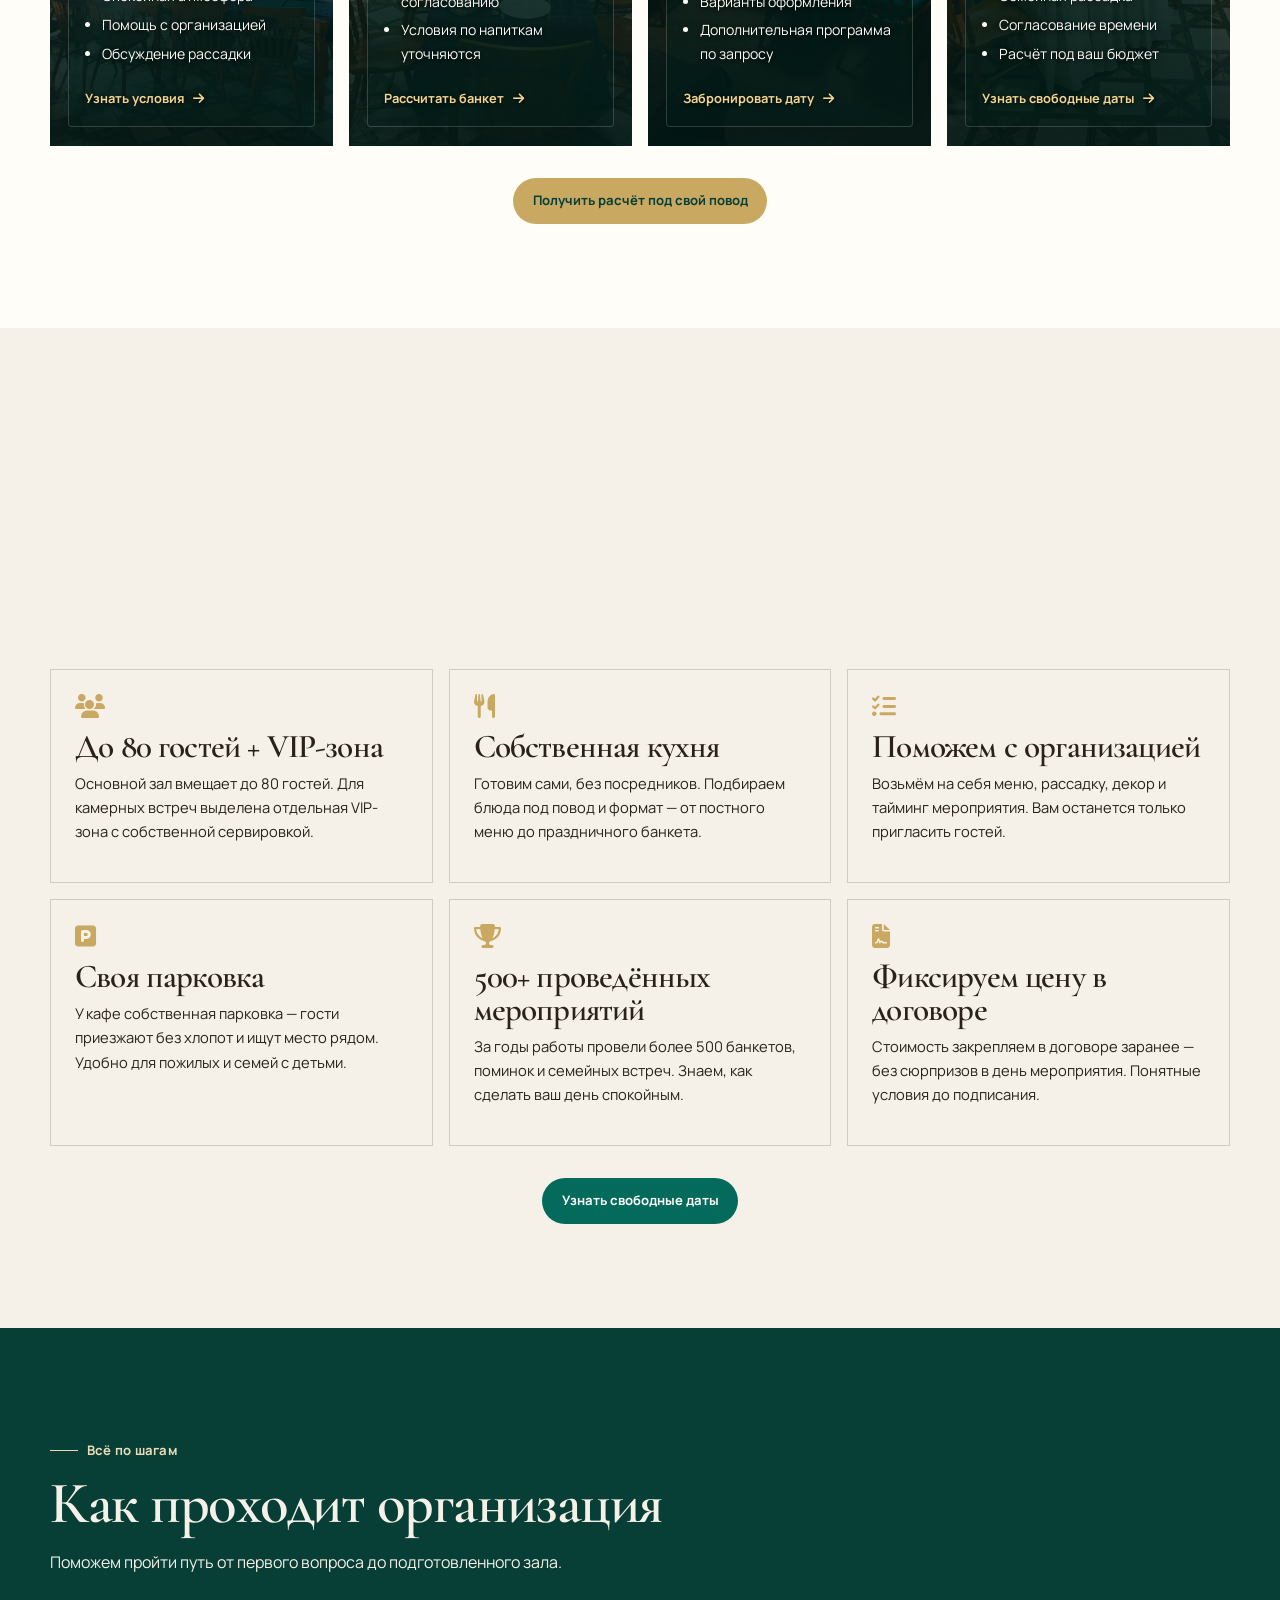
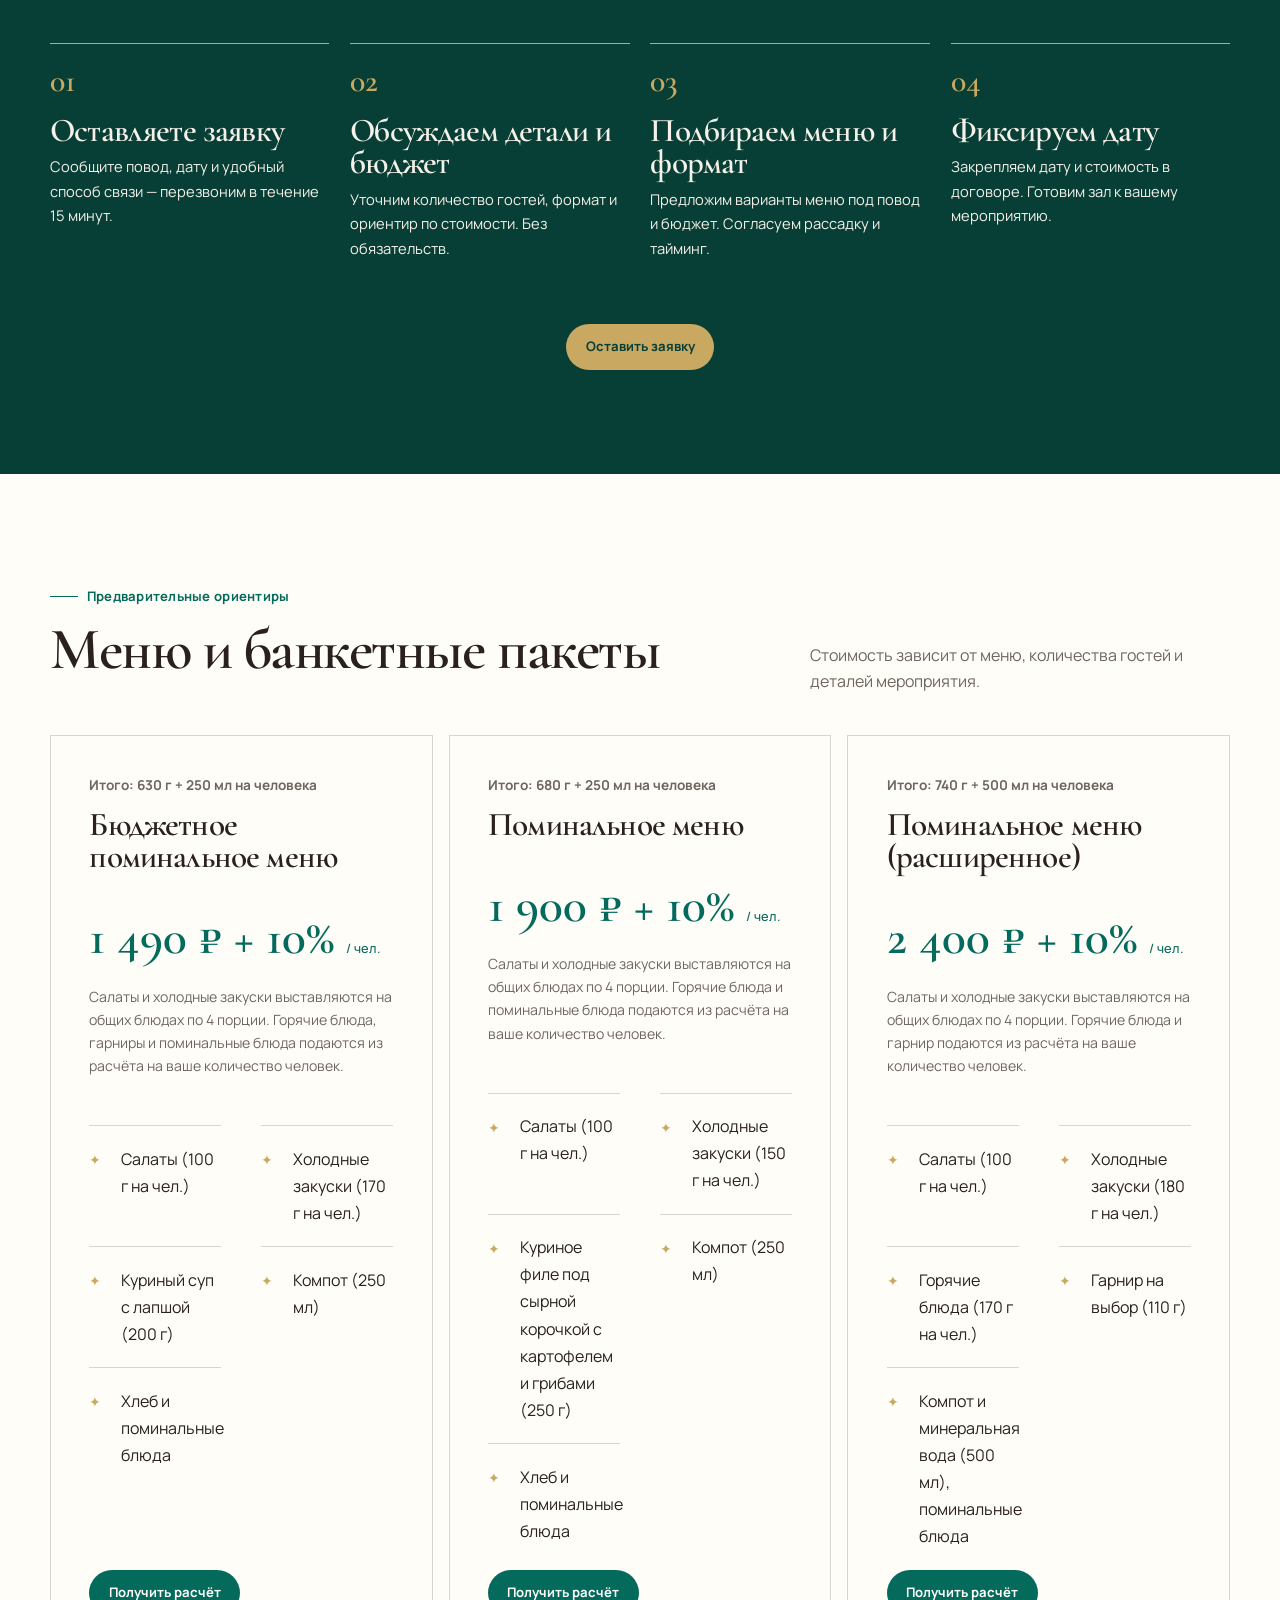
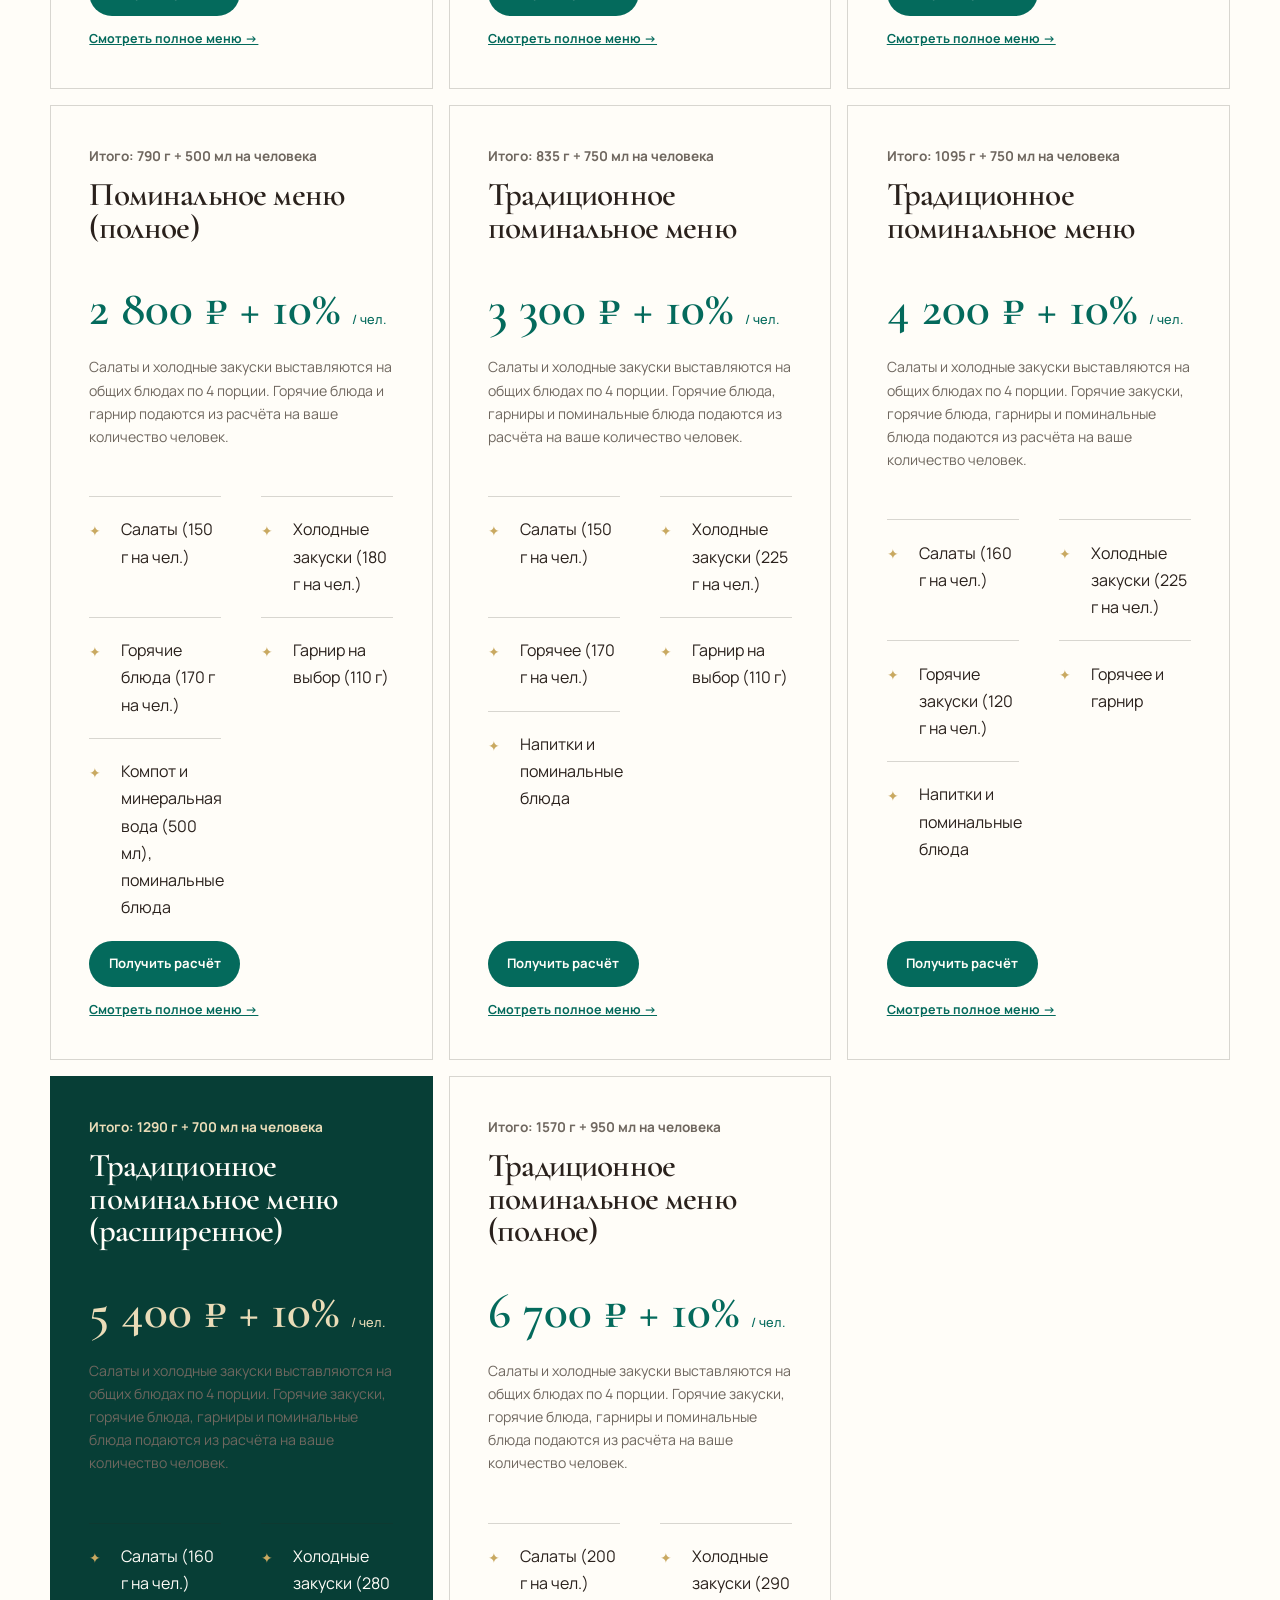
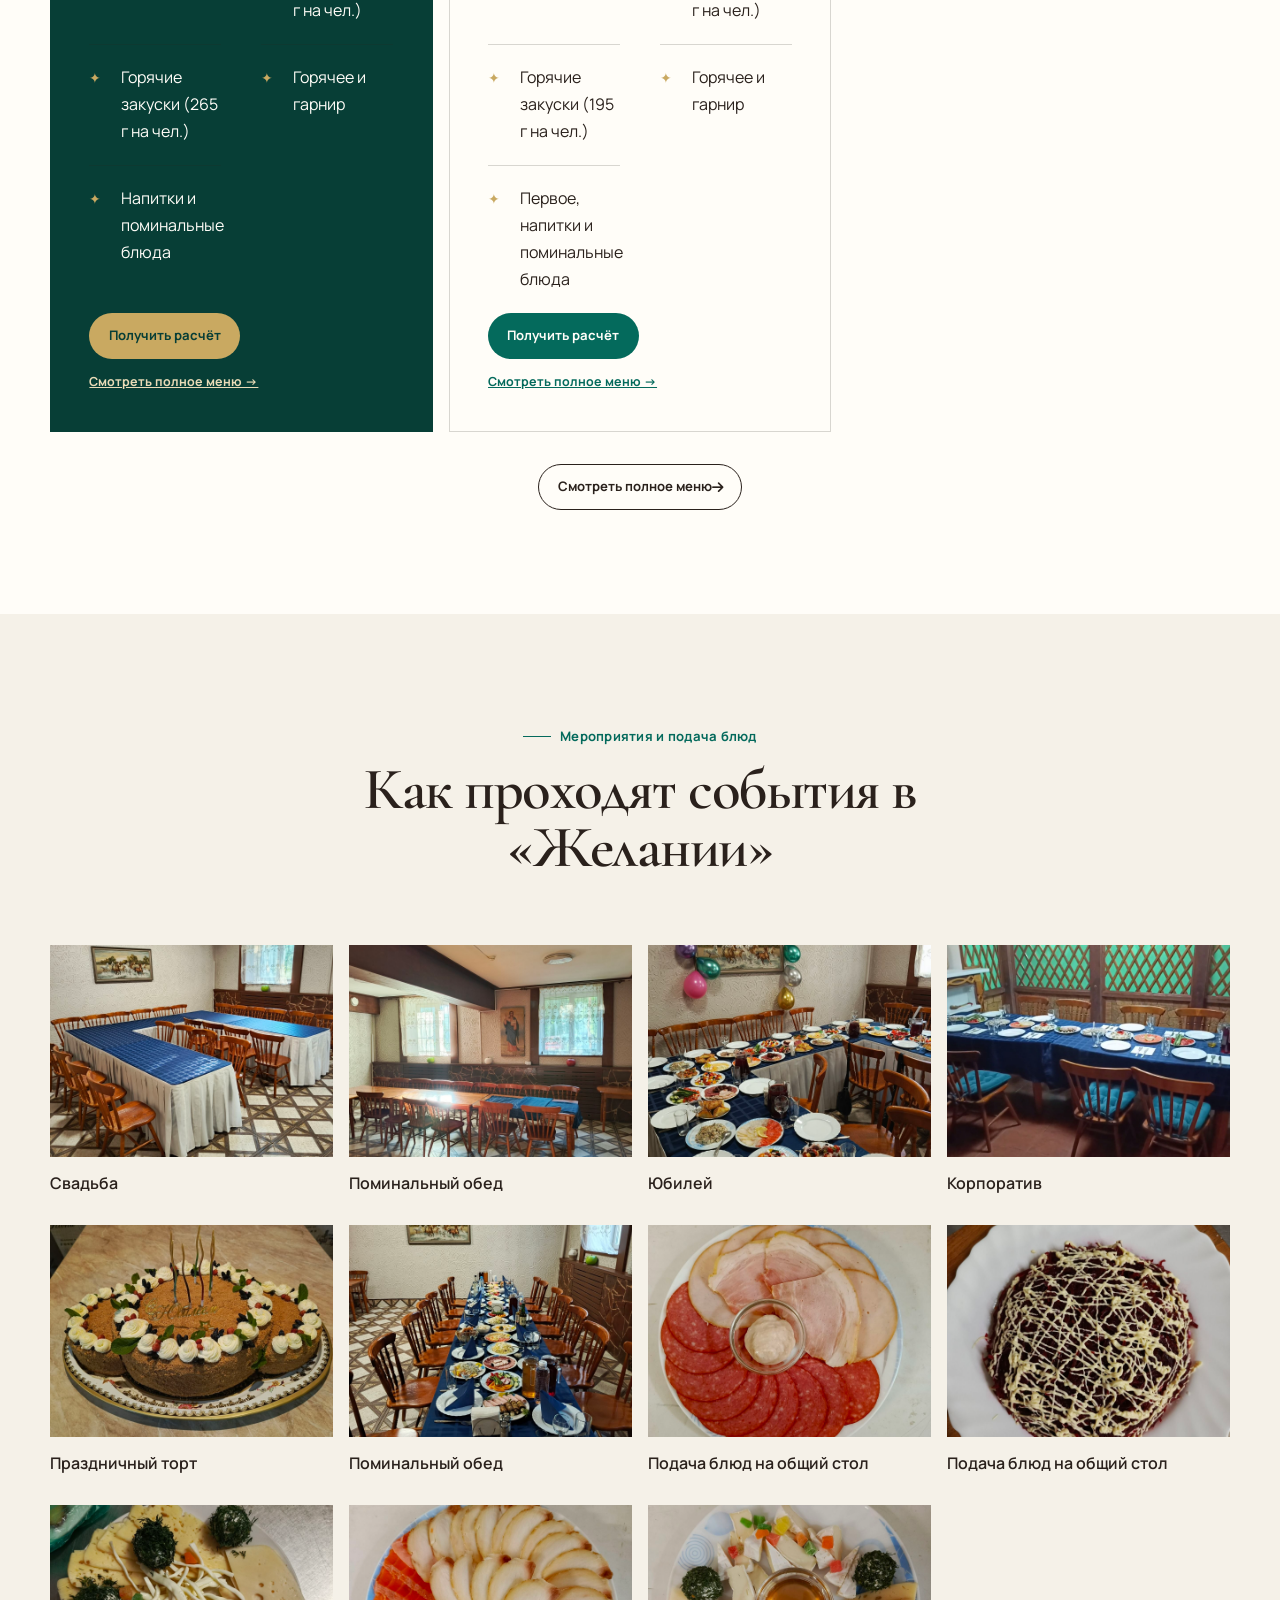
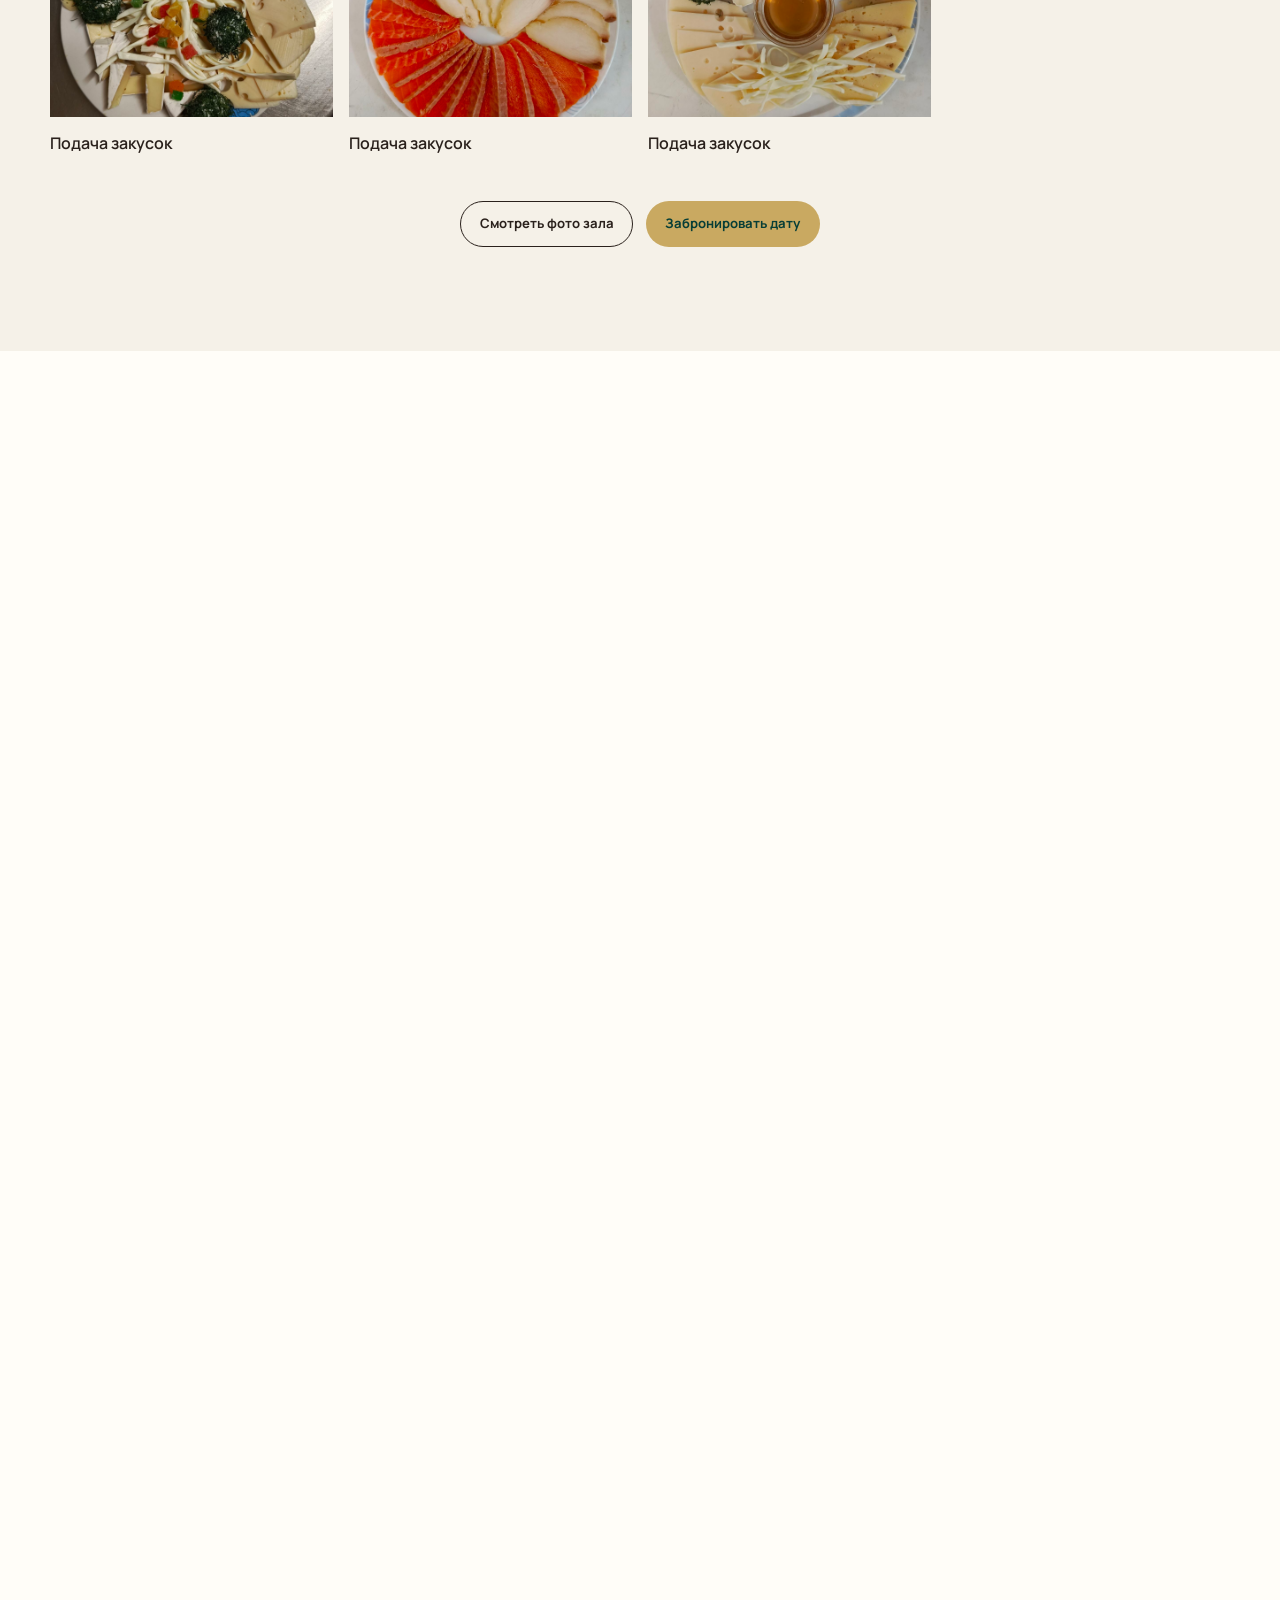
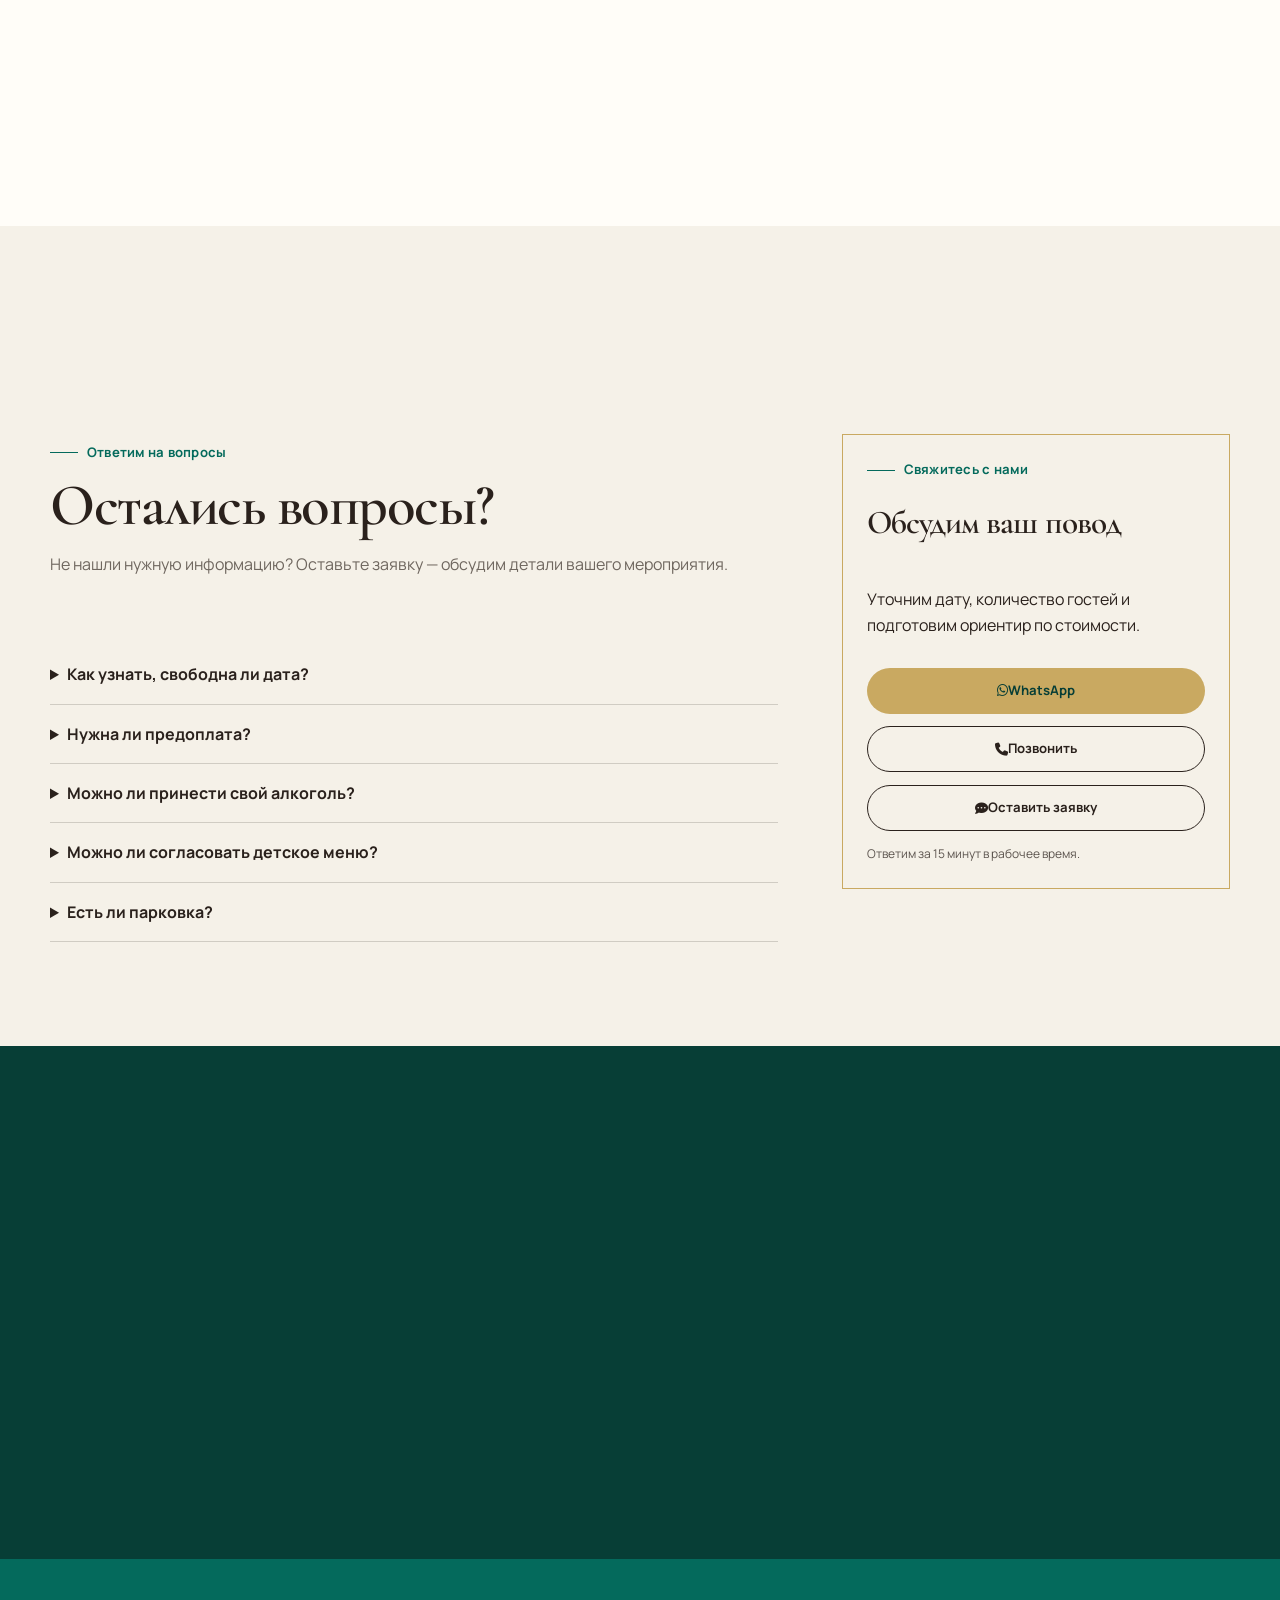
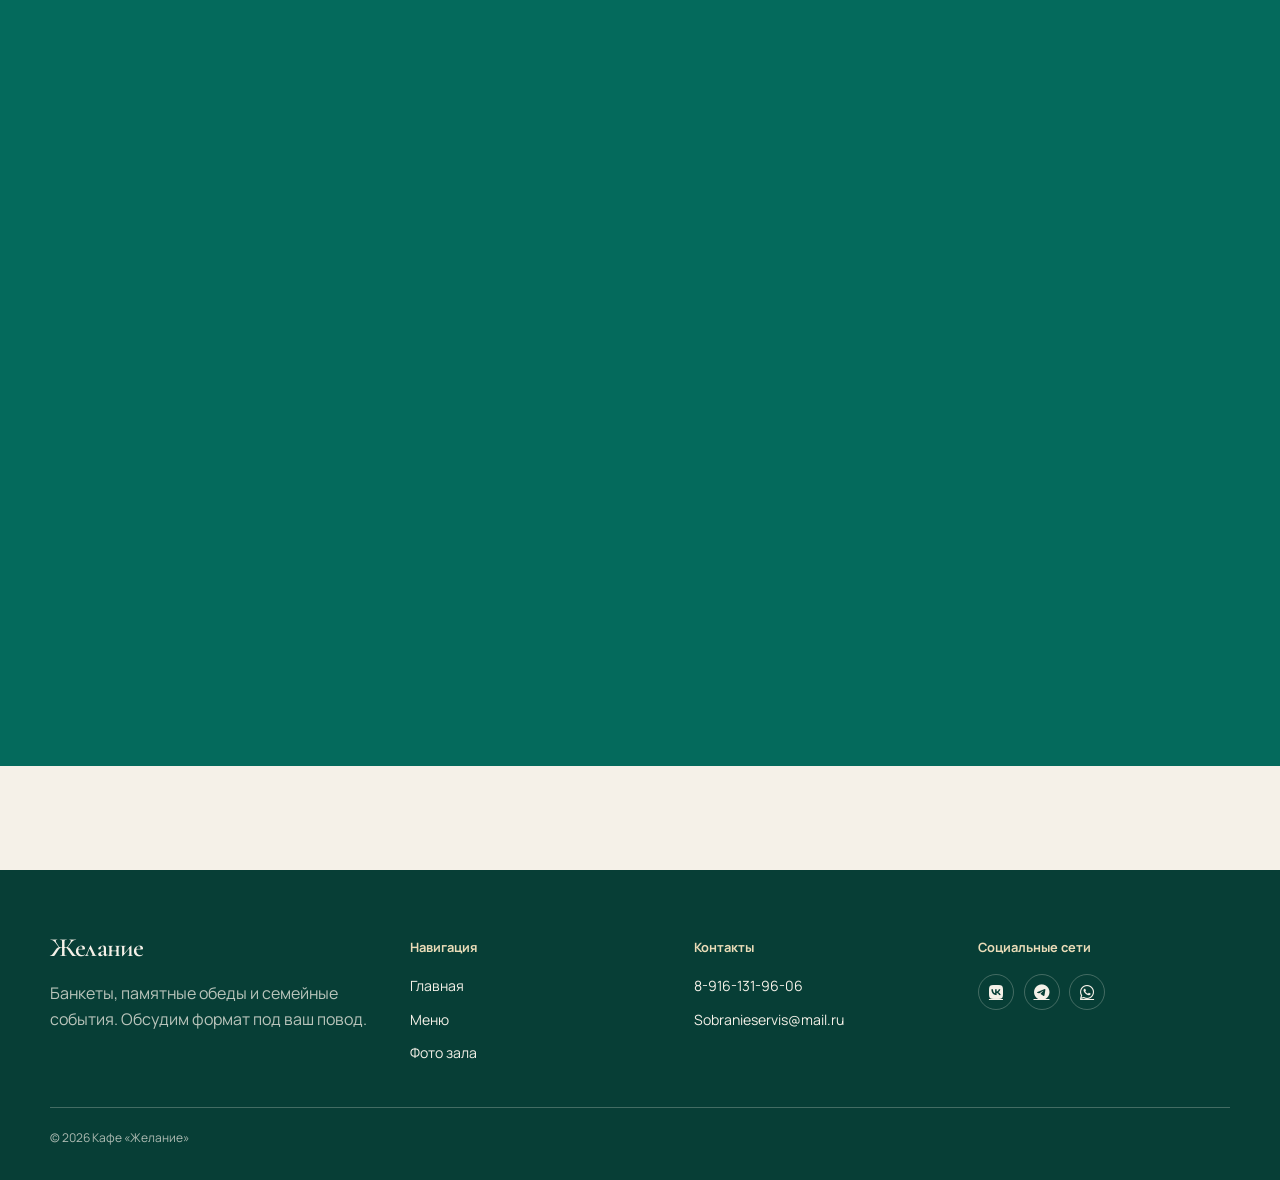
==== commit c3a8f3d7: "Update index.html" ====
--- a/index.html
+++ b/index.html
@@ -207,4 +207,3 @@
 </script>
 </body>
 </html>
-
